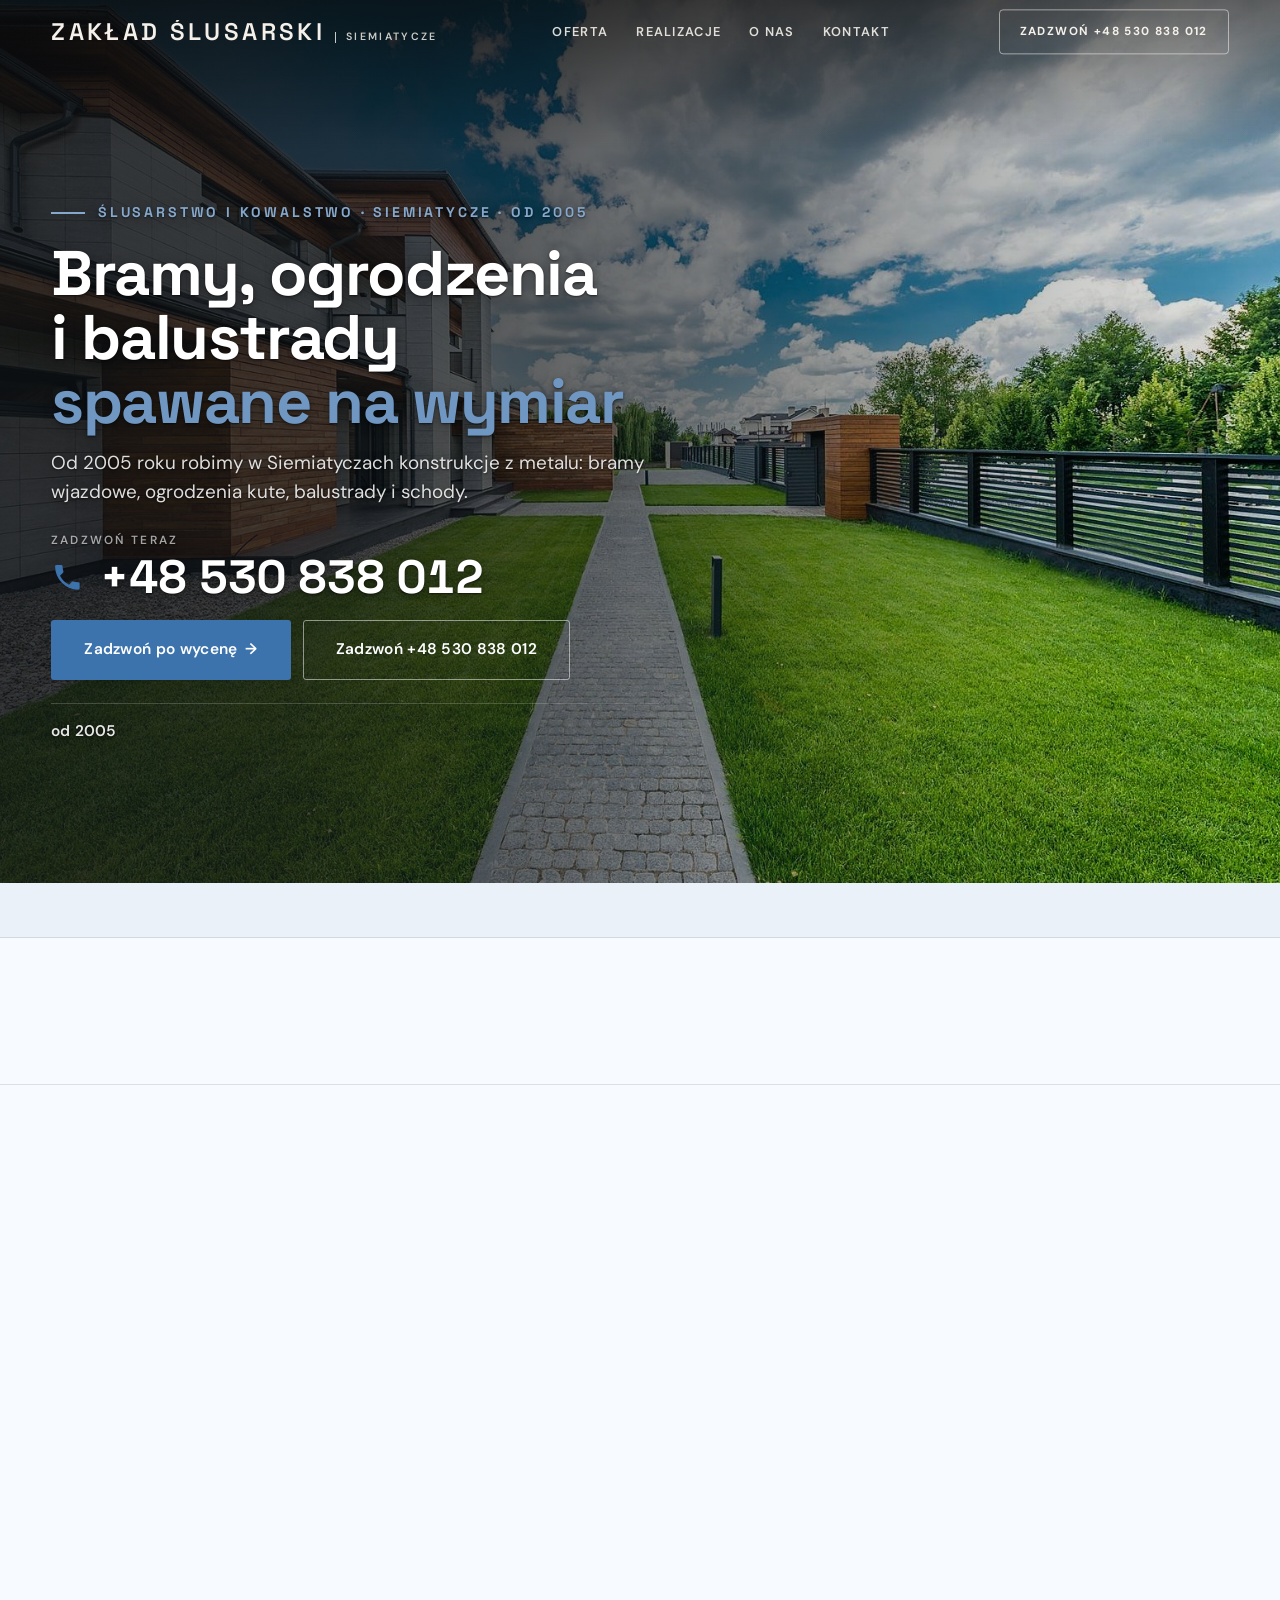
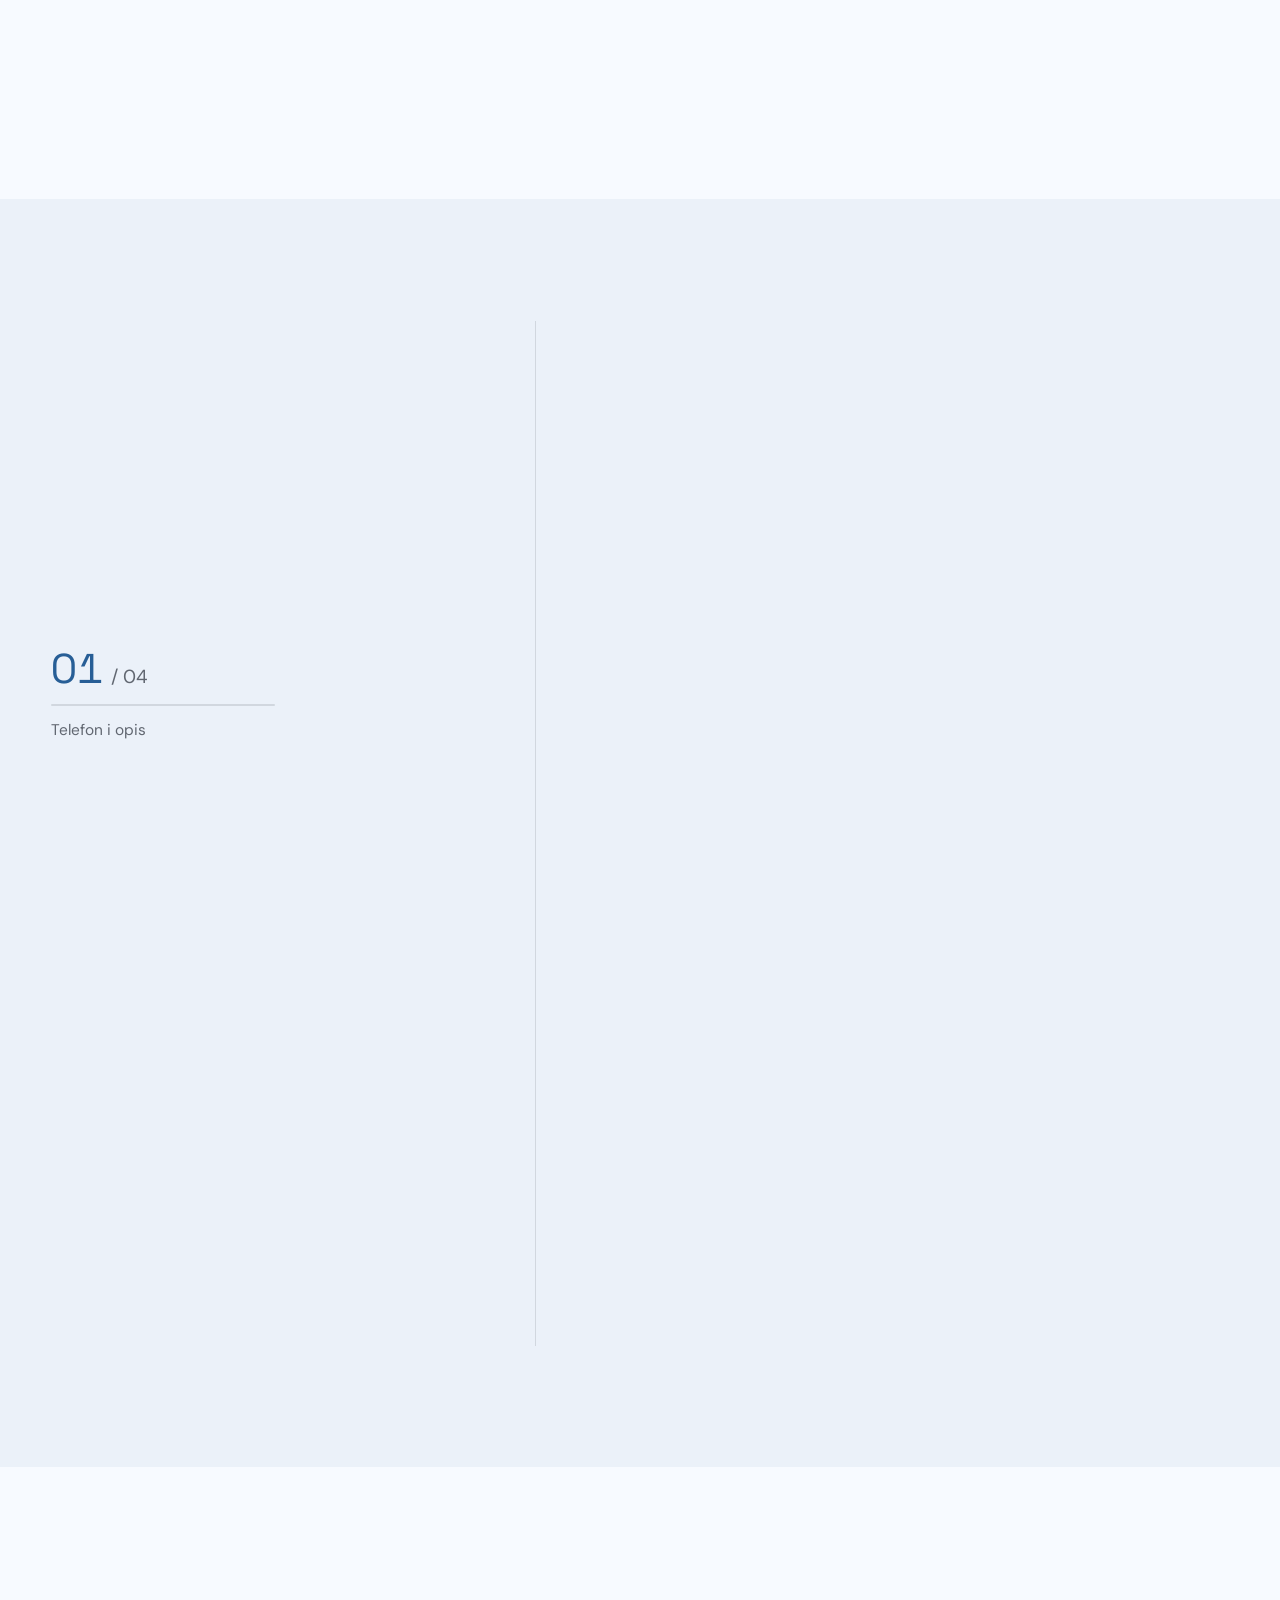
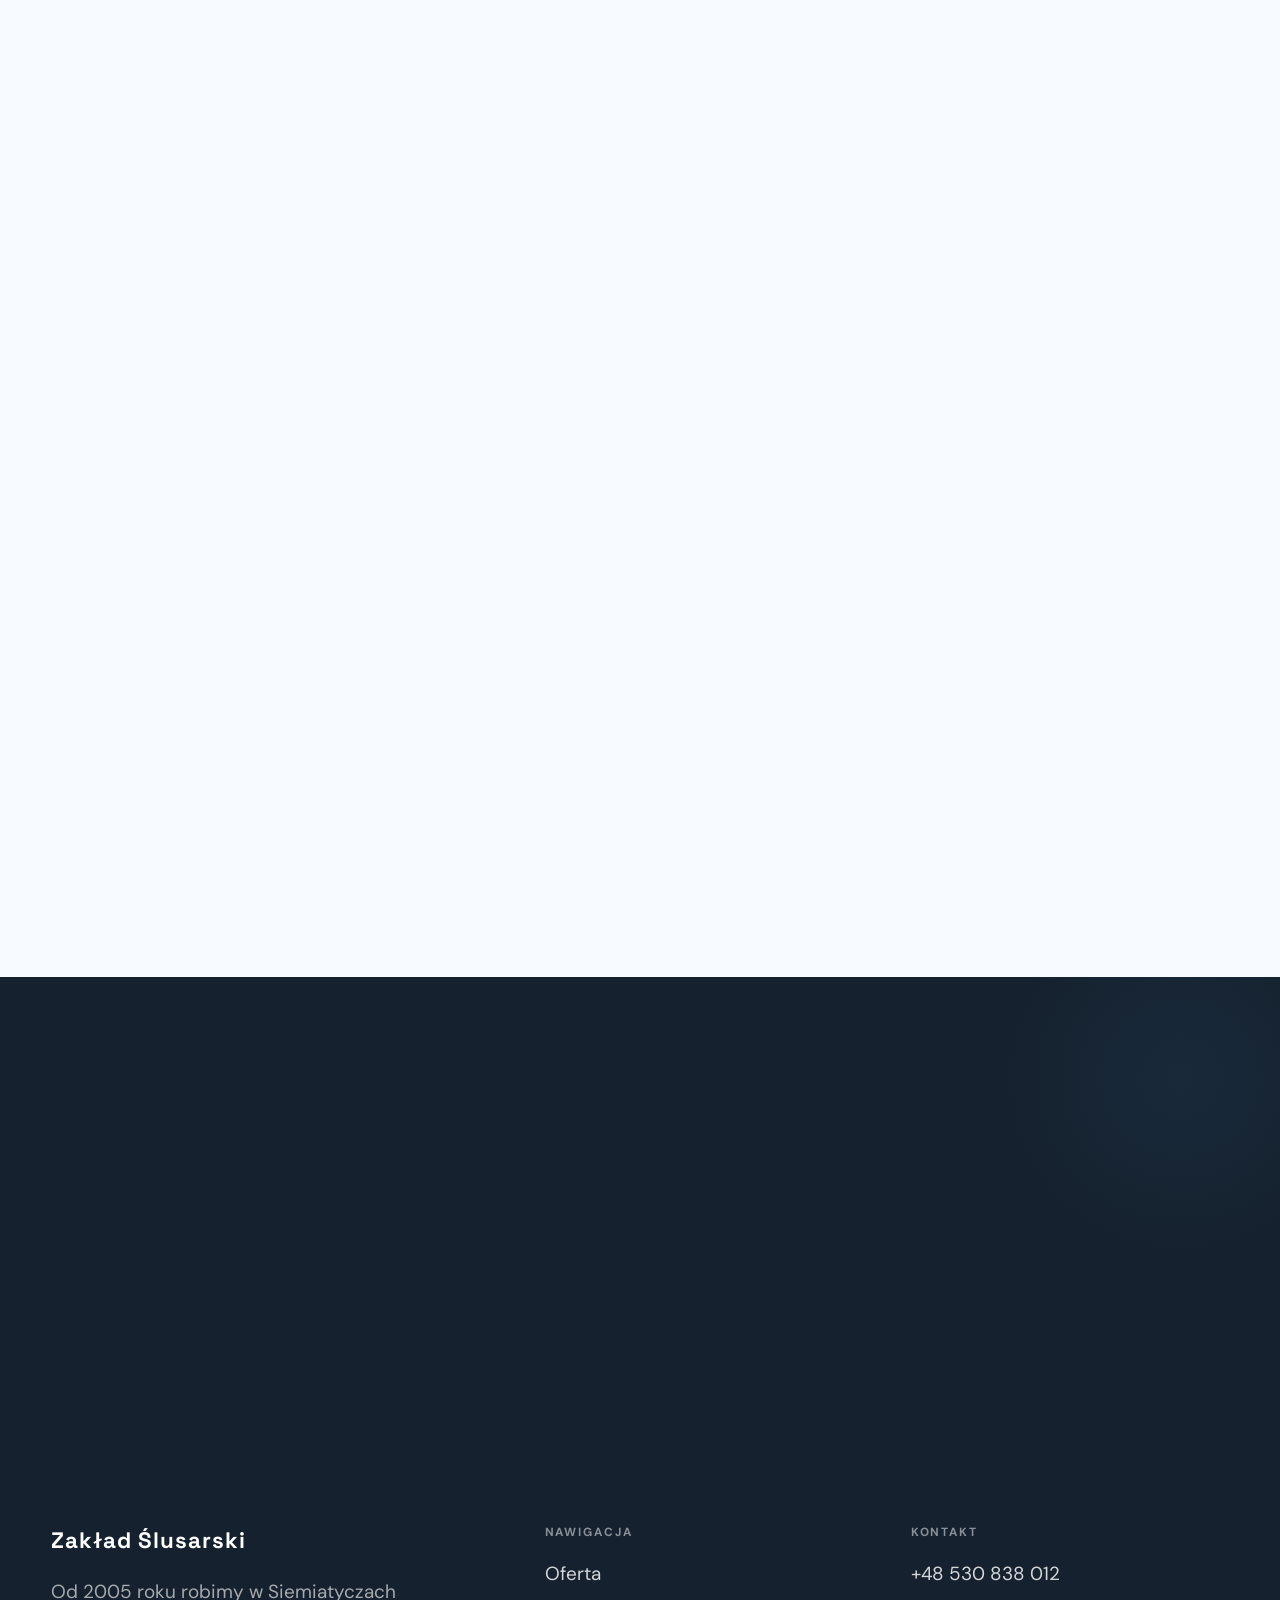
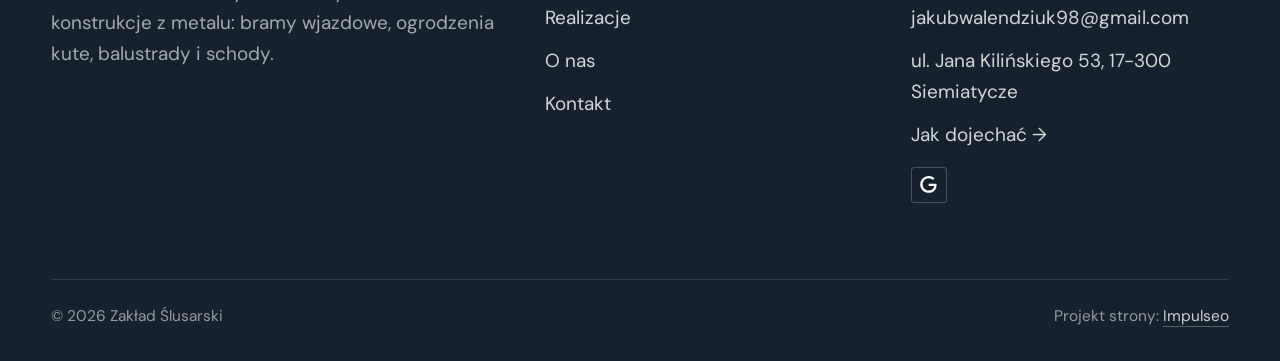
==== index.html @ 21d2cfdd "Strona demo: zaklad-slusarski" ====
<!DOCTYPE html>
<html lang="pl">
<head>
<meta charset="UTF-8">
<meta name="viewport" content="width=device-width, initial-scale=1.0">
<title>Zakład Ślusarski - Bramy · Ogrodzenia · Balustrady · Siemiatycze</title>
<meta name="description" content="Zakład Ślusarski z Siemiatycz - bramy wjazdowe, ogrodzenia kute, balustrady i schody metalowe na wymiar oraz usługi spawalnicze. Działamy od 2005 roku. Zadzwoń po wycenę.">
<link rel="canonical" href="https://kris20032.github.io/zaklad-slusarski/">
<meta name="robots" content="noindex, nofollow">
<meta property="og:type" content="website">
<meta property="og:locale" content="pl_PL">
<meta property="og:site_name" content="Zakład Ślusarski">
<meta property="og:title" content="Zakład Ślusarski - Bramy · Ogrodzenia · Balustrady · Siemiatycze">
<meta property="og:description" content="Zakład Ślusarski z Siemiatycz - bramy wjazdowe, ogrodzenia kute, balustrady i schody metalowe na wymiar oraz usługi spawalnicze. Działamy od 2005 roku. Zadzwoń po wycenę.">
<meta property="og:url" content="https://kris20032.github.io/zaklad-slusarski/">
<meta property="og:image" content="https://kris20032.github.io/zaklad-slusarski/img/og.jpg">
<meta property="og:image:width" content="1200">
<meta property="og:image:height" content="630">
<meta name="twitter:card" content="summary_large_image">
<script type="application/ld+json">{"@context": "https://schema.org", "@type": "LocalBusiness", "name": "Zakład Ślusarski", "url": "https://kris20032.github.io/zaklad-slusarski/", "telephone": "+48530838012", "image": "https://kris20032.github.io/zaklad-slusarski/img/og.jpg", "areaServed": "Siemiatycze", "sameAs": ["https://www.google.com/maps/place/Walendziuk+Monika.+Zak%C5%82ad+%C5%9Blusarski/@52.4281018,22.8546427,17z"]}</script>
<link rel="preconnect" href="https://fonts.googleapis.com">
<link rel="preconnect" href="https://fonts.gstatic.com" crossorigin>
<link href="https://fonts.googleapis.com/css2?family=Space+Grotesk:wght@500;600;700&family=DM+Sans:opsz,wght@9..40,400;9..40,500;9..40,600&display=swap" rel="stylesheet">
<link rel="stylesheet" href="assets/styles.css?v=fc239c52">
</head>
<body>

<header class="nav">
  <div class="wrap nav-inner">
    <a class="brand" href="index.html"><span class="name">Zakład Ślusarski</span><span class="sub">Siemiatycze</span></a>
    <nav class="nav-links">
      <a href="oferta.html">Oferta</a>
      <a href="realizacje.html">Realizacje</a>
      <a href="o-nas.html">O nas</a>
      <a href="kontakt.html">Kontakt</a>
      <a href="tel:+48530838012" class="btn btn-accent">Zadzwoń +48 530 838 012</a>
    </nav>
    <button class="nav-toggle" aria-label="Menu"><span></span><span></span><span></span></button>
  </div>
</header>

<main>
<section class="hero-fach">
  <img class="hf-photo" src="img/hero.jpg" fetchpriority="high" alt="Zakład Ślusarski" width="1600" height="1068">
  <div class="hf-panel">
    <div class="hf-inner">
      <span class="hf-kicker">Ślusarstwo i kowalstwo · Siemiatycze · od 2005</span>
      <h1 class="hf-title">Bramy, ogrodzenia i balustrady <em>spawane na wymiar</em></h1>
      <p class="hf-lead">Od 2005 roku robimy w Siemiatyczach konstrukcje z metalu: bramy wjazdowe, ogrodzenia kute, balustrady i schody.</p>
      <a class="hf-phone" href="tel:+48530838012"><span class="hf-phone-lab">Zadzwoń teraz</span><span class="hf-phone-num"><svg class="ico-tel" width="16" height="16" viewBox="0 0 24 24" fill="none" aria-hidden="true"><path d="M6.6 10.8a15.5 15.5 0 0 0 6.6 6.6l2.2-2.2a1 1 0 0 1 1-.24 11.4 11.4 0 0 0 3.6.58 1 1 0 0 1 1 1V20a1 1 0 0 1-1 1A17 17 0 0 1 3 4a1 1 0 0 1 1-1h3.5a1 1 0 0 1 1 1c0 1.25.2 2.46.58 3.6a1 1 0 0 1-.25 1l-2.23 2.2Z" fill="currentColor"/></svg> +48 530 838 012</span></a>
      <div class="hf-actions">
        <a href="kontakt.html" class="btn btn-accent">Zadzwoń po wycenę <span class="arr">→</span></a>
        <a href="tel:+48530838012" class="btn btn-ghost hf-ghost">Zadzwoń +48 530 838 012</a>
      </div>
      <div class="hf-trust">od 2005</div>
    </div>
  </div>
</section>
<section class="fach-promise">
  <div class="wrap">
    <ul class="fp-row reveal"><li>Działamy od 2005 roku</li><li>Podlaskie, Siedlce, Biała Podlaska</li><li>Pon-pt 7-17, sob 7-15</li></ul>
  </div>
</section>
<section class="opinie-mini" aria-label="Opinie klientów">
  <div class="wrap">
    <div class="om-row">
      <div class="om-item reveal"><blockquote>„Polecam serdecznie, staranne i solidne wykonanie, super kontakt i wszystko zgodnie z umówionym czasem.”</blockquote><span class="om-autor">R. S., Oferteo</span></div>
      <div class="om-item reveal"><blockquote>„Polecam.”</blockquote><span class="om-autor">A. K., Oferteo</span></div>
      <div class="om-item reveal"><blockquote>„Bardzo dobry i miły kontakt oraz szybka realizacja.”</blockquote><span class="om-autor">P. Z., Oferteo</span></div>
    </div>
  </div>
</section>
<section class="gateways-band">
  <div class="wrap">
    <div class="gateways">
      <a href="oferta.html" class="gateway reveal"><img src="img/g1.jpg" alt="Bramy wjazdowe" loading="lazy" width="1930" height="1394" decoding="async"><span class="g-ttl">Bramy wjazdowe</span></a>
      <a href="oferta.html" class="gateway reveal"><img src="img/about.jpg" alt="Ogrodzenia kute" loading="lazy" width="1984" height="1464" decoding="async"><span class="g-ttl">Ogrodzenia kute</span></a>
      <a href="oferta.html" class="gateway reveal"><img src="img/g3.jpg" alt="Balustrady" loading="lazy" width="1468" height="1984" decoding="async"><span class="g-ttl">Balustrady</span></a>
    </div>
  </div>
</section>
<section class="proces proces-os fachowcy">
  <div class="wrap proc-grid">
    <div class="proc-side">
      <div class="head reveal">
        <span class="eyebrow">Jak pracujemy</span>
        <h2>Wiesz, na czym stoisz - na każdym etapie</h2>
        <p>Od pierwszego telefonu do odbioru roboty - krok po kroku.</p>
      </div>
      <div class="proc-count" aria-hidden="true"><span class="pc-cur">01</span><span class="pc-all">/ 04</span></div>
      <div class="proc-bar" aria-hidden="true"><i></i></div>
      <p class="proc-now" aria-hidden="true">Telefon i opis</p>
    </div>
    <ol class="proces-line">
      <li class="reveal"><span class="pno">01</span><h3>Telefon i opis</h3><p>Mówisz, co ma powstać: brama, ogrodzenie, balustrada czy schody. Ustalamy wymiary i styl.</p></li>
      <li class="reveal"><span class="pno">02</span><h3>Wycena</h3><p>Przygotowujemy wycenę pod konkretny wymiar i wzór, zanim zaczniemy pracę.</p></li>
      <li class="reveal"><span class="pno">03</span><h3>Wykonanie w warsztacie</h3><p>Spawamy i wykańczamy element we własnym warsztacie w Siemiatyczach.</p></li>
      <li class="reveal"><span class="pno">04</span><h3>Odbiór w umówionym terminie</h3><p>Gotową pracę odbierasz w terminie, który ustaliliśmy na początku.</p></li>
    </ol>
  </div>
</section>
<section>
  <div class="wrap">
    <div class="head reveal">
      <span class="eyebrow">Realizacje</span>
      <h2>Nasze realizacje</h2>
      <p>Bramy, ogrodzenia, balustrady i schody z naszego warsztatu.</p>
    </div>
    <div class="gallery">
      <div class="tile t-third reveal"><img src="img/g2.jpg" alt="Krata wejściowa z kutymi zdobieniami" loading="lazy" width="1492" height="2004" decoding="async"></div>
      <div class="tile t-third reveal"><img src="img/g4.jpg" alt="Balustrada zewnętrzna w warsztacie" loading="lazy" width="2048" height="1533" decoding="async"></div>
      <div class="tile t-third reveal"><img src="img/g5.jpg" alt="Schody z zabudową z siatki" loading="lazy" width="1536" height="2048" decoding="async"></div>
    </div>
    <div style="margin-top:var(--space-7)" class="reveal"><a href="realizacje.html" class="btn btn-accent">Pełna galeria <span class="arr">→</span></a></div>
  </div>
</section>
<section class="fach-uslugi">
  <div class="wrap">
    <div class="head reveal">
      <span class="eyebrow">Co robimy</span>
      <h2>Zakres prac</h2>
      <p>Czym zajmujemy się na co dzień - w naszym warsztacie.</p>
    </div>
    <ul class="fu-list">
      <li class="fu-row reveal"><div class="fu-name">Bramy wjazdowe</div><div class="fu-desc">Bramy skrzydłowe i przesuwne pod wymiar wjazdu, proste albo z kutymi zdobieniami, razem z furtką w tym samym stylu.</div><a class="fu-cta" href="kontakt.html">Wycena <span class="arr">→</span></a></li>
      <li class="fu-row reveal"><div class="fu-name">Ogrodzenia kute</div><div class="fu-desc">Przęsła kute na wymiar działki, z grotami, ornamentami i detalami, które pasują do bramy.</div><a class="fu-cta" href="kontakt.html">Wycena <span class="arr">→</span></a></li>
      <li class="fu-row reveal"><div class="fu-name">Balustrady</div><div class="fu-desc">Balustrady zewnętrzne i wewnętrzne: na schody, balkon, taras i klatkę schodową.</div><a class="fu-cta" href="kontakt.html">Wycena <span class="arr">→</span></a></li>
      <li class="fu-row reveal"><div class="fu-name">Schody metalowe</div><div class="fu-desc">Konstrukcje schodów pod wymiar, pod okładzinę z drewna albo jako schody stalowe.</div><a class="fu-cta" href="kontakt.html">Wycena <span class="arr">→</span></a></li>
      <li class="fu-row reveal"><div class="fu-name">Bramy przemysłowe</div><div class="fu-desc">Bramy na wymiar do hal, garaży i obiektów firmowych.</div><a class="fu-cta" href="kontakt.html">Wycena <span class="arr">→</span></a></li>
      <li class="fu-row reveal"><div class="fu-name">Spawanie i kowalstwo</div><div class="fu-desc">Usługi spawalnicze i kowalstwo artystyczne na zamówienie, także pojedyncze elementy.</div><a class="fu-cta" href="kontakt.html">Wycena <span class="arr">→</span></a></li>
    </ul>
    <div style="margin-top:var(--space-7)" class="reveal"><a href="oferta.html" class="btn btn-ghost">Pełna oferta <span class="arr">→</span></a></div>
  </div>
</section>
<section class="stopklatka" aria-hidden="true">
  <div class="stk-bg" style="background-image:url(img/g7.jpg)"></div>
</section>
<section class="opinie">
  <div class="wrap">
    <div class="head center reveal">
      <span class="eyebrow">Opinie</span>
      <h2>Co mówią klienci</h2>
    </div>
    <p class="op-meta reveal"><a class="op-google" href="https://www.google.com/maps/place/Walendziuk+Monika.+Zak%C5%82ad+%C5%9Blusarski/@52.4281018,22.8546427,17z" target="_blank" rel="noopener"><svg class="op-g-ico" viewBox="0 0 24 24" width="17" height="17" aria-hidden="true"><path fill="#4285F4" d="M22.56 12.25c0-.78-.07-1.53-.2-2.25H12v4.26h5.92c-.26 1.37-1.04 2.53-2.21 3.31v2.77h3.57c2.08-1.92 3.28-4.74 3.28-8.09z"/><path fill="#34A853" d="M12 23c2.97 0 5.46-.98 7.28-2.66l-3.57-2.77c-.98.66-2.23 1.06-3.71 1.06-2.86 0-5.29-1.93-6.16-4.53H2.18v2.84C3.99 20.53 7.7 23 12 23z"/><path fill="#FBBC05" d="M5.84 14.09c-.22-.66-.35-1.36-.35-2.09s.13-1.43.35-2.09V7.07H2.18C1.43 8.55 1 10.22 1 12s.43 3.45 1.18 4.93l2.85-2.22.81-.62z"/><path fill="#EA4335" d="M12 5.38c1.62 0 3.06.56 4.21 1.64l3.15-3.15C17.45 2.09 14.97 1 12 1 7.7 1 3.99 3.47 2.18 7.07l3.66 2.84c.87-2.6 3.3-4.53 6.16-4.53z"/></svg><span>Zobacz opinie w Google</span><span class="arr">→</span></a></p>
    <div class="opinie-grid">
      <figure class="op-card reveal"><span class="op-star"><svg class="ico-star" width="14" height="14" viewBox="0 0 24 24" style="vertical-align:-2px" aria-hidden="true"><path d="M12 2.8l2.85 5.8 6.4.93-4.63 4.5 1.1 6.37L12 17.4l-5.72 3 1.1-6.37-4.63-4.5 6.4-.93L12 2.8Z" fill="currentColor"/></svg><svg class="ico-star" width="14" height="14" viewBox="0 0 24 24" style="vertical-align:-2px" aria-hidden="true"><path d="M12 2.8l2.85 5.8 6.4.93-4.63 4.5 1.1 6.37L12 17.4l-5.72 3 1.1-6.37-4.63-4.5 6.4-.93L12 2.8Z" fill="currentColor"/></svg><svg class="ico-star" width="14" height="14" viewBox="0 0 24 24" style="vertical-align:-2px" aria-hidden="true"><path d="M12 2.8l2.85 5.8 6.4.93-4.63 4.5 1.1 6.37L12 17.4l-5.72 3 1.1-6.37-4.63-4.5 6.4-.93L12 2.8Z" fill="currentColor"/></svg><svg class="ico-star" width="14" height="14" viewBox="0 0 24 24" style="vertical-align:-2px" aria-hidden="true"><path d="M12 2.8l2.85 5.8 6.4.93-4.63 4.5 1.1 6.37L12 17.4l-5.72 3 1.1-6.37-4.63-4.5 6.4-.93L12 2.8Z" fill="currentColor"/></svg><svg class="ico-star" width="14" height="14" viewBox="0 0 24 24" style="vertical-align:-2px" aria-hidden="true"><path d="M12 2.8l2.85 5.8 6.4.93-4.63 4.5 1.1 6.37L12 17.4l-5.72 3 1.1-6.37-4.63-4.5 6.4-.93L12 2.8Z" fill="currentColor"/></svg></span><blockquote>Polecam serdecznie, staranne i solidne wykonanie, super kontakt i wszystko zgodnie z umówionym czasem.</blockquote><span class="op-autor">R. S., Oferteo</span></figure>
      <figure class="op-card reveal"><span class="op-star"><svg class="ico-star" width="14" height="14" viewBox="0 0 24 24" style="vertical-align:-2px" aria-hidden="true"><path d="M12 2.8l2.85 5.8 6.4.93-4.63 4.5 1.1 6.37L12 17.4l-5.72 3 1.1-6.37-4.63-4.5 6.4-.93L12 2.8Z" fill="currentColor"/></svg><svg class="ico-star" width="14" height="14" viewBox="0 0 24 24" style="vertical-align:-2px" aria-hidden="true"><path d="M12 2.8l2.85 5.8 6.4.93-4.63 4.5 1.1 6.37L12 17.4l-5.72 3 1.1-6.37-4.63-4.5 6.4-.93L12 2.8Z" fill="currentColor"/></svg><svg class="ico-star" width="14" height="14" viewBox="0 0 24 24" style="vertical-align:-2px" aria-hidden="true"><path d="M12 2.8l2.85 5.8 6.4.93-4.63 4.5 1.1 6.37L12 17.4l-5.72 3 1.1-6.37-4.63-4.5 6.4-.93L12 2.8Z" fill="currentColor"/></svg><svg class="ico-star" width="14" height="14" viewBox="0 0 24 24" style="vertical-align:-2px" aria-hidden="true"><path d="M12 2.8l2.85 5.8 6.4.93-4.63 4.5 1.1 6.37L12 17.4l-5.72 3 1.1-6.37-4.63-4.5 6.4-.93L12 2.8Z" fill="currentColor"/></svg><svg class="ico-star" width="14" height="14" viewBox="0 0 24 24" style="vertical-align:-2px" aria-hidden="true"><path d="M12 2.8l2.85 5.8 6.4.93-4.63 4.5 1.1 6.37L12 17.4l-5.72 3 1.1-6.37-4.63-4.5 6.4-.93L12 2.8Z" fill="currentColor"/></svg></span><blockquote>Polecam. Realizacja wykonana z należytą starannością.</blockquote><span class="op-autor">A. K., Oferteo</span></figure>
      <figure class="op-card reveal"><span class="op-star"><svg class="ico-star" width="14" height="14" viewBox="0 0 24 24" style="vertical-align:-2px" aria-hidden="true"><path d="M12 2.8l2.85 5.8 6.4.93-4.63 4.5 1.1 6.37L12 17.4l-5.72 3 1.1-6.37-4.63-4.5 6.4-.93L12 2.8Z" fill="currentColor"/></svg><svg class="ico-star" width="14" height="14" viewBox="0 0 24 24" style="vertical-align:-2px" aria-hidden="true"><path d="M12 2.8l2.85 5.8 6.4.93-4.63 4.5 1.1 6.37L12 17.4l-5.72 3 1.1-6.37-4.63-4.5 6.4-.93L12 2.8Z" fill="currentColor"/></svg><svg class="ico-star" width="14" height="14" viewBox="0 0 24 24" style="vertical-align:-2px" aria-hidden="true"><path d="M12 2.8l2.85 5.8 6.4.93-4.63 4.5 1.1 6.37L12 17.4l-5.72 3 1.1-6.37-4.63-4.5 6.4-.93L12 2.8Z" fill="currentColor"/></svg><svg class="ico-star" width="14" height="14" viewBox="0 0 24 24" style="vertical-align:-2px" aria-hidden="true"><path d="M12 2.8l2.85 5.8 6.4.93-4.63 4.5 1.1 6.37L12 17.4l-5.72 3 1.1-6.37-4.63-4.5 6.4-.93L12 2.8Z" fill="currentColor"/></svg><svg class="ico-star" width="14" height="14" viewBox="0 0 24 24" style="vertical-align:-2px" aria-hidden="true"><path d="M12 2.8l2.85 5.8 6.4.93-4.63 4.5 1.1 6.37L12 17.4l-5.72 3 1.1-6.37-4.63-4.5 6.4-.93L12 2.8Z" fill="currentColor"/></svg></span><blockquote>Bardzo dobry i miły kontakt oraz szybka realizacja.</blockquote><span class="op-autor">P. Z., Oferteo</span></figure>
    </div>
  </div>
</section>
<section class="obszar">
  <div class="wrap">
    <div class="head center reveal">
      <span class="eyebrow">Obszar działania</span>
      <h2>Gdzie pracujemy</h2>
    </div>
    <ul class="obszar-list reveal"><li class="is-home">Siemiatycze</li><li>województwo podlaskie</li><li>Biała Podlaska</li><li>Siedlce</li><li>okolice Warszawy</li><li>+ okolice</li></ul>
    <div class="obszar-mapa reveal" style="margin-top:var(--space-7)">
      <iframe title="Obszar działania - Siemiatycze i okolice" src="https://maps.google.com/maps?q=52.4281018%2C22.8546427&amp;z=11&amp;output=embed" loading="lazy" referrerpolicy="no-referrer-when-downgrade" style="width:100%;height:clamp(280px,38vh,420px);border:0;display:block;border-radius:var(--r-md)"></iframe>
    </div>
  </div>
</section>
<section class="cta">
  <div class="wrap">
    <div class="reveal">
      <span class="eyebrow">Współpraca</span>
      <h2>Potrzebujesz bramy, ogrodzenia albo balustrady?</h2>
      <p>Zadzwoń lub napisz, opisz wymiary i styl, a przygotujemy wycenę.</p>
    </div>
    <div class="cta-actions reveal">
      <a href="kontakt.html" class="btn btn-light">Zadzwoń po wycenę <span class="arr">→</span></a>
      <a href="tel:+48530838012" class="btn btn-ghost btn-ghost-cta">+48 530 838 012</a>
    </div>
  </div>
</section>
</main>

<footer>
  <div class="wrap">
    <div class="foot-grid">
      <div class="foot-brand">
        <div class="name">Zakład Ślusarski</div>
        <p>Od 2005 roku robimy w Siemiatyczach konstrukcje z metalu: bramy wjazdowe, ogrodzenia kute, balustrady i schody.</p>
      </div>
      <div class="foot-col">
        <h4>Nawigacja</h4>
        <a href="oferta.html">Oferta</a>
        <a href="realizacje.html">Realizacje</a>
        <a href="o-nas.html">O nas</a>
        <a href="kontakt.html">Kontakt</a>
      </div>
      <div class="foot-col">
        <h4>Kontakt</h4>
        <a href="tel:+48530838012">+48 530 838 012</a>
        <a href="mailto:jakubwalendziuk98@gmail.com">jakubwalendziuk98@gmail.com</a>
        <p>ul. Jana Kilińskiego 53, 17-300 Siemiatycze</p>
        <a href="https://www.google.com/maps/place/Walendziuk+Monika.+Zak%C5%82ad+%C5%9Blusarski/@52.4281018,22.8546427,17z" target="_blank" rel="noopener">Jak dojechać →</a>
      <div class="foot-soc">
        <a class="soc" href="https://www.google.com/maps/place/Walendziuk+Monika.+Zak%C5%82ad+%C5%9Blusarski/@52.4281018,22.8546427,17z" target="_blank" rel="noopener" aria-label="Google - Zakład Ślusarski"><svg viewBox="0 0 24 24" aria-hidden="true" focusable="false"><path d="M12.48 10.92v3.28h7.84c-.24 1.84-.853 3.187-1.787 4.133-1.147 1.147-2.933 2.4-6.053 2.4-4.827 0-8.6-3.893-8.6-8.72s3.773-8.72 8.6-8.72c2.6 0 4.507 1.027 5.907 2.347l2.307-2.307C18.747 1.44 16.133 0 12.48 0 5.867 0 .307 5.387.307 12s5.56 12 12.173 12c3.573 0 6.267-1.173 8.373-3.36 2.16-2.16 2.84-5.213 2.84-7.667 0-.76-.053-1.467-.173-2.053H12.48z" fill="currentColor"/></svg></a>
      </div>
      </div>
    </div>
    <div class="foot-bot">
      <span>© 2026 Zakład Ślusarski</span>
      <span>Projekt strony: <a class="foot-credit" href="https://impulseo.pl" target="_blank" rel="noopener">Impulseo</a></span>
    </div>
  </div>
</footer>
<div class="sticky-call"><a class="sc-call" href="tel:+48530838012"><svg class="ico-tel" width="16" height="16" viewBox="0 0 24 24" fill="none" aria-hidden="true"><path d="M6.6 10.8a15.5 15.5 0 0 0 6.6 6.6l2.2-2.2a1 1 0 0 1 1-.24 11.4 11.4 0 0 0 3.6.58 1 1 0 0 1 1 1V20a1 1 0 0 1-1 1A17 17 0 0 1 3 4a1 1 0 0 1 1-1h3.5a1 1 0 0 1 1 1c0 1.25.2 2.46.58 3.6a1 1 0 0 1-.25 1l-2.23 2.2Z" fill="currentColor"/></svg> Zadzwoń</a><a class="sc-quote" href="kontakt.html">Zadzwoń po wycenę</a></div>
<div class="demo-wazne" data-do="2026-11-24" data-cykl="3" hidden><svg class="dw-ico" width="13" height="13" viewBox="0 0 24 24" fill="none" aria-hidden="true"><circle cx="12" cy="12" r="8.6" stroke="currentColor" stroke-width="1.8"/><path d="M12 7.2V12l3.3 2" stroke="currentColor" stroke-width="1.8" stroke-linecap="round"/></svg><span class="dw-txt"></span></div>

<script src="assets/main.js"></script>
</body>
</html>
---- assets/styles.css ----
/* ============================================================
   STOLBASZ — premium, architektoniczny B2B fit-out
   Jasna paleta, zero brązu. System wg premium-web-craft.
   Projekt strony: Impulseo (impulseo.pl)
   ============================================================ */

:root{
  /* PALETA — jasna, architektoniczna, chłodna */
  --paper:#F4F6F8;          /* główne tło */
  --paper-2:#E7EBEF;        /* sekcje alternatywne (chłodny jasny szary) */
  --paper-3:#E7EBEF;        /* delikatne wypełnienia */
  --ink:#15212E;            /* tekst główny — chłodny grafit */
  --ink-soft:#243443;       /* nagłówki drugorzędne */
  --muted:#6B7785;          /* tekst poboczny */
  --line:rgba(21,33,46,.12);/* hairline */
  --accent:#E8A317;         /* stonowany petrol-slate — jedyny akcent */
  --accent-d:#C9870C;
  --accent-soft:rgba(232,163,23,.10);
  --dark:#15212E;           /* sekcje ciemne (stopka/CTA) */

  /* HOVER ZDJĘĆ — JEDEN standard dla całego silnika (decyzja K. 04.08.2026, artefakt z wariantami).
     AKTUALNE (K.+Szymon 09.08.2026, wybór z artefaktu 6 wariantów): zoom 1.05 przy 1.4s -
     przy tak długim czasie mocniejszy kadr NIE skacze, tylko „oddycha". Poprzedni standard
     (1.02 / .55s z 04.08) odbierany jako dynamiczny i szybki.
     Spoczynek lekko przygaszony, ale TYLKO tam, gdzie jest mysz (@media hover:hover) —
     na telefonie zdjęcia zostają w pełnej jasności. */
  --img-zoom:1.05;                   /* K.+Szymon 09.08: wariant F z artefaktu porównawczego */
  --img-rest:brightness(.95) saturate(.99);
  --img-hot:brightness(1.06) saturate(1.05);
  --img-dur:1.4s;                    /* K.+Szymon 09.08 (wariant F): powoli = elegancko */
  --img-ease:cubic-bezier(.16,.84,.44,1);  /* miękki ogon, efekt „oddychania" */

  /* ODSTĘPY — skala 4/8 */
  --space-1:4px; --space-2:8px; --space-3:12px; --space-4:16px; --space-5:24px;
  --space-6:32px; --space-7:48px; --space-8:64px; --space-9:96px; --space-10:128px;

  /* TYPOGRAFIA — fluid clamp() (skala podbita 16.07.2026: większe, czytelniejsze litery — uwaga Adama) */
  --text-sm:clamp(.9rem,.87rem + .12vw,1rem);
  --text-base:clamp(1.08rem,1.04rem + .18vw,1.2rem);
  --text-lg:clamp(1.24rem,1.15rem + .34vw,1.44rem);
  --text-h3:clamp(1.34rem,1.22rem + .55vw,1.66rem);
  --text-h2:clamp(2.1rem,1.66rem + 2.1vw,3.1rem);
  --text-h1:clamp(2.9rem,2.1rem + 4vw,5.1rem);

  /* PROMIENIE — architektoniczne, raczej ostre */
  --r-sm:3px; --r-md:6px; --r-lg:10px;

  /* RUCH */
  --ease:cubic-bezier(.25,.46,.45,.94); --dur:.24s;

  /* CIENIE — miękkie, warstwowe */
  --sh-sm:0 1px 2px rgba(16,24,32,.04), 0 2px 8px rgba(16,24,32,.05);
  --sh-md:0 2px 6px rgba(16,24,32,.05), 0 12px 28px -8px rgba(16,24,32,.12);
  --sh-lg:0 6px 14px rgba(16,24,32,.07), 0 26px 56px -18px rgba(16,24,32,.22);

  --hairline:1px solid var(--line);

  --font-display:'Space Grotesk','Inter',sans-serif;
  --font-body:'DM Sans','Inter',sans-serif;
}

*{box-sizing:border-box;margin:0;padding:0}
html{scroll-behavior:smooth}
body{
  font-family:var(--font-body);
  font-size:var(--text-base);
  line-height:1.65;
  color:var(--ink);
  background:var(--paper);
  -webkit-font-smoothing:antialiased;
  text-rendering:optimizeLegibility;
}
img{max-width:100%;height:auto;display:block}  /* height:auto = width/height z atrybutów trzyma proporcje (TOP#12) */
a{color:inherit;text-decoration:none}

.wrap{width:min(92%,1180px);margin-inline:auto}
section{padding-block:clamp(52px,6.5vw,96px)}

h1,h2,h3{font-family:var(--font-display);font-weight:700;line-height:1.08;letter-spacing:-.02em;color:var(--ink)}
h1{font-size:var(--text-h1);letter-spacing:-.035em}
h2{font-size:var(--text-h2);letter-spacing:-.025em}
h3{font-size:var(--text-h3)}
/* MIARA — długość wiersza. WCAG 2.2 SC 1.4.8: max 80 znaków; Butterick: 45–90.
   68ch daje realnie 72–78 znaków polskiego tekstu, czyli z zapasem pod granicą.
   Wcześniej limit miał TYLKO <p> — <li>, <blockquote> i <dd> nie miały żadnego,
   i to jedyny powód, dla którego 23 bloki na dwóch oddanych stronach jadą po
   83–106 znaków w wierszu (pomiar 07.08.2026, bramka `miara`).
   ⚠️ Listy i definicje ograniczamy TYLKO bez klasy: `ul`/`ol` z klasą to u nas
   układ (siatki kafli, menu), a nie tekst ciągły — tam miarę wyznacza układ. */
/* 60ch, nie 68ch (K. 10.08): po zmianie fontów na węższe kroje (DM Sans i spółka)
   w 68ch mieściło się ~90 znaków - bramka pikselowa słusznie zgłaszała przekroczenie
   granicy 80. Pomiar na żywej przeglądarce: 60ch = 90 znaków, 53ch = ~78 znaków, czyli normę WCAG 1.4.8. */
:root{ --miara:53ch }
p{max-width:min(100%,var(--miara))}
blockquote,
ul:not([class])>li, ol:not([class])>li,
dl:not([class])>dd{max-width:min(100%,var(--miara))}

/* ⚠️ Świadomie BEZ wyjątku `.tile p,.card p,.svc p{max-width:none}`, choć nasuwa się sam:
   te akapity BYŁY już ograniczone (stare `p{max-width:65ch}`), więc „wyjątek" nie odblokowałby
   niczego nowego — tylko ROZLUŹNIŁ stan sprzed zmiany na wszystkich demach naraz.
   `figcaption` żadna z reguł wyżej nie dotyczy, więc też nie potrzebuje zwolnienia. */

/* ŁAMANIE. `balance` wyrównuje długości wierszy w nagłówku, `pretty` pilnuje ostatniego
   wiersza akapitu, żeby nie został w nim jeden wyraz. Obsługiwane od Chrome 117 /
   Safari 17.5; starsze przeglądarki po prostu ignorują tę własność.
   `text-wrap:pretty` nie występowało dotąd ANI RAZ w silniku ani w repo klientów. */
h1,h2,h3,.lead,.lede{text-wrap:balance}
p,li,blockquote,dd{text-wrap:pretty}

.eyebrow{
  font-family:var(--font-body);
  font-size:var(--text-sm);
  font-weight:600;
  letter-spacing:.18em;
  text-transform:uppercase;
  color:var(--accent);
  display:inline-flex;align-items:center;gap:var(--space-3);
}
/* flex:none + margin-top = kreska trzyma się PIERWSZEJ linii. Wcześniej align-items:center
   centrowało ją względem całego bloku i przy zawinięciu (długi kicker typu
   „…WNĘTRZ · LESZNO · OD 2019") druga linia lądowała z brzydkim wcięciem. */
.eyebrow{align-items:flex-start}
.eyebrow>*,.eyebrow{text-wrap:balance}   /* dlugi kicker lamal sie na sierote typu samo „2019" w drugiej linii */
.eyebrow::before{content:"";width:28px;height:1px;background:var(--accent);display:inline-block;flex:none;margin-top:.62em}

.muted{color:var(--muted)}
.lead{font-size:var(--text-lg);line-height:1.55;color:var(--ink-soft);max-width:50ch}

/* ---------- BUTTONS ---------- */
.btn{
  display:inline-flex;align-items:center;gap:var(--space-2);
  font-weight:600;font-size:var(--text-sm);letter-spacing:.02em;
  padding:var(--space-4) var(--space-6);
  border-radius:var(--r-sm);
  transition:transform var(--dur) var(--ease),box-shadow var(--dur) var(--ease),background var(--dur) var(--ease);
  cursor:pointer;border:1px solid transparent;
}
.btn-accent{background:var(--accent);color:#fff;box-shadow:var(--sh-sm)}
.btn-accent:hover{background:var(--accent-d);transform:translateY(-2px);box-shadow:var(--sh-md)}
.btn-accent:active{transform:translateY(0);box-shadow:var(--sh-sm)}
.btn-ghost{background:transparent;color:var(--ink);border-color:var(--line)}
.btn-ghost:hover{border-color:var(--accent);color:var(--accent);transform:translateY(-2px)}
.btn-light{background:#fff;color:var(--ink);box-shadow:var(--sh-sm)}
.btn-light:hover{transform:translateY(-2px);box-shadow:var(--sh-md)}
.btn .arr{transition:transform var(--dur) var(--ease)}
.btn:hover .arr{transform:translateX(4px)}

/* ---------- NAV ---------- */
.nav{
  position:sticky;top:0;z-index:50;
  background:color-mix(in srgb,var(--paper) 88%,transparent);
  backdrop-filter:saturate(140%) blur(10px);
  border-bottom:var(--hairline);
}
.nav-inner{display:flex;align-items:center;justify-content:space-between;gap:var(--space-5);height:72px}
/* ANTY-NACHODZENIE (K. 05.08.2026): długa nazwa firmy + przycisk z pełnym numerem nie mieściły się w pasku
   i flex ściskał linki PONIŻEJ ich treści - "Kontakt" wchodził na ramkę "Zadzwoń +48 ...". Teraz ustępuje
   nazwa marki (skrót wielokropkiem), a menu i przycisk nigdy się nie kurczą ani nie zachodzą na siebie. */
.brand{display:flex;flex-direction:column;line-height:1;min-width:0;flex:0 1 auto}
.brand .name{font-family:var(--font-display);font-weight:800;font-size:1.35rem;letter-spacing:.04em;white-space:nowrap;overflow:hidden;text-overflow:ellipsis}
.brand .sub{font-size:.62rem;letter-spacing:.34em;text-transform:uppercase;color:var(--muted);margin-top:5px;white-space:nowrap;overflow:hidden;text-overflow:ellipsis}
.nav-links{display:flex;align-items:center;gap:var(--space-6);flex:0 0 auto}
.nav-links a{font-size:var(--text-sm);font-weight:500;color:var(--ink-soft);position:relative;padding-block:4px;white-space:nowrap;transition:color var(--dur) var(--ease)}
.nav-links a::after{content:"";position:absolute;left:0;bottom:0;width:0;height:1.5px;background:var(--accent);transition:width var(--dur) var(--ease)}
.nav-links a:hover,.nav-links a.active{color:var(--ink)}
.nav-links a:hover::after,.nav-links a.active::after{width:100%}
.nav-links .btn{padding:var(--space-2) var(--space-5)}
/* przyciski w nav: właściwy kolor (przebij .nav-links a) + bez podkreślenia */
.nav-links a.btn-accent{color:#fff}
.nav-links a.btn-ghost,.nav-links a.btn-light{color:var(--ink)}
/* CTA w pasku: NIE podkreślenie spod linków menu, ale ten sam przelatujący błysk,
   co na wszystkich innych przyciskach (zgłoszenie K. 13.08.2026 - „na hero jest efekt
   światła przechodzącego przez przycisk, na navbarze go nie ma, a mają być identyczne").
   Reguła `.nav-links a::after` jest silniejsza od `.btn::after`, więc trzeba jej
   geometrię wyzerować i wpisać połysk z nazwy - samo `display:none` gasiło efekt. */
.nav-links a.btn::after{
  display:block;content:"";position:absolute;inset:0;z-index:-1;pointer-events:none;
  width:auto;height:auto;border-radius:inherit;   /* kasuje geometrię podkreślenia (width:0;height:1.5px) */
  background:linear-gradient(100deg,transparent 32%,rgba(255,255,255,.20) 50%,transparent 68%);
  translate:-120% 0}
@media (prefers-reduced-motion:no-preference){
  .nav-links a.btn:hover::after{translate:120% 0;transition:translate .75s var(--mt-ease,cubic-bezier(.16,.84,.44,1))}
}
.nav-toggle{display:none;background:none;border:none;cursor:pointer;flex-direction:column;gap:5px;padding:8px}
.nav-toggle span{width:24px;height:2px;background:var(--ink);transition:var(--dur)}
/* Ciasny zakres MIĘDZY menu mobilnym a pełnym pulpitem: zbijamy odstępy i nazwę marki,
   żeby wszystko zmieściło się naturalnie, zanim w ogóle dojdzie do skracania wielokropkiem. */
@media(max-width:1280px) and (min-width:921px){
  .nav-links{gap:var(--space-4)}
  .nav-links .btn{padding:var(--space-2) var(--space-4)}
  .brand .name{font-size:1.15rem}
}

/* ---------- HERO (split) ---------- */
.hero{position:relative;overflow:hidden;border-bottom:var(--hairline)}
.hero-grid{display:grid;grid-template-columns:1.05fr .95fr;gap:clamp(24px,4vw,60px);align-items:center;
  padding-block:clamp(36px,4.5vw,64px)}
.hero-copy .eyebrow{margin-bottom:var(--space-5)}
.hero-copy h1{margin-bottom:var(--space-5)}
.hero-copy .lead{margin-bottom:var(--space-7)}
.hero-actions{display:flex;flex-wrap:wrap;gap:var(--space-4)}
.hero-art{position:relative;aspect-ratio:4/3;border-radius:var(--r-lg);overflow:hidden;box-shadow:var(--sh-lg)}
.hero-art img{width:100%;height:100%;object-fit:cover}
.hero-art::after{content:"";position:absolute;inset:0;background:linear-gradient(180deg,transparent 55%,rgba(18,24,28,.28))}
.hero-badge{position:absolute;left:var(--space-5);bottom:var(--space-5);z-index:2;
  background:rgba(252,252,251,.94);backdrop-filter:blur(4px);
  border-radius:var(--r-md);padding:var(--space-4) var(--space-5);box-shadow:var(--sh-md);max-width:78%}
.hero-badge strong{display:block;font-family:var(--font-display);font-size:1rem;letter-spacing:-.01em}
.hero-badge span{font-size:var(--text-sm);color:var(--muted)}

/* ---------- HERO duży / kinowy (strona główna) ---------- */
.hero-cine{position:relative;min-height:clamp(560px,82vh,840px);min-height:clamp(560px,82svh,840px);display:flex;align-items:center;overflow:hidden;border-bottom:var(--hairline)}
.hero-cine>img{position:absolute;inset:0;width:100%;height:100%;object-fit:cover;z-index:0}
.hero-cine::after{content:"";position:absolute;inset:0;z-index:1;
  background:linear-gradient(95deg,rgba(13,18,23,.86) 0%,rgba(13,18,23,.64) 32%,rgba(13,18,23,.24) 62%,rgba(13,18,23,.04) 100%)}
.hero-cine .wrap{position:relative;z-index:2;padding-block:var(--space-8)}
.hero-cine .hero-copy{max-width:660px}
.hero-cine .eyebrow{color:#fff;margin-bottom:var(--space-5)}
.hero-cine .eyebrow::before{background:#fff}
.hero-cine h1{color:#fff;margin-bottom:var(--space-5);font-size:clamp(2.9rem,2rem + 4.4vw,5.2rem);text-wrap:balance}
.hero-cine .lead{color:rgba(255,255,255,.92);max-width:48ch;margin-bottom:var(--space-7)}
.hero-cine .hero-actions{display:flex;flex-wrap:wrap;gap:var(--space-4)}
/* NISKIE OKNO (laptop z dokiem i paskami przeglądarki ma ~700-780 px wysokości widoku):
   H1 do 5.2rem + długi lead nie mieściły się i przyciski wypadały POD krawędź ekranu -
   klient widział stronę bez ani jednego CTA. Skalujemy w dół, zamiast przycinać treść. */
@media(min-width:821px) and (max-height:820px){
  .hero-cine{min-height:clamp(520px,94svh,780px)}
  .hero-cine .wrap{padding-block:var(--space-6)}
  .hero-cine h1{font-size:clamp(2.2rem,1.5rem + 2.6vw,3.6rem);margin-bottom:var(--space-4)}
  .hero-cine .eyebrow{margin-bottom:var(--space-4)}
  .hero-cine .lead{margin-bottom:var(--space-5);max-width:44ch}
}
@media(max-width:680px){
  .hero-cine{min-height:clamp(520px,76vh,640px);min-height:clamp(520px,76svh,640px);align-items:flex-end}
  .hero-cine::after{background:linear-gradient(0deg,rgba(13,18,23,.9) 6%,rgba(13,18,23,.45) 55%,rgba(13,18,23,.25) 100%)}
  .hero-cine .wrap{padding-bottom:var(--space-9)}
  /* TELEFON (~90% oglądających): lead potrafił zająć 8 linii i zepchnąć CTA poza pierwszy ekran.
     Zwężamy interlinię i skalę - treści nie ucinamy, bo to ona sprzedaje. */
  .hero-cine .lead{font-size:.98rem;line-height:1.5;margin-bottom:var(--space-5)}
  .hero-cine .eyebrow{font-size:.72rem;letter-spacing:.13em;margin-bottom:var(--space-4)}
  .hero-cine .eyebrow::before{width:20px}
  .hero-cine h1{margin-bottom:var(--space-4)}
}

/* full-bleed hero variant (podstrony) */
.pagehead{position:relative;min-height:46vh;min-height:46svh;display:flex;align-items:flex-end;overflow:hidden;border-bottom:var(--hairline)}
.pagehead img{position:absolute;inset:0;width:100%;height:100%;object-fit:cover}
/* 10.08.2026 (decyzja K.): mocniejsze przyciemnienie + cień pod tekstem. Bramka mierzyła na
   nagłówkach podstron 3,38-3,43:1 przy wymaganych 4,5 — jasne zdjęcie (hala, śnieg, niebo)
   podchodziło pod biały tekst. Zdjęcia klientów są różne, więc kontrast musi dawać WARSTWA,
   a nie szczęśliwy dobór kadru. */
.pagehead::after{content:"";position:absolute;inset:0;background:linear-gradient(180deg,rgba(18,24,28,.40),rgba(18,24,28,.76))}
.pagehead .wrap{position:relative;z-index:2;padding-block:var(--space-9);color:#fff}
.pagehead h1{color:#fff;max-width:18ch;text-shadow:0 2px 16px rgba(0,0,0,.55)}
.pagehead .eyebrow{color:#fff}
.pagehead .eyebrow::before{background:#fff}
.pagehead p{color:rgba(255,255,255,.92);margin-top:var(--space-4);max-width:54ch;text-shadow:0 1px 12px rgba(0,0,0,.5)}

/* ---------- STRIP (pasek skrótów / liczby) ---------- */
.strip{background:var(--dark);color:#fff}
/* PASEK HASEŁ — standard 04.08.2026 (decyzja K.): 5 haseł w JEDNYM rzędzie, tekst WYŚRODKOWANY,
   węższe marginesy boczne niż reszta strony (pasek ma iść szerzej), równe wysokości kolumn. */
.strip .wrap{width:min(96%,1440px);display:grid;grid-template-columns:repeat(5,1fr);
  gap:var(--space-5);padding-block:var(--space-7);align-items:stretch}
.strip .item .k{font-family:var(--font-display);font-size:clamp(1.05rem,.82rem + .85vw,1.55rem);
  font-weight:800;letter-spacing:-.02em;color:#fff;line-height:1.18;text-wrap:balance}
.strip .item .v{font-size:var(--text-sm);color:rgba(255,255,255,.66);margin-top:var(--space-2);line-height:1.4}
.strip .item{border-left:2px solid var(--accent);padding-inline:var(--space-4);
  text-align:center;display:flex;flex-direction:column;justify-content:center}
/* liczba kolumn = liczba haseł, żeby ostatnie nie zostawało samo w drugim rzędzie.
   Klasę n-N nadaje multipage.py; domyślnie (bez klasy) pasek jest 5-kolumnowy. */
.strip.n-2 .wrap{grid-template-columns:repeat(2,1fr)}
.strip.n-3 .wrap{grid-template-columns:repeat(3,1fr)}
.strip.n-4 .wrap{grid-template-columns:repeat(4,1fr);gap:var(--space-6)}
.strip.n-4 .item .k{font-size:clamp(1.3rem,1rem + 1.1vw,2rem)}
.strip.n-6 .wrap{grid-template-columns:repeat(6,1fr);gap:var(--space-4)}
.strip.n-6 .item .k{font-size:clamp(.98rem,.8rem + .7vw,1.35rem)}
/* równe łamanie: zamiast "długa linia + jedno słowo" obie linie zbliżonej długości */
.strip .item .k{text-wrap:balance}

/* ---------- SECTION HEAD ---------- */
.head{max-width:48rem;margin-bottom:var(--space-8)}
.head.center{margin-inline:auto;text-align:center}
.head .eyebrow{margin-bottom:var(--space-4)}
.head h2{margin-bottom:var(--space-4)}
.head p{color:var(--muted);font-size:var(--text-lg);line-height:1.55}
.head.center p{margin-inline:auto}

/* ---------- INTRO SPLIT ---------- */
.split{display:grid;grid-template-columns:.92fr 1.08fr;gap:clamp(28px,5vw,80px);align-items:center}
.split.rev{grid-template-columns:1.08fr .92fr}
.split.rev .split-art{order:-1}
.split-art{position:relative;aspect-ratio:5/4;border-radius:var(--r-lg);overflow:hidden;box-shadow:var(--sh-lg)}
.split-art img{width:100%;height:100%;object-fit:cover}
.split-copy h2{margin-bottom:var(--space-5)}
.split-copy p+p{margin-top:var(--space-4)}
.split-copy .btn{margin-top:var(--space-6)}

/* ---------- SERVICES (zakres) ---------- */
.svc-grid{display:grid;grid-template-columns:repeat(auto-fit,minmax(280px,1fr));gap:var(--space-5)}
.svc{background:#fff;border:var(--hairline);border-radius:var(--r-md);padding:var(--space-7) var(--space-6);
  transition:transform var(--dur) var(--ease),box-shadow var(--dur) var(--ease),border-color var(--dur) var(--ease);
  position:relative;overflow:hidden}
.svc::before{content:"";position:absolute;left:0;top:0;width:3px;height:0;background:var(--accent);transition:height var(--dur) var(--ease)}
.svc:hover{transform:translateY(-4px);box-shadow:var(--sh-md);border-color:transparent}
.svc:hover::before{height:100%}
.svc .ic{font-family:var(--font-display);font-size:.8rem;font-weight:700;letter-spacing:.12em;color:var(--accent);margin-bottom:var(--space-4)}
.svc h3{margin-bottom:var(--space-3);font-size:1.22rem}
.svc p{color:var(--muted);font-size:var(--text-base);line-height:1.6}

/* big detailed service rows */
.svc-row{display:grid;grid-template-columns:.8fr 1.2fr;gap:clamp(20px,4vw,60px);align-items:center;padding-block:var(--space-8)}
.svc-row+.svc-row{border-top:var(--hairline)}
.svc-row.rev{grid-template-columns:1.2fr .8fr}
/* Naprzemienny układ wierszy oferty: co drugi wiersz ma zdjęcie po PRAWEJ.
   Było `order:-1` — martwy kod, bo zdjęcie i tak jest pierwszym dzieckiem w HTML,
   więc wszystkie wiersze wyglądały identycznie (zdjęcie zawsze z lewej), a `rev`
   zmieniało tylko szerokość kolumn. Znalezione 29.07.2026 przy różnicowaniu kierunków
   animacji (pomiar pozycji: art.mid 390/502 przy row.mid 756 — zawsze lewa strona). */
.svc-row.rev .svc-row-art{order:2}
.svc-row-art{aspect-ratio:4/3;border-radius:var(--r-md);overflow:hidden;box-shadow:var(--sh-md)}
.svc-row-art img{width:100%;height:100%;object-fit:cover}
.svc-row h3{font-size:1.5rem;margin-bottom:var(--space-4)}
.svc-row .num{font-family:var(--font-display);font-size:.85rem;font-weight:700;letter-spacing:.14em;color:var(--accent);display:block;margin-bottom:var(--space-3)}
.svc-row ul{list-style:none;margin-top:var(--space-4);display:flex;flex-direction:column;gap:var(--space-2)}
.svc-row li{position:relative;padding-left:var(--space-5);color:var(--muted);font-size:var(--text-base)}
.svc-row li::before{content:"";position:absolute;left:0;top:.62em;width:8px;height:1px;background:var(--accent)}

/* ---------- GALLERY (realizacje) ---------- */
.gallery{display:grid;grid-template-columns:repeat(12,1fr);gap:var(--space-4);grid-auto-rows:200px}
/* GALERIA MASONRY — pionowe zdjęcia (portrety beauty/wellness) bez przycinania: kolumny, height auto */
.gallery-masonry{column-count:3;column-gap:var(--space-4)}
@media(max-width:900px){.gallery-masonry{column-count:2}}
@media(max-width:560px){.gallery-masonry{column-count:1}}
.gallery-masonry .m-tile{break-inside:avoid;margin:0 0 var(--space-4);padding:0;position:relative;overflow:hidden;border-radius:var(--r-md);border:1px solid var(--line)}
.gallery-masonry .m-tile img{width:100%;height:auto;display:block}
.gallery-masonry .m-tile .cap{position:absolute;left:0;right:0;bottom:0;padding:var(--space-4);color:#fff;background:linear-gradient(0deg,rgba(0,0,0,.55),transparent);font-size:var(--text-sm)}
.gallery-masonry .m-tile .cap small{display:block;font-weight:400;opacity:.78;letter-spacing:.04em;text-transform:uppercase;font-size:.66rem;margin-top:3px}
.tile{position:relative;overflow:hidden;border-radius:var(--r-md);box-shadow:var(--sh-sm);
  transition:transform var(--dur) var(--ease),box-shadow var(--dur) var(--ease)}
.tile img{width:100%;height:100%;object-fit:cover;
  transition:transform var(--img-dur) var(--img-ease),filter var(--img-dur) var(--img-ease)}
.tile:hover{box-shadow:var(--sh-md)}
.tile .cap{position:absolute;left:0;right:0;bottom:0;padding:var(--space-5) var(--space-4) var(--space-4);
  /* mocniejszy spad + cien pod tekstem: na JASNYCH zdjeciach klienta (biale fronty, sciany)
     slaby gradient dawal kontrast ~1.5:1 zamiast wymaganych 3.6:1 (bramka wygladu, 10.08.2026) */
  background:linear-gradient(transparent 10%,rgba(18,24,28,.55) 40%,rgba(18,24,28,.88) 68%,rgba(18,24,28,.99));color:#fff;
  text-shadow:0 1px 2px rgba(0,0,0,.85),0 2px 10px rgba(0,0,0,.55);
  font-size:var(--text-sm);font-weight:600;letter-spacing:.01em;
  opacity:0;transform:translateY(8px);transition:var(--dur) var(--ease)}
.tile:hover .cap{opacity:1;transform:translateY(0)}
.tile .cap small{display:block;font-weight:400;opacity:.78;letter-spacing:.04em;text-transform:uppercase;font-size:.66rem;margin-top:3px}
/* bento spans */
.t-wide{grid-column:span 6}
.t-tall{grid-column:span 6;grid-row:span 2}
.t-std{grid-column:span 6}
.t-third{grid-column:span 4}
.t-two3{grid-column:span 8}

/* ---------- TRUST / WIARYGODNOŚĆ ---------- */
.trust{background:var(--paper-2)}
.trust-grid{display:grid;grid-template-columns:repeat(auto-fit,minmax(240px,1fr));gap:var(--space-5);margin-top:var(--space-7)}
.trust-card{background:#fff;border-radius:var(--r-md);padding:var(--space-7) var(--space-6);box-shadow:var(--sh-sm);border-top:3px solid var(--accent)}
.trust-card .big{font-family:var(--font-display);font-size:clamp(1.8rem,1.3rem + 1.6vw,2.6rem);font-weight:800;letter-spacing:-.02em;color:var(--ink);line-height:1}
.trust-card h3{font-size:1.12rem;margin:var(--space-3) 0 var(--space-2)}
.trust-card p{color:var(--muted);font-size:var(--text-base);line-height:1.55}

/* ---------- CTA band ---------- */
.cta{background:var(--dark);color:#fff;position:relative;overflow:hidden}
/* telefon w CTA: na ciemnym tle biały (domyślnie), rodziny z JASNYM tłem CTA
   nadpisują to u siebie - wcześniej kolor siedział w stylu inline i wygrywał z rodziną. */
.cta .btn-ghost-cta{color:#fff;border-color:rgba(255,255,255,.3)}
.cta .wrap{display:grid;grid-template-columns:1.4fr .6fr;gap:var(--space-7);align-items:center;position:relative;z-index:2}
.cta h2{color:#fff;max-width:20ch}
.cta p{color:rgba(255,255,255,.74);margin-top:var(--space-4)}
.cta-actions{display:flex;flex-direction:column;gap:var(--space-3);align-items:flex-start}
.cta::before{content:"";position:absolute;right:-80px;top:-80px;width:360px;height:360px;border-radius:50%;
  background:radial-gradient(circle,var(--accent-soft),transparent 70%)}

/* ---------- CONTACT ---------- */
.contact-grid{display:grid;grid-template-columns:.85fr 1.15fr;gap:clamp(28px,4vw,56px);align-items:start}
.info-list{display:flex;flex-direction:column;gap:var(--space-2)}
.info-row{display:flex;gap:var(--space-4);align-items:flex-start;padding-block:var(--space-4);border-bottom:var(--hairline)}
.info-row .ic{flex:none;width:42px;height:42px;display:grid;place-items:center;border-radius:50%;
  background:var(--accent-soft);color:var(--accent);font-size:1.05rem}
.info-row .lbl{font-size:.72rem;letter-spacing:.14em;text-transform:uppercase;color:var(--muted)}
.info-row .val{font-weight:600;font-size:var(--text-base);margin-top:2px}
.info-row a.val:hover{color:var(--accent)}
.map{border:none;border-radius:var(--r-lg);box-shadow:var(--sh-md);width:100%;height:100%;min-height:380px;filter:grayscale(.2) contrast(1.02)}
.form{background:#fff;border:var(--hairline);border-radius:var(--r-lg);padding:clamp(24px,3vw,40px);box-shadow:var(--sh-sm)}
.form .fld{margin-bottom:var(--space-5)}
.form label{display:block;font-size:var(--text-sm);font-weight:600;margin-bottom:var(--space-2)}
.form input,.form textarea{width:100%;font-family:inherit;font-size:var(--text-base);color:var(--ink);
  padding:var(--space-4);border:var(--hairline);border-radius:var(--r-sm);background:var(--paper);transition:border-color var(--dur)}
.form input:focus,.form textarea:focus{outline:none;border-color:var(--accent);background:#fff}
.form textarea{resize:vertical;min-height:120px}
.form .note{font-size:var(--text-sm);color:var(--muted);margin-top:var(--space-3)}

/* ---------- FOOTER ---------- */
footer{background:var(--dark);color:#fff;padding-block:var(--space-9) var(--space-6)}
.foot-grid{display:grid;grid-template-columns:1.4fr 1fr 1fr;gap:var(--space-7);margin-bottom:var(--space-8)}
.foot-brand .name{font-family:var(--font-display);font-weight:800;font-size:1.4rem;letter-spacing:.04em}
.foot-brand p{color:rgba(255,255,255,.62);margin-top:var(--space-4);font-size:var(--text-base);max-width:38ch}
.foot-col h4{font-size:.74rem;letter-spacing:.16em;text-transform:uppercase;color:rgba(255,255,255,.5);margin-bottom:var(--space-4)}
.foot-col a,.foot-col p{display:block;color:rgba(255,255,255,.82);font-size:var(--text-base);margin-bottom:var(--space-3)}
.foot-col a:hover{color:#fff}
.foot-bot{border-top:1px solid rgba(255,255,255,.12);padding-top:var(--space-5);display:flex;justify-content:space-between;flex-wrap:wrap;gap:var(--space-3);
  font-size:var(--text-sm);color:rgba(255,255,255,.55)}
.foot-bot a:hover{color:#fff}
/* Podpis w stopce = klikalny link do impulseo.pl (31.07.2026). Ma być WIDOCZNIE klikalny,
   ale nie krzyczeć - stąd sam kolor jaśniejszy + delikatne podkreślenie na najeździe. */
.foot-bot a.foot-credit{color:rgba(255,255,255,.78);text-decoration:none;border-bottom:1px solid rgba(255,255,255,.28)}
.foot-bot a.foot-credit:hover{color:#fff;border-bottom-color:#fff}

/* ---------- REVEAL ---------- */
.reveal{opacity:0;transform:translateY(22px);transition:opacity .6s var(--ease),transform .6s var(--ease)}
.reveal.in{opacity:1;transform:none}

/* ---------- RESPONSIVE ---------- */
@media(max-width:920px){
  .hero-grid,.split,.split.rev,.svc-row,.svc-row.rev,.cta .wrap,.contact-grid,.foot-grid{grid-template-columns:1fr}
  .split.rev .split-art,.svc-row.rev .svc-row-art{order:0}
  .hero-art{aspect-ratio:16/10;max-height:420px}
  .strip .wrap,.strip.n-2 .wrap,.strip.n-3 .wrap,.strip.n-4 .wrap,.strip.n-6 .wrap{grid-template-columns:repeat(2,1fr);gap:var(--space-6)}
  .strip .item .k,.strip.n-6 .item .k{font-size:clamp(1.3rem,1.1rem + 1vw,2rem)}
  .gallery{grid-auto-rows:180px}
  .t-wide,.t-tall,.t-std,.t-third,.t-two3{grid-column:span 6}
  .t-tall{grid-row:span 1}
  .cta-actions{flex-direction:row;flex-wrap:wrap}
  .foot-grid{gap:var(--space-6)}
}
@media(max-width:680px){
  .nav-links{position:fixed;inset:72px 0 auto 0;background:var(--paper);flex-direction:column;align-items:stretch;
    gap:0;padding:var(--space-4) 6%;border-bottom:var(--hairline);box-shadow:var(--sh-md);
    transform:translateY(-120%);transition:transform var(--dur) var(--ease)}
  .nav-links.open{transform:translateY(0)}
  .nav-links a{padding-block:var(--space-4);border-bottom:var(--hairline)}
  .nav-links .btn{margin-top:var(--space-3);justify-content:center}
  .nav-toggle{display:flex}
  .strip .wrap,.strip.n-2 .wrap,.strip.n-3 .wrap,.strip.n-4 .wrap,.strip.n-6 .wrap{grid-template-columns:1fr}
  .gallery{grid-template-columns:repeat(6,1fr)}
  .foot-grid{grid-template-columns:1fr}
}
@media(prefers-reduced-motion:reduce){
  /* audyt 09.08 TOP#14: samo skrócenie duration przy animacji INFINITE = stroboskop
     (pętla .01ms miga ekranem); iteration-count:1 gasi pętlę naprawdę. Pseudoelementy
     też - tła hero (gastro/studio) animują ::before/img, blanket na * ich nie łapał. */
  *,*::before,*::after{animation-duration:.01ms!important;animation-iteration-count:1!important;animation-delay:0s!important;transition:none!important}
  .reveal{opacity:1!important;transform:none!important}
  html{scroll-behavior:auto}
}

/* ============================================================
   PREMIUM LAYER — destylat deep-researchu branż (anty-AI, spokój).
   Zmienne STOLBASZ (--accent/--ink/--paper/--line/--dark). Ruch ledwo
   zauważalny, krzywa cubic-bezier(.16,.84,.44,1); prefers-reduced-motion
   pokryte blanketem wyżej. Karty hairline zamiast cieni = #1 sygnał „nie-AI".
   ============================================================ */

/* więcej oddechu między sekcjami (liderzy: 110-130px) */
section{padding-block:clamp(64px,8vw,128px)}

/* 1) Aksamitny reveal — dłuższa, miękka krzywa zamiast „skoku" */
.reveal{transition:opacity .9s cubic-bezier(.16,.84,.44,1),transform .9s cubic-bezier(.16,.84,.44,1);will-change:opacity,transform}
/* stagger TYLKO w galerii (tam pozycja = porządek dzieci) */
.gallery .reveal:nth-child(2){transition-delay:.07s}
.gallery .reveal:nth-child(3){transition-delay:.14s}
.gallery .reveal:nth-child(4){transition-delay:.21s}
.gallery .reveal:nth-child(5){transition-delay:.28s}
.gallery .reveal:nth-child(6){transition-delay:.35s}

/* 2) Hero STATYCZNY na .hero-cine — Ken Burns CAŁKIEM WYŁĄCZONY 26.06 (3. zgłoszenie Szymona).
   GENEZA: animowanie scale na <img> hero z teksturami (cegły/framugi) re-samplinguje obraz
   klatka po klatce → na części ekranów drobne drganie/shimmer = „heroshot się trzęsie".
   translateY usunięto wcześniej, scale-only + will-change/GPU NIE wystarczyły do GWARANCJI gładkości.
   Krzysztof zażądał pewności („make sure, że błąd się nie pojawi") > efekt. Zero animacji = 0% drgania.
   Delikatny zoom zostaje TYLKO w pełnoekranowych hero gastro/studio (hg-bg/hs-bg — tło, inny
   mechanizm, chwalone, nigdy nie zgłaszane). NIE wracać do KB na .hero-cine bez realnego testu
   na sprzęcie klienta — to ryzyko regresji „trzęsienia”. */
/* BEZPIECZNY "wow" na hero = jednorazowy FADE-IN (opacity), nie zoom.
   opacity nie dotyka bitmapy → gładkie na KAŻDYM zdjęciu/ekranie/GPU, zero ryzyka migotania.
   Geometryczny ruch (scale/translate) na .hero-cine jest ZAKAZANY (bramka pilnuje). */
@keyframes heroFade{from{opacity:0}to{opacity:1}}
.hero-cine>img{transform:none;animation:heroFade 1.1s ease-out both}

/* 3) Akcentowy hairline pod nagłówkiem sekcji, który „rysuje się" przy wejściu */
.head h2{position:relative;padding-bottom:18px}
.head h2::after{content:"";position:absolute;left:0;bottom:0;height:1px;width:0;background:var(--accent);transition:width 1s cubic-bezier(.16,.84,.44,1) .15s}
.head.center h2::after{left:50%;transform:translateX(-50%)}
.head.reveal.in h2::after,.head.center.reveal.in h2::after{width:54px}

/* 4) Karty HAIRLINE zamiast cieni/zaokrągleń (najmocniejszy anty-AI detal) */
.svc{background:transparent;border:1px solid var(--line);border-radius:var(--r-sm);box-shadow:none}
.svc:hover{box-shadow:none;border-color:var(--accent);transform:translateY(-3px)}
.trust-card{background:transparent;box-shadow:none;border:1px solid var(--line);border-top:2px solid var(--accent);border-radius:var(--r-sm)}
.tile{box-shadow:none;border-radius:var(--r-sm)}
.tile:hover{box-shadow:none}

/* 5) Sticky-nav kondensuje się po przewinięciu (sygnał dopracowania) */
.nav{transition:box-shadow .4s ease,background .4s ease}
.nav.is-stuck{box-shadow:0 1px 0 var(--line),0 14px 30px -24px rgba(0,0,0,.45)}
.nav-inner{transition:height .35s var(--ease)}
.nav.is-stuck .nav-inner{height:60px}

/* 6) MANIFESTO — pełnoekranowy cytat-bohater (zastępuje generyczne „Dlaczego my") */
.manifesto{background:var(--paper-2);text-align:center}
.manifesto .wrap{max-width:60rem}
.manifesto p{font-family:var(--font-display);font-style:italic;font-size:clamp(1.6rem,1rem + 2.4vw,2.8rem);line-height:1.32;color:var(--ink-soft);margin-inline:auto;max-width:26ch;position:relative;padding-top:var(--space-8)}
.manifesto p::before{content:"";position:absolute;top:0;left:50%;transform:translateX(-50%);width:54px;height:1px;background:var(--accent)}
.manifesto p span{color:var(--accent);font-style:italic}

/* 7) GATEWAYS — 3 duże bramy-zdjęcia (zamiast paska menu usług) */
.gateways{display:grid;grid-template-columns:repeat(3,1fr);gap:var(--space-4)}
.gateway{position:relative;aspect-ratio:3/4;overflow:hidden;border-radius:var(--r-sm);display:block}
.gateway img{width:100%;height:100%;object-fit:cover;
  transition:transform var(--img-dur) var(--img-ease),filter var(--img-dur) var(--img-ease)}
.gateway::after{content:"";position:absolute;inset:0;background:linear-gradient(180deg,transparent 38%,rgba(18,24,28,.74))}
/* ===== HOVER ZDJĘĆ — jedno miejsce dla WSZYSTKICH kafli ze zdjęciem (K. 04.08.2026) ===== */
@media(hover:hover){
  .tile img,.gateway img,.m-tile img{filter:var(--img-rest)}
  .tile:hover img,
  .gateway:hover img,
  .m-tile:hover img{transform:scale(var(--img-zoom));filter:var(--img-hot)}
}
.m-tile img{transition:transform var(--img-dur) var(--img-ease),filter var(--img-dur) var(--img-ease)}
.gateway .g-ttl{position:absolute;left:0;right:0;bottom:0;z-index:2;padding:var(--space-6) var(--space-5);color:#fff;font-family:var(--font-display);font-size:1.45rem;letter-spacing:-.01em;line-height:1.15}
.gateway .g-ttl small{display:block;font-family:var(--font-body);font-size:var(--text-sm);font-weight:400;opacity:.82;letter-spacing:.03em;margin-top:5px}
@media(max-width:760px){.gateways{grid-template-columns:1fr}.gateway{aspect-ratio:16/10}}

/* 8) LOGO klienta w nagłówku (gdy podane --logo) */
/* 52px domyślnie (feedback Bartka 06.07.2026: 40px ginęło, uwaga padła 3x; ~56px sprawdzone na żywym demie anna-borowiec-makeup) */
.brand-logo{height:64px;width:auto;max-width:300px;object-fit:contain;display:block}
.nav.is-stuck .brand-logo{height:52px}
@media(max-width:680px){.brand-logo{height:46px;max-width:210px}}


/* === RWD: nagłówki na wąskich ekranach (dodane 17.07.2026 razem z fixem clamp) ===
   Po przywróceniu działania clamp() dolna granica --text-h1 (2.9rem) rozpychała
   dokument przy długich polskich słowach na telefonach. Tu ją zjeżdżamy. */
@media (max-width:560px){
  :root{
    --text-h1:clamp(1.9rem, 1.15rem + 4.4vw, 2.7rem);
    --text-h2:clamp(1.5rem, 1rem + 3vw, 2.1rem);
  }
  .hero-cine h1{font-size:clamp(1.9rem, 1.15rem + 4.4vw, 2.7rem)}
  h1,h2{overflow-wrap:break-word}
}

/* GODZINY (godziny_grid z briefu) — dzień po lewej, godziny po prawej. Wcześniej BRAK stylu
   powodował sklejenie "Poniedziałek-Piątek8:00-20:00" (dodane 2026-07-21). Neutralne dla dem bez grafiku. */
.godz{display:flex;flex-direction:column;gap:2px;max-width:440px;margin-top:8px}
.godz-row{display:flex;justify-content:space-between;align-items:baseline;gap:24px;padding:10px 0;border-bottom:1px solid var(--line)}
.godz-row:last-child{border-bottom:0}
.godz-row b{font-weight:600;color:var(--ink)}
.godz-row span{color:var(--muted);white-space:nowrap}

/* === FAQ (lekcja 08.08.2026) ===
   Sekcja faq_klinika() trafia NIE tylko do rodziny „klinika" (multipage.py: także układ FACHOWCY),
   a style leżały wyłącznie w families/klinika.css — u hydraulika/dekarza FAQ renderowało się jako
   goła lista <details> z domyślnym trójkącikiem przeglądarki (wpadka: demo Instalatorstwo Gała).
   Dlatego baza. Rodzina może to nadpisać na wierzchu. */
.faq-list{max-width:48rem;margin:var(--space-8) auto 0;display:flex;flex-direction:column;gap:var(--space-3)}
.faq-item{border:1px solid var(--line);border-radius:var(--r-md);background:var(--paper);padding:var(--space-4) var(--space-5)}
.faq-item summary{font-family:var(--font-display);font-weight:600;color:var(--ink);cursor:pointer;list-style:none;display:flex;justify-content:space-between;gap:1rem}
.faq-item summary::-webkit-details-marker{display:none}
.faq-item summary::after{content:"+";color:var(--accent-d);font-weight:700;font-size:1.2rem;line-height:1}
.faq-item[open] summary::after{content:"-"}
.faq-item p{color:var(--ink-soft);font-size:var(--text-base);line-height:1.6;margin:var(--space-3) 0 0}

/* === LICZBA OPINII PRZY SEKCJI OPINII (08.08.2026, wzorzec irismeble.pl, decyzja K.) ===
   Trzy cytaty bez kontekstu czyta się jak „firma ma trzy opinie". Ta linijka mówi wprost,
   ile ich jest naprawdę - dane i tak przychodzą z reconu i szły dotąd wyłącznie do hero.
   Baza, nie rodzina: sekcja opinii renderuje się we WSZYSTKICH układach, a style opinii
   leżą per rodzina - bez tego u części rodzin linijka byłaby gołym tekstem (ta sama pułapka
   co z FAQ wyżej). Rodzina może nadpisać na wierzchu. */
.op-meta{
  text-align:center;margin:calc(var(--space-3) * -1) 0 var(--space-6);
  color:var(--muted);font-size:var(--text-base);letter-spacing:.01em;
}
.op-meta .ico-star{color:var(--accent-d);margin-right:2px}

/* --- licznik ważności DEMA (pomysł K. 09.08) - tylko wersje pokazowe --- */
.demo-wazne{position:fixed;top:calc(var(--nav-h, 64px) + 14px);right:14px;z-index:95;
  display:inline-flex;align-items:center;gap:.45em;
  background:rgba(21,25,28,.82);color:#fff;font-size:.72rem;font-weight:600;letter-spacing:.01em;
  padding:.42em .8em .42em .62em;border-radius:999px;backdrop-filter:saturate(140%) blur(8px);
  border:1px solid rgba(255,255,255,.14);box-shadow:0 10px 24px -14px rgba(0,0,0,.6);
  pointer-events:none;
  /* NIE pokazuje się przy wejściu (K. 09.08) - wjeżdża dopiero po zejściu z hero */
  opacity:0;transform:translateY(-10px);
  transition:opacity .7s var(--ease),transform .7s var(--ease)}
.demo-wazne.is-on{opacity:1;transform:none}
.demo-wazne .dw-ico{flex:none;opacity:.85}
.demo-wazne b{font-weight:700;font-variant-numeric:tabular-nums;color:#FFD9A3}
.demo-wazne .dw-zeg{font-variant-numeric:tabular-nums;font-feature-settings:"tnum";
  opacity:.72;margin-left:.15em;letter-spacing:.01em}
.demo-wazne.is-pilne{background:rgba(150,32,28,.9);border-color:rgba(255,255,255,.2)}
.demo-wazne .dw-pilne{color:#FFE0DE}
@media(max-width:820px){.demo-wazne{top:auto;bottom:70px;right:10px}}

/* --- pasek mini-opinii pod hero (audyt 09.08 TOP#27) - tylko przy realnych recenzjach --- */
.opinie-mini{padding-block:0;border-bottom:var(--hairline)}
.opinie-mini .om-row{display:grid;grid-template-columns:repeat(3,1fr);gap:var(--space-6);padding-block:var(--space-5)}
.opinie-mini .om-item blockquote{font-size:var(--text-sm);color:var(--ink-soft);line-height:1.5;margin:0}
.opinie-mini .om-autor{display:block;margin-top:var(--space-2);font-size:.78rem;font-weight:600;color:var(--muted);letter-spacing:.04em}
@media(max-width:820px){.opinie-mini .om-row{grid-template-columns:1fr;gap:var(--space-4)}
  .opinie-mini .om-item:nth-child(n+3){display:none}}

/* --- AKCENT-TEKST (audyt 09.08 TOP#11/12, decyzja K.) ---------------------------
   Kolor firmowy jest jasny, dopóki nie musi być literą. --accent zostaje żywy
   (kreski, przyciski, pasek haseł); litera akcentowa na JASNYM tle bierze
   --accent-text (dokleja palette_auto; domyślnie accent-d). Tylko color -
   border/background/pseudo zostają żywe. Ciemna sekcja CTA = wyjątek. */
:root{--accent-text:var(--accent-d)}
.eyebrow, .svc .ic, .svc-row .num, .info-row .ic, .info-row a.val:hover,
.manifesto p span, .faq-item summary::after, .op-meta .ico-star, .op-star,
.fu-cta, .obszar-list li:hover, .btn-ghost:hover, .nav.nav-solid .brand .sub,
.proces-os .pc-cur, .os-on .proces-os .proces-line > li.os-done .pno { color:var(--accent-text) }
.cta .eyebrow { color:var(--accent) }

/* --- dostępność (audyt 09.08 TOP#23, podzbiór bezpieczny) --- */
html{scroll-padding-top:84px}                       /* kotwice nie chowają się pod sticky-nav */
:focus-visible{outline:2px solid var(--accent-text);outline-offset:2px}  /* widoczny fokus tylko z klawiatury */
main{display:block}

/* --- kafelek „Zobacz opinie w Google" (K. 09.08) - znak marki zamiast gołego linku --- */
.op-meta{text-align:center;max-width:none;margin-inline:auto}
.op-google{display:inline-flex;align-items:center;gap:.6em;
  padding:.62em 1.15em;border:1px solid var(--line);border-radius:999px;
  background:var(--paper);color:var(--ink);font-size:var(--text-sm);font-weight:600;
  transition:border-color var(--dur) var(--ease),box-shadow var(--dur) var(--ease),transform var(--dur) var(--ease)}
.op-google .op-g-ico{flex:none}                        /* oficjalny 4-kolorowy znak Google */
.op-google .arr{transition:transform var(--dur) var(--ease)}
.op-google:hover{border-color:var(--accent);box-shadow:var(--sh-sm);transform:translateY(-1px)}
.op-google:hover .arr{transform:translateX(3px)}

/* ============================================================
   HOVER KART I KAFLI - JEDEN STANDARD DLA WSZYSTKICH RODZIN (K. 10.08:
   „każde demo ma wyglądać tak premium"). Wcześniej premium-hover miała tylko
   rodzina fachowców (.fu-row), reszta rodzin renderowała karty bez reakcji.
   Zasada ta sama: reakcja NATYCHMIAST (0s), gaśnięcie łagodne; ledwie widoczne
   tło, kreska akcentu z lewej, strzałka rusza. Zero cieni-poduszek.
   ⛔ Świadomie POMIJAMY kafle ze zdjęciem (.tile/.gateway/.m-tile) - tam działa
   już zoom 1.05/1.4s i dokładanie ramek by go zabiło.
   ============================================================ */
.card, .svc, .gateway-txt, .menu-cat, .prod-card, .pak-card, .faq-item, .obj-tile{
  position:relative;transition:background .22s ease-out,border-color .22s ease-out}
.card::before, .menu-cat::before, .prod-card::before, .pak-card::before{
  content:"";position:absolute;left:0;top:0;bottom:0;width:3px;background:var(--accent);
  transform:scaleY(0);transform-origin:top;transition:transform .09s ease-out;border-radius:2px}
@media(hover:hover){
  .card:hover, .svc:hover, .menu-cat:hover, .prod-card:hover, .pak-card:hover{
    background:color-mix(in srgb,var(--accent) 9%,transparent);
    border-color:color-mix(in srgb,var(--accent) 45%,var(--line));
    transition-duration:0s}
  .card:hover::before, .menu-cat:hover::before,
  .prod-card:hover::before, .pak-card:hover::before{transform:scaleY(1)}
  .card:hover .arr, .svc:hover .arr, .menu-cat:hover .arr{transform:translateX(.3rem)}
}
.card .arr, .svc .arr, .menu-cat .arr{display:inline-block;transition:transform .1s ease-out}

/* ============================================================
   PLAKIETKA OPINII GOOGLE (K. 13.08.2026, wzór od Marcelego)
   Jedna forma we WSZYSTKICH układach hero (hg/hk/hs/ha/hd/tb/kt) zamiast
   gołego tekstu „★ Ocena 4,4 w Google · 7 opinii". Cudza ocena to najmocniejszy
   dowód zaufania na stronie - ma wyglądać jak odznaka, nie jak podpis.
   Tło i obwódka liczone z KOLORU TEKSTU, więc ta sama plakietka działa na
   ciemnym zdjęciu (biały napis → jasna mgiełka) i na jasnej sekcji (ciemny
   napis → delikatny szary). Zero osobnych wariantów do utrzymania.
   ============================================================ */
.g-badge{
  display:inline-flex;align-items:center;gap:.62em;
  padding:.52em 1em;border-radius:999px;
  background:color-mix(in srgb,currentColor 8%,transparent);
  border:1px solid color-mix(in srgb,currentColor 20%,transparent);
  -webkit-backdrop-filter:blur(6px);backdrop-filter:blur(6px);
  font-size:.98rem;line-height:1;font-weight:500;letter-spacing:.01em;
  white-space:nowrap;vertical-align:middle;max-width:100%}
.g-badge .gb-ico,.g-badge .gb-stars{flex:none}
.g-badge .gb-ocena{font-weight:700;font-size:1.08em;letter-spacing:.01em}
.g-badge .gb-txt{opacity:.92}
@media(max-width:560px){
  .g-badge{gap:.45em;padding:.45em .8em;font-size:.86rem}
  .g-badge .gb-stars{width:62px;height:12.4px}
  .g-badge .gb-ico{width:16px;height:16px}
}

/* === rodzina: fachowcy === */
/* ============================================================
   RODZINA: FACHOWCY (hydraulik/elektryk/remont/brukarstwo/ogrodzenia)
   Doklejane NA WIERZCH base.css. Dziedziczy paletę/fonty skórki (trade/elektryk).
   Filozofia: telefon-bohater + zaufanie + „bezpłatna wycena". Spokój, nie krzyk.
   (count-up i podwójny iframe mapy świadomie pominięte - krytyka blueprintu.)
   ============================================================ */

/* --- PROCES - oś „jak pracujemy" (podpis rodziny, czego nie ma w meblach) --- */
.proces{background:var(--paper-2)}
.proces-line{list-style:none;display:grid;grid-template-columns:repeat(4,1fr);gap:var(--space-5);position:relative;margin:0;padding:0}
.proces-line li{position:relative;padding-top:var(--space-7)}
.proces-line li::before{content:"";position:absolute;top:14px;left:0;right:0;height:1px;background:var(--line)}
.proces-line li:last-child::before{right:50%}
.proces-line li:first-child::before{left:50%}
.proces-line li::after{content:"";position:absolute;top:9px;left:calc(50% - 6px);width:11px;height:11px;border-radius:50%;background:var(--accent);box-shadow:0 0 0 4px var(--paper-2)}
.proces-line .pno{font-family:var(--font-display);font-weight:800;font-size:1.5rem;color:var(--accent);letter-spacing:-.02em;display:block;margin-bottom:var(--space-3);text-align:center}
.proces-line h3{font-size:1.1rem;margin-bottom:var(--space-2);text-align:center}
.proces-line p{color:var(--muted);font-size:var(--text-sm);line-height:1.5;text-align:center;max-width:26ch;margin-inline:auto}
@media(max-width:820px){
  .proces-line{grid-template-columns:1fr;gap:0}
  .proces-line li{padding:var(--space-5) 0 var(--space-5) var(--space-7)}
  .proces-line li::before{left:5px;right:auto;top:0;bottom:0;width:1px;height:auto}
  .proces-line li:first-child::before,.proces-line li:last-child::before{left:5px;right:auto}
  .proces-line li::after{top:var(--space-6);left:0}
  .proces-line .pno,.proces-line h3,.proces-line p{text-align:left;margin-inline:0}
}

/* --- OBSZAR DZIAŁANIA - lokalność (chipy z REALNEGO miasta, bez drugiego iframe) --- */
.obszar .head{text-align:center;margin-inline:auto}
.obszar .head .eyebrow{justify-content:center}
.obszar-list{list-style:none;display:flex;flex-wrap:wrap;justify-content:center;gap:var(--space-3);margin:0;padding:0;max-width:60rem;margin-inline:auto}
.obszar-list li{border:1px solid var(--line);border-radius:999px;padding:var(--space-2) var(--space-5);
  font-size:var(--text-sm);font-weight:600;color:var(--ink-soft);transition:border-color .24s var(--ease),color .24s var(--ease)}
.obszar-list li:hover{border-color:var(--accent);color:var(--accent)}
.obszar-list li.is-home{background:var(--accent);border-color:var(--accent);color:#fff}

/* --- STICKY-CALL - dolny pasek mobile (najważniejszy konwerter tej rodziny) --- */
.sticky-call{display:none}
@media(max-width:820px){
  .sticky-call{display:grid;grid-template-columns:1fr 1fr;gap:1px;position:fixed;left:0;right:0;bottom:0;z-index:90;
    background:var(--line);box-shadow:0 -6px 20px -10px rgba(0,0,0,.4);padding-bottom:env(safe-area-inset-bottom,0px);transition:transform .25s ease,opacity .25s ease}
  .sticky-call.schowany{transform:translateY(110%);opacity:0;pointer-events:none}
  .sticky-call a{padding:15px 8px;text-align:center;font-weight:700;font-size:.95rem;letter-spacing:.01em}
  .sc-call{background:var(--accent);color:#fff}
  .sc-quote{background:var(--paper);color:var(--ink)}
  body{padding-bottom:calc(64px + env(safe-area-inset-bottom,0px))}
}

/* --- Blok „Awaria? Dzwoń” (opcjonalny, hydraulik/elektryk) --- */
.awaria{background:var(--dark);color:#fff}
.awaria .wrap{display:flex;flex-wrap:wrap;align-items:center;justify-content:space-between;gap:var(--space-5);padding-block:var(--space-7)}
.awaria h3{color:#fff;font-size:clamp(1.3rem,1rem + 1.2vw,1.8rem)}
.awaria p{color:rgba(255,255,255,.72);margin-top:var(--space-2)}
.awaria .btn-accent{white-space:nowrap}

/* === CERTYFIKATY / CZYM PRACUJEMY (gated: renderuje sie tylko gdy brief poda certy/marki/gwarancja) - mocny lever dla dekarzy === */
.auto-marki .marki-list{display:flex;flex-wrap:wrap;justify-content:center;gap:clamp(.8rem,2.5vw,1.6rem);list-style:none;margin:var(--space-7) 0 0;padding:0}
.auto-marki .marki-list li{font-family:var(--font-display);text-transform:uppercase;letter-spacing:.12em;font-weight:600;
  font-size:clamp(.82rem,1.5vw,1rem);color:var(--ink-soft);padding:.5rem 1rem;border:1px solid var(--line);border-radius:var(--r-sm)}
.marki-gwar{text-align:center;color:var(--muted);font-size:var(--text-sm);margin-top:var(--space-6)}

/* ============================================================
   FAZA 3 - OSOBNY UKŁAD FACHOWCY (research wf_e4ed63db + krytyka z policzonym WCAG). Doklejane na wierzch.
   Tożsamość: ZAUFANIE + DUŻY TELEFON + DOWÓD. Dwublok hero (zdjęcie | lity panel), bezpośrednio, solidnie.
   ============================================================ */

/* --- P0 KONTRAST: bursztyn jako TEKST na jasnym = 2.0 FAIL (policzone). Naprawy (bursztyn->ciemny tekst / ink). --- */
.btn-accent{color:#14171c}                                  /* bursztyn + ciemny tekst = 8.28 PASS */
.sticky-call .sc-call{color:#14171c}                        /* sticky bursztyn + ciemny tekst */
.obszar-list li.is-home{background:var(--ink);border-color:var(--ink);color:#fff}  /* było bursztyn+biel 2.17 -> ink+biel 16.29 */
.proces-line .pno{color:var(--ink-soft)}                    /* numery procesu: było bursztyn 2.0 -> ink-soft (czytelne); kropka osi zostaje bursztyn (grafika) */

/* --- Ikona telefonu (uzywana w hero hf-phone-num; nav styluje silnik NAV NOBU) --- */
.ico-tel{vertical-align:-2px;margin-right:.3em}

/* === HERO FACHOWCY — WARIANT A „PEŁNY EKRAN" (wybór K. 27.07.2026; zastąpił dwublok 46%/54%).
   Powód zmiany: stary dwublok nie dobijał do końca ekranu (zostawał pusty pas nad promise-bar),
   zdjęcie było ucięte w wąski pasek, a dowód (ocena/gwarancja) siedział dopiero niżej w trust-bar.
   Teraz: zdjęcie na pełny ekran + gradient od lewej (tekst czytelny NIE przez wycięty panel,
   tylko przez policzony overlay), gigant-telefon, dowód w pierwszym ekranie.
   Zdjęcie zostaje PIERWSZYM dzieckiem sekcji (blur-guard + mobilny fallback). STATYCZNE, bez Ken Burns.
   Poprzednia wersja: fachowcy.css.bak-20260727-201952-przed-heroA === */
.hero-fach{position:relative;isolation:isolate;display:flex;align-items:center;
  min-height:clamp(560px,92vh,900px);min-height:clamp(560px,92svh,900px)}
.hf-photo{position:absolute;inset:0;width:100%;height:100%;object-fit:cover;display:block;
  background:var(--dark);z-index:-2}                          /* EAGER, bez animacji (zero janku) */
/* Gradient trzyma ciemno DO ~62% szerokości, bo dotąd sięga najdłuższa linia tekstu (.hf-inner 46rem).
   Wcześniejsza wersja jaśniała już od 34% i końcówki linii lądowały na jasnym tle. */
/* 08.08.2026 (lekcja 2026-08-08-010, K.: „czemu hero jest takie ciemne?"): zasłona rozjaśniona.
   Poprzednio 0.95→0.26 przykrywało CAŁY kadr i zdjęcie było ledwo widoczne — a lekcja 2026-08-06-004
   mówi wprost: „nigdy pełne przyciemnienie zdjęcia, zabija kadr". Teraz ciemno tylko POD TEKSTEM
   (lewa część, gdzie stoi .hf-inner), prawa strona prawie odsłonięta. Czytelność napisów dokłada
   text-shadow niżej — cień zamiast koca na całym zdjęciu. */
.hero-fach::after{content:"";position:absolute;inset:0;z-index:-1;
  background:linear-gradient(102deg,rgba(14,17,21,.86) 0%,rgba(14,17,21,.78) 30%,rgba(14,17,21,.52) 55%,rgba(14,17,21,.2) 78%,rgba(14,17,21,.06) 100%)}
/* Cień pod napisami hero — pozwala trzymać zasłonę lekką, a tekst nadal czytelny na jaśniejszym kadrze. */
.hf-kicker,.hf-title,.hf-lead,.hf-phone,.hf-trust{text-shadow:0 1px 2px rgba(0,0,0,.55),0 2px 12px rgba(0,0,0,.35)}
.hf-panel{width:min(92%,1180px);margin-inline:auto;color:#fff;   /* ta sama miara co .wrap w base.css */
  padding:clamp(6.5rem,13vh,9rem) 0 clamp(2.6rem,6vh,3.6rem)}
.hf-inner{max-width:46rem}
/* Akcent SKÓRKI rozjaśniony do czytelności na ciemnym tle. NIE hardkodować bursztynu:
   każda skórka ma swój akcent (elektryk=niebieski, dach=czerwony...), a stały kolor rozjeżdżał
   się z przyciskami. Pierwsza deklaracja = fallback dla przeglądarek bez color-mix.
   Dwa poziomy, bo WCAG stawia różne progi: --accent-lit dla MAŁEGO tekstu (kicker, próg 4.5:1;
   62% daje 7.5 na tle hero), --accent-strong dla DUŻEGO (akcent w H1, próg 3:1; 74% daje 6.1
   i jest wyraźnie widoczny - przy 62% ginął i wyglądał po prostu na biały). Policzone, nie na oko. */
.hero-fach{--accent-lit:rgba(255,255,255,.92);--accent-strong:rgba(255,255,255,.96)}
@supports (color:color-mix(in srgb,red,#fff)){
  .hero-fach{--accent-lit:color-mix(in srgb,var(--accent) 62%,#fff);
             --accent-strong:color-mix(in srgb,var(--accent) 74%,#fff)}
}
.hf-kicker{font-family:var(--font-display);font-weight:700;text-transform:uppercase;letter-spacing:.2em;
  font-size:clamp(.74rem,1.4vw,.88rem);color:var(--accent-lit);display:flex;align-items:center;gap:.8rem}
.hf-kicker::before{content:"";width:34px;height:2px;background:var(--accent-lit);flex:none}
.hf-title{color:#fff;font-family:var(--font-display);font-weight:800;line-height:1.02;letter-spacing:-.022em;
  font-size:clamp(2.3rem,1.6rem + 3.2vw,4.3rem);margin:var(--space-4) 0 var(--space-4);text-wrap:balance}
.hf-title em{font-style:normal;color:var(--accent-strong)}        /* druga część H1 = akcent skórki, rozjaśniony */
.hf-lead{color:rgba(255,255,255,.86);font-size:clamp(1rem,.96rem + .3vw,1.18rem);line-height:1.6;max-width:38rem}
.hf-phone{display:inline-flex;flex-direction:column;gap:.2rem;margin:var(--space-6) 0 var(--space-5);width:fit-content}
.hf-phone-lab{font-size:.74rem;text-transform:uppercase;letter-spacing:.18em;color:rgba(255,255,255,.62);font-weight:600}
.hf-phone-num{font-family:var(--font-display);font-weight:800;color:#fff;font-variant-numeric:tabular-nums;white-space:nowrap;
  font-size:clamp(2rem,1.5rem + 2.4vw,3.05rem);line-height:1;display:inline-flex;align-items:center}
.hf-phone-num .ico-tel{width:.7em;height:.7em;color:var(--accent);margin-right:.35em}   /* ikona bursztyn, cyfry białe */
.hf-phone:hover .hf-phone-num{color:var(--accent-lit)}
.hf-actions{display:flex;flex-wrap:wrap;gap:var(--space-3)}
.hf-ghost{color:#fff;border-color:rgba(255,255,255,.5)}
.hf-trust{margin-top:var(--space-6);padding-top:var(--space-4);border-top:1px solid rgba(255,255,255,.18);
  color:rgba(255,255,255,.9);font-weight:600;font-size:var(--text-sm);letter-spacing:.01em;max-width:38rem}
@media(max-width:820px){
  .hero-fach{min-height:clamp(520px,88svh,760px)}
  /* 08.08.2026: na telefonie było .72→.95, czyli zdjęcia praktycznie nie było widać. Teraz góra kadru
     zostaje odsłonięta, ciemnieje dopiero pod tekstem (tekst na telefonie stoi na dole). */
  .hero-fach::after{background:linear-gradient(178deg,rgba(14,17,21,.28) 0%,rgba(14,17,21,.6) 55%,rgba(14,17,21,.86) 100%)}
  .hf-panel{padding-top:clamp(5.5rem,16vh,7rem)}
  .hf-lead{font-size:1rem}
}
@media(prefers-reduced-motion:reduce){.hero-fach *{animation:none!important}}

/* === PROMISE BAR: zawsze-obecna sygnatura usługowa (anty recon-collapse) === */
.fach-promise{background:var(--paper-2);border-bottom:var(--hairline);padding-block:0}
.fach-promise .wrap{padding-block:var(--space-4)}
.fp-row{list-style:none;margin:0;padding:0;display:flex;flex-wrap:wrap;justify-content:center;align-items:center;gap:clamp(.6rem,2.4vw,2rem)}
.fp-row li{font-family:var(--font-display);font-weight:700;text-transform:uppercase;letter-spacing:.08em;
  font-size:clamp(.72rem,1.3vw,.85rem);color:var(--ink-soft);display:flex;align-items:center}
.fp-row li:not(:last-child)::after{content:"";width:6px;height:6px;border-radius:50%;background:var(--accent);margin-left:clamp(.6rem,2.4vw,2rem)}

/* === TRUST BAR (gated): jasne pasmo, cyfry INK (NIE bursztyn=2.0 FAIL), bursztyn jako kreska pod liczbą === */
.trust-bar{background:var(--paper);border-bottom:var(--hairline)}
.trust-bar .wrap{display:flex;flex-wrap:wrap;align-items:center;justify-content:center;gap:clamp(1rem,3vw,2.6rem);padding-block:var(--space-7)}
.tb-stats{display:flex;flex-wrap:wrap;gap:clamp(1rem,3vw,2.6rem)}
.tb-stat{display:flex;flex-direction:column;align-items:center;text-align:center;padding-bottom:var(--space-2);border-bottom:3px solid var(--accent)}
.tb-num{font-family:var(--font-display);font-weight:800;font-size:clamp(2rem,3vw,2.8rem);line-height:1;color:var(--ink);font-variant-numeric:tabular-nums}
.tb-lab{font-size:.74rem;text-transform:uppercase;letter-spacing:.08em;color:var(--muted);margin-top:.3rem}
.tb-google{font-weight:700;color:var(--ink);font-size:var(--text-base);background:var(--paper-2);border:var(--hairline);border-radius:999px;padding:.5rem 1.1rem;font-variant-numeric:tabular-nums}
.tb-seal{font-family:var(--font-display);font-weight:700;text-transform:uppercase;letter-spacing:.06em;font-size:.85rem;
  color:var(--ink);border:1px solid var(--accent);border-radius:var(--r-sm);padding:.5rem 1rem}

/* === LISTA USŁUG (zamiast bram-nastrojowych): konkret "co + zakres + wycena" === */
.fach-uslugi .fu-list{list-style:none;margin:var(--space-8) 0 0;padding:0;display:flex;flex-direction:column}
.fu-row{display:grid;grid-template-columns:minmax(11rem,1fr) 2fr auto;gap:clamp(1rem,3vw,2.5rem);align-items:center;
  padding-block:var(--space-5);border-top:1px solid var(--line)}
.fu-row:last-child{border-bottom:1px solid var(--line)}
.fu-name{font-family:var(--font-display);font-weight:700;font-size:1.15rem;color:var(--ink)}
.fu-desc{color:var(--muted);font-size:var(--text-sm);line-height:1.55}
.fu-cta{font-weight:700;font-size:var(--text-sm);color:var(--accent-text);white-space:nowrap}
.fu-cta .arr{display:inline-block;transition:transform .1s ease-out}

/* HOVER WIERSZA USŁUGI (K. 09.08: „żeby więcej się działo, ale nie do przesady").
   Cały wiersz jest linkiem, więc reaguje CAŁY: ledwo widoczne rozjaśnienie tła, nazwa
   przesuwa się o włos w stronę czytania, kreska akcentu wjeżdża z lewej, strzałka rusza.
   Zero cieni i ramek - premium to spokojny ruch, nie podświetlony kafel. */
/* reakcja NATYCHMIASTOWA (K. 09.08: „mniejsze opóźnienie") - kursor jest na wierszu,
   więc podświetlenie ma nadążać za palcem; powolne tempo zostaje dla ZDJĘĆ, nie dla UI */
/* Podświetlenie zapala się NATYCHMIAST (0s) i gaśnie łagodnie (.22s) - klasyczny chwyt
   z dobrych interfejsów: reakcja ma wyprzedzać oko, a znikanie nie może mrugać.
   Szybciej już się nie da - to jest zero. */
.fu-row{position:relative;transition:background .22s ease-out}
.fu-row::before{content:"";position:absolute;left:0;top:-1px;bottom:0;width:3px;
  background:var(--accent);transform:scaleY(0);transform-origin:top;
  transition:transform .09s ease-out}
.fu-row .fu-name{transition:transform .1s ease-out,color .1s ease-out}
@media(hover:hover){
  .fu-row:hover{background:color-mix(in srgb,var(--accent) 11%,transparent);transition-duration:0s}
  .fu-row:hover::before{transform:scaleY(1)}
  .fu-row:hover .fu-name{transform:translateX(.42rem)}
  .fu-row:hover .fu-cta{color:var(--accent-text)}
  .fu-row:hover .fu-cta .arr{transform:translateX(.3rem)}
}
.fu-row:focus-within{background:color-mix(in srgb,var(--accent) 11%,transparent)}
.fu-row:focus-within::before{transform:scaleY(1)}
@media(max-width:760px){.fu-row{grid-template-columns:1fr;gap:var(--space-2)}.fu-cta{justify-self:start}}

/* === OPINIE (gated): realne cytaty z reconu === */
.opinie-grid{display:grid;grid-template-columns:repeat(auto-fit,minmax(16rem,1fr));gap:var(--space-6);margin-top:var(--space-8)}
.op-card{margin:0;background:var(--paper);border:1px solid var(--line);border-radius:var(--r-md);padding:var(--space-6);display:flex;flex-direction:column;gap:var(--space-3)}
.op-star{color:var(--accent-d);letter-spacing:.1em;font-size:.95rem}
.op-card blockquote{margin:0;color:var(--ink-soft);font-size:var(--text-base);line-height:1.6}
.op-autor{font-family:var(--font-display);font-weight:700;color:var(--ink);font-size:.95rem}

/* === SUWAK PRZED/PO (kopia z auto.css - CSS nie dziedziczy się między rodzinami; krytyka 5b) === */
.auto-ba .ba-slider{position:relative;--ba-pos:50%;max-width:62rem;margin:var(--space-8) auto 0;aspect-ratio:16/9;
  overflow:hidden;border-radius:var(--r-sm);border:1px solid var(--line);touch-action:none;user-select:none;cursor:ew-resize}
.ba-slider img{position:absolute;inset:0;width:100%;height:100%;object-fit:cover;display:block}
.ba-before-wrap{position:absolute;inset:0;clip-path:inset(0 calc(100% - var(--ba-pos)) 0 0)}
.ba-lab{position:absolute;top:var(--space-4);z-index:3;font-family:var(--font-display);text-transform:uppercase;
  letter-spacing:.1em;font-size:.7rem;color:#fff;background:rgba(10,12,15,.6);padding:.3rem .6rem;border-radius:2px}
.ba-lab-l{left:var(--space-4)}
.ba-lab-r{right:var(--space-4)}
.ba-handle{position:absolute;top:0;bottom:0;left:var(--ba-pos);width:2px;background:var(--accent);transform:translateX(-1px);z-index:4;pointer-events:none}
.ba-handle span{position:absolute;top:50%;left:50%;transform:translate(-50%,-50%);width:38px;height:38px;border-radius:50%;
  background:var(--accent);box-shadow:0 2px 12px rgba(0,0,0,.4);display:flex;align-items:center;justify-content:center}
.ba-handle span::before,.ba-handle span::after{content:"";position:absolute;width:0;height:0;border-block:5px solid transparent}
.ba-handle span::before{left:9px;border-right:6px solid #14171c}
.ba-handle span::after{right:9px;border-left:6px solid #14171c}
.ba-podpis{text-align:center;color:var(--muted);font-size:var(--text-sm);margin-top:var(--space-5)}

/* ============================================================
   SEKCJA OBJAWÓW "Co się dzieje?" (audyt 09.08 TOP#31, klepnięta przez K.).
   Kafle-objawy pod paskiem obietnic; GATED na pack["objawy"].
   ZERO wypełnień kolorem - akcent tylko jako kreska i strzałka.
   Dół 0: odstęp do pasa zdjęć robi padding kolejnej sekcji.
   ============================================================ */
.objawy{padding-block:clamp(48px,6vw,80px) 0}
.objawy .obj-grid{display:grid;grid-template-columns:repeat(3,1fr);gap:var(--space-4)}
.obj-tile{display:flex;flex-direction:column;gap:var(--space-4);
  min-height:6.6rem;padding:var(--space-5);
  background:#fff;border:1px solid var(--line);border-radius:var(--r-md);
  color:var(--ink);text-decoration:none;
  transition:border-color var(--dur) var(--ease),box-shadow var(--dur) var(--ease),transform var(--dur) var(--ease)}
.obj-tile::before{content:"";width:22px;height:1px;background:var(--accent);flex:none;
  transition:width var(--dur) var(--ease)}
.ot-row{margin-top:auto;display:flex;align-items:flex-end;justify-content:space-between;gap:var(--space-4)}
.ot-name{font-family:var(--font-display);font-weight:700;font-size:1.08rem;line-height:1.25;
  letter-spacing:-.01em;text-wrap:balance}
.ot-arr{flex:none;color:var(--accent-text);font-size:1.05rem;line-height:1.25;
  transition:transform var(--dur) var(--ease)}
.obj-tile:hover{border-color:var(--accent);box-shadow:var(--sh-sm);transform:translateY(-2px)}
.obj-tile:hover::before{width:100%}   /* K. 09.08: kreska ma przejechać cały kafel, nie drgnąć */
.obj-tile:hover .ot-arr{transform:translateX(4px)}
.obj-tile:focus-visible{outline:2px solid var(--accent);outline-offset:3px}
@media(max-width:900px){
  .objawy .obj-grid{grid-template-columns:repeat(2,1fr)}
  .obj-tile{min-height:6.4rem}
}

/* === NAV NOBU (silnik): fachowcy === */
.nav{position:fixed;left:0;right:0;backdrop-filter:none;border-bottom:1px solid transparent;z-index:100;transition:transform .35s var(--ease),background .35s ease,box-shadow .35s ease}
.nav.nav-hidden{transform:translateY(-100%)}
.nav.is-stuck{background:transparent;box-shadow:none;border-bottom-color:transparent}
.nav.is-stuck .nav-inner{height:64px}
.nav .brand{flex-direction:row;align-items:baseline;gap:.6rem;line-height:1}
.nav .brand .name{font-family:var(--font-display);font-weight:600;font-size:1.5rem;text-transform:uppercase;letter-spacing:.14em}
.nav .brand .sub{margin-top:0;padding-left:.65rem;border-left:1px solid currentColor;font-size:.66rem;font-weight:600;letter-spacing:.22em;text-transform:uppercase}
.nav .nav-links a{font-size:.8rem;font-weight:600;text-transform:uppercase;letter-spacing:.1em;padding-block:6px}
.nav .nav-links a::after{height:1px}
.nav .nav-links a.btn-accent{font-size:.73rem;font-weight:700;text-transform:uppercase;letter-spacing:.12em;padding:.5rem 1.1rem;border-radius:4px;box-shadow:none}
.nav .nav-links a.btn-accent{background:var(--accent);border:1px solid var(--accent);color:#14171c}
.nav .nav-links a.btn-accent:hover{background:var(--accent);border-color:var(--accent);color:#14171c;filter:brightness(1.07)}
.nav{background:transparent}
.nav::after{content:"";position:absolute;left:0;right:0;top:0;height:150px;z-index:-1;pointer-events:none;transition:opacity .35s ease;background:linear-gradient(180deg,rgba(8,6,4,.55) 0%,rgba(8,6,4,0) 100%)}
.nav.nav-solid::after{opacity:0}
.nav .brand .name{color:#f5f1ea}
.nav .brand .sub{color:rgba(245,241,234,.82)}
.nav .nav-links a:not(.btn-accent){color:rgba(245,241,234,.9)}
.nav .nav-links a:not(.btn-accent):hover,.nav .nav-links a.active:not(.btn-accent){color:#fff}
.nav .nav-links a:not(.btn-accent)::after{background:#fff}
.nav .nav-toggle span{background:#f5f1ea}
.nav.nav-solid{background:color-mix(in srgb,var(--paper) 94%,transparent);backdrop-filter:saturate(140%) blur(10px);border-bottom:var(--hairline)}
.nav.nav-solid .brand .name{color:var(--ink)}
.nav.nav-solid .brand .sub{color:var(--accent-d)}
.nav.nav-solid .nav-links a:not(.btn-accent){color:var(--ink-soft)}
.nav.nav-solid .nav-links a:not(.btn-accent):hover,.nav.nav-solid .nav-links a.active:not(.btn-accent){color:var(--ink)}
.nav.nav-solid .nav-links a:not(.btn-accent)::after{background:var(--accent-d)}
.nav.nav-solid .nav-toggle span{background:var(--ink)}
.nav.nav-solid.nav-hidden{background:transparent;box-shadow:none;border-bottom-color:transparent}
@media(min-width:681px){
.nav .nav-inner{position:relative;height:64px}
.nav .nav-links{flex:1;justify-content:center;gap:clamp(1rem,2.2vw,1.9rem);padding-right:15.5rem}
.nav .nav-links a.btn-accent{position:absolute;right:0;top:50%;transform:translateY(-50%);--klocek-stoi:translateY(-50%);margin:0}
.nav:not(.nav-solid) .nav-links a.btn-accent{background:transparent;border-color:rgba(245,241,234,.55);color:#f5f1ea}
.nav:not(.nav-solid) .nav-links a.btn-accent:hover{background:var(--accent);border-color:var(--accent);color:#14171c;transform:translateY(-50%)}
}
@media(max-width:680px){
.nav .nav-links:not(.open){transform:translateY(-160%);visibility:hidden}
.nav .nav-links.open{visibility:visible}
.nav .brand .name{font-size:1.12rem;letter-spacing:.1em;line-height:1.15}
.nav .brand .sub{display:none}
.nav .brand{min-width:0;overflow:hidden;padding-right:.6rem}
.nav .nav-links{background:var(--paper)}
.nav .nav-links a:not(.btn-accent){color:var(--ink-soft)}
.nav .nav-links a:not(.btn-accent):hover,.nav .nav-links a.active:not(.btn-accent){color:var(--ink)}
}
@media(max-width:430px){
.nav .brand .name{font-size:.95rem;letter-spacing:.06em}
}

/* === WARSTWA PREMIUM (silnik, 08.08.2026) === */
/* ============================================================
   OŚ PROCESU „PREMIUM" + OKNO NA NIERUCHOME TŁO + ODZNAKI + POWRÓT NA GÓRĘ
   (08.08.2026 — wdrożenie decyzji K. z warsztatu ruchu II)

   ⚠️ TEN PLIK JEST DOKLEJANY **PO** PLIKU RODZINY.
   Powód: strukturę `.proces-line` stylują cztery rodziny (fachowcy, dom, klinika,
   studio) jako poziomy rząd kart. Nowy układ musi je nadpisać, a base.css ładuje
   się PRZED rodziną, więc tam by przegrał. Kolejność w multipage.py:
       base.css → rodzina → TEN PLIK → motion.css → hero-fit.css

   ZASADA BEZPIECZEŃSTWA (jak w całej warstwie ruchu):
   stany „ukryte" nadaje WYŁĄCZNIE JavaScript przez klasę na <html>. Bez skryptu
   albo przy jego błędzie strona wygląda jak przed tą zmianą — nigdy pusty ekran.
   ============================================================ */

/* ---------------- 1) OŚ PROCESU ---------------- */
.proces-os .proc-grid{
  display:grid;grid-template-columns:34% 1fr;gap:var(--space-8);align-items:start;
}
.proces-os .proc-side{position:sticky;top:calc(72px + var(--space-6))}
.proces-os .proc-side .head{text-align:left;margin:0}
.proces-os .proc-side .head h2{margin-bottom:var(--space-3)}
.proces-os .proc-side .head p{margin:0}

.proces-os .proc-count{display:flex;align-items:baseline;gap:var(--space-2);margin-top:var(--space-6)}
.proces-os .pc-cur{
  font-family:var(--font-display);font-size:2.6rem;line-height:1;color:var(--accent-d);
  font-variant-numeric:tabular-nums;
}
.proces-os .pc-all{font-size:var(--text-base);color:var(--muted);font-variant-numeric:tabular-nums}
.proces-os .proc-bar{
  height:2px;background:var(--line);border-radius:2px;overflow:hidden;
  max-width:14rem;margin-top:var(--space-3);
}
.proces-os .proc-bar > i{display:block;height:100%;width:0;background:var(--accent-d)}
.proces-os .proc-now{
  color:var(--muted);font-size:var(--text-sm);margin:var(--space-3) 0 0;min-height:2.4em;
}

/* ⚠️ TWARDY RESET OZDOBNIKÓW RODZINY (naprawa po teście 08.08.2026, demo hydraulika)
   Rodziny nie tylko układają kroki w rząd — DORYSOWUJĄ do nich własną grafikę:
   fachowcy.css ma poziomą kreskę (li::before), kropkę na osi (li::after), środkowanie
   tekstu i `.pno` jako wielki numer nad tytułem. Po nałożeniu pionowej osi zostawało
   z tego pobojowisko: numery w kółkach po lewej, a tytuły wyśrodkowane po prawej
   z wiszącymi kropkami i liniami.
   Nadpisujemy z `!important`, bo to jedyny sposób, żeby ta warstwa wygrała z CZTEREMA
   rodzinami naraz (fachowcy, dom, klinika, studio), a każda dorysowuje coś innego.
   Zasięg jest wąski — wyłącznie wnętrze `.proces-os`. */
.proces-os .proces-line > li::before,
.proces-os .proces-line > li::after{content:none !important;display:none !important}
.proces-os .proces-line > li{padding:0 !important;position:relative}
.proces-os .proces-line > li .pno,
.proces-os .proces-line > li h3,
.proces-os .proces-line > li p{text-align:left !important;margin-inline:0 !important;max-width:min(100%,var(--miara)) !important}
.proces-os .proces-line > li .pno{
  font-family:var(--font-body,inherit) !important;font-weight:500 !important;
  font-size:var(--text-sm) !important;letter-spacing:0 !important;margin-bottom:0 !important;
}

/* lista: z poziomego rzędu rodziny na pionową oś */
/* DROGA PRZEWIJANIA NA KROK (K. 09.08: „przy scrollu mega szybko przeskakuje").
   NIE spowalniamy animacji - podświetlenie musi trzymać się palca, inaczej strona
   sprawia wrażenie zacinającej się. Zamiast tego każdy krok dostaje własny kawałek
   ekranu do przewinięcia: 4 kroki x ~34vh = ~1,4 ekranu zamiast jednego machnięcia.
   Tylko duży ekran - na telefonie sticky-kolumna i tak jest wyłączona, a rozciąganie
   sekcji zamieniłoby ją w tunel. */
.proces-os .proces-line{
  display:flex;flex-direction:column;gap:var(--space-5);
  position:relative;margin:0;padding:0;list-style:none;counter-reset:none;
  grid-template-columns:none;
}
.proces-os .proces-line:before{
  content:"";position:absolute;left:1.19rem;top:1.2rem;bottom:1.2rem;width:1px;background:var(--line);
}
/* nakładka: ta sama linia, ale w kolorze akcentu, dociągnięta do aktywnego kroku.
   Wysokość ustawia skrypt (--os-fill) - oś POKAZUJE postęp zamiast tylko podświetlać kropkę. */
.proces-os .proces-line:after{
  content:"";position:absolute;left:1.19rem;top:1.2rem;width:1px;background:var(--accent);
  height:var(--os-fill, 0%);transition:height .7s cubic-bezier(.16,.84,.44,1);
  opacity:.85;pointer-events:none;
}
.proces-os .proces-line > li{
  display:grid;grid-template-columns:2.4rem 1fr;gap:var(--space-4);align-items:start;
  background:none;border:0;padding:0;margin:0;box-shadow:none;
}
.proces-os .proces-line > li .pno{
  grid-row:1 / span 3;width:2.4rem;height:2.4rem;border-radius:50%;
  display:flex;align-items:center;justify-content:center;
  background:var(--paper);border:1px solid var(--line);color:var(--muted);
  font-size:var(--text-sm);font-variant-numeric:tabular-nums;position:relative;z-index:1;
  top:auto;left:auto;right:auto;bottom:auto;transform:none;
}
.proces-os .proces-line > li h3,
.proces-os .proces-line > li p{grid-column:2;margin:0}
.proces-os .proces-line > li h3{margin-bottom:var(--space-2)}
.proces-os .proces-line > li p{color:var(--ink-soft);max-width:min(100%,var(--miara))}

/* karta kroku — tło i ramka na kolumnie treści, nie na całym <li> */
.proces-os .proces-line > li h3,
.proces-os .proces-line > li p{padding-left:0}
.proces-os .proces-line > li > h3{
  padding-top:.15rem;
}

/* ---- stany sterowane skryptem (klasa .os-on na <html>) ---- */
.os-on .proces-os .proces-line > li{
  opacity:.3;
  transition:opacity .8s cubic-bezier(.16,.84,.44,1);
}
/* krok przeczytany zostaje czytelny, ale ustępuje aktywnemu - hierarchia zamiast migotania */
.os-on .proces-os .proces-line > li.os-seen{opacity:.62}
.os-on .proces-os .proces-line > li.os-live{opacity:1}
.os-on .proces-os .proces-line > li h3,
.os-on .proces-os .proces-line > li p{
  transform:translateX(var(--os-dx, 1.4rem));
  transition:transform .65s cubic-bezier(.16,.84,.44,1);
}
.os-on .proces-os .proces-line > li.os-seen{opacity:1}
.os-on .proces-os .proces-line > li.os-seen h3,
.os-on .proces-os .proces-line > li.os-seen p{transform:translateX(0)}
.os-on .proces-os .proces-line > li.os-live .pno{
  background:var(--accent-d);border-color:var(--accent-d);color:var(--paper);
  transition:background .45s ease,color .45s ease,border-color .45s ease;
}
.os-on .proces-os .proces-line > li.os-done .pno{border-color:var(--accent-d);color:var(--accent-d)}
.os-on .proces-os .proc-bar > i{transition:width .45s cubic-bezier(.16,.84,.44,1)}

@media (min-width:901px){
  /* Droga przewijania na krok - ale treść ZAWSZE razem z numerem (błąd 09.08: kropka
     przyklejona do środka ekranu odrywała się od swojego nagłówka = chaos).
     Zapas robimy padding-bottom pod treścią, nie rozpychaniem wiersza. */
  .proces-os .proces-line{gap:0}
  .proces-os .proces-line > li{padding-bottom:clamp(150px, 26vh, 280px) !important}
  .proces-os .proces-line > li:last-child{padding-bottom:0 !important}
}
@media (max-width:900px){
  .proces-os .proc-grid{grid-template-columns:1fr;gap:var(--space-6)}
  .proces-os .proc-side{position:static}          /* przyklejony tytuł zjadałby górę ekranu */
  .proces-os .proc-count{margin-top:var(--space-4)}
  .proces-os .proc-now{display:none}
  .os-on .proces-os .proces-line > li h3,
  .os-on .proces-os .proces-line > li p{transform:none}   /* wjazd z boków tylko na dużym ekranie */
}
@media (prefers-reduced-motion:reduce){
  .os-on .proces-os .proces-line > li{opacity:1}
  .os-on .proces-os .proces-line > li h3,
  .os-on .proces-os .proces-line > li p{transform:none}
}

/* ---------------- 2) OKNO NA NIERUCHOME TŁO ----------------
   `clip-path` na sekcji tworzy kontekst przycinający, więc dziecko `position:fixed`
   przykleja się do OKNA PRZEGLĄDARKI, ale rysuje się wyłącznie w obrębie sekcji.
   ⛔ NIE `background-attachment:fixed` (tak robi irismeble.pl) — to nie działa na iOS,
   a dema oglądane są głównie na telefonie. */
.stopklatka{
  position:relative;height:min(78vh,620px);overflow:hidden;
  clip-path:inset(0);            /* to jest cały mechanizm — nie usuwać */
  background:var(--ink);
  margin:var(--space-10) 0;
}
.stopklatka .stk-bg{
  position:fixed;inset:0;background-size:cover;background-position:center;
  will-change:transform;
}
.stopklatka .stk-cap{
  position:absolute;left:0;right:0;bottom:0;margin:0;
  padding:var(--space-6) var(--space-6) var(--space-5);
  color:#fff;font-family:var(--font-display);font-size:var(--text-lg);
  background:linear-gradient(0deg,rgba(0,0,0,.55),transparent);
}
/* Telefon: pełna wysokość okna wyglądałaby jak przypadkowa pusta przerwa między sekcjami. */
@media (max-width:700px){ .stopklatka{height:52vh;margin:var(--space-8) 0} }
/* Bezpiecznik: gdy ktoś kiedyś doda transform na przodku sekcji, przyszpilenie się gubi
   i zdjęcie „ucieka". Wtedy lepiej mieć zwykłe, nieruchome tło niż rozjechany kadr. */
@supports not (clip-path: inset(0)){
  .stopklatka .stk-bg{position:absolute}
}

/* ---------------- 3) ODZNAKI / WYRÓŻNIENIA ---------------- */
.odznaki{padding:var(--space-9) 0}
.odznaki .odz-row{
  list-style:none;margin:0;padding:0;
  display:flex;flex-wrap:wrap;justify-content:center;align-items:center;
  gap:var(--space-8) var(--space-10);
}
.odznaki .odz img{
  display:block;height:5.2rem;width:auto;max-width:11rem;object-fit:contain;
}
/* ⛔ Bez wyblakłego szarego filtra, jaki ma irismeble.pl — odznaka to najmocniejszy
   dowód, jaki firma ma; przygaszona marnuje się (decyzja K. 08.08.2026). */
@media (max-width:700px){
  .odznaki{padding:var(--space-7) 0}
  .odznaki .odz-row{gap:var(--space-6)}
  .odznaki .odz img{height:4rem}
}

/* ---------------- 4) IKONY SPOŁECZNOŚCIOWE W STOPCE ---------------- */
.foot-soc{display:flex;gap:var(--space-3);margin-top:var(--space-4)}
.foot-soc .soc{
  width:2.25rem;height:2.25rem;border-radius:var(--r-sm);
  display:inline-flex;align-items:center;justify-content:center;
  border:1px solid rgba(255,255,255,.22);color:inherit;
  transition:border-color .2s ease,transform .2s ease,background .2s ease;
}
.foot-soc .soc svg{width:1.05rem;height:1.05rem;display:block}
.foot-soc .soc:hover{border-color:var(--accent);background:rgba(255,255,255,.06);transform:translateY(-1px)}
.foot-soc .soc:focus-visible{outline:2px solid var(--accent);outline-offset:2px}

/* ---------------- 5) POWRÓT NA GÓRĘ ---------------- */
.to-top{
  position:fixed;right:var(--space-5);bottom:var(--space-5);z-index:40;
  width:2.75rem;height:2.75rem;border-radius:var(--r-sm);
  display:flex;align-items:center;justify-content:center;
  background:var(--paper);color:var(--ink);border:1px solid var(--line);
  box-shadow:0 4px 16px rgba(0,0,0,.14);cursor:pointer;
  opacity:0;visibility:hidden;transform:translateY(6px);
  transition:opacity .25s ease,transform .25s ease,visibility .25s;
}
.to-top.show{opacity:1;visibility:visible;transform:translateY(0)}
.to-top svg{width:1.1rem;height:1.1rem}
.to-top:hover{border-color:var(--accent)}
.to-top:focus-visible{outline:2px solid var(--accent);outline-offset:2px}
/* Nie wolno zasłonić przyklejonego paska „Zadzwoń" na telefonie — tam siada wyżej. */
@media (max-width:680px){
  body:has(.sticky-call) .to-top,
  body:has(.sticky-reserve) .to-top{bottom:calc(var(--space-5) + 4.5rem)}
}

/* ---------------- 6) NAZWA FIRMY NA PIERWSZYM EKRANIE ----------------
   Wariant „nazwa ustępuje miejsca" (wybór K. z warsztatu ruchu II):
   nazwa wchodzi duża, po chwili siada do swojego rozmiaru i robi miejsce
   nagłówkowi sprzedażowemu. Marka i sprzedaż mieszczą się w jednym ekranie.

   Rozmiar zależy od DŁUGOŚCI nazwy (klasę wylicza multipage.py: bm-l / bm-m / bm-s),
   a nazwy dłuższe niż 30 znaków nie dostają tej sekcji wcale — patrz brandmark().
   Skalowanie dotyczy TEKSTU, nie zdjęcia: zakaz ruchu geometrycznego na .hero-cine>img
   (shimmer na teksturach) pozostaje nienaruszony. */
.hero-cine .brandmark{
  display:block;line-height:.95;margin:0 0 var(--space-4);
  font-family:var(--font-display);font-weight:600;color:#fff;
  text-shadow:0 2px 30px rgba(0,0,0,.38);
  letter-spacing:.14em;
}
.hero-cine .brandmark .bm-line{display:block;overflow:hidden}
.hero-cine .brandmark .bm-line > span{display:block}
.hero-cine .brandmark.bm-l{font-size:clamp(2.4rem,7.4vw,5.2rem)}
.hero-cine .brandmark.bm-m{font-size:clamp(1.9rem,5.2vw,3.6rem);letter-spacing:.1em}
.hero-cine .brandmark.bm-s{font-size:clamp(1.5rem,3.6vw,2.4rem);letter-spacing:.07em}
/* Bardzo wąskie ekrany: nazwa musi się złamać, a nie wyjechać poza kadr. */
.hero-cine .brandmark{overflow-wrap:anywhere}

/* stany startowe nadaje TYLKO skrypt (klasa .bm-on na <html>) */
.bm-on .hero-cine .brandmark{opacity:0;transform:scale(1.42);transform-origin:left center}
.bm-on .hero-cine .hero-copy .eyebrow,
.bm-on .hero-cine .hero-copy h1,
.bm-on .hero-cine .hero-copy .lead,
.bm-on .hero-cine .hero-copy .hero-actions{opacity:0}
.bm-on .hero-cine .brandmark.bm-in{
  opacity:1;transform:scale(1);
  transition:opacity .6s ease, transform 1s cubic-bezier(.16,.84,.44,1) .38s;
}
.bm-on .hero-cine .brandmark.bm-in ~ .eyebrow{opacity:1;transition:opacity .6s ease .9s}
.bm-on .hero-cine .brandmark.bm-in ~ h1{opacity:1;transition:opacity .6s ease 1s}
.bm-on .hero-cine .brandmark.bm-in ~ .lead{opacity:1;transition:opacity .6s ease 1.1s}
.bm-on .hero-cine .brandmark.bm-in ~ .hero-actions{opacity:1;transition:opacity .6s ease 1.2s}
@media (prefers-reduced-motion:reduce){
  .bm-on .hero-cine .brandmark{opacity:1;transform:none}
  .bm-on .hero-cine .hero-copy > *{opacity:1 !important;transition:none !important}
}

/* ============================================================
   1b) MECHANIKA PREMIUM DLA RODZIN Z WŁASNYM KSZTAŁTEM PROCESU
   (10.08.2026 — zgłoszenie K. po demie Patris: „czemu nie ma tego procesu,
   który ustaliliśmy w weekend?")

   Rodziny AUTO (poziomy rząd kart) i DOM (wiersze katalogowe) mają kształty
   dobrane celowo, żeby dema nie wyglądały jak rodzeństwo — więc nie przerabiamy
   ich na pionową oś. Dostają za to to samo, co robi oś premium: licznik kroków,
   pasek postępu, nazwę aktywnego etapu i zapalanie kroków przy przewijaniu.
   Sterowanie: `.os-mech` + `[data-os-steps]` w proces-os.js (tryb poziomy).

   Bezpiecznik bez zmian: stan „przygaszony" wchodzi WYŁĄCZNIE z klasą `.os-on`,
   którą nadaje JS. Bez skryptu sekcja wygląda dokładnie jak przed tą zmianą.
   ============================================================ */
.os-mech .proc-count{display:flex;align-items:baseline;gap:var(--space-2);margin-top:var(--space-5)}
.os-mech .pc-cur{
  font-family:var(--font-display);font-size:2.1rem;line-height:1;color:var(--accent-d);
  font-variant-numeric:tabular-nums;
}
.os-mech .pc-all{font-size:var(--text-base);color:var(--muted);font-variant-numeric:tabular-nums}
.os-mech .proc-bar{
  height:2px;background:var(--line);border-radius:2px;overflow:hidden;
  max-width:14rem;margin-top:var(--space-3);
}
.os-mech .proc-bar > i{display:block;height:100%;width:0;background:var(--accent-d);
  transition:width .5s cubic-bezier(.16,.84,.44,1)}
.os-mech .proc-now{color:var(--muted);font-size:var(--text-sm);margin:var(--space-3) 0 0;min-height:1.6em}

/* kroki: wjazd i przygaszenie tych jeszcze nieobejrzanych — bez ruszania siatki */
.os-on .os-mech [data-os-steps] > li{
  opacity:.45;transform:translateY(1rem);
  transition:opacity .55s cubic-bezier(.16,.84,.44,1),transform .55s cubic-bezier(.16,.84,.44,1);
  transition-delay:calc(var(--os-i,0) * 90ms);   /* kaskada: karty zapalają się po kolei */
}
.os-on .os-mech [data-os-steps] > li.os-seen{opacity:1;transform:none}
.os-on .os-mech [data-os-steps] > li.os-live .ap-no,
.os-on .os-mech [data-os-steps] > li.os-live .dp-no{color:var(--accent-d)}

/* SYGNATURA: kreska nad krokiem dopełnia się akcentem, gdy krok wchodzi na ekran.
   Obie rodziny mają ją już w swoim arkuszu (auto 42%, dom 38%) — tu tylko ożywa. */
.os-on .os-mech [data-os-steps] > li::before{
  transition:width .6s cubic-bezier(.16,.84,.44,1);
}
.os-on .os-mech [data-os-steps] > li.os-seen::before{width:100%}

@media (prefers-reduced-motion: reduce){
  .os-on .os-mech [data-os-steps] > li{opacity:1;transform:none;transition:none}
  .os-on .os-mech [data-os-steps] > li::before{transition:none}
  .os-mech .proc-bar > i{transition:none}
}


/* === MOTION LAYER v2 (silnik) === */
/* ============================================================
   MOTION LAYER v2 — warstwa RUCHU wspólna dla wszystkich rodzin (2026-07-26)
   ------------------------------------------------------------
   PO CO: dema były technicznie poprawne, ale statyczne („za mało efektowne",
   K. 26.07). Ta warstwa dokłada to, co dziś odróżnia stronę premium od
   porządnej: maskowane wejście nagłówków, zdjęcia odsłaniane kurtyną + zoom-out,
   parallax sterowany scrollem (CSS scroll-driven, zero JS w pętli scrolla),
   płynne przejścia MIĘDZY podstronami (View Transitions), stagger siatek.

   ZASADY BEZPIECZEŃSTWA (wynikają z realnych wpadek — NIE łamać):
   1. ⛔ ZERO ruchu geometrycznego na `.hero-cine>img` — skalowanie teksturowanej
      bitmapy = shimmer („heroshot się trzęsie", 3x Szymon). Hero rusza się TYLKO
      tekstem i tylko raz. Bramka predeploy tego pilnuje.
   2. Stan początkowy (ukrycie) ustawia ZAWSZE JavaScript przez klasę `.mt-on`
      na <html>. Bez JS / przy błędzie JS strona wygląda dokładnie jak przed tą
      warstwą — nigdy pusty ekran (wpadka Zmalovane 29.06).
   3. Używamy osobnych właściwości `scale:` / `translate:` zamiast `transform:` —
      dzięki temu wejście NIE kasuje istniejących hoverów (które jadą na transform).
   4. Każdy efekt „drogi" (parallax) tylko desktop + tylko gdy przeglądarka umie
      scroll-driven animations. Mobile dostaje sam fade/mask (bateria, jank).
   5. prefers-reduced-motion wyłącza wszystko (blanket w base.css + własne guardy).
   ============================================================ */

:root{
  --mt-ease:cubic-bezier(.16,.84,.44,1);
  --mt-step:70ms;          /* odstęp między kolejnymi elementami siatki */
}

/* ---------- 1) STAGGER — kolejne elementy siatki wchodzą po sobie ----------
   JS ustawia --i (numer w grupie). Podbita specyficzność (:nth-child(n)) bije
   sztywne delaye galerii z base.css, nie ruszając tamtego pliku. */
.reveal{transition-delay:calc(var(--i,0) * var(--mt-step))}
.gallery .reveal:nth-child(n),
.gateways .reveal:nth-child(n),
.svc-grid .reveal:nth-child(n){transition-delay:calc(var(--i,0) * var(--mt-step))}

/* dłuższy, bardziej „aksamitny" dojazd + delikatny zoom-out całej karty */
.mt-on .reveal{transition-duration:1s,1s}

/* ---------- 2) NAGŁÓWKI — wjazd linia po linii zza maski ----------
   JS dzieli tekst na realne linie (po pomiarze) i owija w .mt-line>i.
   Efekt „szuflady": litery wjeżdżają z dołu, obcięte krawędzią linii. */
/* 27.07.2026: zapas .08em był za mały - JS mierzy linie ZANIM doładuje się webfont, więc po
   podmianie fontu tekst rośnie i maska ucina dolną część linii (na telefonie widać było ucięte
   „pomiaru po montaż." nachodzące na akapit). Większy zapas + maska znika po wjeździe,
   bo wtedy nie jest już do niczego potrzebna. */
.mt-lines .mt-line{display:block;overflow:hidden;padding-bottom:.2em;margin-bottom:-.2em}
.mt-lines.mt-in .mt-line{animation:mt-unmask 0s linear 1.4s forwards}
@keyframes mt-unmask{to{overflow:visible}}
.mt-lines .mt-line > i{
  display:block;font-style:inherit;
  translate:0 108%;
  transition:translate 1.05s var(--mt-ease) var(--mt-d,0s);
}
.mt-lines.mt-in .mt-line > i{translate:0 0}

/* wariant awaryjny (nagłówek ma zagnieżdżony markup → nie dzielimy na linie) */
.mt-fade{opacity:0;translate:0 18px;transition:opacity .9s var(--mt-ease) var(--mt-d,0s),translate .9s var(--mt-ease) var(--mt-d,0s)}
.mt-fade.mt-in{opacity:1;translate:0 0}

/* ---------- 3) ZDJĘCIA — odsłanianie „kurtyną" + zoom-out do naturalnej skali ----
   clip-path jedzie od dołu do góry, jednocześnie obraz schodzi z 1.10 do 1.
   Uwaga: `scale:` (nie transform) → hover .tile:hover img{transform:scale(var(--img-zoom))}
   nadal działa i nie kłóci się z wejściem (standard hoveru: base.css, K. 04.08.2026). */
.mt-on .mt-ph > img,
.mt-on .mt-ph > picture > img{
  clip-path:inset(0 0 100% 0);
  scale:1.10;
  transition:clip-path 1.15s var(--mt-ease) var(--mt-d,0s),
             scale 1.6s var(--mt-ease) var(--mt-d,0s),
             /* BEZ tych dwóch linii deklaracja kasowała przejście hovera z base.css
                i powiększenie skakało NATYCHMIAST (znalezione 09.08 przez K. na żywym
                demie: w artefakcie płynnie, na stronie nie - różnicą była ta warstwa). */
             transform var(--img-dur) var(--img-ease),
             filter var(--img-dur) var(--img-ease);
}
.mt-on .mt-ph.in > img,
.mt-on .in .mt-ph > img,
.mt-on .mt-ph.mt-in > img,
.mt-on .mt-ph.in > picture > img,
.mt-on .in .mt-ph > picture > img{clip-path:inset(0 0 0 0);scale:1}

/* ---------- 3b) KIERUNEK KURTYNY — RÓŻNICOWANY (29.07.2026, pomysł K.) ----------
   Było: KAŻDE zdjęcie na stronie odsłaniało się identycznie, z góry w dół. Przy 15 zdjęciach
   ten sam ruch 15 razy czyta się jak szablon.

   Research (Emil Kowalski „The Magic of Clip Path" + praktyka scroll-reveal):
   reveal ma być ODSŁONIĘCIEM treści, nie ozdobą — więc kierunek nie może być losowy.
   Losowanie przy każdym wejściu sprawia, że ta sama sekcja zachowuje się inaczej po powrocie
   i strona robi się nerwowa. Dlatego kierunek wynika Z UKŁADU (deterministycznie):

   • zdjęcie OBOK TEKSTU (split/oferta)  → kurtyna pozioma, jedzie OD STRONY TEKSTU ku zdjęciu:
     oko już tam wędruje, więc ruch kontynuuje czytanie zamiast z nim walczyć;
   • KAFLE W SIATCE  → lustrzanie: lewa kolumna odsłania się od lewej, prawa od prawej,
     środek pionowo. Siatka „otwiera się" na zewnątrz, zamiast 6 razy powtórzyć ten sam gest;
   • pojedyncze zdjęcie w treści → pionowo (zgodnie z kierunkiem przewijania).

   Jedna scena = jeden spójny system, nigdy 4 różne kierunki obok siebie.
   Technicznie: tylko clip-path + scale (kompozytor, bez layoutu), ten sam czas i easing
   co dotąd — zmienia się WYŁĄCZNIE oś. */
.mt-on .mt-ph[data-dir="right"] > img,
.mt-on .mt-ph[data-dir="right"] > picture > img{clip-path:inset(0 100% 0 0)}   /* widać najpierw lewą krawędź */
.mt-on .mt-ph[data-dir="left"] > img,
.mt-on .mt-ph[data-dir="left"] > picture > img{clip-path:inset(0 0 0 100%)}    /* widać najpierw prawą krawędź */
.mt-on .mt-ph[data-dir="up"] > img,
.mt-on .mt-ph[data-dir="up"] > picture > img{clip-path:inset(100% 0 0 0)}      /* wychodzi z dołu do góry */
.mt-on .mt-ph[data-dir] .in > img,
.mt-on .mt-ph[data-dir].in > img,
.mt-on .in .mt-ph[data-dir] > img,
.mt-on .mt-ph[data-dir].mt-in > img,
.mt-on .mt-ph[data-dir].in > picture > img,
.mt-on .in .mt-ph[data-dir] > picture > img{clip-path:inset(0 0 0 0)}
/* dryf skali w OSI kurtyny — obraz „dojeżdża" w tę samą stronę, w którą się odsłania.
   Bez tego pozioma kurtyna przy pionowym zoomie wygląda jak dwa niezgrane ruchy. */
.mt-on .mt-ph[data-dir="right"] > img{transform-origin:left center}
.mt-on .mt-ph[data-dir="left"] > img{transform-origin:right center}
.mt-on .mt-ph[data-dir="up"] > img{transform-origin:center bottom}

/* podpis kafla — delikatnie widoczny od razu, pełny na hover (mniej „martwych" kafli) */
.mt-on .tile .cap{opacity:.001}
.mt-on .tile.in .cap{opacity:.9;translate:0 0;transform:none}
.mt-on .tile.in:hover .cap{opacity:1}

/* ---------- 4) PARALLAX — sterowany scrollem, natywnym CSS (bez JS) ----------
   animation-timeline:view() = przeglądarka sama liczy postęp elementu w oknie.
   Zero listenerów scrolla → zero janku. Desktop only, tylko gdy wspierane. */
@supports (animation-timeline: view()){
  @media (prefers-reduced-motion:no-preference) and (min-width:900px){
    /* 🔴 NAZWANA OŚ JEST KONIECZNA (zmierzone 22.08.2026 na demie meble-wieczorek).
       `animation-timeline: view()` bierze NAJBLIŻSZY kontener przewijania przodka SUBIEKTU.
       Subiektem jest tutaj <img>, a jego najbliższym przodkiem jest `.mt-para` z
       `overflow:hidden` — czyli sam jest kontenerem przewijania i NIGDY się nie przewija.
       Skutek: postęp animacji stał zamrożony na 49,99% niezależnie od pozycji strony,
       więc parallax kafli NIE DZIAŁAŁ w żadnym demie od 26.07.2026 (widać było tylko
       stałe przesunięcie o -7%, które braliśmy za „delikatny ruch").
       Nazwana oś zakłada się na `.mt-para`, a JEJ kontenerem przewijania jest już dokument.
       ⚠️ Ta sama pułapka dotyczy KAŻDEGO `view()` wewnątrz `overflow:hidden` — zanim
       dodasz nową animację na osi przewijania, zmierz `getAnimations()[0].currentTime`. */
    .mt-para{overflow:hidden;view-timeline-name:--mt-para-okno}
    .mt-para > img{
      height:114%;
      position:relative;top:-7%;
      animation:mtPara linear both;
      animation-timeline:--mt-para-okno;
      animation-range:cover 0% cover 100%;
      will-change:translate;
    }
    @keyframes mtPara{from{translate:0 -4.5%}to{translate:0 4.5%}}

    /* sekcje wchodzą z lekkim „oddechem" — zanika przy wyjeździe z ekranu */
    .mt-breathe{
      animation:mtBreathe linear both;
      animation-timeline:view();
      animation-range:entry 0% entry 70%;
    }
    @keyframes mtBreathe{from{opacity:.35}to{opacity:1}}
  }
}

/* ---------- 4b) ŻYWY NAGŁÓWEK — przenikanie kadrów ----------
   Warstwy leżą DOKŁADNIE na zdjęciu hero i różnią się tylko przezroczystością.
   ⛔ Żadnego scale/translate — to skalowanie bitmapy dawało migotanie na teksturach.
   Warstwy wstawia JS; bez niego nic się nie dzieje i nagłówek jest statyczny jak dotąd. */
.mt-hero-layer{
  position:absolute;inset:0;width:100%;height:100%;
  object-fit:cover;object-position:inherit;
  opacity:0;transition:opacity 1.6s ease-in-out;
  pointer-events:none;z-index:1;
}
/* ⚠️ KONIECZNE: warstwa jest zwykłym <img> wewnątrz hero, więc łapie ją reguła
   `.hero-cine > img{animation:heroFade both}` z base.css. Animacja CSS ma pierwszeństwo przed
   zwykłymi deklaracjami — trzymała przezroczystość na klatce startowej i przenikanie nie działało.
   Zdejmujemy JEDYNIE to jednorazowe pojawienie się (heroFade), celowo BEZ !important, żeby
   rodziny z delikatnym zoomem tła (gastro/auto/dom/studio) mogły go warstwie przekazać. */
.hero-cine > img.mt-hero-layer{animation:none}
.mt-hero-layer.mt-show{opacity:1}
/* gdy pokazujemy kadr z rotacji, oryginalne zdjęcie zostaje pod spodem (nigdy nie znika
   całkowicie — gdyby warstwa nie doszła, pod spodem zawsze jest pełne zdjęcie) */
img[data-rotate].mt-under{opacity:1}
/* treść nagłówka musi zostać NAD warstwami */
.hero-cine > .wrap,.hero-cine .hero-copy,
.hg-copy,.ha-copy,.hd-copy,.hs-copy,.hf-copy,.hk-copy,.hero-spa .wrap{position:relative;z-index:3}
/* 🔴 FIX 31.07.2026 (zgłoszenie K. na demie M4M): przy zmianie kadru ZNIKAŁ napis w nagłówku.
   Powód: warstwa rotacji miała z-index:1, czyli leżała NAD przyciemnieniem (z-index:-1) i - w
   rodzinie „fachowcy" - nad panelem z tekstem (.hf-panel nie miał własnego z-index, więc szedł
   normalnym flow). Efekt: kadr się pojawiał i zasłaniał tytuł, kadr znikał i tytuł wracał.
   Naprawa jest dwustronna, żeby nie zależeć od jednej reguły:
   1) warstwa ląduje DOKŁADNIE tam, gdzie zdjęcie tła danej rodziny (z-index:-2),
   2) wszystkie kontenery treści nagłówka dostają twardy z-index:3.
   Skutek: zmieniają się WYŁĄCZNIE zdjęcia w tle, napis stoi nieruchomo cały czas.
   (hero-cine nie ruszamy - tam img ma z-index:0, a ::after/wrap leżą wyżej i działało dobrze.) */
.hero-fach > img.mt-hero-layer,.hero-gastro > img.mt-hero-layer,.hero-auto > img.mt-hero-layer,
.hero-dom > img.mt-hero-layer,.hero-studio > img.mt-hero-layer{z-index:-2}
.hf-panel,.hf-inner,.hd-panel,.hk-panel,.ha-inner,.hs-inner,.hg-inner{position:relative;z-index:3}
@media(prefers-reduced-motion:reduce){
  .mt-hero-layer{display:none}
}

/* ---------- 5) PRZEJŚCIA MIĘDZY PODSTRONAMI (View Transitions) ----------
   Klik w menu przestaje być białym mignięciem — strony przenikają, a pasek
   nawigacji zostaje w miejscu (nazwany element). Przeglądarki bez wsparcia
   nawigują normalnie — zero ryzyka. */
@view-transition{navigation:auto}
@media (prefers-reduced-motion:no-preference){
  ::view-transition-old(root){animation:mtVtOut .26s ease both}
  ::view-transition-new(root){animation:mtVtIn .42s var(--mt-ease) both}
  @keyframes mtVtOut{from{opacity:1}to{opacity:0}}
  @keyframes mtVtIn{from{opacity:0}to{opacity:1}}
}
.nav{view-transition-name:mt-nav}
footer{view-transition-name:mt-foot}

/* ---------- 6) PASEK POSTĘPU CZYTANIA — 2px w kolorze marki ----------
   Też scroll-driven (bez JS). Wstawiany przez JS tylko gdy przeglądarka umie. */
.mt-progress{
  position:fixed;top:0;left:0;z-index:60;
  height:2px;width:100%;
  background:var(--accent);
  transform-origin:0 50%;
  scale:0 1;
  pointer-events:none;
}
@supports (animation-timeline: scroll()){
  .mt-progress{animation:mtProg linear both;animation-timeline:scroll(root block)}
  @keyframes mtProg{from{scale:0 1}to{scale:1 1}}
}

/* ---------- 7) PRZYCISKI — przelot światła + magnes (JS) ----------
   Nakładka jest przezroczysta i przelotowa → NIE zmienia kontrastu tekstu
   (kontrasty WCAG policzone dla wszystkich rodzin zostają w mocy). */
.btn{position:relative;overflow:hidden;isolation:isolate}
.btn::after{
  content:"";position:absolute;inset:0;z-index:-1;pointer-events:none;
  background:linear-gradient(100deg,transparent 32%,rgba(255,255,255,.20) 50%,transparent 68%);
  translate:-120% 0;
}
@media (prefers-reduced-motion:no-preference){
  .btn:hover::after{translate:120% 0;transition:translate .75s var(--mt-ease)}
}
.btn{transition:transform var(--dur) var(--ease),box-shadow var(--dur) var(--ease),
               background var(--dur) var(--ease),translate .25s ease-out}

/* ---------- 8) LINKI NAWIGACJI / LISTY — mikro-detale ---------- */
.mt-on .svc,.mt-on .trust-card{transition:transform .5s var(--mt-ease),border-color .35s ease,box-shadow .35s ease}
.mt-on .svc:hover{transform:translateY(-4px)}

/* kotwice nie chowają się pod przyklejonym paskiem */
:target,[id]{scroll-margin-top:96px}

/* ---------- 9) LICZBY (count-up) ---------- */
.mt-num{font-variant-numeric:tabular-nums}

/* ---------- 9b) ZWALNIANIE WARSTW GPU (27.07 — zgłoszenie „zamula na komputerze") ----------
   `.reveal{will-change:opacity,transform}` z base.css każe przeglądarce trzymać dla KAŻDEGO
   pojawiającego się elementu osobną warstwę w pamięci karty graficznej. Deklaracja jest stała —
   warstwa nigdy nie jest zwalniana, więc na typowej podstronie wisi ich ~26 przy ~157 elementach.
   Na komputerze ze zintegrowaną grafiką to realny koszt (pamięć + praca kompozytora).
   Element, który już wjechał, nie będzie się więcej animował → warstwa jest zbędna.
   ⚠️ KLUCZOWE: NIE wolno tego wiązać z klasą `.in` — ona pojawia się w chwili STARTU przejścia,
   więc zdjęlibyśmy warstwę dokładnie wtedy, gdy jest potrzebna. Klasę `mt-settled` dokłada JS
   dopiero po `transitionend`, czyli gdy ruch faktycznie się skończył. Brak JS = zostaje jak było. */
.reveal.mt-settled{will-change:auto}
.mt-settled > img,.mt-settled > picture > img{will-change:auto}

/* ---------- 10) WYŁĄCZNIK GLOBALNY ----------
   Gdy user woli mniej ruchu — zdejmujemy wszystko, łącznie ze scroll-driven
   (blanket z base.css nie obejmuje animation-timeline). */
@media (prefers-reduced-motion:reduce){
  .mt-lines .mt-line > i{translate:0 0}
  .mt-fade{opacity:1;translate:0 0}
  .mt-on .mt-ph > img,.mt-on .mt-ph > picture > img{clip-path:none;scale:1}
  .mt-para > img{animation:none;height:100%;top:0}
  .mt-breathe{animation:none}
  .mt-progress{display:none}
  .mt-on .tile .cap{opacity:0}
}


/* === JEDNA ANIMACJA NA KLOCKACH (silnik, 13.08.2026) === */
/* ============================================================
   JEDNA ANIMACJA NA WSZYSTKICH KLOCKACH — silnik dem
   Wdrożone 13.08.2026 (decyzja K.), wzorzec przeniesiony z dema
   Stolarstwo Drewniok, gdzie powstał pod trzema zgłoszeniami z rzędu.

   PO CO TEN PLIK ISTNIEJE
   Agata zgłosiła trzy razy to samo: „tylko przycisk w prawym górnym rogu ma
   tę animację, wszystkie klocki mają mieć taką samą". Dwie pierwsze poprawki
   nie trafiły, bo porównywałem WYGLĄD PO najechaniu (kolor, obwódka, cień) —
   a te się zgadzały. Różniła się ANIMACJA, czyli droga do tego wyglądu.
   Pomiar na przeglądarce pokazał, że na jednej stronie żyły naraz:
     • przyciski w hero      0,72 s + przelot światła
     • karty                 0,35 s + podskok o 4 px, bez światła
     • CTA w pasku górnym    0,24 s, bez światła (bo `.nav-links a::after`
                             to podkreślenie linków menu i bije `.btn::after`)
     • numer telefonu        0 s (skok koloru)
   Świeże demo prosto z silnika miało 7 różnych reakcji na 14 klockach.
   Oko tego nie zsumuje — dlatego pilnuje tego bramka `hover_diag.mjs`.

   ZASADA
   Klocek STOI W MIEJSCU i się podświetla — jednym tempem, z tym samym
   przelotem światła. Nic nie podskakuje, nic nie wyjeżdża.

   ⛔ ŚWIADOMIE POZA WZORCEM: kafle ze zdjęciem (.tile/.gateway/.m-tile).
      Tam działa powolny zoom 1,05 / 1,4 s (standard z 09.08) — to kadr,
      nie klocek, i dokładanie mu ramek zabiłoby efekt.

   ⚠️ KOLEJNOŚĆ: plik MUSI być doklejany PO motion.css, bo to warstwa ruchu
      dokłada kartom podskok i własne tempo (`.mt-on .svc` i pokrewne).
      Wpięty w multipage.py zaraz za blokiem MOTION LAYER.
   ============================================================ */

:root{
  --cta-dur:.72s;                              /* było ~0,25 s — stąd wrażenie „szarpania" */
  --cta-ease:cubic-bezier(.16,.84,.44,1);
  --reveal-dur:1s;                             /* czas ODSŁANIANIA przy przewijaniu (warstwa ruchu) */
}

/* ---------- 1) JEDNO TEMPO ----------
   Każdy klocek dostaje ten sam czas i tę samą krzywą. Selektory z `.mt-on`
   i `.nav .nav-links` są tu nie przez przypadek: te dwa miejsca miały własne,
   mocniejsze reguły tempa i to one wyłamywały się z reszty.

   ⚠️ `opacity` i `transform` MUSZĄ zostać na liście, choć hover ich nie rusza.
   Pisząc `transition` nadpisujemy CAŁĄ listę własności — a te dwie odpowiadają
   za ODSŁANIANIE karty przy przewijaniu (`.reveal`). Pierwsza wersja tego pliku
   ich nie miała i karty zaczęły wskakiwać skokowo, zamiast się wyłaniać
   (wykryte pomiarem tego samego dnia: transition-property bez opacity). */
.btn,
.card,.svc,.menu-cat,.prod-card,.pak-card,.faq-item,.obj-tile,
.gateway-txt,.trust-card,.op-google,
.sticky-reserve a,
.nav .nav-links a.btn,
.mt-on .svc,.mt-on .trust-card,.mt-on .card,
.mt-on .menu-cat,.mt-on .prod-card,.mt-on .pak-card{
  transition:box-shadow var(--cta-dur) var(--cta-ease),
             border-color var(--cta-dur) var(--cta-ease),
             filter var(--cta-dur) var(--cta-ease),
             background var(--cta-dur) var(--cta-ease),
             color var(--cta-dur) var(--cta-ease),
             opacity var(--reveal-dur) var(--cta-ease),
             transform var(--reveal-dur) var(--cta-ease)}

/* Warstwa ruchu ustawia `.mt-on .reveal{transition-duration:1s,1s}` — specyficzność 0,2,0,
   czyli WIĘCEJ niż selektor klasy klocka. Skutkiem był hover trwający 1 s zamiast 0,72 s
   na każdym klocku, który jest odsłaniany przy przewijaniu (czyli na większości kart).
   Powtarzamy tu czasy w tej samej kolejności co lista własności wyżej. */
.mt-on .card,.mt-on .svc,.mt-on .menu-cat,.mt-on .prod-card,.mt-on .pak-card,
.mt-on .faq-item,.mt-on .obj-tile,.mt-on .gateway-txt,.mt-on .trust-card,
.mt-on .op-google,.mt-on .btn{
  transition-duration:var(--cta-dur),var(--cta-dur),var(--cta-dur),var(--cta-dur),
                      var(--cta-dur),var(--reveal-dur),var(--reveal-dur)}
/* numer telefonu w wierszu kontaktowym zmieniał kolor natychmiast (0 s) —
   jedyne miejsce, gdzie coś jeszcze „strzelało" */
.info-row a.val{transition:color var(--cta-dur) var(--cta-ease)}

/* ---------- 2) NIC SIĘ NIE RUSZA ----------
   Podskok kart dokładała warstwa ruchu (`.mt-on .svc:hover`), unoszenie
   przycisków — base.css (`translateY(-2px)`). Oba gasimy w jednym miejscu. */
.btn:hover,.btn:focus-visible,
.card:hover,.svc:hover,.menu-cat:hover,.prod-card:hover,.pak-card:hover,
.faq-item:hover,.obj-tile:hover,.gateway-txt:hover,.trust-card:hover,
.op-google:hover,.op-google:focus-visible,
.sticky-reserve a:hover,
.mt-on .svc:hover{transform:var(--klocek-stoi,none);translate:0 0}
/* strzałki i kreska z lewej krawędzi karty też stoją — każde z nich było
   osobną, drugą animacją na tym samym klocku */
.btn:hover .arr,.btn:focus-visible .arr,
.card:hover .arr,.svc:hover .arr,.menu-cat:hover .arr,
.op-google:hover .arr,.gateway-txt:hover .arr,
.sticky-reserve a:hover .ico-tel{transform:none}
.card:hover::before,.menu-cat:hover::before,
.prod-card:hover::before,.pak-card:hover::before{transform:scaleY(0)}
.svc:hover::before{height:0}

/* ---------- 3) JEDEN STAN PODŚWIETLENIA ----------
   Wypełnienie ciemnym wariantem akcentu + biały napis + pierścień + cień.
   `--accent-d` jest z definicji CIEMNY, więc to nie jest „jaskrawa
   płaszczyzna" z zakazu K. z 05.08 — biały tekst na nim ma pełny kontrast. */
@media(hover:hover){
  .btn:hover,.btn:focus-visible,
  .btn-on-dark:hover,.btn-on-dark:focus-visible,
  .cta .btn:hover,.cta .btn:focus-visible,
  .nav .nav-links a.btn:hover,.nav .nav-links a.btn:focus-visible,
  .nav .nav-links a.btn-accent:hover,.nav .nav-links a.btn-accent:focus-visible,
  .sticky-reserve a:hover,.sticky-reserve a:focus-visible,
  .card:hover,.svc:hover,.menu-cat:hover,.prod-card:hover,.pak-card:hover,
  .faq-item:hover,.obj-tile:hover,.gateway-txt:hover,.trust-card:hover,
  .op-google:hover,.op-google:focus-visible{
    background:var(--accent-d);
    border-color:var(--accent-d);
    color:#fff;
    filter:brightness(1.1);
    box-shadow:0 0 0 3px var(--accent-soft),0 8px 20px -14px rgba(0,0,0,.5)}
  /* cała treść klocka idzie za kolorem napisu — inaczej ciemny tekst zostaje
     na ciemnym tle i karta robi się nieczytelna */
  .btn:hover .arr,.btn:focus-visible .arr,
  .sticky-reserve a:hover .ico-tel,
  .card:hover *,.svc:hover *,.menu-cat:hover *,.prod-card:hover *,
  .pak-card:hover *,.faq-item:hover *,.obj-tile:hover *,
  .gateway-txt:hover *,.trust-card:hover *,.op-google:hover *{
    color:#fff;border-color:rgba(255,255,255,.35)}
  /* znak Google jest 4-kolorowy z definicji — jego NIE przemalowujemy */
  .op-google:hover .op-g-ico *,
  .g-badge .gb-ico *{color:inherit}
}
/* spoczynek klocka obrysowanego na ciemnym zdjęciu */
.btn-on-dark{color:#fff;border-color:rgba(255,255,255,.45)}

/* ---------- 3b) TEN SAM PUNKT WYJŚCIA, NIE TYLKO TEN SAM CEL ----------
   Warstwa nawigacji (NAV NOBU) dawała CTA w pasku ciemniejszy wariant akcentu
   JUŻ W SPOCZYNKU. Skutek: przy najechaniu wszystkie inne przyciski zmieniały
   kolor z `--accent` na `--accent-d`, a ten jedynie jaśniał — czyli znowu
   „inna animacja", tyle że tym razem schowana w stanie wyjściowym, nie w hoverze.
   Wyrównujemy start: pasek zaczyna tam, gdzie reszta. */
.nav .nav-links a.btn-accent{background:var(--accent);border-color:var(--accent)}
/* Wariant „outline": na ciemnym hero CTA w pasku jest przezroczysty z białą obwódką
   (to świadome — inaczej zniknąłby na zdjęciu). Jego hover wypełniał się jednak
   JAŚNIEJSZYM `--accent`, gdy cała reszta klocków jedzie na `--accent-d`. Spoczynek
   zostaje bez zmian, wyrównujemy tylko kolor docelowy. Selektor musi mieć 0,4,1,
   bo tyle ma reguła nawigacji, którą przebijamy. */
.nav:not(.nav-solid) .nav-links a.btn-accent:hover,
.nav:not(.nav-solid) .nav-links a.btn-accent:focus-visible{
  background:var(--accent-d);border-color:var(--accent-d)}

/* ---------- 4) TEN SAM PRZELOT ŚWIATŁA ----------
   Motion layer dawał go tylko `.btn`. Karty go nie miały, a CTA w pasku miał
   go WYGASZONY, bo `.nav-links a::after` (podkreślenie linków menu) jest
   silniejsze od `.btn::after` — trzeba wyzerować jego geometrię i wpisać
   połysk z nazwy. Samo `display:none` gasiło efekt (tak było do 13.08). */
.nav .nav-links a.btn::after{
  display:block;content:"";position:absolute;inset:0;z-index:-1;pointer-events:none;
  width:auto;height:auto;border-radius:inherit;   /* kasuje width:0;height:1.5px podkreślenia */
  background:linear-gradient(100deg,transparent 32%,rgba(255,255,255,.20) 50%,transparent 68%);
  translate:-120% 0}
.card,.svc,.menu-cat,.prod-card,.pak-card,.trust-card,.gateway-txt,
.faq-item,.obj-tile,.op-google{
  position:relative;overflow:hidden;isolation:isolate}
.card::after,.svc::after,.menu-cat::after,.prod-card::after,.pak-card::after,
.trust-card::after,.gateway-txt::after,.obj-tile::after,.op-google::after{
  content:"";position:absolute;inset:0;z-index:-1;pointer-events:none;
  background:linear-gradient(100deg,transparent 32%,rgba(255,255,255,.20) 50%,transparent 68%);
  translate:-120% 0}
@media (prefers-reduced-motion:no-preference){
  .nav .nav-links a.btn:hover::after,
  .card:hover::after,.svc:hover::after,.menu-cat:hover::after,
  .prod-card:hover::after,.pak-card:hover::after,.trust-card:hover::after,
  .gateway-txt:hover::after,.obj-tile:hover::after,.op-google:hover::after{
    translate:120% 0;transition:translate .75s var(--mt-ease,cubic-bezier(.16,.84,.44,1))}
}

/* ---------- 4b) KARTY ZE ZDJĘCIEM W RODZINACH ----------
   `.doc` (wellness, klinika), `.dom-card` (dom), `.artist` (studio) to karty
   z fotografią w środku. Należą do standardu KAFLA ZE ZDJĘCIEM (powolny zoom
   1,05 / 1,4 s z 09.08), więc świadomie NIE dostają wypełnienia akcentem —
   zalanie kolorem zabiłoby zdjęcie, po które ta karta w ogóle istnieje.
   Ale PODSKOK już nie: unoszenie o 3-5 px to ta sama trzecia animacja, którą
   usunęliśmy wszędzie indziej, i nie jest częścią standardu kafla. */
.doc:hover,.dom-card:hover,.artist:hover{transform:var(--klocek-stoi,none);translate:0 0}

/* ---------- 5) DROBIAZG, KTÓRY WRACAŁ ----------
   CTA w pasku brał 4 px odstępu z reguły dla linków menu (bije `.btn`
   specyficznością) i napis kleił się do krawędzi — lekcja 2026-08-06-012. */
.nav .nav-links a.btn{padding:12px 20px}


/* === HERO-FIT (29.07.2026) — hero DOPASOWUJE SIĘ do wysokości okna =========================
   Zgłoszenie K. 29.07: na jego laptopie przyciski CTA w hero były ucięte dolną krawędzią
   (Modern House). Pomiar headless (1512x879 → realny widok 792 px): dolna krawędź CTA
   wypadała 123 px POD ekranem. Nawet przy maksymalnym oknie (982) było -20 px.

   DLACZEGO POPRZEDNI FIX NIE DZIAŁAŁ: 27.07 dołożyliśmy @media(max-height:820px) — próg.
   Widok K. ma ~792-895 px, czyli TUŻ NAD progiem → reguła w ogóle się nie włączała.
   Progi są kruche: każdy inny laptop/dok/pasek zakładek przesuwa granicę.

   ROZWIĄZANIE: zero progów. Każdy rozmiar, który decyduje o wysokości hero (typografia,
   odstępy, padding), dostaje `min(dotychczasowa-wartość, X svh)` — czyli na wysokim ekranie
   nic się nie zmienia, a im niższe okno, tym płynniej mniejsze. Treści NIE ucinamy.

   Doklejane na SAM KONIEC styles.css (po motion) → wygrywa kaskadę, nie rusza reguł w miejscu.
   Weryfikacja: tools-retrofit/measure_fold.py (mierzy zapas pod CTA dla 720/800/879/982). */

/* ---------- HERO KINOWY (strona główna, rodziny „editorial") ---------- */
.hero-cine .wrap{padding-block:min(var(--space-8),4svh)}
.hero-cine .eyebrow{margin-bottom:min(var(--space-5),2svh)}
.hero-cine h1{font-size:min(clamp(2.9rem,2rem + 4.4vw,5.2rem),7.6svh);
  margin-bottom:min(var(--space-5),2.4svh)}
.hero-cine .lead{font-size:min(1.125rem,2.3svh);line-height:1.55;
  margin-bottom:min(var(--space-7),3.2svh)}

/* ---------- HERO FACHOWCY — wariant A (pełny ekran) ---------- */
.hf-panel{padding-top:min(clamp(6.5rem,13vh,9rem),11svh);
  padding-bottom:min(clamp(2.6rem,6vh,3.6rem),4svh)}
.hf-title{font-size:min(clamp(2.3rem,1.6rem + 3.2vw,4.3rem),7svh);
  margin-top:min(var(--space-4),1.8svh);margin-bottom:min(var(--space-4),1.8svh)}
.hf-lead{font-size:min(1.18rem,2.3svh);line-height:1.5}
.hf-phone{margin-top:min(var(--space-6),2.8svh);margin-bottom:min(var(--space-5),2.2svh)}
.hf-phone-num{font-size:min(clamp(2rem,1.5rem + 2.4vw,3.05rem),5.2svh)}
.hf-trust{margin-top:min(var(--space-6),2.6svh);padding-top:min(var(--space-4),1.6svh)}

/* Telefon: tam liczy się czytelność, nie upychanie — skalowanie wysokością wyłączone,
   bo przy 844 px wysokości ekranu svh-limity zaczęłyby zmniejszać tekst bez potrzeby. */
@media(max-width:680px){
  .hero-cine h1{font-size:clamp(1.9rem,1.15rem + 4.4vw,2.7rem)}
  .hero-cine .lead{font-size:.98rem}
  .hf-title{font-size:clamp(2.1rem,1.6rem + 3.2vw,3rem)}
  .hf-lead{font-size:1rem}
  .hf-phone-num{font-size:clamp(1.9rem,1.5rem + 2.4vw,2.5rem)}
}
/* === /HERO-FIT === */

/* ---------- ZNAK FIRMOWY W HERO (08.08.2026) ----------
   Musi być TUTAJ, a nie tylko w proces-os.css: ten plik doklejamy na samym końcu i tylko on
   wiąże rozmiary z wysokością okna. Pomiar na demie ADIVER: hero z nazwą urosło do 1087 px
   przy oknie 893 px i przycisk wypadł pod krawędź — czyli wróciła wpadka, dla której hero-fit
   w ogóle powstał. `min(..., Xsvh)` sprawia, że na niskim ekranie nazwa maleje razem z resztą.
   Nazwa NIE ŁAMIE SIĘ na dwie linie (to zjadało kolejne 80 px) — przy dłuższych po prostu maleje. */
.hero-cine .brandmark{
  margin-bottom:min(var(--space-5),2.6svh);
  white-space:nowrap;
}
/* Rozmiar CELOWO mniejszy od nagłówka. Pierwsza wersja dała 62 px przy nagłówku 60 px —
   dwa napisy tej samej wagi jeden nad drugim, więc oko nie wiedziało, co czytać najpierw.
   Znak firmowy ma się przedstawiać, a sprzedawać ma nagłówek pod nim. */
.hero-cine .brandmark.bm-l{font-size:min(clamp(1.7rem,1.1rem + 2.2vw,2.7rem),5svh)}
.hero-cine .brandmark.bm-m{font-size:min(clamp(1.45rem,1rem + 1.7vw,2.2rem),4.2svh)}
.hero-cine .brandmark.bm-s{font-size:min(clamp(1.2rem,.9rem + 1.2vw,1.7rem),3.4svh)}
/* Wąski telefon: nazwa ma prawo się złamać, ale wtedy jest już mała. */
@media (max-width:560px){
  .hero-cine .brandmark{white-space:normal;overflow-wrap:anywhere}
}


/* === auto-paleta z marki klienta (źródło: zdjęcia) === */
:root{--accent:#3D72BD;--accent-d:#285DA6;--accent-soft:rgba(61,114,189,0.10);--paper:#F7FAFF;--paper-2:#EBF1F9;--paper-3:#DFE7F2;--ink:#19212C;--ink-soft:#3F4856;--muted:#757C88;--line:rgba(25,33,44,.12);}
.btn-accent{color:#fff}
.nav .nav-links a.btn-accent{color:#fff}
.btn-accent[data-accent-d],.cta-d .btn-accent{color:#fff}

/* === szary tekst dociągnięty do czytelności (WCAG 4.5 na wszystkich tłach) === */
:root{--muted:#616771;}

/* === rozróżnienie palety: błękit chłodny (odtworzona z rejestru) ===
   Blokada powtórzeń (13.08.2026): ten sam odcień nie idzie do kolejnych
   klientów pod rząd. Wybór zapisany w palety-uzyte.json, więc przebudowa
   tego dema odtworzy DOKŁADNIE ten kolor. */
:root{--accent:#3C73AD;--accent-d:#275E96;--accent-soft:rgba(60,115,173,.10);--gold:#3C73AD;}
.btn-accent{color:#fff}
.nav .nav-links a.btn-accent{color:#fff}
.btn-accent[data-accent-d],.cta-d .btn-accent{color:#fff}
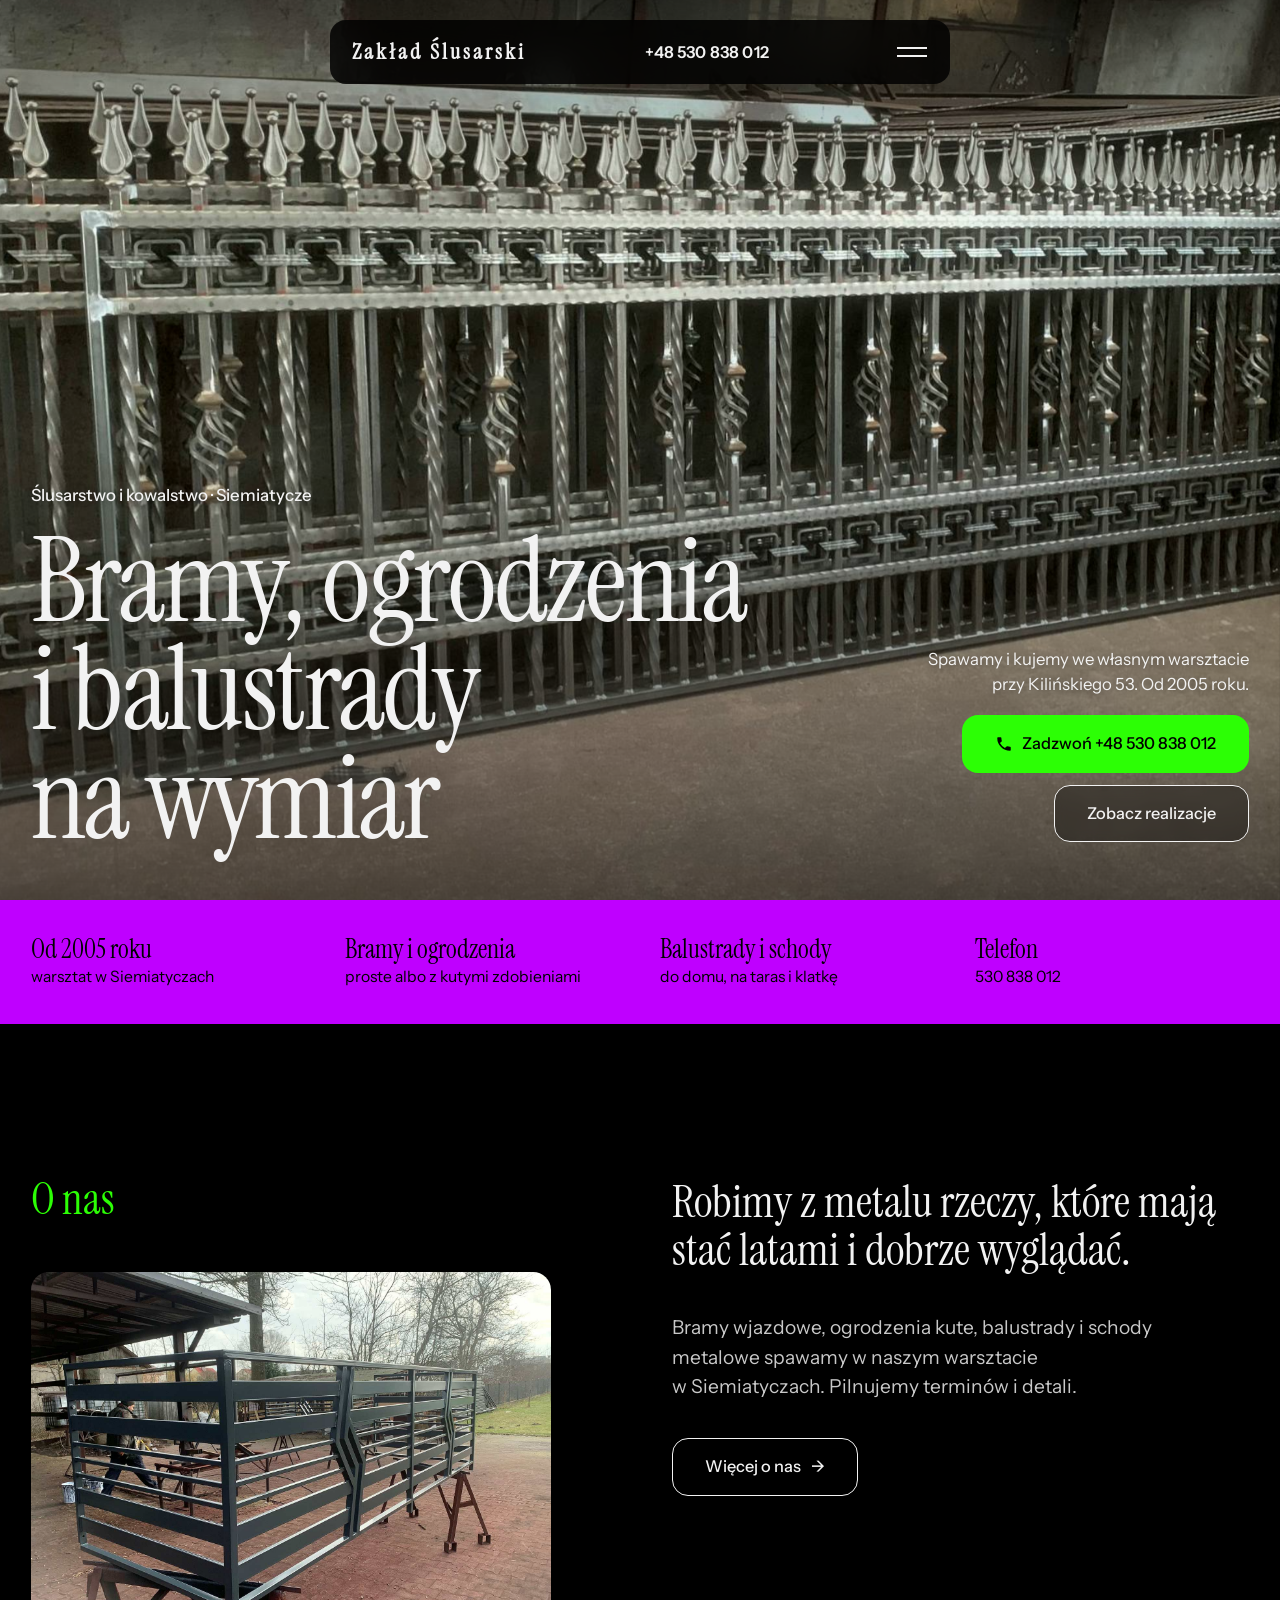
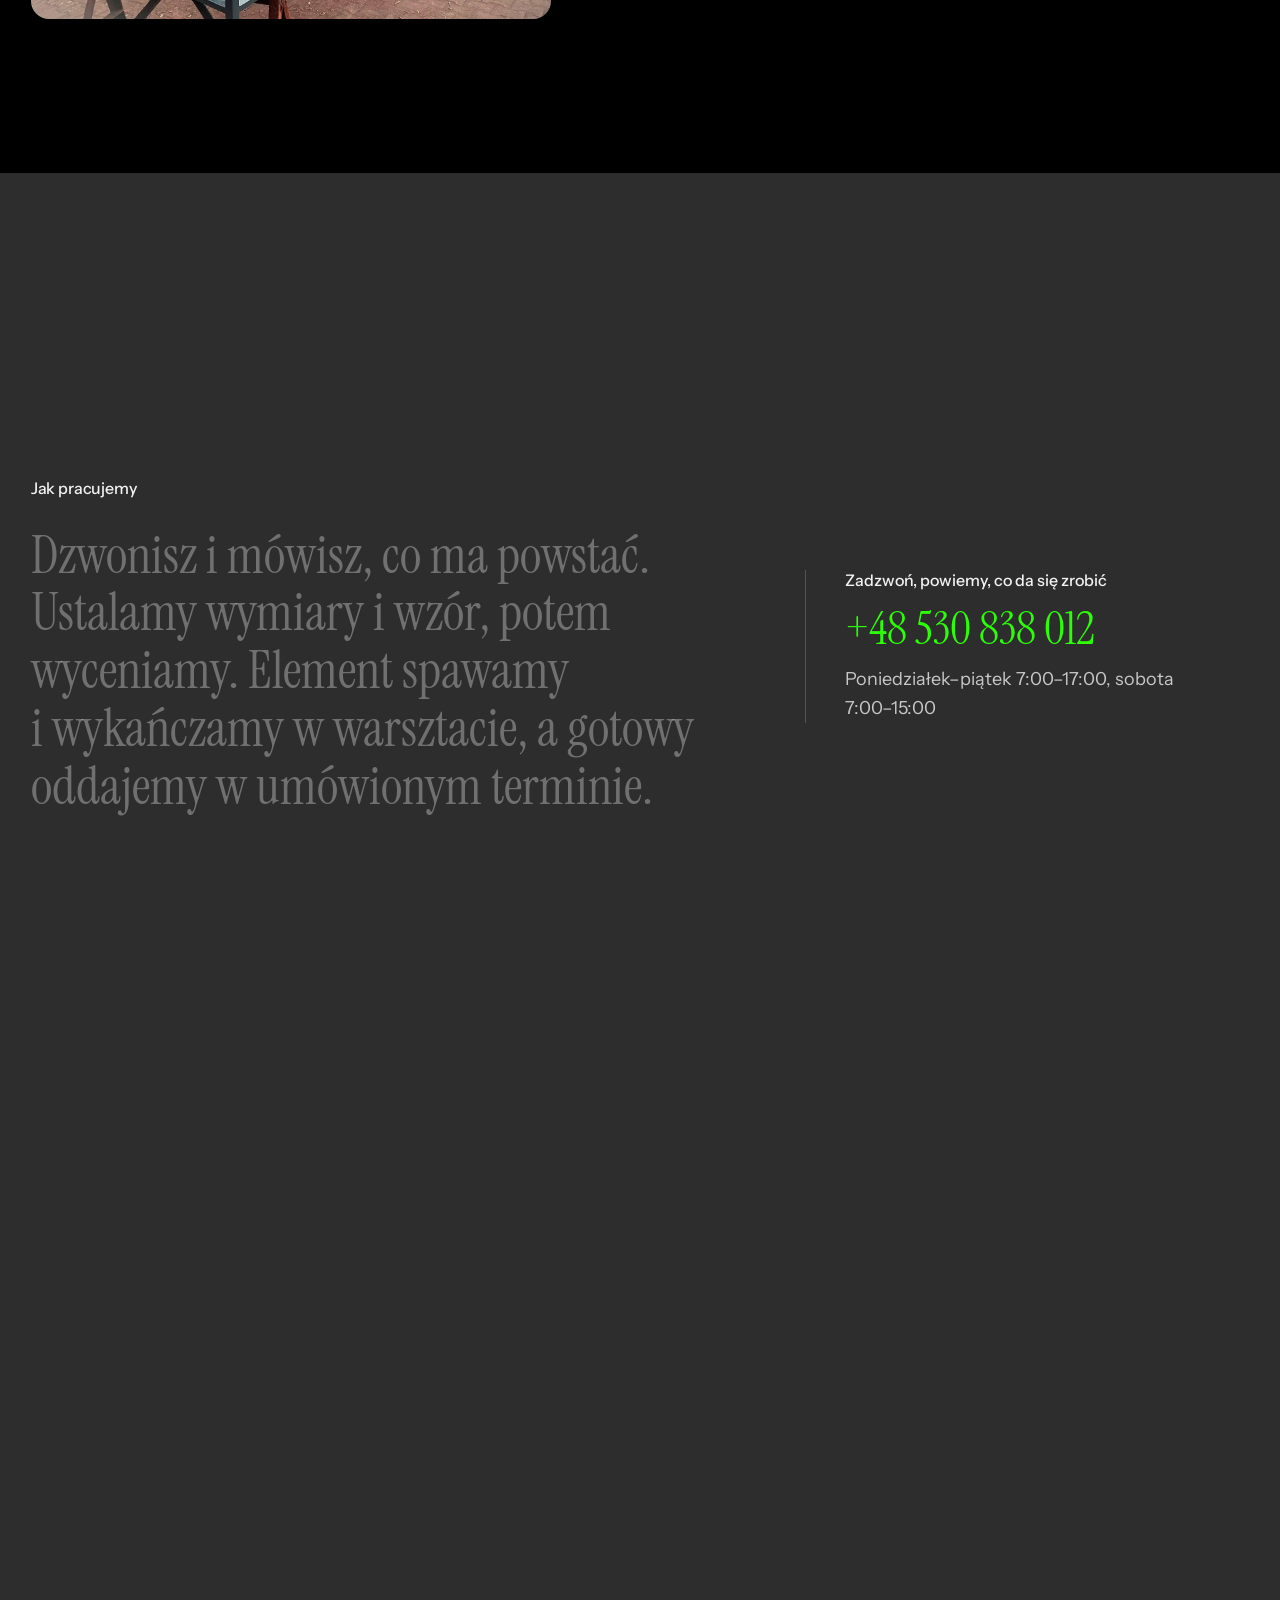
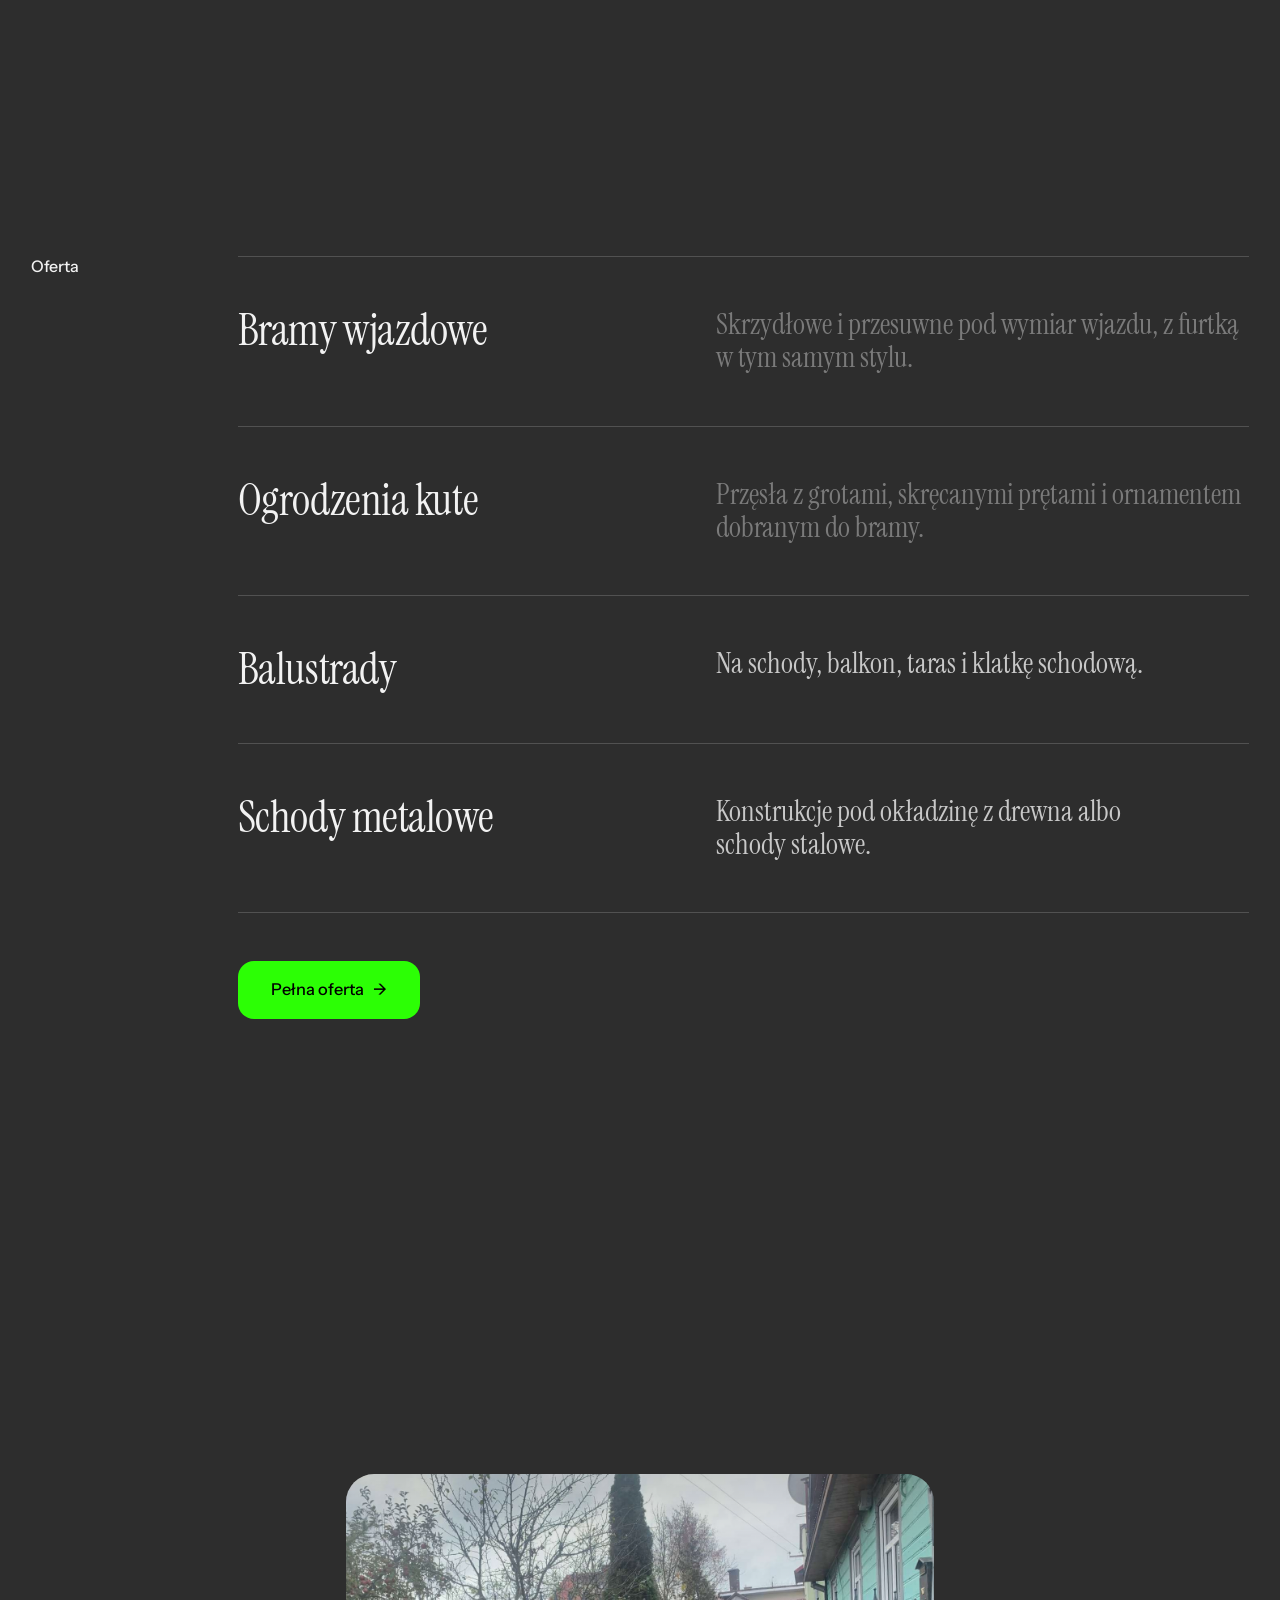
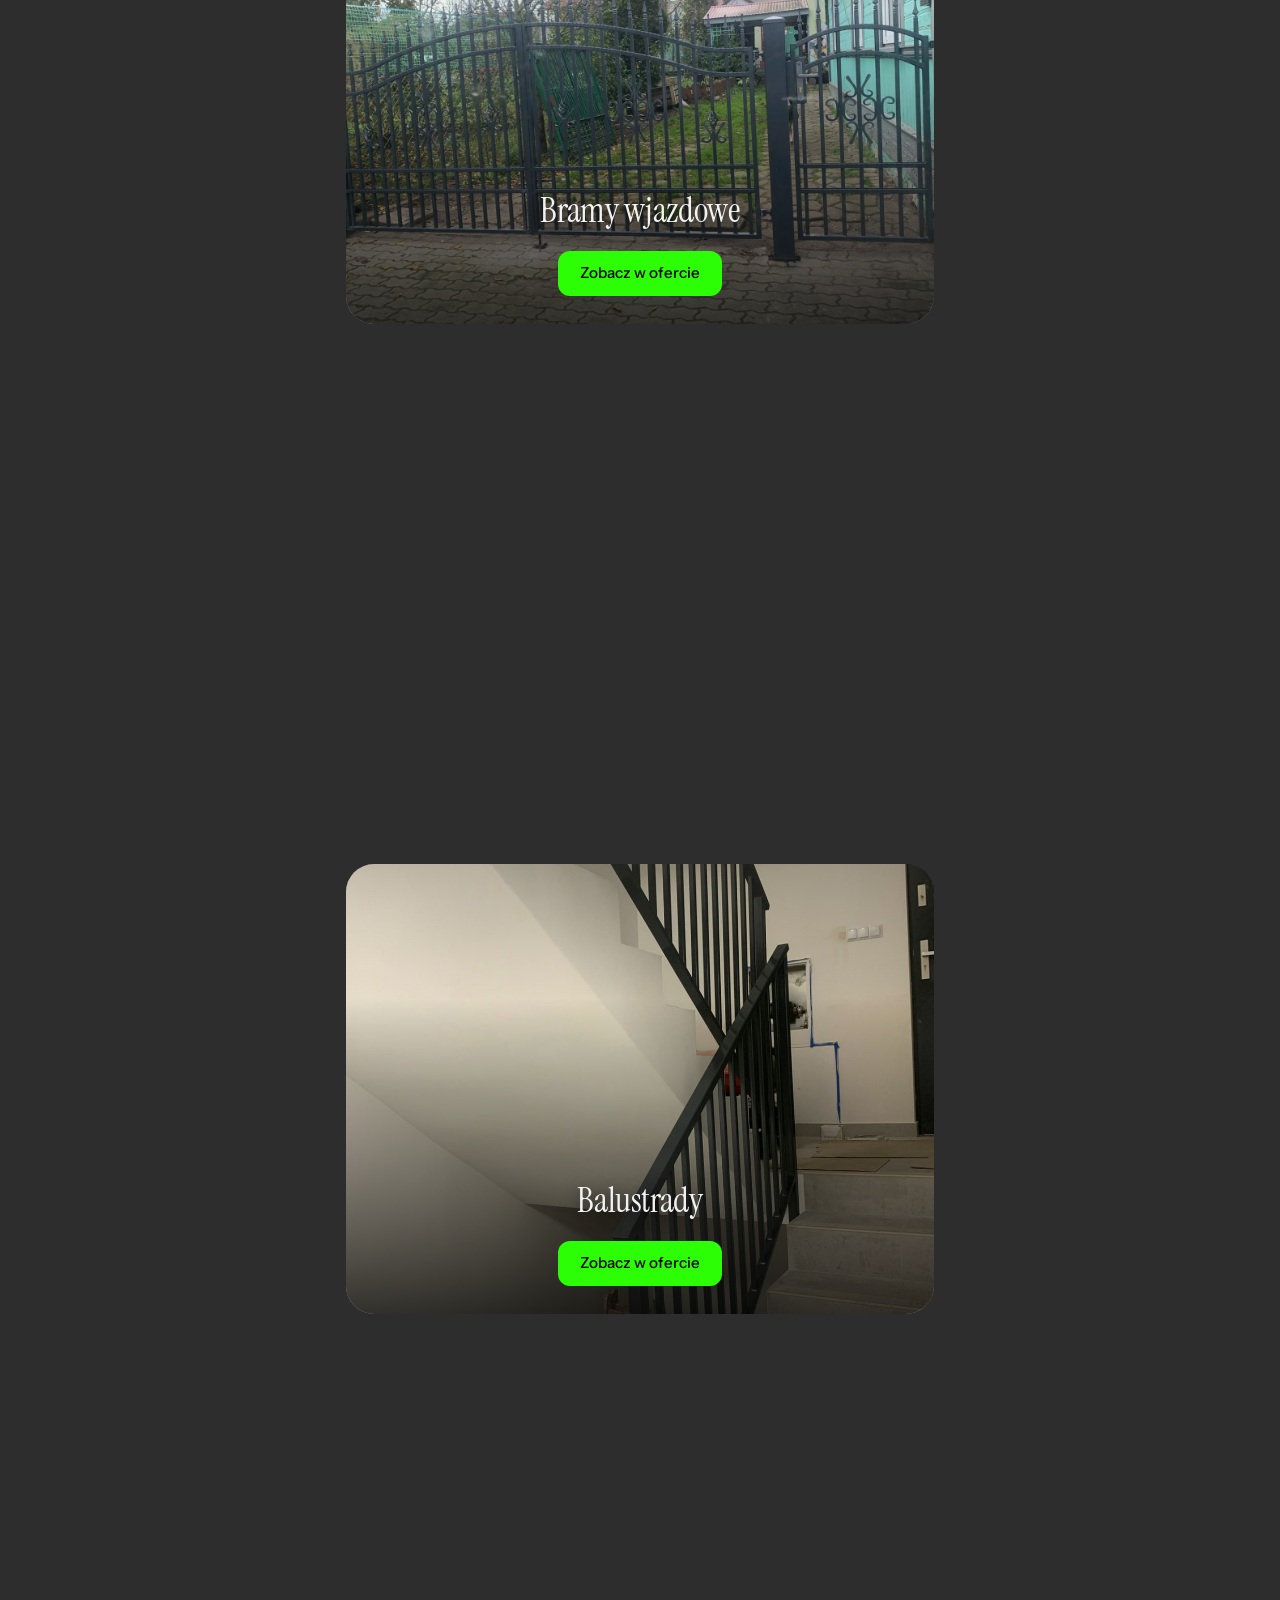
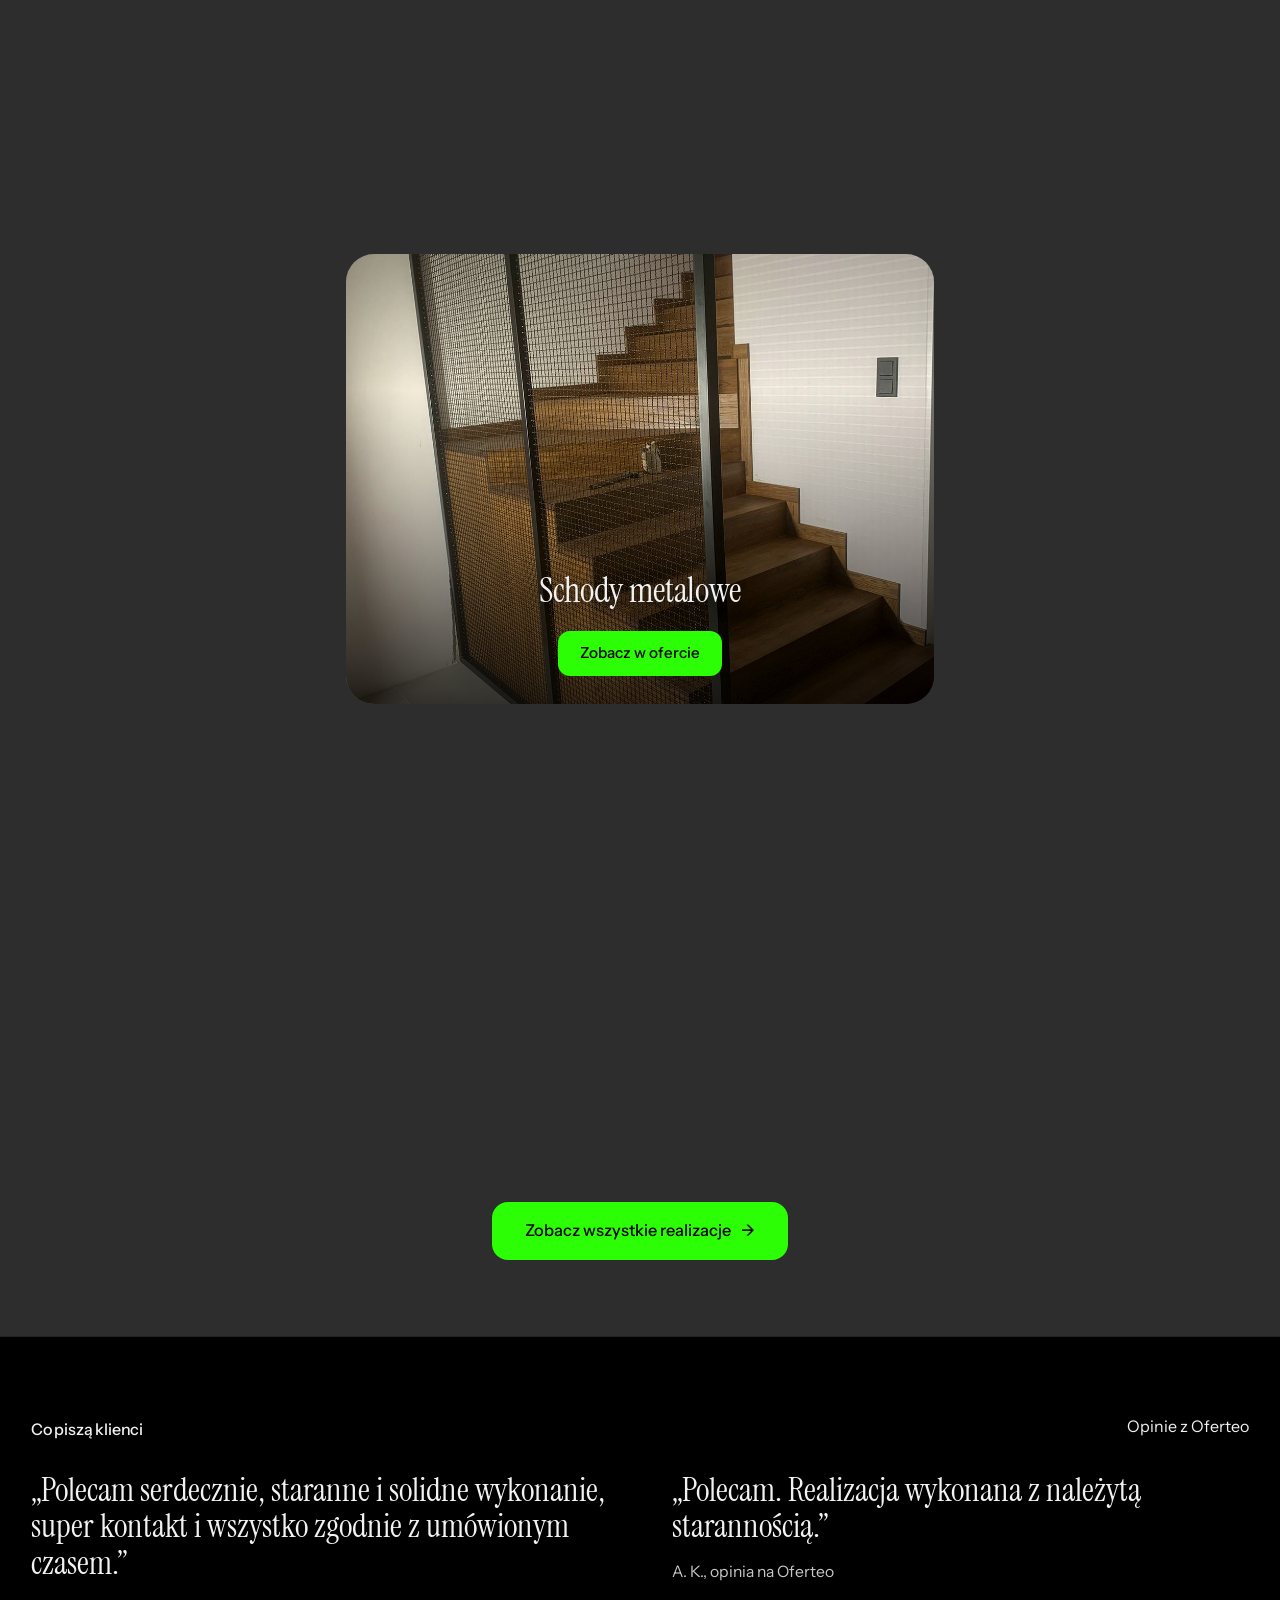
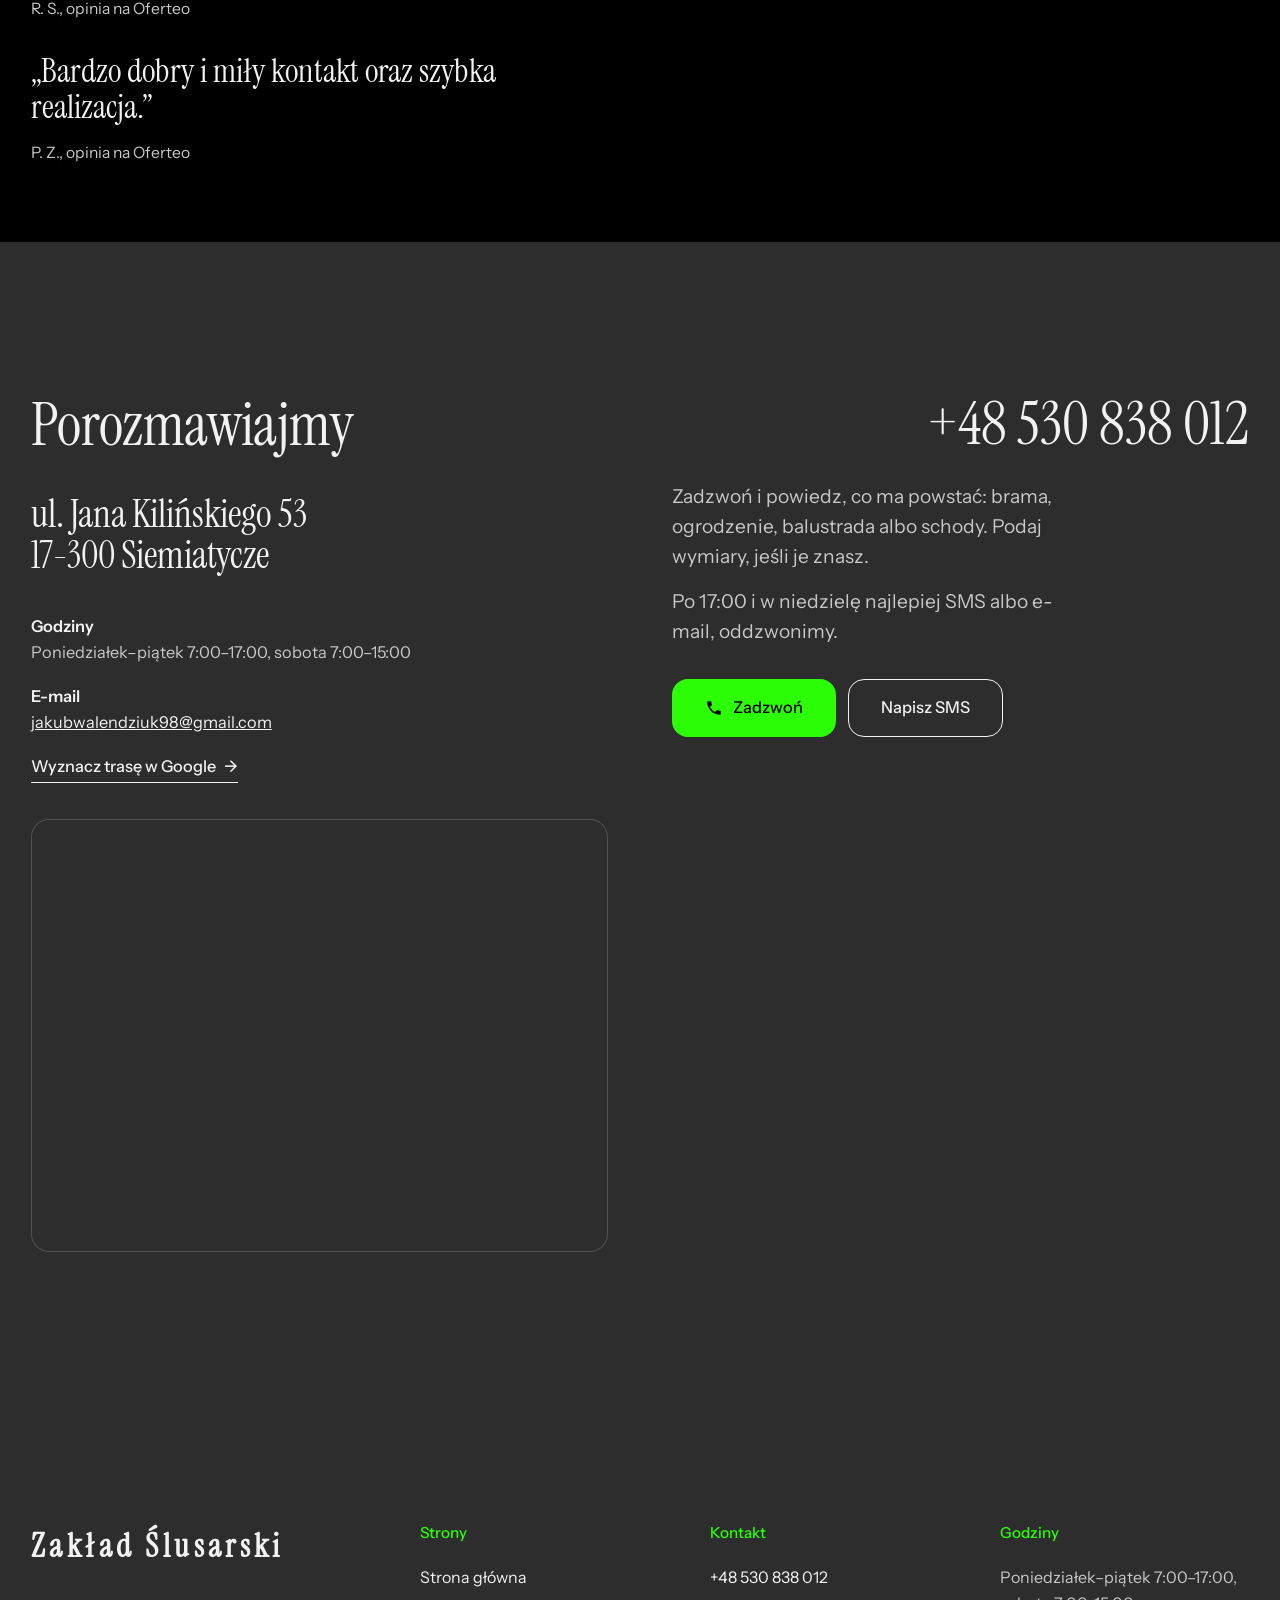
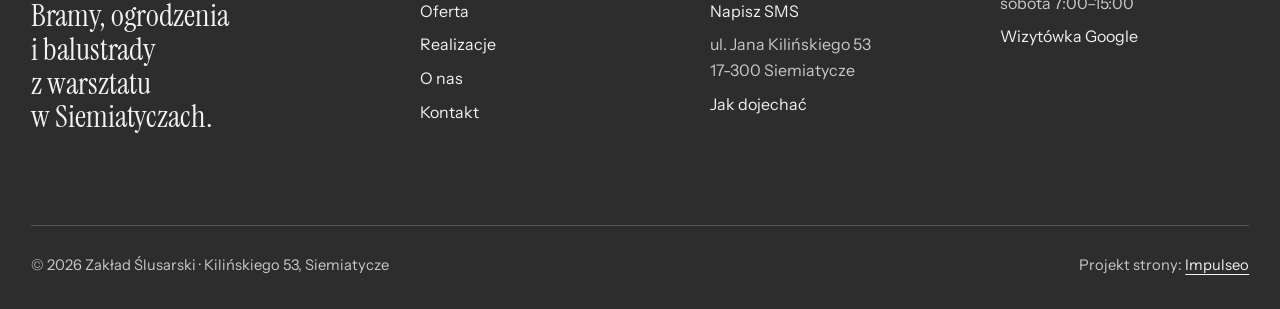
==== commit 47399d67: "Demo na silniku dem: paleta Neon noir, układ thefitouter, tylko zdjęcia firmy Co-Authored-By: Claude" ====
--- a/index.html
+++ b/index.html
@@ -3,213 +3,202 @@
 <head>
 <meta charset="UTF-8">
 <meta name="viewport" content="width=device-width, initial-scale=1.0">
-<title>Zakład Ślusarski - Bramy · Ogrodzenia · Balustrady · Siemiatycze</title>
-<meta name="description" content="Zakład Ślusarski z Siemiatycz - bramy wjazdowe, ogrodzenia kute, balustrady i schody metalowe na wymiar oraz usługi spawalnicze. Działamy od 2005 roku. Zadzwoń po wycenę.">
-<link rel="canonical" href="https://kris20032.github.io/zaklad-slusarski/">
+<title>Bramy, ogrodzenia kute, balustrady · Siemiatycze | Zakład Ślusarski</title>
+<meta name="description" content="Zakład Ślusarski w Siemiatyczach: bramy wjazdowe, ogrodzenia kute, balustrady i schody metalowe na wymiar. Własny warsztat, Kilińskiego 53. Tel. 530 838 012.">
+<link rel="canonical" href="https://impulseo-pl.github.io/zaklad-slusarski/">
 <meta name="robots" content="noindex, nofollow">
+<meta name="theme-color" content="#000000">
 <meta property="og:type" content="website">
 <meta property="og:locale" content="pl_PL">
 <meta property="og:site_name" content="Zakład Ślusarski">
-<meta property="og:title" content="Zakład Ślusarski - Bramy · Ogrodzenia · Balustrady · Siemiatycze">
-<meta property="og:description" content="Zakład Ślusarski z Siemiatycz - bramy wjazdowe, ogrodzenia kute, balustrady i schody metalowe na wymiar oraz usługi spawalnicze. Działamy od 2005 roku. Zadzwoń po wycenę.">
-<meta property="og:url" content="https://kris20032.github.io/zaklad-slusarski/">
-<meta property="og:image" content="https://kris20032.github.io/zaklad-slusarski/img/og.jpg">
+<meta property="og:title" content="Bramy, ogrodzenia kute, balustrady · Siemiatycze | Zakład Ślusarski">
+<meta property="og:description" content="Zakład Ślusarski w Siemiatyczach: bramy wjazdowe, ogrodzenia kute, balustrady i schody metalowe na wymiar. Własny warsztat, Kilińskiego 53. Tel. 530 838 012.">
+<meta property="og:url" content="https://impulseo-pl.github.io/zaklad-slusarski/">
+<meta property="og:image" content="https://impulseo-pl.github.io/zaklad-slusarski/img/og.jpg">
 <meta property="og:image:width" content="1200">
 <meta property="og:image:height" content="630">
 <meta name="twitter:card" content="summary_large_image">
-<script type="application/ld+json">{"@context": "https://schema.org", "@type": "LocalBusiness", "name": "Zakład Ślusarski", "url": "https://kris20032.github.io/zaklad-slusarski/", "telephone": "+48530838012", "image": "https://kris20032.github.io/zaklad-slusarski/img/og.jpg", "areaServed": "Siemiatycze", "sameAs": ["https://www.google.com/maps/place/Walendziuk+Monika.+Zak%C5%82ad+%C5%9Blusarski/@52.4281018,22.8546427,17z"]}</script>
+
+<script type="application/ld+json">{"@context": "https://schema.org", "@type": "HomeAndConstructionBusiness", "name": "Zakład Ślusarski", "url": "https://impulseo-pl.github.io/zaklad-slusarski/", "telephone": "+48530838012", "email": "jakubwalendziuk98@gmail.com", "image": "https://impulseo-pl.github.io/zaklad-slusarski/img/og.jpg", "address": {"@type": "PostalAddress", "streetAddress": "Jana Kilińskiego 53", "postalCode": "17-300", "addressLocality": "Siemiatycze", "addressRegion": "podlaskie", "addressCountry": "PL"}, "openingHoursSpecification": [{"@type": "OpeningHoursSpecification", "dayOfWeek": ["Monday", "Tuesday", "Wednesday", "Thursday", "Friday"], "opens": "07:00", "closes": "17:00"}, {"@type": "OpeningHoursSpecification", "dayOfWeek": ["Saturday"], "opens": "07:00", "closes": "15:00"}], "sameAs": ["https://www.google.com/maps/place/Walendziuk+Monika.+Zak%C5%82ad+%C5%9Alusarski/@52.4281018,22.8546427,17z"]}</script>
+<script>document.documentElement.classList.add('js')</script>
+<link rel="preload" as="image" href="img/about.jpg" fetchpriority="high">
 <link rel="preconnect" href="https://fonts.googleapis.com">
 <link rel="preconnect" href="https://fonts.gstatic.com" crossorigin>
-<link href="https://fonts.googleapis.com/css2?family=Space+Grotesk:wght@500;600;700&family=DM+Sans:opsz,wght@9..40,400;9..40,500;9..40,600&display=swap" rel="stylesheet">
-<link rel="stylesheet" href="assets/styles.css?v=fc239c52">
+<link href="https://fonts.googleapis.com/css2?family=Instrument+Sans:wght@400..600&family=Instrument+Serif&display=swap" rel="stylesheet">
+<link rel="stylesheet" href="assets/styles.css?v=20261118a">
+<style>:root{--bone:#F2F2F2;--bone-hi:#2D2D2D;--cacao:#000000;--bordeaux:#2D2D2D;--carmine:#2CFF05;--brass:#2CFF05;--ink:#F2F2F2;--ink-2:#C8C8C8;--on-dark:#F2F2F2;--on-dark-2:#C8C8C8;--line:rgba(242,242,242,.18);--line-dark:rgba(242,242,242,.2)}body,.bone{background:#000;color:#F2F2F2}.btn-main{color:#000}.btn-main:hover{background:#BF00FF;color:#000}.card:hover .btn{background:#BF00FF;color:#000}.btn-brass{color:#000}.btn-brass:hover{background:#BF00FF;color:#000}.btn-line:hover{background:#2CFF05;border-color:#2CFF05;color:#000}.dark .btn-line:hover{color:#000}.label-serif{color:#2CFF05}.svc-row p{color:#C8C8C8}.svc-row:hover h3{color:#2CFF05}.bone .rows-list dd,.bone .rows-list p{color:#C8C8C8}.contact h2{color:#F2F2F2}.link{color:#2CFF05}#oferta,.phead.bone,.sec.bone#kontakt{background:#2D2D2D}.cards{background:#2D2D2D}.cards .cards-foot .btn{background:#2CFF05;color:#000}.card{background:#2D2D2D}.card h3{color:#F2F2F2;text-shadow:0 2px 18px rgba(0,0,0,.7)}.facts{background:#BF00FF}.facts li,.facts b,.facts p,.facts a{color:#000!important}.facts li{border-color:rgba(0,0,0,.25)!important}.foot{background:#2D2D2D}.opinie-mini{background:#000;border-top:1px solid rgba(242,242,242,.14)}.form input,.form textarea{background:#000;color:#F2F2F2}.form input:focus,.form textarea:focus{background:#000}.hero-img{object-position:50% 45%}.pill-logo{width:auto}.pill-logo .word,.foot-logo .word{font-family:var(--f-serif);white-space:nowrap}.pill-logo .word{font-size:1.35rem}.foot-logo{width:auto}.foot-logo .word{font-size:2rem}.pill{background:rgba(0,0,0,.82)}.pill.solid{background:rgba(0,0,0,.95)}.lb{background:rgba(0,0,0,.95)}.card::after{background:linear-gradient(180deg,rgba(0,0,0,.2) 0%,rgba(0,0,0,0) 30%,rgba(0,0,0,.75) 100%)}.btn-on-photo{background:rgba(0,0,0,.35)}.js .reveal-text .w{color:rgba(242,242,242,.34)}.form input::placeholder,.form textarea::placeholder{color:rgba(242,242,242,.6)}.hero-cap,.card-cap,.phead-img .poglad{background:rgba(0,0,0,.6)}@media (max-width:700px){.pill-logo .word{font-size:1.1rem}.callbar{background:#000}}</style>
+<script src="assets/lenis.min.js?v=1.1.20" defer></script>
+<script src="assets/main.js?v=20261118a" defer></script>
 </head>
 <body>
-
-<header class="nav">
-  <div class="wrap nav-inner">
-    <a class="brand" href="index.html"><span class="name">Zakład Ślusarski</span><span class="sub">Siemiatycze</span></a>
-    <nav class="nav-links">
+<a class="skip" href="#tresc">Przejdź do treści</a>
+<header class="pill">
+  <a class="pill-logo" href="index.html" aria-label="Zakład Ślusarski - strona główna"><span class="word">Zakład Ślusarski</span></a>
+  <a class="pill-phone" href="tel:+48530838012">+48 530 838 012</a>
+  <button class="burger" type="button" aria-expanded="false" aria-controls="menu" aria-label="Otwórz menu"><i></i><i></i></button>
+</header>
+<div class="menu" id="menu" aria-hidden="true">
+  <div class="menu-grid">
+    <nav class="menu-links" aria-label="Menu główne">
+      <a href="index.html" aria-current="page">Strona główna</a>
       <a href="oferta.html">Oferta</a>
       <a href="realizacje.html">Realizacje</a>
-      <a href="o-nas.html">O nas</a>
+      <a href="o-nas.html">O nas</a>
       <a href="kontakt.html">Kontakt</a>
-      <a href="tel:+48530838012" class="btn btn-accent">Zadzwoń +48 530 838 012</a>
     </nav>
-    <button class="nav-toggle" aria-label="Menu"><span></span><span></span><span></span></button>
-  </div>
-</header>
-
-<main>
-<section class="hero-fach">
-  <img class="hf-photo" src="img/hero.jpg" fetchpriority="high" alt="Zakład Ślusarski" width="1600" height="1068">
-  <div class="hf-panel">
-    <div class="hf-inner">
-      <span class="hf-kicker">Ślusarstwo i kowalstwo · Siemiatycze · od 2005</span>
-      <h1 class="hf-title">Bramy, ogrodzenia i balustrady <em>spawane na wymiar</em></h1>
-      <p class="hf-lead">Od 2005 roku robimy w Siemiatyczach konstrukcje z metalu: bramy wjazdowe, ogrodzenia kute, balustrady i schody.</p>
-      <a class="hf-phone" href="tel:+48530838012"><span class="hf-phone-lab">Zadzwoń teraz</span><span class="hf-phone-num"><svg class="ico-tel" width="16" height="16" viewBox="0 0 24 24" fill="none" aria-hidden="true"><path d="M6.6 10.8a15.5 15.5 0 0 0 6.6 6.6l2.2-2.2a1 1 0 0 1 1-.24 11.4 11.4 0 0 0 3.6.58 1 1 0 0 1 1 1V20a1 1 0 0 1-1 1A17 17 0 0 1 3 4a1 1 0 0 1 1-1h3.5a1 1 0 0 1 1 1c0 1.25.2 2.46.58 3.6a1 1 0 0 1-.25 1l-2.23 2.2Z" fill="currentColor"/></svg> +48 530 838 012</span></a>
-      <div class="hf-actions">
-        <a href="kontakt.html" class="btn btn-accent">Zadzwoń po wycenę <span class="arr">→</span></a>
-        <a href="tel:+48530838012" class="btn btn-ghost hf-ghost">Zadzwoń +48 530 838 012</a>
-      </div>
-      <div class="hf-trust">od 2005</div>
-    </div>
-  </div>
-</section>
-<section class="fach-promise">
+    <div class="menu-side">
+      <div><b>Telefon</b><a href="tel:+48530838012">+48 530 838 012</a></div>
+      <div><b>Warsztat</b>Kilińskiego 53, Siemiatycze</div>
+      <div><b>Godziny</b>Poniedziałek–piątek 7:00–17:00, sobota 7:00–15:00</div>
+    </div>
+  </div>
+</div>
+<main id="tresc">
+<section class="hero">
+  <img class="hero-img" src="img/about.jpg" width="1600" height="1181" alt="Przęsła ogrodzenia kutego z&nbsp;grotami i&nbsp;skręcanymi prętami w&nbsp;hali warsztatu" fetchpriority="high">
+  <div class="hero-in">
+    <div>
+      <p class="hero-kicker">Ślusarstwo i&nbsp;kowalstwo · Siemiatycze</p>
+      <h1>Bramy, ogrodzenia i&nbsp;balustrady na wymiar</h1>
+    </div>
+    <div class="hero-side">
+      <p>Spawamy i&nbsp;kujemy we własnym warsztacie przy Kilińskiego 53. Od&nbsp;2005 roku.</p>
+      <div class="btn-row">
+        <a class="btn btn-main hero-call" href="tel:+48530838012"><svg class="ico" viewBox="0 0 24 24" fill="none" aria-hidden="true"><path d="M6.6 10.8a15.5 15.5 0 0 0 6.6 6.6l2.2-2.2a1 1 0 0 1 1-.24 11.4 11.4 0 0 0 3.6.58 1 1 0 0 1 1 1V20a1 1 0 0 1-1 1A17 17 0 0 1 3 4a1 1 0 0 1 1-1h3.5a1 1 0 0 1 1 1c0 1.25.2 2.45.57 3.57a1 1 0 0 1-.25 1L6.6 10.8Z" fill="currentColor"/></svg>Zadzwoń +48 530 838 012</a>
+        <a class="btn btn-line btn-on-photo" href="realizacje.html">Zobacz realizacje</a>
+      </div>
+    </div>
+  </div>
+</section>
+
+<section class="facts cacao dark" aria-label="Najważniejsze informacje">
+  <ul class="wrap facts-list">
+    <li><b>Od 2005 roku</b>warsztat w Siemiatyczach</li>
+    <li><b>Bramy i ogrodzenia</b>proste albo z&nbsp;kutymi zdobieniami</li>
+    <li><b>Balustrady i&nbsp;schody</b>do domu, na taras i&nbsp;klatkę</li>
+    <li><b>Telefon</b>530 838 012</li>
+  </ul>
+</section>
+
+<section class="sec bone" id="o-nas">
+  <div class="wrap about">
+    <div class="about-left up">
+      <p class="label-serif">O&nbsp;nas</p><figure class="about-fig"><img src="img/g4.jpg" width="1600" height="1198" alt="Pomalowana balustrada tarasowa na kozłach przed warsztatem" loading="lazy"></figure>
+    </div>
+    <div class="about-right up">
+      <p class="statement">Robimy z&nbsp;metalu rzeczy, które mają stać latami i&nbsp;dobrze wyglądać.</p>
+      <p class="lead">Bramy wjazdowe, ogrodzenia kute, balustrady i&nbsp;schody metalowe spawamy w&nbsp;naszym warsztacie w&nbsp;Siemiatyczach. Pilnujemy terminów i&nbsp;detali.</p>
+      <div class="btn-row"><a class="btn btn-line" href="o-nas.html">Więcej o&nbsp;nas <span aria-hidden="true">→</span></a></div>
+    </div>
+  </div>
+</section>
+
+<section class="reveal-sec bordeaux dark" aria-labelledby="jak">
+  <div class="reveal-stick">
+    <div class="reveal-main">
+      <h2 class="label" id="jak">Jak pracujemy</h2>
+      <p class="reveal-text">Dzwonisz i&nbsp;mówisz, co ma powstać. Ustalamy wymiary i&nbsp;wzór, potem wyceniamy. Element spawamy i&nbsp;wykańczamy w&nbsp;warsztacie, a&nbsp;gotowy oddajemy w&nbsp;umówionym terminie.</p>
+    </div>
+    <aside class="reveal-aside">
+      <p class="label">Zadzwoń, powiemy, co da się zrobić</p>
+      <a class="reveal-phone" href="tel:+48530838012">+48 530 838 012</a>
+      <p>Poniedziałek–piątek 7:00–17:00, sobota 7:00–15:00</p>
+    </aside>
+  </div>
+</section>
+
+<section class="sec bone" id="oferta">
+  <div class="wrap svc">
+    <h2 class="label">Oferta</h2>
+    <div>
+      <div class="svc-list">
+      <a class="svc-row" href="oferta.html#bramy"><h3>Bramy wjazdowe</h3><p>Skrzydłowe i&nbsp;przesuwne pod wymiar wjazdu, z&nbsp;furtką w&nbsp;tym samym stylu.</p></a>
+      <a class="svc-row" href="oferta.html#ogrodzenia"><h3>Ogrodzenia kute</h3><p>Przęsła z&nbsp;grotami, skręcanymi prętami i&nbsp;ornamentem dobranym do bramy.</p></a>
+      <a class="svc-row" href="oferta.html#balustrady"><h3>Balustrady</h3><p>Na schody, balkon, taras i&nbsp;klatkę schodową.</p></a>
+      <a class="svc-row" href="oferta.html#schody"><h3>Schody metalowe</h3><p>Konstrukcje pod okładzinę z&nbsp;drewna albo schody stalowe.</p></a>
+      </div>
+      <div class="svc-foot"><a class="btn btn-main" href="oferta.html">Pełna oferta <span aria-hidden="true">→</span></a></div>
+    </div>
+  </div>
+</section>
+
+<section class="cards cacao dark" aria-label="Realizacje">
+  <div class="card-wrap"><div class="card-stick">
+    <a class="card" href="oferta.html#bramy"><img src="img/g1.jpg" width="1600" height="1156" alt="Grafitowa brama dwuskrzydłowa z&nbsp;furtką i&nbsp;kutym ornamentem" decoding="async"><span class="card-in"><h3>Bramy wjazdowe</h3><span class="btn btn-main btn-sm">Zobacz w&nbsp;ofercie</span></span></a>
+  </div></div>
+  <div class="card-wrap"><div class="card-stick">
+    <a class="card" href="oferta.html#balustrady"><img src="img/g3.jpg" width="1184" height="1600" alt="Grafitowa balustrada na klatce schodowej" loading="lazy" decoding="async"><span class="card-in"><h3>Balustrady</h3><span class="btn btn-main btn-sm">Zobacz w&nbsp;ofercie</span></span></a>
+  </div></div>
+  <div class="card-wrap"><div class="card-stick">
+    <a class="card" href="oferta.html#schody"><img src="img/g5.jpg" width="1200" height="1600" alt="Schody z&nbsp;drewnianymi stopniami za ścianką z&nbsp;siatki w&nbsp;czarnej ramie" loading="lazy" decoding="async"><span class="card-in"><h3>Schody metalowe</h3><span class="btn btn-main btn-sm">Zobacz w&nbsp;ofercie</span></span></a>
+  </div></div>
+  <div class="wrap cards-foot"><a class="btn btn-brass" href="realizacje.html">Zobacz wszystkie realizacje <span aria-hidden="true">→</span></a></div>
+</section>
+
+
+<section class="bordeaux dark opinie-mini" id="opinie">
   <div class="wrap">
-    <ul class="fp-row reveal"><li>Działamy od 2005 roku</li><li>Podlaskie, Siedlce, Biała Podlaska</li><li>Pon-pt 7-17, sob 7-15</li></ul>
-  </div>
-</section>
-<section class="opinie-mini" aria-label="Opinie klientów">
+    <div class="quotes-head" style="margin-bottom:32px">
+      <h2 class="label">Co piszą klienci</h2>
+      <span class="rating"><span>Opinie z&nbsp;Oferteo</span></span>
+    </div>
+    <div class="quotes-two">
+      <figure class="quote-mini"><blockquote>„Polecam serdecznie, staranne i&nbsp;solidne wykonanie, super kontakt i&nbsp;wszystko zgodnie z&nbsp;umówionym czasem.”</blockquote><figcaption>R. S., opinia na&nbsp;Oferteo</figcaption></figure>
+      <figure class="quote-mini"><blockquote>„Polecam. Realizacja wykonana z&nbsp;należytą starannością.”</blockquote><figcaption>A. K., opinia na&nbsp;Oferteo</figcaption></figure>
+      <figure class="quote-mini"><blockquote>„Bardzo dobry i&nbsp;miły kontakt oraz szybka realizacja.”</blockquote><figcaption>P. Z., opinia na&nbsp;Oferteo</figcaption></figure>
+    </div>
+    
+  </div>
+</section>
+
+<section class="sec bone" id="kontakt">
+  <div class="wrap contact">
+    <div class="up">
+      <h2>Porozmawiajmy</h2>
+      <p class="big-addr">ul. Jana Kilińskiego 53<br>17-300 Siemiatycze</p>
+      <div class="contact-meta">
+        <p><b>Godziny</b>Poniedziałek–piątek 7:00–17:00, sobota 7:00–15:00</p>
+        <p><b>E-mail</b><a href="mailto:jakubwalendziuk98@gmail.com">jakubwalendziuk98@gmail.com</a></p>
+        <p><a class="link" href="https://www.google.com/maps/place/Walendziuk+Monika.+Zak%C5%82ad+%C5%9Alusarski/@52.4281018,22.8546427,17z" target="_blank" rel="noopener">Wyznacz trasę w&nbsp;Google <span aria-hidden="true">→</span></a></p>
+      </div>
+      <div class="map"><iframe src="https://maps.google.com/maps?q=Zak%C5%82ad%20%C5%9Alusarski%2C%20Kili%C5%84skiego%2053%2C%2017-300%20Siemiatycze&z=15&output=embed" title="Mapa dojazdu, Kilińskiego 53, Siemiatycze" loading="lazy" referrerpolicy="no-referrer-when-downgrade"></iframe></div>
+    </div>
+    <div class="contact-right up" id="formularz">
+      <a class="big-phone" href="tel:+48530838012">+48 530 838 012</a>
+      <p class="lead">Zadzwoń i&nbsp;powiedz, co ma powstać: brama, ogrodzenie, balustrada albo schody. Podaj wymiary, jeśli je znasz.</p>
+      <p class="lead" style="margin-top:16px">Po 17:00 i&nbsp;w&nbsp;niedzielę najlepiej SMS albo e-mail, oddzwonimy.</p>
+      <div class="contact-cta">
+        <a class="btn btn-main" href="tel:+48530838012"><svg class="ico" viewBox="0 0 24 24" fill="none" aria-hidden="true"><path d="M6.6 10.8a15.5 15.5 0 0 0 6.6 6.6l2.2-2.2a1 1 0 0 1 1-.24 11.4 11.4 0 0 0 3.6.58 1 1 0 0 1 1 1V20a1 1 0 0 1-1 1A17 17 0 0 1 3 4a1 1 0 0 1 1-1h3.5a1 1 0 0 1 1 1c0 1.25.2 2.45.57 3.57a1 1 0 0 1-.25 1L6.6 10.8Z" fill="currentColor"/></svg>Zadzwoń</a>
+        <a class="btn btn-line" href="sms:+48530838012?body=Dzie%C5%84%20dobry%2C%20pytam%20o%3A%20%28brama%2Fogrodzenie%2Fbalustrada%2Fschody%29.%20Wymiary%3A%20...">Napisz SMS</a>
+      </div>
+    </div>
+  </div>
+</section>
+</main>
+<footer class="foot dark">
   <div class="wrap">
-    <div class="om-row">
-      <div class="om-item reveal"><blockquote>„Polecam serdecznie, staranne i solidne wykonanie, super kontakt i wszystko zgodnie z umówionym czasem.”</blockquote><span class="om-autor">R. S., Oferteo</span></div>
-      <div class="om-item reveal"><blockquote>„Polecam.”</blockquote><span class="om-autor">A. K., Oferteo</span></div>
-      <div class="om-item reveal"><blockquote>„Bardzo dobry i miły kontakt oraz szybka realizacja.”</blockquote><span class="om-autor">P. Z., Oferteo</span></div>
-    </div>
-  </div>
-</section>
-<section class="gateways-band">
-  <div class="wrap">
-    <div class="gateways">
-      <a href="oferta.html" class="gateway reveal"><img src="img/g1.jpg" alt="Bramy wjazdowe" loading="lazy" width="1930" height="1394" decoding="async"><span class="g-ttl">Bramy wjazdowe</span></a>
-      <a href="oferta.html" class="gateway reveal"><img src="img/about.jpg" alt="Ogrodzenia kute" loading="lazy" width="1984" height="1464" decoding="async"><span class="g-ttl">Ogrodzenia kute</span></a>
-      <a href="oferta.html" class="gateway reveal"><img src="img/g3.jpg" alt="Balustrady" loading="lazy" width="1468" height="1984" decoding="async"><span class="g-ttl">Balustrady</span></a>
-    </div>
-  </div>
-</section>
-<section class="proces proces-os fachowcy">
-  <div class="wrap proc-grid">
-    <div class="proc-side">
-      <div class="head reveal">
-        <span class="eyebrow">Jak pracujemy</span>
-        <h2>Wiesz, na czym stoisz - na każdym etapie</h2>
-        <p>Od pierwszego telefonu do odbioru roboty - krok po kroku.</p>
-      </div>
-      <div class="proc-count" aria-hidden="true"><span class="pc-cur">01</span><span class="pc-all">/ 04</span></div>
-      <div class="proc-bar" aria-hidden="true"><i></i></div>
-      <p class="proc-now" aria-hidden="true">Telefon i opis</p>
-    </div>
-    <ol class="proces-line">
-      <li class="reveal"><span class="pno">01</span><h3>Telefon i opis</h3><p>Mówisz, co ma powstać: brama, ogrodzenie, balustrada czy schody. Ustalamy wymiary i styl.</p></li>
-      <li class="reveal"><span class="pno">02</span><h3>Wycena</h3><p>Przygotowujemy wycenę pod konkretny wymiar i wzór, zanim zaczniemy pracę.</p></li>
-      <li class="reveal"><span class="pno">03</span><h3>Wykonanie w warsztacie</h3><p>Spawamy i wykańczamy element we własnym warsztacie w Siemiatyczach.</p></li>
-      <li class="reveal"><span class="pno">04</span><h3>Odbiór w umówionym terminie</h3><p>Gotową pracę odbierasz w terminie, który ustaliliśmy na początku.</p></li>
-    </ol>
-  </div>
-</section>
-<section>
-  <div class="wrap">
-    <div class="head reveal">
-      <span class="eyebrow">Realizacje</span>
-      <h2>Nasze realizacje</h2>
-      <p>Bramy, ogrodzenia, balustrady i schody z naszego warsztatu.</p>
-    </div>
-    <div class="gallery">
-      <div class="tile t-third reveal"><img src="img/g2.jpg" alt="Krata wejściowa z kutymi zdobieniami" loading="lazy" width="1492" height="2004" decoding="async"></div>
-      <div class="tile t-third reveal"><img src="img/g4.jpg" alt="Balustrada zewnętrzna w warsztacie" loading="lazy" width="2048" height="1533" decoding="async"></div>
-      <div class="tile t-third reveal"><img src="img/g5.jpg" alt="Schody z zabudową z siatki" loading="lazy" width="1536" height="2048" decoding="async"></div>
-    </div>
-    <div style="margin-top:var(--space-7)" class="reveal"><a href="realizacje.html" class="btn btn-accent">Pełna galeria <span class="arr">→</span></a></div>
-  </div>
-</section>
-<section class="fach-uslugi">
-  <div class="wrap">
-    <div class="head reveal">
-      <span class="eyebrow">Co robimy</span>
-      <h2>Zakres prac</h2>
-      <p>Czym zajmujemy się na co dzień - w naszym warsztacie.</p>
-    </div>
-    <ul class="fu-list">
-      <li class="fu-row reveal"><div class="fu-name">Bramy wjazdowe</div><div class="fu-desc">Bramy skrzydłowe i przesuwne pod wymiar wjazdu, proste albo z kutymi zdobieniami, razem z furtką w tym samym stylu.</div><a class="fu-cta" href="kontakt.html">Wycena <span class="arr">→</span></a></li>
-      <li class="fu-row reveal"><div class="fu-name">Ogrodzenia kute</div><div class="fu-desc">Przęsła kute na wymiar działki, z grotami, ornamentami i detalami, które pasują do bramy.</div><a class="fu-cta" href="kontakt.html">Wycena <span class="arr">→</span></a></li>
-      <li class="fu-row reveal"><div class="fu-name">Balustrady</div><div class="fu-desc">Balustrady zewnętrzne i wewnętrzne: na schody, balkon, taras i klatkę schodową.</div><a class="fu-cta" href="kontakt.html">Wycena <span class="arr">→</span></a></li>
-      <li class="fu-row reveal"><div class="fu-name">Schody metalowe</div><div class="fu-desc">Konstrukcje schodów pod wymiar, pod okładzinę z drewna albo jako schody stalowe.</div><a class="fu-cta" href="kontakt.html">Wycena <span class="arr">→</span></a></li>
-      <li class="fu-row reveal"><div class="fu-name">Bramy przemysłowe</div><div class="fu-desc">Bramy na wymiar do hal, garaży i obiektów firmowych.</div><a class="fu-cta" href="kontakt.html">Wycena <span class="arr">→</span></a></li>
-      <li class="fu-row reveal"><div class="fu-name">Spawanie i kowalstwo</div><div class="fu-desc">Usługi spawalnicze i kowalstwo artystyczne na zamówienie, także pojedyncze elementy.</div><a class="fu-cta" href="kontakt.html">Wycena <span class="arr">→</span></a></li>
-    </ul>
-    <div style="margin-top:var(--space-7)" class="reveal"><a href="oferta.html" class="btn btn-ghost">Pełna oferta <span class="arr">→</span></a></div>
-  </div>
-</section>
-<section class="stopklatka" aria-hidden="true">
-  <div class="stk-bg" style="background-image:url(img/g7.jpg)"></div>
-</section>
-<section class="opinie">
-  <div class="wrap">
-    <div class="head center reveal">
-      <span class="eyebrow">Opinie</span>
-      <h2>Co mówią klienci</h2>
-    </div>
-    <p class="op-meta reveal"><a class="op-google" href="https://www.google.com/maps/place/Walendziuk+Monika.+Zak%C5%82ad+%C5%9Blusarski/@52.4281018,22.8546427,17z" target="_blank" rel="noopener"><svg class="op-g-ico" viewBox="0 0 24 24" width="17" height="17" aria-hidden="true"><path fill="#4285F4" d="M22.56 12.25c0-.78-.07-1.53-.2-2.25H12v4.26h5.92c-.26 1.37-1.04 2.53-2.21 3.31v2.77h3.57c2.08-1.92 3.28-4.74 3.28-8.09z"/><path fill="#34A853" d="M12 23c2.97 0 5.46-.98 7.28-2.66l-3.57-2.77c-.98.66-2.23 1.06-3.71 1.06-2.86 0-5.29-1.93-6.16-4.53H2.18v2.84C3.99 20.53 7.7 23 12 23z"/><path fill="#FBBC05" d="M5.84 14.09c-.22-.66-.35-1.36-.35-2.09s.13-1.43.35-2.09V7.07H2.18C1.43 8.55 1 10.22 1 12s.43 3.45 1.18 4.93l2.85-2.22.81-.62z"/><path fill="#EA4335" d="M12 5.38c1.62 0 3.06.56 4.21 1.64l3.15-3.15C17.45 2.09 14.97 1 12 1 7.7 1 3.99 3.47 2.18 7.07l3.66 2.84c.87-2.6 3.3-4.53 6.16-4.53z"/></svg><span>Zobacz opinie w Google</span><span class="arr">→</span></a></p>
-    <div class="opinie-grid">
-      <figure class="op-card reveal"><span class="op-star"><svg class="ico-star" width="14" height="14" viewBox="0 0 24 24" style="vertical-align:-2px" aria-hidden="true"><path d="M12 2.8l2.85 5.8 6.4.93-4.63 4.5 1.1 6.37L12 17.4l-5.72 3 1.1-6.37-4.63-4.5 6.4-.93L12 2.8Z" fill="currentColor"/></svg><svg class="ico-star" width="14" height="14" viewBox="0 0 24 24" style="vertical-align:-2px" aria-hidden="true"><path d="M12 2.8l2.85 5.8 6.4.93-4.63 4.5 1.1 6.37L12 17.4l-5.72 3 1.1-6.37-4.63-4.5 6.4-.93L12 2.8Z" fill="currentColor"/></svg><svg class="ico-star" width="14" height="14" viewBox="0 0 24 24" style="vertical-align:-2px" aria-hidden="true"><path d="M12 2.8l2.85 5.8 6.4.93-4.63 4.5 1.1 6.37L12 17.4l-5.72 3 1.1-6.37-4.63-4.5 6.4-.93L12 2.8Z" fill="currentColor"/></svg><svg class="ico-star" width="14" height="14" viewBox="0 0 24 24" style="vertical-align:-2px" aria-hidden="true"><path d="M12 2.8l2.85 5.8 6.4.93-4.63 4.5 1.1 6.37L12 17.4l-5.72 3 1.1-6.37-4.63-4.5 6.4-.93L12 2.8Z" fill="currentColor"/></svg><svg class="ico-star" width="14" height="14" viewBox="0 0 24 24" style="vertical-align:-2px" aria-hidden="true"><path d="M12 2.8l2.85 5.8 6.4.93-4.63 4.5 1.1 6.37L12 17.4l-5.72 3 1.1-6.37-4.63-4.5 6.4-.93L12 2.8Z" fill="currentColor"/></svg></span><blockquote>Polecam serdecznie, staranne i solidne wykonanie, super kontakt i wszystko zgodnie z umówionym czasem.</blockquote><span class="op-autor">R. S., Oferteo</span></figure>
-      <figure class="op-card reveal"><span class="op-star"><svg class="ico-star" width="14" height="14" viewBox="0 0 24 24" style="vertical-align:-2px" aria-hidden="true"><path d="M12 2.8l2.85 5.8 6.4.93-4.63 4.5 1.1 6.37L12 17.4l-5.72 3 1.1-6.37-4.63-4.5 6.4-.93L12 2.8Z" fill="currentColor"/></svg><svg class="ico-star" width="14" height="14" viewBox="0 0 24 24" style="vertical-align:-2px" aria-hidden="true"><path d="M12 2.8l2.85 5.8 6.4.93-4.63 4.5 1.1 6.37L12 17.4l-5.72 3 1.1-6.37-4.63-4.5 6.4-.93L12 2.8Z" fill="currentColor"/></svg><svg class="ico-star" width="14" height="14" viewBox="0 0 24 24" style="vertical-align:-2px" aria-hidden="true"><path d="M12 2.8l2.85 5.8 6.4.93-4.63 4.5 1.1 6.37L12 17.4l-5.72 3 1.1-6.37-4.63-4.5 6.4-.93L12 2.8Z" fill="currentColor"/></svg><svg class="ico-star" width="14" height="14" viewBox="0 0 24 24" style="vertical-align:-2px" aria-hidden="true"><path d="M12 2.8l2.85 5.8 6.4.93-4.63 4.5 1.1 6.37L12 17.4l-5.72 3 1.1-6.37-4.63-4.5 6.4-.93L12 2.8Z" fill="currentColor"/></svg><svg class="ico-star" width="14" height="14" viewBox="0 0 24 24" style="vertical-align:-2px" aria-hidden="true"><path d="M12 2.8l2.85 5.8 6.4.93-4.63 4.5 1.1 6.37L12 17.4l-5.72 3 1.1-6.37-4.63-4.5 6.4-.93L12 2.8Z" fill="currentColor"/></svg></span><blockquote>Polecam. Realizacja wykonana z należytą starannością.</blockquote><span class="op-autor">A. K., Oferteo</span></figure>
-      <figure class="op-card reveal"><span class="op-star"><svg class="ico-star" width="14" height="14" viewBox="0 0 24 24" style="vertical-align:-2px" aria-hidden="true"><path d="M12 2.8l2.85 5.8 6.4.93-4.63 4.5 1.1 6.37L12 17.4l-5.72 3 1.1-6.37-4.63-4.5 6.4-.93L12 2.8Z" fill="currentColor"/></svg><svg class="ico-star" width="14" height="14" viewBox="0 0 24 24" style="vertical-align:-2px" aria-hidden="true"><path d="M12 2.8l2.85 5.8 6.4.93-4.63 4.5 1.1 6.37L12 17.4l-5.72 3 1.1-6.37-4.63-4.5 6.4-.93L12 2.8Z" fill="currentColor"/></svg><svg class="ico-star" width="14" height="14" viewBox="0 0 24 24" style="vertical-align:-2px" aria-hidden="true"><path d="M12 2.8l2.85 5.8 6.4.93-4.63 4.5 1.1 6.37L12 17.4l-5.72 3 1.1-6.37-4.63-4.5 6.4-.93L12 2.8Z" fill="currentColor"/></svg><svg class="ico-star" width="14" height="14" viewBox="0 0 24 24" style="vertical-align:-2px" aria-hidden="true"><path d="M12 2.8l2.85 5.8 6.4.93-4.63 4.5 1.1 6.37L12 17.4l-5.72 3 1.1-6.37-4.63-4.5 6.4-.93L12 2.8Z" fill="currentColor"/></svg><svg class="ico-star" width="14" height="14" viewBox="0 0 24 24" style="vertical-align:-2px" aria-hidden="true"><path d="M12 2.8l2.85 5.8 6.4.93-4.63 4.5 1.1 6.37L12 17.4l-5.72 3 1.1-6.37-4.63-4.5 6.4-.93L12 2.8Z" fill="currentColor"/></svg></span><blockquote>Bardzo dobry i miły kontakt oraz szybka realizacja.</blockquote><span class="op-autor">P. Z., Oferteo</span></figure>
-    </div>
-  </div>
-</section>
-<section class="obszar">
-  <div class="wrap">
-    <div class="head center reveal">
-      <span class="eyebrow">Obszar działania</span>
-      <h2>Gdzie pracujemy</h2>
-    </div>
-    <ul class="obszar-list reveal"><li class="is-home">Siemiatycze</li><li>województwo podlaskie</li><li>Biała Podlaska</li><li>Siedlce</li><li>okolice Warszawy</li><li>+ okolice</li></ul>
-    <div class="obszar-mapa reveal" style="margin-top:var(--space-7)">
-      <iframe title="Obszar działania - Siemiatycze i okolice" src="https://maps.google.com/maps?q=52.4281018%2C22.8546427&amp;z=11&amp;output=embed" loading="lazy" referrerpolicy="no-referrer-when-downgrade" style="width:100%;height:clamp(280px,38vh,420px);border:0;display:block;border-radius:var(--r-md)"></iframe>
-    </div>
-  </div>
-</section>
-<section class="cta">
-  <div class="wrap">
-    <div class="reveal">
-      <span class="eyebrow">Współpraca</span>
-      <h2>Potrzebujesz bramy, ogrodzenia albo balustrady?</h2>
-      <p>Zadzwoń lub napisz, opisz wymiary i styl, a przygotujemy wycenę.</p>
-    </div>
-    <div class="cta-actions reveal">
-      <a href="kontakt.html" class="btn btn-light">Zadzwoń po wycenę <span class="arr">→</span></a>
-      <a href="tel:+48530838012" class="btn btn-ghost btn-ghost-cta">+48 530 838 012</a>
-    </div>
-  </div>
-</section>
-</main>
-
-<footer>
-  <div class="wrap">
-    <div class="foot-grid">
-      <div class="foot-brand">
-        <div class="name">Zakład Ślusarski</div>
-        <p>Od 2005 roku robimy w Siemiatyczach konstrukcje z metalu: bramy wjazdowe, ogrodzenia kute, balustrady i schody.</p>
-      </div>
-      <div class="foot-col">
-        <h4>Nawigacja</h4>
-        <a href="oferta.html">Oferta</a>
-        <a href="realizacje.html">Realizacje</a>
-        <a href="o-nas.html">O nas</a>
-        <a href="kontakt.html">Kontakt</a>
-      </div>
-      <div class="foot-col">
-        <h4>Kontakt</h4>
-        <a href="tel:+48530838012">+48 530 838 012</a>
-        <a href="mailto:jakubwalendziuk98@gmail.com">jakubwalendziuk98@gmail.com</a>
-        <p>ul. Jana Kilińskiego 53, 17-300 Siemiatycze</p>
-        <a href="https://www.google.com/maps/place/Walendziuk+Monika.+Zak%C5%82ad+%C5%9Blusarski/@52.4281018,22.8546427,17z" target="_blank" rel="noopener">Jak dojechać →</a>
-      <div class="foot-soc">
-        <a class="soc" href="https://www.google.com/maps/place/Walendziuk+Monika.+Zak%C5%82ad+%C5%9Blusarski/@52.4281018,22.8546427,17z" target="_blank" rel="noopener" aria-label="Google - Zakład Ślusarski"><svg viewBox="0 0 24 24" aria-hidden="true" focusable="false"><path d="M12.48 10.92v3.28h7.84c-.24 1.84-.853 3.187-1.787 4.133-1.147 1.147-2.933 2.4-6.053 2.4-4.827 0-8.6-3.893-8.6-8.72s3.773-8.72 8.6-8.72c2.6 0 4.507 1.027 5.907 2.347l2.307-2.307C18.747 1.44 16.133 0 12.48 0 5.867 0 .307 5.387.307 12s5.56 12 12.173 12c3.573 0 6.267-1.173 8.373-3.36 2.16-2.16 2.84-5.213 2.84-7.667 0-.76-.053-1.467-.173-2.053H12.48z" fill="currentColor"/></svg></a>
-      </div>
-      </div>
-    </div>
-    <div class="foot-bot">
-      <span>© 2026 Zakład Ślusarski</span>
-      <span>Projekt strony: <a class="foot-credit" href="https://impulseo.pl" target="_blank" rel="noopener">Impulseo</a></span>
+    <div class="foot-top">
+      <div>
+        <a class="foot-logo" href="index.html" aria-label="Zakład Ślusarski - strona główna"><span class="word">Zakład Ślusarski</span></a>
+        <p class="foot-claim">Bramy, ogrodzenia i&nbsp;balustrady z&nbsp;warsztatu w&nbsp;Siemiatyczach.</p>
+      </div>
+      <div><h4>Strony</h4><ul><li><a href="index.html">Strona główna</a></li><li><a href="oferta.html">Oferta</a></li><li><a href="realizacje.html">Realizacje</a></li><li><a href="o-nas.html">O nas</a></li><li><a href="kontakt.html">Kontakt</a></li></ul></div>
+      <div><h4>Kontakt</h4><ul>
+        <li><a href="tel:+48530838012">+48 530 838 012</a></li><li><a href="sms:+48530838012?body=Dzie%C5%84%20dobry%2C%20pytam%20o%3A%20%28brama%2Fogrodzenie%2Fbalustrada%2Fschody%29.%20Wymiary%3A%20...">Napisz SMS</a></li><li>ul. Jana Kilińskiego 53<br>17-300 Siemiatycze</li><li><a href="https://www.google.com/maps/place/Walendziuk+Monika.+Zak%C5%82ad+%C5%9Alusarski/@52.4281018,22.8546427,17z" target="_blank" rel="noopener">Jak dojechać</a></li>
+      </ul></div>
+      <div><h4>Godziny</h4><ul>
+        <li>Poniedziałek–piątek 7:00–17:00, sobota 7:00–15:00</li><li><a href="https://www.google.com/maps/place/Walendziuk+Monika.+Zak%C5%82ad+%C5%9Alusarski/@52.4281018,22.8546427,17z" target="_blank" rel="noopener">Wizytówka Google</a></li>
+      </ul></div>
+    </div>
+    <div class="foot-bottom">
+      <span>© 2026 Zakład Ślusarski · Kilińskiego 53, Siemiatycze</span>
+      <span>Projekt strony: <a href="https://impulseo.pl" target="_blank" rel="noopener">Impulseo</a></span>
     </div>
   </div>
 </footer>
-<div class="sticky-call"><a class="sc-call" href="tel:+48530838012"><svg class="ico-tel" width="16" height="16" viewBox="0 0 24 24" fill="none" aria-hidden="true"><path d="M6.6 10.8a15.5 15.5 0 0 0 6.6 6.6l2.2-2.2a1 1 0 0 1 1-.24 11.4 11.4 0 0 0 3.6.58 1 1 0 0 1 1 1V20a1 1 0 0 1-1 1A17 17 0 0 1 3 4a1 1 0 0 1 1-1h3.5a1 1 0 0 1 1 1c0 1.25.2 2.46.58 3.6a1 1 0 0 1-.25 1l-2.23 2.2Z" fill="currentColor"/></svg> Zadzwoń</a><a class="sc-quote" href="kontakt.html">Zadzwoń po wycenę</a></div>
-<div class="demo-wazne" data-do="2026-11-24" data-cykl="3" hidden><svg class="dw-ico" width="13" height="13" viewBox="0 0 24 24" fill="none" aria-hidden="true"><circle cx="12" cy="12" r="8.6" stroke="currentColor" stroke-width="1.8"/><path d="M12 7.2V12l3.3 2" stroke="currentColor" stroke-width="1.8" stroke-linecap="round"/></svg><span class="dw-txt"></span></div>
-
-<script src="assets/main.js"></script>
+<div class="callbar">
+  <a class="btn btn-main" href="tel:+48530838012"><svg class="ico" viewBox="0 0 24 24" fill="none" aria-hidden="true"><path d="M6.6 10.8a15.5 15.5 0 0 0 6.6 6.6l2.2-2.2a1 1 0 0 1 1-.24 11.4 11.4 0 0 0 3.6.58 1 1 0 0 1 1 1V20a1 1 0 0 1-1 1A17 17 0 0 1 3 4a1 1 0 0 1 1-1h3.5a1 1 0 0 1 1 1c0 1.25.2 2.45.57 3.57a1 1 0 0 1-.25 1L6.6 10.8Z" fill="currentColor"/></svg>Zadzwoń</a>
+  <a class="btn btn-line" href="sms:+48530838012?body=Dzie%C5%84%20dobry%2C%20pytam%20o%3A%20%28brama%2Fogrodzenie%2Fbalustrada%2Fschody%29.%20Wymiary%3A%20...">Napisz SMS</a>
+</div>
 </body>
 </html>
--- a/assets/styles.css
+++ b/assets/styles.css
@@ -1,1858 +1,386 @@
-/* ============================================================
-   STOLBASZ — premium, architektoniczny B2B fit-out
-   Jasna paleta, zero brązu. System wg premium-web-craft.
-   Projekt strony: Impulseo (impulseo.pl)
-   ============================================================ */
-
+/* Silnik dem Impulseo (11.2026). Układ wg thefitouter.com: menu-pigułka, wielki szeryf, tekst odsłaniany słowo po słowie,
+   lista usług, karty rozwijane przy przewijaniu. Paleta 60-30-10: Bone (tło) / Bordeaux + Cacao (sekcje, stopka) / Carmine + Brass (przyciski).
+   Kroje: Instrument Serif + Instrument Sans. Dane klienta NIE trafiają do tego pliku (tylko do tresc.py i <style> w HTML). */
 :root{
-  /* PALETA — jasna, architektoniczna, chłodna */
-  --paper:#F4F6F8;          /* główne tło */
-  --paper-2:#E7EBEF;        /* sekcje alternatywne (chłodny jasny szary) */
-  --paper-3:#E7EBEF;        /* delikatne wypełnienia */
-  --ink:#15212E;            /* tekst główny — chłodny grafit */
-  --ink-soft:#243443;       /* nagłówki drugorzędne */
-  --muted:#6B7785;          /* tekst poboczny */
-  --line:rgba(21,33,46,.12);/* hairline */
-  --accent:#E8A317;         /* stonowany petrol-slate — jedyny akcent */
-  --accent-d:#C9870C;
-  --accent-soft:rgba(232,163,23,.10);
-  --dark:#15212E;           /* sekcje ciemne (stopka/CTA) */
-
-  /* HOVER ZDJĘĆ — JEDEN standard dla całego silnika (decyzja K. 04.08.2026, artefakt z wariantami).
-     AKTUALNE (K.+Szymon 09.08.2026, wybór z artefaktu 6 wariantów): zoom 1.05 przy 1.4s -
-     przy tak długim czasie mocniejszy kadr NIE skacze, tylko „oddycha". Poprzedni standard
-     (1.02 / .55s z 04.08) odbierany jako dynamiczny i szybki.
-     Spoczynek lekko przygaszony, ale TYLKO tam, gdzie jest mysz (@media hover:hover) —
-     na telefonie zdjęcia zostają w pełnej jasności. */
-  --img-zoom:1.05;                   /* K.+Szymon 09.08: wariant F z artefaktu porównawczego */
-  --img-rest:brightness(.95) saturate(.99);
-  --img-hot:brightness(1.06) saturate(1.05);
-  --img-dur:1.4s;                    /* K.+Szymon 09.08 (wariant F): powoli = elegancko */
-  --img-ease:cubic-bezier(.16,.84,.44,1);  /* miękki ogon, efekt „oddychania" */
-
-  /* ODSTĘPY — skala 4/8 */
-  --space-1:4px; --space-2:8px; --space-3:12px; --space-4:16px; --space-5:24px;
-  --space-6:32px; --space-7:48px; --space-8:64px; --space-9:96px; --space-10:128px;
-
-  /* TYPOGRAFIA — fluid clamp() (skala podbita 16.07.2026: większe, czytelniejsze litery — uwaga Adama) */
-  --text-sm:clamp(.9rem,.87rem + .12vw,1rem);
-  --text-base:clamp(1.08rem,1.04rem + .18vw,1.2rem);
-  --text-lg:clamp(1.24rem,1.15rem + .34vw,1.44rem);
-  --text-h3:clamp(1.34rem,1.22rem + .55vw,1.66rem);
-  --text-h2:clamp(2.1rem,1.66rem + 2.1vw,3.1rem);
-  --text-h1:clamp(2.9rem,2.1rem + 4vw,5.1rem);
-
-  /* PROMIENIE — architektoniczne, raczej ostre */
-  --r-sm:3px; --r-md:6px; --r-lg:10px;
-
-  /* RUCH */
-  --ease:cubic-bezier(.25,.46,.45,.94); --dur:.24s;
-
-  /* CIENIE — miękkie, warstwowe */
-  --sh-sm:0 1px 2px rgba(16,24,32,.04), 0 2px 8px rgba(16,24,32,.05);
-  --sh-md:0 2px 6px rgba(16,24,32,.05), 0 12px 28px -8px rgba(16,24,32,.12);
-  --sh-lg:0 6px 14px rgba(16,24,32,.07), 0 26px 56px -18px rgba(16,24,32,.22);
-
-  --hairline:1px solid var(--line);
-
-  --font-display:'Space Grotesk','Inter',sans-serif;
-  --font-body:'DM Sans','Inter',sans-serif;
-}
-
-*{box-sizing:border-box;margin:0;padding:0}
-html{scroll-behavior:smooth}
-body{
-  font-family:var(--font-body);
-  font-size:var(--text-base);
-  line-height:1.65;
-  color:var(--ink);
-  background:var(--paper);
-  -webkit-font-smoothing:antialiased;
-  text-rendering:optimizeLegibility;
-}
-img{max-width:100%;height:auto;display:block}  /* height:auto = width/height z atrybutów trzyma proporcje (TOP#12) */
-a{color:inherit;text-decoration:none}
-
-.wrap{width:min(92%,1180px);margin-inline:auto}
-section{padding-block:clamp(52px,6.5vw,96px)}
-
-h1,h2,h3{font-family:var(--font-display);font-weight:700;line-height:1.08;letter-spacing:-.02em;color:var(--ink)}
-h1{font-size:var(--text-h1);letter-spacing:-.035em}
-h2{font-size:var(--text-h2);letter-spacing:-.025em}
-h3{font-size:var(--text-h3)}
-/* MIARA — długość wiersza. WCAG 2.2 SC 1.4.8: max 80 znaków; Butterick: 45–90.
-   68ch daje realnie 72–78 znaków polskiego tekstu, czyli z zapasem pod granicą.
-   Wcześniej limit miał TYLKO <p> — <li>, <blockquote> i <dd> nie miały żadnego,
-   i to jedyny powód, dla którego 23 bloki na dwóch oddanych stronach jadą po
-   83–106 znaków w wierszu (pomiar 07.08.2026, bramka `miara`).
-   ⚠️ Listy i definicje ograniczamy TYLKO bez klasy: `ul`/`ol` z klasą to u nas
-   układ (siatki kafli, menu), a nie tekst ciągły — tam miarę wyznacza układ. */
-/* 60ch, nie 68ch (K. 10.08): po zmianie fontów na węższe kroje (DM Sans i spółka)
-   w 68ch mieściło się ~90 znaków - bramka pikselowa słusznie zgłaszała przekroczenie
-   granicy 80. Pomiar na żywej przeglądarce: 60ch = 90 znaków, 53ch = ~78 znaków, czyli normę WCAG 1.4.8. */
-:root{ --miara:53ch }
-p{max-width:min(100%,var(--miara))}
-blockquote,
-ul:not([class])>li, ol:not([class])>li,
-dl:not([class])>dd{max-width:min(100%,var(--miara))}
-
-/* ⚠️ Świadomie BEZ wyjątku `.tile p,.card p,.svc p{max-width:none}`, choć nasuwa się sam:
-   te akapity BYŁY już ograniczone (stare `p{max-width:65ch}`), więc „wyjątek" nie odblokowałby
-   niczego nowego — tylko ROZLUŹNIŁ stan sprzed zmiany na wszystkich demach naraz.
-   `figcaption` żadna z reguł wyżej nie dotyczy, więc też nie potrzebuje zwolnienia. */
-
-/* ŁAMANIE. `balance` wyrównuje długości wierszy w nagłówku, `pretty` pilnuje ostatniego
-   wiersza akapitu, żeby nie został w nim jeden wyraz. Obsługiwane od Chrome 117 /
-   Safari 17.5; starsze przeglądarki po prostu ignorują tę własność.
-   `text-wrap:pretty` nie występowało dotąd ANI RAZ w silniku ani w repo klientów. */
-h1,h2,h3,.lead,.lede{text-wrap:balance}
-p,li,blockquote,dd{text-wrap:pretty}
-
-.eyebrow{
-  font-family:var(--font-body);
-  font-size:var(--text-sm);
-  font-weight:600;
-  letter-spacing:.18em;
-  text-transform:uppercase;
-  color:var(--accent);
-  display:inline-flex;align-items:center;gap:var(--space-3);
-}
-/* flex:none + margin-top = kreska trzyma się PIERWSZEJ linii. Wcześniej align-items:center
-   centrowało ją względem całego bloku i przy zawinięciu (długi kicker typu
-   „…WNĘTRZ · LESZNO · OD 2019") druga linia lądowała z brzydkim wcięciem. */
-.eyebrow{align-items:flex-start}
-.eyebrow>*,.eyebrow{text-wrap:balance}   /* dlugi kicker lamal sie na sierote typu samo „2019" w drugiej linii */
-.eyebrow::before{content:"";width:28px;height:1px;background:var(--accent);display:inline-block;flex:none;margin-top:.62em}
-
-.muted{color:var(--muted)}
-.lead{font-size:var(--text-lg);line-height:1.55;color:var(--ink-soft);max-width:50ch}
-
-/* ---------- BUTTONS ---------- */
-.btn{
-  display:inline-flex;align-items:center;gap:var(--space-2);
-  font-weight:600;font-size:var(--text-sm);letter-spacing:.02em;
-  padding:var(--space-4) var(--space-6);
-  border-radius:var(--r-sm);
-  transition:transform var(--dur) var(--ease),box-shadow var(--dur) var(--ease),background var(--dur) var(--ease);
-  cursor:pointer;border:1px solid transparent;
-}
-.btn-accent{background:var(--accent);color:#fff;box-shadow:var(--sh-sm)}
-.btn-accent:hover{background:var(--accent-d);transform:translateY(-2px);box-shadow:var(--sh-md)}
-.btn-accent:active{transform:translateY(0);box-shadow:var(--sh-sm)}
-.btn-ghost{background:transparent;color:var(--ink);border-color:var(--line)}
-.btn-ghost:hover{border-color:var(--accent);color:var(--accent);transform:translateY(-2px)}
-.btn-light{background:#fff;color:var(--ink);box-shadow:var(--sh-sm)}
-.btn-light:hover{transform:translateY(-2px);box-shadow:var(--sh-md)}
-.btn .arr{transition:transform var(--dur) var(--ease)}
-.btn:hover .arr{transform:translateX(4px)}
-
-/* ---------- NAV ---------- */
-.nav{
-  position:sticky;top:0;z-index:50;
-  background:color-mix(in srgb,var(--paper) 88%,transparent);
-  backdrop-filter:saturate(140%) blur(10px);
-  border-bottom:var(--hairline);
-}
-.nav-inner{display:flex;align-items:center;justify-content:space-between;gap:var(--space-5);height:72px}
-/* ANTY-NACHODZENIE (K. 05.08.2026): długa nazwa firmy + przycisk z pełnym numerem nie mieściły się w pasku
-   i flex ściskał linki PONIŻEJ ich treści - "Kontakt" wchodził na ramkę "Zadzwoń +48 ...". Teraz ustępuje
-   nazwa marki (skrót wielokropkiem), a menu i przycisk nigdy się nie kurczą ani nie zachodzą na siebie. */
-.brand{display:flex;flex-direction:column;line-height:1;min-width:0;flex:0 1 auto}
-.brand .name{font-family:var(--font-display);font-weight:800;font-size:1.35rem;letter-spacing:.04em;white-space:nowrap;overflow:hidden;text-overflow:ellipsis}
-.brand .sub{font-size:.62rem;letter-spacing:.34em;text-transform:uppercase;color:var(--muted);margin-top:5px;white-space:nowrap;overflow:hidden;text-overflow:ellipsis}
-.nav-links{display:flex;align-items:center;gap:var(--space-6);flex:0 0 auto}
-.nav-links a{font-size:var(--text-sm);font-weight:500;color:var(--ink-soft);position:relative;padding-block:4px;white-space:nowrap;transition:color var(--dur) var(--ease)}
-.nav-links a::after{content:"";position:absolute;left:0;bottom:0;width:0;height:1.5px;background:var(--accent);transition:width var(--dur) var(--ease)}
-.nav-links a:hover,.nav-links a.active{color:var(--ink)}
-.nav-links a:hover::after,.nav-links a.active::after{width:100%}
-.nav-links .btn{padding:var(--space-2) var(--space-5)}
-/* przyciski w nav: właściwy kolor (przebij .nav-links a) + bez podkreślenia */
-.nav-links a.btn-accent{color:#fff}
-.nav-links a.btn-ghost,.nav-links a.btn-light{color:var(--ink)}
-/* CTA w pasku: NIE podkreślenie spod linków menu, ale ten sam przelatujący błysk,
-   co na wszystkich innych przyciskach (zgłoszenie K. 13.08.2026 - „na hero jest efekt
-   światła przechodzącego przez przycisk, na navbarze go nie ma, a mają być identyczne").
-   Reguła `.nav-links a::after` jest silniejsza od `.btn::after`, więc trzeba jej
-   geometrię wyzerować i wpisać połysk z nazwy - samo `display:none` gasiło efekt. */
-.nav-links a.btn::after{
-  display:block;content:"";position:absolute;inset:0;z-index:-1;pointer-events:none;
-  width:auto;height:auto;border-radius:inherit;   /* kasuje geometrię podkreślenia (width:0;height:1.5px) */
-  background:linear-gradient(100deg,transparent 32%,rgba(255,255,255,.20) 50%,transparent 68%);
-  translate:-120% 0}
-@media (prefers-reduced-motion:no-preference){
-  .nav-links a.btn:hover::after{translate:120% 0;transition:translate .75s var(--mt-ease,cubic-bezier(.16,.84,.44,1))}
-}
-.nav-toggle{display:none;background:none;border:none;cursor:pointer;flex-direction:column;gap:5px;padding:8px}
-.nav-toggle span{width:24px;height:2px;background:var(--ink);transition:var(--dur)}
-/* Ciasny zakres MIĘDZY menu mobilnym a pełnym pulpitem: zbijamy odstępy i nazwę marki,
-   żeby wszystko zmieściło się naturalnie, zanim w ogóle dojdzie do skracania wielokropkiem. */
-@media(max-width:1280px) and (min-width:921px){
-  .nav-links{gap:var(--space-4)}
-  .nav-links .btn{padding:var(--space-2) var(--space-4)}
-  .brand .name{font-size:1.15rem}
-}
-
-/* ---------- HERO (split) ---------- */
-.hero{position:relative;overflow:hidden;border-bottom:var(--hairline)}
-.hero-grid{display:grid;grid-template-columns:1.05fr .95fr;gap:clamp(24px,4vw,60px);align-items:center;
-  padding-block:clamp(36px,4.5vw,64px)}
-.hero-copy .eyebrow{margin-bottom:var(--space-5)}
-.hero-copy h1{margin-bottom:var(--space-5)}
-.hero-copy .lead{margin-bottom:var(--space-7)}
-.hero-actions{display:flex;flex-wrap:wrap;gap:var(--space-4)}
-.hero-art{position:relative;aspect-ratio:4/3;border-radius:var(--r-lg);overflow:hidden;box-shadow:var(--sh-lg)}
-.hero-art img{width:100%;height:100%;object-fit:cover}
-.hero-art::after{content:"";position:absolute;inset:0;background:linear-gradient(180deg,transparent 55%,rgba(18,24,28,.28))}
-.hero-badge{position:absolute;left:var(--space-5);bottom:var(--space-5);z-index:2;
-  background:rgba(252,252,251,.94);backdrop-filter:blur(4px);
-  border-radius:var(--r-md);padding:var(--space-4) var(--space-5);box-shadow:var(--sh-md);max-width:78%}
-.hero-badge strong{display:block;font-family:var(--font-display);font-size:1rem;letter-spacing:-.01em}
-.hero-badge span{font-size:var(--text-sm);color:var(--muted)}
-
-/* ---------- HERO duży / kinowy (strona główna) ---------- */
-.hero-cine{position:relative;min-height:clamp(560px,82vh,840px);min-height:clamp(560px,82svh,840px);display:flex;align-items:center;overflow:hidden;border-bottom:var(--hairline)}
-.hero-cine>img{position:absolute;inset:0;width:100%;height:100%;object-fit:cover;z-index:0}
-.hero-cine::after{content:"";position:absolute;inset:0;z-index:1;
-  background:linear-gradient(95deg,rgba(13,18,23,.86) 0%,rgba(13,18,23,.64) 32%,rgba(13,18,23,.24) 62%,rgba(13,18,23,.04) 100%)}
-.hero-cine .wrap{position:relative;z-index:2;padding-block:var(--space-8)}
-.hero-cine .hero-copy{max-width:660px}
-.hero-cine .eyebrow{color:#fff;margin-bottom:var(--space-5)}
-.hero-cine .eyebrow::before{background:#fff}
-.hero-cine h1{color:#fff;margin-bottom:var(--space-5);font-size:clamp(2.9rem,2rem + 4.4vw,5.2rem);text-wrap:balance}
-.hero-cine .lead{color:rgba(255,255,255,.92);max-width:48ch;margin-bottom:var(--space-7)}
-.hero-cine .hero-actions{display:flex;flex-wrap:wrap;gap:var(--space-4)}
-/* NISKIE OKNO (laptop z dokiem i paskami przeglądarki ma ~700-780 px wysokości widoku):
-   H1 do 5.2rem + długi lead nie mieściły się i przyciski wypadały POD krawędź ekranu -
-   klient widział stronę bez ani jednego CTA. Skalujemy w dół, zamiast przycinać treść. */
-@media(min-width:821px) and (max-height:820px){
-  .hero-cine{min-height:clamp(520px,94svh,780px)}
-  .hero-cine .wrap{padding-block:var(--space-6)}
-  .hero-cine h1{font-size:clamp(2.2rem,1.5rem + 2.6vw,3.6rem);margin-bottom:var(--space-4)}
-  .hero-cine .eyebrow{margin-bottom:var(--space-4)}
-  .hero-cine .lead{margin-bottom:var(--space-5);max-width:44ch}
-}
-@media(max-width:680px){
-  .hero-cine{min-height:clamp(520px,76vh,640px);min-height:clamp(520px,76svh,640px);align-items:flex-end}
-  .hero-cine::after{background:linear-gradient(0deg,rgba(13,18,23,.9) 6%,rgba(13,18,23,.45) 55%,rgba(13,18,23,.25) 100%)}
-  .hero-cine .wrap{padding-bottom:var(--space-9)}
-  /* TELEFON (~90% oglądających): lead potrafił zająć 8 linii i zepchnąć CTA poza pierwszy ekran.
-     Zwężamy interlinię i skalę - treści nie ucinamy, bo to ona sprzedaje. */
-  .hero-cine .lead{font-size:.98rem;line-height:1.5;margin-bottom:var(--space-5)}
-  .hero-cine .eyebrow{font-size:.72rem;letter-spacing:.13em;margin-bottom:var(--space-4)}
-  .hero-cine .eyebrow::before{width:20px}
-  .hero-cine h1{margin-bottom:var(--space-4)}
-}
-
-/* full-bleed hero variant (podstrony) */
-.pagehead{position:relative;min-height:46vh;min-height:46svh;display:flex;align-items:flex-end;overflow:hidden;border-bottom:var(--hairline)}
-.pagehead img{position:absolute;inset:0;width:100%;height:100%;object-fit:cover}
-/* 10.08.2026 (decyzja K.): mocniejsze przyciemnienie + cień pod tekstem. Bramka mierzyła na
-   nagłówkach podstron 3,38-3,43:1 przy wymaganych 4,5 — jasne zdjęcie (hala, śnieg, niebo)
-   podchodziło pod biały tekst. Zdjęcia klientów są różne, więc kontrast musi dawać WARSTWA,
-   a nie szczęśliwy dobór kadru. */
-.pagehead::after{content:"";position:absolute;inset:0;background:linear-gradient(180deg,rgba(18,24,28,.40),rgba(18,24,28,.76))}
-.pagehead .wrap{position:relative;z-index:2;padding-block:var(--space-9);color:#fff}
-.pagehead h1{color:#fff;max-width:18ch;text-shadow:0 2px 16px rgba(0,0,0,.55)}
-.pagehead .eyebrow{color:#fff}
-.pagehead .eyebrow::before{background:#fff}
-.pagehead p{color:rgba(255,255,255,.92);margin-top:var(--space-4);max-width:54ch;text-shadow:0 1px 12px rgba(0,0,0,.5)}
-
-/* ---------- STRIP (pasek skrótów / liczby) ---------- */
-.strip{background:var(--dark);color:#fff}
-/* PASEK HASEŁ — standard 04.08.2026 (decyzja K.): 5 haseł w JEDNYM rzędzie, tekst WYŚRODKOWANY,
-   węższe marginesy boczne niż reszta strony (pasek ma iść szerzej), równe wysokości kolumn. */
-.strip .wrap{width:min(96%,1440px);display:grid;grid-template-columns:repeat(5,1fr);
-  gap:var(--space-5);padding-block:var(--space-7);align-items:stretch}
-.strip .item .k{font-family:var(--font-display);font-size:clamp(1.05rem,.82rem + .85vw,1.55rem);
-  font-weight:800;letter-spacing:-.02em;color:#fff;line-height:1.18;text-wrap:balance}
-.strip .item .v{font-size:var(--text-sm);color:rgba(255,255,255,.66);margin-top:var(--space-2);line-height:1.4}
-.strip .item{border-left:2px solid var(--accent);padding-inline:var(--space-4);
-  text-align:center;display:flex;flex-direction:column;justify-content:center}
-/* liczba kolumn = liczba haseł, żeby ostatnie nie zostawało samo w drugim rzędzie.
-   Klasę n-N nadaje multipage.py; domyślnie (bez klasy) pasek jest 5-kolumnowy. */
-.strip.n-2 .wrap{grid-template-columns:repeat(2,1fr)}
-.strip.n-3 .wrap{grid-template-columns:repeat(3,1fr)}
-.strip.n-4 .wrap{grid-template-columns:repeat(4,1fr);gap:var(--space-6)}
-.strip.n-4 .item .k{font-size:clamp(1.3rem,1rem + 1.1vw,2rem)}
-.strip.n-6 .wrap{grid-template-columns:repeat(6,1fr);gap:var(--space-4)}
-.strip.n-6 .item .k{font-size:clamp(.98rem,.8rem + .7vw,1.35rem)}
-/* równe łamanie: zamiast "długa linia + jedno słowo" obie linie zbliżonej długości */
-.strip .item .k{text-wrap:balance}
-
-/* ---------- SECTION HEAD ---------- */
-.head{max-width:48rem;margin-bottom:var(--space-8)}
-.head.center{margin-inline:auto;text-align:center}
-.head .eyebrow{margin-bottom:var(--space-4)}
-.head h2{margin-bottom:var(--space-4)}
-.head p{color:var(--muted);font-size:var(--text-lg);line-height:1.55}
-.head.center p{margin-inline:auto}
-
-/* ---------- INTRO SPLIT ---------- */
-.split{display:grid;grid-template-columns:.92fr 1.08fr;gap:clamp(28px,5vw,80px);align-items:center}
-.split.rev{grid-template-columns:1.08fr .92fr}
-.split.rev .split-art{order:-1}
-.split-art{position:relative;aspect-ratio:5/4;border-radius:var(--r-lg);overflow:hidden;box-shadow:var(--sh-lg)}
-.split-art img{width:100%;height:100%;object-fit:cover}
-.split-copy h2{margin-bottom:var(--space-5)}
-.split-copy p+p{margin-top:var(--space-4)}
-.split-copy .btn{margin-top:var(--space-6)}
-
-/* ---------- SERVICES (zakres) ---------- */
-.svc-grid{display:grid;grid-template-columns:repeat(auto-fit,minmax(280px,1fr));gap:var(--space-5)}
-.svc{background:#fff;border:var(--hairline);border-radius:var(--r-md);padding:var(--space-7) var(--space-6);
-  transition:transform var(--dur) var(--ease),box-shadow var(--dur) var(--ease),border-color var(--dur) var(--ease);
-  position:relative;overflow:hidden}
-.svc::before{content:"";position:absolute;left:0;top:0;width:3px;height:0;background:var(--accent);transition:height var(--dur) var(--ease)}
-.svc:hover{transform:translateY(-4px);box-shadow:var(--sh-md);border-color:transparent}
-.svc:hover::before{height:100%}
-.svc .ic{font-family:var(--font-display);font-size:.8rem;font-weight:700;letter-spacing:.12em;color:var(--accent);margin-bottom:var(--space-4)}
-.svc h3{margin-bottom:var(--space-3);font-size:1.22rem}
-.svc p{color:var(--muted);font-size:var(--text-base);line-height:1.6}
-
-/* big detailed service rows */
-.svc-row{display:grid;grid-template-columns:.8fr 1.2fr;gap:clamp(20px,4vw,60px);align-items:center;padding-block:var(--space-8)}
-.svc-row+.svc-row{border-top:var(--hairline)}
-.svc-row.rev{grid-template-columns:1.2fr .8fr}
-/* Naprzemienny układ wierszy oferty: co drugi wiersz ma zdjęcie po PRAWEJ.
-   Było `order:-1` — martwy kod, bo zdjęcie i tak jest pierwszym dzieckiem w HTML,
-   więc wszystkie wiersze wyglądały identycznie (zdjęcie zawsze z lewej), a `rev`
-   zmieniało tylko szerokość kolumn. Znalezione 29.07.2026 przy różnicowaniu kierunków
-   animacji (pomiar pozycji: art.mid 390/502 przy row.mid 756 — zawsze lewa strona). */
-.svc-row.rev .svc-row-art{order:2}
-.svc-row-art{aspect-ratio:4/3;border-radius:var(--r-md);overflow:hidden;box-shadow:var(--sh-md)}
-.svc-row-art img{width:100%;height:100%;object-fit:cover}
-.svc-row h3{font-size:1.5rem;margin-bottom:var(--space-4)}
-.svc-row .num{font-family:var(--font-display);font-size:.85rem;font-weight:700;letter-spacing:.14em;color:var(--accent);display:block;margin-bottom:var(--space-3)}
-.svc-row ul{list-style:none;margin-top:var(--space-4);display:flex;flex-direction:column;gap:var(--space-2)}
-.svc-row li{position:relative;padding-left:var(--space-5);color:var(--muted);font-size:var(--text-base)}
-.svc-row li::before{content:"";position:absolute;left:0;top:.62em;width:8px;height:1px;background:var(--accent)}
-
-/* ---------- GALLERY (realizacje) ---------- */
-.gallery{display:grid;grid-template-columns:repeat(12,1fr);gap:var(--space-4);grid-auto-rows:200px}
-/* GALERIA MASONRY — pionowe zdjęcia (portrety beauty/wellness) bez przycinania: kolumny, height auto */
-.gallery-masonry{column-count:3;column-gap:var(--space-4)}
-@media(max-width:900px){.gallery-masonry{column-count:2}}
-@media(max-width:560px){.gallery-masonry{column-count:1}}
-.gallery-masonry .m-tile{break-inside:avoid;margin:0 0 var(--space-4);padding:0;position:relative;overflow:hidden;border-radius:var(--r-md);border:1px solid var(--line)}
-.gallery-masonry .m-tile img{width:100%;height:auto;display:block}
-.gallery-masonry .m-tile .cap{position:absolute;left:0;right:0;bottom:0;padding:var(--space-4);color:#fff;background:linear-gradient(0deg,rgba(0,0,0,.55),transparent);font-size:var(--text-sm)}
-.gallery-masonry .m-tile .cap small{display:block;font-weight:400;opacity:.78;letter-spacing:.04em;text-transform:uppercase;font-size:.66rem;margin-top:3px}
-.tile{position:relative;overflow:hidden;border-radius:var(--r-md);box-shadow:var(--sh-sm);
-  transition:transform var(--dur) var(--ease),box-shadow var(--dur) var(--ease)}
-.tile img{width:100%;height:100%;object-fit:cover;
-  transition:transform var(--img-dur) var(--img-ease),filter var(--img-dur) var(--img-ease)}
-.tile:hover{box-shadow:var(--sh-md)}
-.tile .cap{position:absolute;left:0;right:0;bottom:0;padding:var(--space-5) var(--space-4) var(--space-4);
-  /* mocniejszy spad + cien pod tekstem: na JASNYCH zdjeciach klienta (biale fronty, sciany)
-     slaby gradient dawal kontrast ~1.5:1 zamiast wymaganych 3.6:1 (bramka wygladu, 10.08.2026) */
-  background:linear-gradient(transparent 10%,rgba(18,24,28,.55) 40%,rgba(18,24,28,.88) 68%,rgba(18,24,28,.99));color:#fff;
-  text-shadow:0 1px 2px rgba(0,0,0,.85),0 2px 10px rgba(0,0,0,.55);
-  font-size:var(--text-sm);font-weight:600;letter-spacing:.01em;
-  opacity:0;transform:translateY(8px);transition:var(--dur) var(--ease)}
-.tile:hover .cap{opacity:1;transform:translateY(0)}
-.tile .cap small{display:block;font-weight:400;opacity:.78;letter-spacing:.04em;text-transform:uppercase;font-size:.66rem;margin-top:3px}
-/* bento spans */
-.t-wide{grid-column:span 6}
-.t-tall{grid-column:span 6;grid-row:span 2}
-.t-std{grid-column:span 6}
-.t-third{grid-column:span 4}
-.t-two3{grid-column:span 8}
-
-/* ---------- TRUST / WIARYGODNOŚĆ ---------- */
-.trust{background:var(--paper-2)}
-.trust-grid{display:grid;grid-template-columns:repeat(auto-fit,minmax(240px,1fr));gap:var(--space-5);margin-top:var(--space-7)}
-.trust-card{background:#fff;border-radius:var(--r-md);padding:var(--space-7) var(--space-6);box-shadow:var(--sh-sm);border-top:3px solid var(--accent)}
-.trust-card .big{font-family:var(--font-display);font-size:clamp(1.8rem,1.3rem + 1.6vw,2.6rem);font-weight:800;letter-spacing:-.02em;color:var(--ink);line-height:1}
-.trust-card h3{font-size:1.12rem;margin:var(--space-3) 0 var(--space-2)}
-.trust-card p{color:var(--muted);font-size:var(--text-base);line-height:1.55}
-
-/* ---------- CTA band ---------- */
-.cta{background:var(--dark);color:#fff;position:relative;overflow:hidden}
-/* telefon w CTA: na ciemnym tle biały (domyślnie), rodziny z JASNYM tłem CTA
-   nadpisują to u siebie - wcześniej kolor siedział w stylu inline i wygrywał z rodziną. */
-.cta .btn-ghost-cta{color:#fff;border-color:rgba(255,255,255,.3)}
-.cta .wrap{display:grid;grid-template-columns:1.4fr .6fr;gap:var(--space-7);align-items:center;position:relative;z-index:2}
-.cta h2{color:#fff;max-width:20ch}
-.cta p{color:rgba(255,255,255,.74);margin-top:var(--space-4)}
-.cta-actions{display:flex;flex-direction:column;gap:var(--space-3);align-items:flex-start}
-.cta::before{content:"";position:absolute;right:-80px;top:-80px;width:360px;height:360px;border-radius:50%;
-  background:radial-gradient(circle,var(--accent-soft),transparent 70%)}
-
-/* ---------- CONTACT ---------- */
-.contact-grid{display:grid;grid-template-columns:.85fr 1.15fr;gap:clamp(28px,4vw,56px);align-items:start}
-.info-list{display:flex;flex-direction:column;gap:var(--space-2)}
-.info-row{display:flex;gap:var(--space-4);align-items:flex-start;padding-block:var(--space-4);border-bottom:var(--hairline)}
-.info-row .ic{flex:none;width:42px;height:42px;display:grid;place-items:center;border-radius:50%;
-  background:var(--accent-soft);color:var(--accent);font-size:1.05rem}
-.info-row .lbl{font-size:.72rem;letter-spacing:.14em;text-transform:uppercase;color:var(--muted)}
-.info-row .val{font-weight:600;font-size:var(--text-base);margin-top:2px}
-.info-row a.val:hover{color:var(--accent)}
-.map{border:none;border-radius:var(--r-lg);box-shadow:var(--sh-md);width:100%;height:100%;min-height:380px;filter:grayscale(.2) contrast(1.02)}
-.form{background:#fff;border:var(--hairline);border-radius:var(--r-lg);padding:clamp(24px,3vw,40px);box-shadow:var(--sh-sm)}
-.form .fld{margin-bottom:var(--space-5)}
-.form label{display:block;font-size:var(--text-sm);font-weight:600;margin-bottom:var(--space-2)}
-.form input,.form textarea{width:100%;font-family:inherit;font-size:var(--text-base);color:var(--ink);
-  padding:var(--space-4);border:var(--hairline);border-radius:var(--r-sm);background:var(--paper);transition:border-color var(--dur)}
-.form input:focus,.form textarea:focus{outline:none;border-color:var(--accent);background:#fff}
-.form textarea{resize:vertical;min-height:120px}
-.form .note{font-size:var(--text-sm);color:var(--muted);margin-top:var(--space-3)}
-
-/* ---------- FOOTER ---------- */
-footer{background:var(--dark);color:#fff;padding-block:var(--space-9) var(--space-6)}
-.foot-grid{display:grid;grid-template-columns:1.4fr 1fr 1fr;gap:var(--space-7);margin-bottom:var(--space-8)}
-.foot-brand .name{font-family:var(--font-display);font-weight:800;font-size:1.4rem;letter-spacing:.04em}
-.foot-brand p{color:rgba(255,255,255,.62);margin-top:var(--space-4);font-size:var(--text-base);max-width:38ch}
-.foot-col h4{font-size:.74rem;letter-spacing:.16em;text-transform:uppercase;color:rgba(255,255,255,.5);margin-bottom:var(--space-4)}
-.foot-col a,.foot-col p{display:block;color:rgba(255,255,255,.82);font-size:var(--text-base);margin-bottom:var(--space-3)}
-.foot-col a:hover{color:#fff}
-.foot-bot{border-top:1px solid rgba(255,255,255,.12);padding-top:var(--space-5);display:flex;justify-content:space-between;flex-wrap:wrap;gap:var(--space-3);
-  font-size:var(--text-sm);color:rgba(255,255,255,.55)}
-.foot-bot a:hover{color:#fff}
-/* Podpis w stopce = klikalny link do impulseo.pl (31.07.2026). Ma być WIDOCZNIE klikalny,
-   ale nie krzyczeć - stąd sam kolor jaśniejszy + delikatne podkreślenie na najeździe. */
-.foot-bot a.foot-credit{color:rgba(255,255,255,.78);text-decoration:none;border-bottom:1px solid rgba(255,255,255,.28)}
-.foot-bot a.foot-credit:hover{color:#fff;border-bottom-color:#fff}
-
-/* ---------- REVEAL ---------- */
-.reveal{opacity:0;transform:translateY(22px);transition:opacity .6s var(--ease),transform .6s var(--ease)}
-.reveal.in{opacity:1;transform:none}
-
-/* ---------- RESPONSIVE ---------- */
-@media(max-width:920px){
-  .hero-grid,.split,.split.rev,.svc-row,.svc-row.rev,.cta .wrap,.contact-grid,.foot-grid{grid-template-columns:1fr}
-  .split.rev .split-art,.svc-row.rev .svc-row-art{order:0}
-  .hero-art{aspect-ratio:16/10;max-height:420px}
-  .strip .wrap,.strip.n-2 .wrap,.strip.n-3 .wrap,.strip.n-4 .wrap,.strip.n-6 .wrap{grid-template-columns:repeat(2,1fr);gap:var(--space-6)}
-  .strip .item .k,.strip.n-6 .item .k{font-size:clamp(1.3rem,1.1rem + 1vw,2rem)}
-  .gallery{grid-auto-rows:180px}
-  .t-wide,.t-tall,.t-std,.t-third,.t-two3{grid-column:span 6}
-  .t-tall{grid-row:span 1}
-  .cta-actions{flex-direction:row;flex-wrap:wrap}
-  .foot-grid{gap:var(--space-6)}
-}
-@media(max-width:680px){
-  .nav-links{position:fixed;inset:72px 0 auto 0;background:var(--paper);flex-direction:column;align-items:stretch;
-    gap:0;padding:var(--space-4) 6%;border-bottom:var(--hairline);box-shadow:var(--sh-md);
-    transform:translateY(-120%);transition:transform var(--dur) var(--ease)}
-  .nav-links.open{transform:translateY(0)}
-  .nav-links a{padding-block:var(--space-4);border-bottom:var(--hairline)}
-  .nav-links .btn{margin-top:var(--space-3);justify-content:center}
-  .nav-toggle{display:flex}
-  .strip .wrap,.strip.n-2 .wrap,.strip.n-3 .wrap,.strip.n-4 .wrap,.strip.n-6 .wrap{grid-template-columns:1fr}
-  .gallery{grid-template-columns:repeat(6,1fr)}
-  .foot-grid{grid-template-columns:1fr}
-}
-@media(prefers-reduced-motion:reduce){
-  /* audyt 09.08 TOP#14: samo skrócenie duration przy animacji INFINITE = stroboskop
-     (pętla .01ms miga ekranem); iteration-count:1 gasi pętlę naprawdę. Pseudoelementy
-     też - tła hero (gastro/studio) animują ::before/img, blanket na * ich nie łapał. */
-  *,*::before,*::after{animation-duration:.01ms!important;animation-iteration-count:1!important;animation-delay:0s!important;transition:none!important}
-  .reveal{opacity:1!important;transform:none!important}
-  html{scroll-behavior:auto}
-}
-
-/* ============================================================
-   PREMIUM LAYER — destylat deep-researchu branż (anty-AI, spokój).
-   Zmienne STOLBASZ (--accent/--ink/--paper/--line/--dark). Ruch ledwo
-   zauważalny, krzywa cubic-bezier(.16,.84,.44,1); prefers-reduced-motion
-   pokryte blanketem wyżej. Karty hairline zamiast cieni = #1 sygnał „nie-AI".
-   ============================================================ */
-
-/* więcej oddechu między sekcjami (liderzy: 110-130px) */
-section{padding-block:clamp(64px,8vw,128px)}
-
-/* 1) Aksamitny reveal — dłuższa, miękka krzywa zamiast „skoku" */
-.reveal{transition:opacity .9s cubic-bezier(.16,.84,.44,1),transform .9s cubic-bezier(.16,.84,.44,1);will-change:opacity,transform}
-/* stagger TYLKO w galerii (tam pozycja = porządek dzieci) */
-.gallery .reveal:nth-child(2){transition-delay:.07s}
-.gallery .reveal:nth-child(3){transition-delay:.14s}
-.gallery .reveal:nth-child(4){transition-delay:.21s}
-.gallery .reveal:nth-child(5){transition-delay:.28s}
-.gallery .reveal:nth-child(6){transition-delay:.35s}
-
-/* 2) Hero STATYCZNY na .hero-cine — Ken Burns CAŁKIEM WYŁĄCZONY 26.06 (3. zgłoszenie Szymona).
-   GENEZA: animowanie scale na <img> hero z teksturami (cegły/framugi) re-samplinguje obraz
-   klatka po klatce → na części ekranów drobne drganie/shimmer = „heroshot się trzęsie".
-   translateY usunięto wcześniej, scale-only + will-change/GPU NIE wystarczyły do GWARANCJI gładkości.
-   Krzysztof zażądał pewności („make sure, że błąd się nie pojawi") > efekt. Zero animacji = 0% drgania.
-   Delikatny zoom zostaje TYLKO w pełnoekranowych hero gastro/studio (hg-bg/hs-bg — tło, inny
-   mechanizm, chwalone, nigdy nie zgłaszane). NIE wracać do KB na .hero-cine bez realnego testu
-   na sprzęcie klienta — to ryzyko regresji „trzęsienia”. */
-/* BEZPIECZNY "wow" na hero = jednorazowy FADE-IN (opacity), nie zoom.
-   opacity nie dotyka bitmapy → gładkie na KAŻDYM zdjęciu/ekranie/GPU, zero ryzyka migotania.
-   Geometryczny ruch (scale/translate) na .hero-cine jest ZAKAZANY (bramka pilnuje). */
-@keyframes heroFade{from{opacity:0}to{opacity:1}}
-.hero-cine>img{transform:none;animation:heroFade 1.1s ease-out both}
-
-/* 3) Akcentowy hairline pod nagłówkiem sekcji, który „rysuje się" przy wejściu */
-.head h2{position:relative;padding-bottom:18px}
-.head h2::after{content:"";position:absolute;left:0;bottom:0;height:1px;width:0;background:var(--accent);transition:width 1s cubic-bezier(.16,.84,.44,1) .15s}
-.head.center h2::after{left:50%;transform:translateX(-50%)}
-.head.reveal.in h2::after,.head.center.reveal.in h2::after{width:54px}
-
-/* 4) Karty HAIRLINE zamiast cieni/zaokrągleń (najmocniejszy anty-AI detal) */
-.svc{background:transparent;border:1px solid var(--line);border-radius:var(--r-sm);box-shadow:none}
-.svc:hover{box-shadow:none;border-color:var(--accent);transform:translateY(-3px)}
-.trust-card{background:transparent;box-shadow:none;border:1px solid var(--line);border-top:2px solid var(--accent);border-radius:var(--r-sm)}
-.tile{box-shadow:none;border-radius:var(--r-sm)}
-.tile:hover{box-shadow:none}
-
-/* 5) Sticky-nav kondensuje się po przewinięciu (sygnał dopracowania) */
-.nav{transition:box-shadow .4s ease,background .4s ease}
-.nav.is-stuck{box-shadow:0 1px 0 var(--line),0 14px 30px -24px rgba(0,0,0,.45)}
-.nav-inner{transition:height .35s var(--ease)}
-.nav.is-stuck .nav-inner{height:60px}
-
-/* 6) MANIFESTO — pełnoekranowy cytat-bohater (zastępuje generyczne „Dlaczego my") */
-.manifesto{background:var(--paper-2);text-align:center}
-.manifesto .wrap{max-width:60rem}
-.manifesto p{font-family:var(--font-display);font-style:italic;font-size:clamp(1.6rem,1rem + 2.4vw,2.8rem);line-height:1.32;color:var(--ink-soft);margin-inline:auto;max-width:26ch;position:relative;padding-top:var(--space-8)}
-.manifesto p::before{content:"";position:absolute;top:0;left:50%;transform:translateX(-50%);width:54px;height:1px;background:var(--accent)}
-.manifesto p span{color:var(--accent);font-style:italic}
-
-/* 7) GATEWAYS — 3 duże bramy-zdjęcia (zamiast paska menu usług) */
-.gateways{display:grid;grid-template-columns:repeat(3,1fr);gap:var(--space-4)}
-.gateway{position:relative;aspect-ratio:3/4;overflow:hidden;border-radius:var(--r-sm);display:block}
-.gateway img{width:100%;height:100%;object-fit:cover;
-  transition:transform var(--img-dur) var(--img-ease),filter var(--img-dur) var(--img-ease)}
-.gateway::after{content:"";position:absolute;inset:0;background:linear-gradient(180deg,transparent 38%,rgba(18,24,28,.74))}
-/* ===== HOVER ZDJĘĆ — jedno miejsce dla WSZYSTKICH kafli ze zdjęciem (K. 04.08.2026) ===== */
-@media(hover:hover){
-  .tile img,.gateway img,.m-tile img{filter:var(--img-rest)}
-  .tile:hover img,
-  .gateway:hover img,
-  .m-tile:hover img{transform:scale(var(--img-zoom));filter:var(--img-hot)}
-}
-.m-tile img{transition:transform var(--img-dur) var(--img-ease),filter var(--img-dur) var(--img-ease)}
-.gateway .g-ttl{position:absolute;left:0;right:0;bottom:0;z-index:2;padding:var(--space-6) var(--space-5);color:#fff;font-family:var(--font-display);font-size:1.45rem;letter-spacing:-.01em;line-height:1.15}
-.gateway .g-ttl small{display:block;font-family:var(--font-body);font-size:var(--text-sm);font-weight:400;opacity:.82;letter-spacing:.03em;margin-top:5px}
-@media(max-width:760px){.gateways{grid-template-columns:1fr}.gateway{aspect-ratio:16/10}}
-
-/* 8) LOGO klienta w nagłówku (gdy podane --logo) */
-/* 52px domyślnie (feedback Bartka 06.07.2026: 40px ginęło, uwaga padła 3x; ~56px sprawdzone na żywym demie anna-borowiec-makeup) */
-.brand-logo{height:64px;width:auto;max-width:300px;object-fit:contain;display:block}
-.nav.is-stuck .brand-logo{height:52px}
-@media(max-width:680px){.brand-logo{height:46px;max-width:210px}}
-
-
-/* === RWD: nagłówki na wąskich ekranach (dodane 17.07.2026 razem z fixem clamp) ===
-   Po przywróceniu działania clamp() dolna granica --text-h1 (2.9rem) rozpychała
-   dokument przy długich polskich słowach na telefonach. Tu ją zjeżdżamy. */
-@media (max-width:560px){
-  :root{
-    --text-h1:clamp(1.9rem, 1.15rem + 4.4vw, 2.7rem);
-    --text-h2:clamp(1.5rem, 1rem + 3vw, 2.1rem);
-  }
-  .hero-cine h1{font-size:clamp(1.9rem, 1.15rem + 4.4vw, 2.7rem)}
-  h1,h2{overflow-wrap:break-word}
-}
-
-/* GODZINY (godziny_grid z briefu) — dzień po lewej, godziny po prawej. Wcześniej BRAK stylu
-   powodował sklejenie "Poniedziałek-Piątek8:00-20:00" (dodane 2026-07-21). Neutralne dla dem bez grafiku. */
-.godz{display:flex;flex-direction:column;gap:2px;max-width:440px;margin-top:8px}
-.godz-row{display:flex;justify-content:space-between;align-items:baseline;gap:24px;padding:10px 0;border-bottom:1px solid var(--line)}
-.godz-row:last-child{border-bottom:0}
-.godz-row b{font-weight:600;color:var(--ink)}
-.godz-row span{color:var(--muted);white-space:nowrap}
-
-/* === FAQ (lekcja 08.08.2026) ===
-   Sekcja faq_klinika() trafia NIE tylko do rodziny „klinika" (multipage.py: także układ FACHOWCY),
-   a style leżały wyłącznie w families/klinika.css — u hydraulika/dekarza FAQ renderowało się jako
-   goła lista <details> z domyślnym trójkącikiem przeglądarki (wpadka: demo Instalatorstwo Gała).
-   Dlatego baza. Rodzina może to nadpisać na wierzchu. */
-.faq-list{max-width:48rem;margin:var(--space-8) auto 0;display:flex;flex-direction:column;gap:var(--space-3)}
-.faq-item{border:1px solid var(--line);border-radius:var(--r-md);background:var(--paper);padding:var(--space-4) var(--space-5)}
-.faq-item summary{font-family:var(--font-display);font-weight:600;color:var(--ink);cursor:pointer;list-style:none;display:flex;justify-content:space-between;gap:1rem}
-.faq-item summary::-webkit-details-marker{display:none}
-.faq-item summary::after{content:"+";color:var(--accent-d);font-weight:700;font-size:1.2rem;line-height:1}
-.faq-item[open] summary::after{content:"-"}
-.faq-item p{color:var(--ink-soft);font-size:var(--text-base);line-height:1.6;margin:var(--space-3) 0 0}
-
-/* === LICZBA OPINII PRZY SEKCJI OPINII (08.08.2026, wzorzec irismeble.pl, decyzja K.) ===
-   Trzy cytaty bez kontekstu czyta się jak „firma ma trzy opinie". Ta linijka mówi wprost,
-   ile ich jest naprawdę - dane i tak przychodzą z reconu i szły dotąd wyłącznie do hero.
-   Baza, nie rodzina: sekcja opinii renderuje się we WSZYSTKICH układach, a style opinii
-   leżą per rodzina - bez tego u części rodzin linijka byłaby gołym tekstem (ta sama pułapka
-   co z FAQ wyżej). Rodzina może nadpisać na wierzchu. */
-.op-meta{
-  text-align:center;margin:calc(var(--space-3) * -1) 0 var(--space-6);
-  color:var(--muted);font-size:var(--text-base);letter-spacing:.01em;
-}
-.op-meta .ico-star{color:var(--accent-d);margin-right:2px}
-
-/* --- licznik ważności DEMA (pomysł K. 09.08) - tylko wersje pokazowe --- */
-.demo-wazne{position:fixed;top:calc(var(--nav-h, 64px) + 14px);right:14px;z-index:95;
-  display:inline-flex;align-items:center;gap:.45em;
-  background:rgba(21,25,28,.82);color:#fff;font-size:.72rem;font-weight:600;letter-spacing:.01em;
-  padding:.42em .8em .42em .62em;border-radius:999px;backdrop-filter:saturate(140%) blur(8px);
-  border:1px solid rgba(255,255,255,.14);box-shadow:0 10px 24px -14px rgba(0,0,0,.6);
-  pointer-events:none;
-  /* NIE pokazuje się przy wejściu (K. 09.08) - wjeżdża dopiero po zejściu z hero */
-  opacity:0;transform:translateY(-10px);
-  transition:opacity .7s var(--ease),transform .7s var(--ease)}
-.demo-wazne.is-on{opacity:1;transform:none}
-.demo-wazne .dw-ico{flex:none;opacity:.85}
-.demo-wazne b{font-weight:700;font-variant-numeric:tabular-nums;color:#FFD9A3}
-.demo-wazne .dw-zeg{font-variant-numeric:tabular-nums;font-feature-settings:"tnum";
-  opacity:.72;margin-left:.15em;letter-spacing:.01em}
-.demo-wazne.is-pilne{background:rgba(150,32,28,.9);border-color:rgba(255,255,255,.2)}
-.demo-wazne .dw-pilne{color:#FFE0DE}
-@media(max-width:820px){.demo-wazne{top:auto;bottom:70px;right:10px}}
-
-/* --- pasek mini-opinii pod hero (audyt 09.08 TOP#27) - tylko przy realnych recenzjach --- */
-.opinie-mini{padding-block:0;border-bottom:var(--hairline)}
-.opinie-mini .om-row{display:grid;grid-template-columns:repeat(3,1fr);gap:var(--space-6);padding-block:var(--space-5)}
-.opinie-mini .om-item blockquote{font-size:var(--text-sm);color:var(--ink-soft);line-height:1.5;margin:0}
-.opinie-mini .om-autor{display:block;margin-top:var(--space-2);font-size:.78rem;font-weight:600;color:var(--muted);letter-spacing:.04em}
-@media(max-width:820px){.opinie-mini .om-row{grid-template-columns:1fr;gap:var(--space-4)}
-  .opinie-mini .om-item:nth-child(n+3){display:none}}
-
-/* --- AKCENT-TEKST (audyt 09.08 TOP#11/12, decyzja K.) ---------------------------
-   Kolor firmowy jest jasny, dopóki nie musi być literą. --accent zostaje żywy
-   (kreski, przyciski, pasek haseł); litera akcentowa na JASNYM tle bierze
-   --accent-text (dokleja palette_auto; domyślnie accent-d). Tylko color -
-   border/background/pseudo zostają żywe. Ciemna sekcja CTA = wyjątek. */
-:root{--accent-text:var(--accent-d)}
-.eyebrow, .svc .ic, .svc-row .num, .info-row .ic, .info-row a.val:hover,
-.manifesto p span, .faq-item summary::after, .op-meta .ico-star, .op-star,
-.fu-cta, .obszar-list li:hover, .btn-ghost:hover, .nav.nav-solid .brand .sub,
-.proces-os .pc-cur, .os-on .proces-os .proces-line > li.os-done .pno { color:var(--accent-text) }
-.cta .eyebrow { color:var(--accent) }
-
-/* --- dostępność (audyt 09.08 TOP#23, podzbiór bezpieczny) --- */
-html{scroll-padding-top:84px}                       /* kotwice nie chowają się pod sticky-nav */
-:focus-visible{outline:2px solid var(--accent-text);outline-offset:2px}  /* widoczny fokus tylko z klawiatury */
-main{display:block}
-
-/* --- kafelek „Zobacz opinie w Google" (K. 09.08) - znak marki zamiast gołego linku --- */
-.op-meta{text-align:center;max-width:none;margin-inline:auto}
-.op-google{display:inline-flex;align-items:center;gap:.6em;
-  padding:.62em 1.15em;border:1px solid var(--line);border-radius:999px;
-  background:var(--paper);color:var(--ink);font-size:var(--text-sm);font-weight:600;
-  transition:border-color var(--dur) var(--ease),box-shadow var(--dur) var(--ease),transform var(--dur) var(--ease)}
-.op-google .op-g-ico{flex:none}                        /* oficjalny 4-kolorowy znak Google */
-.op-google .arr{transition:transform var(--dur) var(--ease)}
-.op-google:hover{border-color:var(--accent);box-shadow:var(--sh-sm);transform:translateY(-1px)}
-.op-google:hover .arr{transform:translateX(3px)}
-
-/* ============================================================
-   HOVER KART I KAFLI - JEDEN STANDARD DLA WSZYSTKICH RODZIN (K. 10.08:
-   „każde demo ma wyglądać tak premium"). Wcześniej premium-hover miała tylko
-   rodzina fachowców (.fu-row), reszta rodzin renderowała karty bez reakcji.
-   Zasada ta sama: reakcja NATYCHMIAST (0s), gaśnięcie łagodne; ledwie widoczne
-   tło, kreska akcentu z lewej, strzałka rusza. Zero cieni-poduszek.
-   ⛔ Świadomie POMIJAMY kafle ze zdjęciem (.tile/.gateway/.m-tile) - tam działa
-   już zoom 1.05/1.4s i dokładanie ramek by go zabiło.
-   ============================================================ */
-.card, .svc, .gateway-txt, .menu-cat, .prod-card, .pak-card, .faq-item, .obj-tile{
-  position:relative;transition:background .22s ease-out,border-color .22s ease-out}
-.card::before, .menu-cat::before, .prod-card::before, .pak-card::before{
-  content:"";position:absolute;left:0;top:0;bottom:0;width:3px;background:var(--accent);
-  transform:scaleY(0);transform-origin:top;transition:transform .09s ease-out;border-radius:2px}
-@media(hover:hover){
-  .card:hover, .svc:hover, .menu-cat:hover, .prod-card:hover, .pak-card:hover{
-    background:color-mix(in srgb,var(--accent) 9%,transparent);
-    border-color:color-mix(in srgb,var(--accent) 45%,var(--line));
-    transition-duration:0s}
-  .card:hover::before, .menu-cat:hover::before,
-  .prod-card:hover::before, .pak-card:hover::before{transform:scaleY(1)}
-  .card:hover .arr, .svc:hover .arr, .menu-cat:hover .arr{transform:translateX(.3rem)}
-}
-.card .arr, .svc .arr, .menu-cat .arr{display:inline-block;transition:transform .1s ease-out}
-
-/* ============================================================
-   PLAKIETKA OPINII GOOGLE (K. 13.08.2026, wzór od Marcelego)
-   Jedna forma we WSZYSTKICH układach hero (hg/hk/hs/ha/hd/tb/kt) zamiast
-   gołego tekstu „★ Ocena 4,4 w Google · 7 opinii". Cudza ocena to najmocniejszy
-   dowód zaufania na stronie - ma wyglądać jak odznaka, nie jak podpis.
-   Tło i obwódka liczone z KOLORU TEKSTU, więc ta sama plakietka działa na
-   ciemnym zdjęciu (biały napis → jasna mgiełka) i na jasnej sekcji (ciemny
-   napis → delikatny szary). Zero osobnych wariantów do utrzymania.
-   ============================================================ */
-.g-badge{
-  display:inline-flex;align-items:center;gap:.62em;
-  padding:.52em 1em;border-radius:999px;
-  background:color-mix(in srgb,currentColor 8%,transparent);
-  border:1px solid color-mix(in srgb,currentColor 20%,transparent);
-  -webkit-backdrop-filter:blur(6px);backdrop-filter:blur(6px);
-  font-size:.98rem;line-height:1;font-weight:500;letter-spacing:.01em;
-  white-space:nowrap;vertical-align:middle;max-width:100%}
-.g-badge .gb-ico,.g-badge .gb-stars{flex:none}
-.g-badge .gb-ocena{font-weight:700;font-size:1.08em;letter-spacing:.01em}
-.g-badge .gb-txt{opacity:.92}
-@media(max-width:560px){
-  .g-badge{gap:.45em;padding:.45em .8em;font-size:.86rem}
-  .g-badge .gb-stars{width:62px;height:12.4px}
-  .g-badge .gb-ico{width:16px;height:16px}
-}
-
-/* === rodzina: fachowcy === */
-/* ============================================================
-   RODZINA: FACHOWCY (hydraulik/elektryk/remont/brukarstwo/ogrodzenia)
-   Doklejane NA WIERZCH base.css. Dziedziczy paletę/fonty skórki (trade/elektryk).
-   Filozofia: telefon-bohater + zaufanie + „bezpłatna wycena". Spokój, nie krzyk.
-   (count-up i podwójny iframe mapy świadomie pominięte - krytyka blueprintu.)
-   ============================================================ */
-
-/* --- PROCES - oś „jak pracujemy" (podpis rodziny, czego nie ma w meblach) --- */
-.proces{background:var(--paper-2)}
-.proces-line{list-style:none;display:grid;grid-template-columns:repeat(4,1fr);gap:var(--space-5);position:relative;margin:0;padding:0}
-.proces-line li{position:relative;padding-top:var(--space-7)}
-.proces-line li::before{content:"";position:absolute;top:14px;left:0;right:0;height:1px;background:var(--line)}
-.proces-line li:last-child::before{right:50%}
-.proces-line li:first-child::before{left:50%}
-.proces-line li::after{content:"";position:absolute;top:9px;left:calc(50% - 6px);width:11px;height:11px;border-radius:50%;background:var(--accent);box-shadow:0 0 0 4px var(--paper-2)}
-.proces-line .pno{font-family:var(--font-display);font-weight:800;font-size:1.5rem;color:var(--accent);letter-spacing:-.02em;display:block;margin-bottom:var(--space-3);text-align:center}
-.proces-line h3{font-size:1.1rem;margin-bottom:var(--space-2);text-align:center}
-.proces-line p{color:var(--muted);font-size:var(--text-sm);line-height:1.5;text-align:center;max-width:26ch;margin-inline:auto}
-@media(max-width:820px){
-  .proces-line{grid-template-columns:1fr;gap:0}
-  .proces-line li{padding:var(--space-5) 0 var(--space-5) var(--space-7)}
-  .proces-line li::before{left:5px;right:auto;top:0;bottom:0;width:1px;height:auto}
-  .proces-line li:first-child::before,.proces-line li:last-child::before{left:5px;right:auto}
-  .proces-line li::after{top:var(--space-6);left:0}
-  .proces-line .pno,.proces-line h3,.proces-line p{text-align:left;margin-inline:0}
-}
-
-/* --- OBSZAR DZIAŁANIA - lokalność (chipy z REALNEGO miasta, bez drugiego iframe) --- */
-.obszar .head{text-align:center;margin-inline:auto}
-.obszar .head .eyebrow{justify-content:center}
-.obszar-list{list-style:none;display:flex;flex-wrap:wrap;justify-content:center;gap:var(--space-3);margin:0;padding:0;max-width:60rem;margin-inline:auto}
-.obszar-list li{border:1px solid var(--line);border-radius:999px;padding:var(--space-2) var(--space-5);
-  font-size:var(--text-sm);font-weight:600;color:var(--ink-soft);transition:border-color .24s var(--ease),color .24s var(--ease)}
-.obszar-list li:hover{border-color:var(--accent);color:var(--accent)}
-.obszar-list li.is-home{background:var(--accent);border-color:var(--accent);color:#fff}
-
-/* --- STICKY-CALL - dolny pasek mobile (najważniejszy konwerter tej rodziny) --- */
-.sticky-call{display:none}
-@media(max-width:820px){
-  .sticky-call{display:grid;grid-template-columns:1fr 1fr;gap:1px;position:fixed;left:0;right:0;bottom:0;z-index:90;
-    background:var(--line);box-shadow:0 -6px 20px -10px rgba(0,0,0,.4);padding-bottom:env(safe-area-inset-bottom,0px);transition:transform .25s ease,opacity .25s ease}
-  .sticky-call.schowany{transform:translateY(110%);opacity:0;pointer-events:none}
-  .sticky-call a{padding:15px 8px;text-align:center;font-weight:700;font-size:.95rem;letter-spacing:.01em}
-  .sc-call{background:var(--accent);color:#fff}
-  .sc-quote{background:var(--paper);color:var(--ink)}
-  body{padding-bottom:calc(64px + env(safe-area-inset-bottom,0px))}
-}
-
-/* --- Blok „Awaria? Dzwoń” (opcjonalny, hydraulik/elektryk) --- */
-.awaria{background:var(--dark);color:#fff}
-.awaria .wrap{display:flex;flex-wrap:wrap;align-items:center;justify-content:space-between;gap:var(--space-5);padding-block:var(--space-7)}
-.awaria h3{color:#fff;font-size:clamp(1.3rem,1rem + 1.2vw,1.8rem)}
-.awaria p{color:rgba(255,255,255,.72);margin-top:var(--space-2)}
-.awaria .btn-accent{white-space:nowrap}
-
-/* === CERTYFIKATY / CZYM PRACUJEMY (gated: renderuje sie tylko gdy brief poda certy/marki/gwarancja) - mocny lever dla dekarzy === */
-.auto-marki .marki-list{display:flex;flex-wrap:wrap;justify-content:center;gap:clamp(.8rem,2.5vw,1.6rem);list-style:none;margin:var(--space-7) 0 0;padding:0}
-.auto-marki .marki-list li{font-family:var(--font-display);text-transform:uppercase;letter-spacing:.12em;font-weight:600;
-  font-size:clamp(.82rem,1.5vw,1rem);color:var(--ink-soft);padding:.5rem 1rem;border:1px solid var(--line);border-radius:var(--r-sm)}
-.marki-gwar{text-align:center;color:var(--muted);font-size:var(--text-sm);margin-top:var(--space-6)}
-
-/* ============================================================
-   FAZA 3 - OSOBNY UKŁAD FACHOWCY (research wf_e4ed63db + krytyka z policzonym WCAG). Doklejane na wierzch.
-   Tożsamość: ZAUFANIE + DUŻY TELEFON + DOWÓD. Dwublok hero (zdjęcie | lity panel), bezpośrednio, solidnie.
-   ============================================================ */
-
-/* --- P0 KONTRAST: bursztyn jako TEKST na jasnym = 2.0 FAIL (policzone). Naprawy (bursztyn->ciemny tekst / ink). --- */
-.btn-accent{color:#14171c}                                  /* bursztyn + ciemny tekst = 8.28 PASS */
-.sticky-call .sc-call{color:#14171c}                        /* sticky bursztyn + ciemny tekst */
-.obszar-list li.is-home{background:var(--ink);border-color:var(--ink);color:#fff}  /* było bursztyn+biel 2.17 -> ink+biel 16.29 */
-.proces-line .pno{color:var(--ink-soft)}                    /* numery procesu: było bursztyn 2.0 -> ink-soft (czytelne); kropka osi zostaje bursztyn (grafika) */
-
-/* --- Ikona telefonu (uzywana w hero hf-phone-num; nav styluje silnik NAV NOBU) --- */
-.ico-tel{vertical-align:-2px;margin-right:.3em}
-
-/* === HERO FACHOWCY — WARIANT A „PEŁNY EKRAN" (wybór K. 27.07.2026; zastąpił dwublok 46%/54%).
-   Powód zmiany: stary dwublok nie dobijał do końca ekranu (zostawał pusty pas nad promise-bar),
-   zdjęcie było ucięte w wąski pasek, a dowód (ocena/gwarancja) siedział dopiero niżej w trust-bar.
-   Teraz: zdjęcie na pełny ekran + gradient od lewej (tekst czytelny NIE przez wycięty panel,
-   tylko przez policzony overlay), gigant-telefon, dowód w pierwszym ekranie.
-   Zdjęcie zostaje PIERWSZYM dzieckiem sekcji (blur-guard + mobilny fallback). STATYCZNE, bez Ken Burns.
-   Poprzednia wersja: fachowcy.css.bak-20260727-201952-przed-heroA === */
-.hero-fach{position:relative;isolation:isolate;display:flex;align-items:center;
-  min-height:clamp(560px,92vh,900px);min-height:clamp(560px,92svh,900px)}
-.hf-photo{position:absolute;inset:0;width:100%;height:100%;object-fit:cover;display:block;
-  background:var(--dark);z-index:-2}                          /* EAGER, bez animacji (zero janku) */
-/* Gradient trzyma ciemno DO ~62% szerokości, bo dotąd sięga najdłuższa linia tekstu (.hf-inner 46rem).
-   Wcześniejsza wersja jaśniała już od 34% i końcówki linii lądowały na jasnym tle. */
-/* 08.08.2026 (lekcja 2026-08-08-010, K.: „czemu hero jest takie ciemne?"): zasłona rozjaśniona.
-   Poprzednio 0.95→0.26 przykrywało CAŁY kadr i zdjęcie było ledwo widoczne — a lekcja 2026-08-06-004
-   mówi wprost: „nigdy pełne przyciemnienie zdjęcia, zabija kadr". Teraz ciemno tylko POD TEKSTEM
-   (lewa część, gdzie stoi .hf-inner), prawa strona prawie odsłonięta. Czytelność napisów dokłada
-   text-shadow niżej — cień zamiast koca na całym zdjęciu. */
-.hero-fach::after{content:"";position:absolute;inset:0;z-index:-1;
-  background:linear-gradient(102deg,rgba(14,17,21,.86) 0%,rgba(14,17,21,.78) 30%,rgba(14,17,21,.52) 55%,rgba(14,17,21,.2) 78%,rgba(14,17,21,.06) 100%)}
-/* Cień pod napisami hero — pozwala trzymać zasłonę lekką, a tekst nadal czytelny na jaśniejszym kadrze. */
-.hf-kicker,.hf-title,.hf-lead,.hf-phone,.hf-trust{text-shadow:0 1px 2px rgba(0,0,0,.55),0 2px 12px rgba(0,0,0,.35)}
-.hf-panel{width:min(92%,1180px);margin-inline:auto;color:#fff;   /* ta sama miara co .wrap w base.css */
-  padding:clamp(6.5rem,13vh,9rem) 0 clamp(2.6rem,6vh,3.6rem)}
-.hf-inner{max-width:46rem}
-/* Akcent SKÓRKI rozjaśniony do czytelności na ciemnym tle. NIE hardkodować bursztynu:
-   każda skórka ma swój akcent (elektryk=niebieski, dach=czerwony...), a stały kolor rozjeżdżał
-   się z przyciskami. Pierwsza deklaracja = fallback dla przeglądarek bez color-mix.
-   Dwa poziomy, bo WCAG stawia różne progi: --accent-lit dla MAŁEGO tekstu (kicker, próg 4.5:1;
-   62% daje 7.5 na tle hero), --accent-strong dla DUŻEGO (akcent w H1, próg 3:1; 74% daje 6.1
-   i jest wyraźnie widoczny - przy 62% ginął i wyglądał po prostu na biały). Policzone, nie na oko. */
-.hero-fach{--accent-lit:rgba(255,255,255,.92);--accent-strong:rgba(255,255,255,.96)}
-@supports (color:color-mix(in srgb,red,#fff)){
-  .hero-fach{--accent-lit:color-mix(in srgb,var(--accent) 62%,#fff);
-             --accent-strong:color-mix(in srgb,var(--accent) 74%,#fff)}
-}
-.hf-kicker{font-family:var(--font-display);font-weight:700;text-transform:uppercase;letter-spacing:.2em;
-  font-size:clamp(.74rem,1.4vw,.88rem);color:var(--accent-lit);display:flex;align-items:center;gap:.8rem}
-.hf-kicker::before{content:"";width:34px;height:2px;background:var(--accent-lit);flex:none}
-.hf-title{color:#fff;font-family:var(--font-display);font-weight:800;line-height:1.02;letter-spacing:-.022em;
-  font-size:clamp(2.3rem,1.6rem + 3.2vw,4.3rem);margin:var(--space-4) 0 var(--space-4);text-wrap:balance}
-.hf-title em{font-style:normal;color:var(--accent-strong)}        /* druga część H1 = akcent skórki, rozjaśniony */
-.hf-lead{color:rgba(255,255,255,.86);font-size:clamp(1rem,.96rem + .3vw,1.18rem);line-height:1.6;max-width:38rem}
-.hf-phone{display:inline-flex;flex-direction:column;gap:.2rem;margin:var(--space-6) 0 var(--space-5);width:fit-content}
-.hf-phone-lab{font-size:.74rem;text-transform:uppercase;letter-spacing:.18em;color:rgba(255,255,255,.62);font-weight:600}
-.hf-phone-num{font-family:var(--font-display);font-weight:800;color:#fff;font-variant-numeric:tabular-nums;white-space:nowrap;
-  font-size:clamp(2rem,1.5rem + 2.4vw,3.05rem);line-height:1;display:inline-flex;align-items:center}
-.hf-phone-num .ico-tel{width:.7em;height:.7em;color:var(--accent);margin-right:.35em}   /* ikona bursztyn, cyfry białe */
-.hf-phone:hover .hf-phone-num{color:var(--accent-lit)}
-.hf-actions{display:flex;flex-wrap:wrap;gap:var(--space-3)}
-.hf-ghost{color:#fff;border-color:rgba(255,255,255,.5)}
-.hf-trust{margin-top:var(--space-6);padding-top:var(--space-4);border-top:1px solid rgba(255,255,255,.18);
-  color:rgba(255,255,255,.9);font-weight:600;font-size:var(--text-sm);letter-spacing:.01em;max-width:38rem}
-@media(max-width:820px){
-  .hero-fach{min-height:clamp(520px,88svh,760px)}
-  /* 08.08.2026: na telefonie było .72→.95, czyli zdjęcia praktycznie nie było widać. Teraz góra kadru
-     zostaje odsłonięta, ciemnieje dopiero pod tekstem (tekst na telefonie stoi na dole). */
-  .hero-fach::after{background:linear-gradient(178deg,rgba(14,17,21,.28) 0%,rgba(14,17,21,.6) 55%,rgba(14,17,21,.86) 100%)}
-  .hf-panel{padding-top:clamp(5.5rem,16vh,7rem)}
-  .hf-lead{font-size:1rem}
-}
-@media(prefers-reduced-motion:reduce){.hero-fach *{animation:none!important}}
-
-/* === PROMISE BAR: zawsze-obecna sygnatura usługowa (anty recon-collapse) === */
-.fach-promise{background:var(--paper-2);border-bottom:var(--hairline);padding-block:0}
-.fach-promise .wrap{padding-block:var(--space-4)}
-.fp-row{list-style:none;margin:0;padding:0;display:flex;flex-wrap:wrap;justify-content:center;align-items:center;gap:clamp(.6rem,2.4vw,2rem)}
-.fp-row li{font-family:var(--font-display);font-weight:700;text-transform:uppercase;letter-spacing:.08em;
-  font-size:clamp(.72rem,1.3vw,.85rem);color:var(--ink-soft);display:flex;align-items:center}
-.fp-row li:not(:last-child)::after{content:"";width:6px;height:6px;border-radius:50%;background:var(--accent);margin-left:clamp(.6rem,2.4vw,2rem)}
-
-/* === TRUST BAR (gated): jasne pasmo, cyfry INK (NIE bursztyn=2.0 FAIL), bursztyn jako kreska pod liczbą === */
-.trust-bar{background:var(--paper);border-bottom:var(--hairline)}
-.trust-bar .wrap{display:flex;flex-wrap:wrap;align-items:center;justify-content:center;gap:clamp(1rem,3vw,2.6rem);padding-block:var(--space-7)}
-.tb-stats{display:flex;flex-wrap:wrap;gap:clamp(1rem,3vw,2.6rem)}
-.tb-stat{display:flex;flex-direction:column;align-items:center;text-align:center;padding-bottom:var(--space-2);border-bottom:3px solid var(--accent)}
-.tb-num{font-family:var(--font-display);font-weight:800;font-size:clamp(2rem,3vw,2.8rem);line-height:1;color:var(--ink);font-variant-numeric:tabular-nums}
-.tb-lab{font-size:.74rem;text-transform:uppercase;letter-spacing:.08em;color:var(--muted);margin-top:.3rem}
-.tb-google{font-weight:700;color:var(--ink);font-size:var(--text-base);background:var(--paper-2);border:var(--hairline);border-radius:999px;padding:.5rem 1.1rem;font-variant-numeric:tabular-nums}
-.tb-seal{font-family:var(--font-display);font-weight:700;text-transform:uppercase;letter-spacing:.06em;font-size:.85rem;
-  color:var(--ink);border:1px solid var(--accent);border-radius:var(--r-sm);padding:.5rem 1rem}
-
-/* === LISTA USŁUG (zamiast bram-nastrojowych): konkret "co + zakres + wycena" === */
-.fach-uslugi .fu-list{list-style:none;margin:var(--space-8) 0 0;padding:0;display:flex;flex-direction:column}
-.fu-row{display:grid;grid-template-columns:minmax(11rem,1fr) 2fr auto;gap:clamp(1rem,3vw,2.5rem);align-items:center;
-  padding-block:var(--space-5);border-top:1px solid var(--line)}
-.fu-row:last-child{border-bottom:1px solid var(--line)}
-.fu-name{font-family:var(--font-display);font-weight:700;font-size:1.15rem;color:var(--ink)}
-.fu-desc{color:var(--muted);font-size:var(--text-sm);line-height:1.55}
-.fu-cta{font-weight:700;font-size:var(--text-sm);color:var(--accent-text);white-space:nowrap}
-.fu-cta .arr{display:inline-block;transition:transform .1s ease-out}
-
-/* HOVER WIERSZA USŁUGI (K. 09.08: „żeby więcej się działo, ale nie do przesady").
-   Cały wiersz jest linkiem, więc reaguje CAŁY: ledwo widoczne rozjaśnienie tła, nazwa
-   przesuwa się o włos w stronę czytania, kreska akcentu wjeżdża z lewej, strzałka rusza.
-   Zero cieni i ramek - premium to spokojny ruch, nie podświetlony kafel. */
-/* reakcja NATYCHMIASTOWA (K. 09.08: „mniejsze opóźnienie") - kursor jest na wierszu,
-   więc podświetlenie ma nadążać za palcem; powolne tempo zostaje dla ZDJĘĆ, nie dla UI */
-/* Podświetlenie zapala się NATYCHMIAST (0s) i gaśnie łagodnie (.22s) - klasyczny chwyt
-   z dobrych interfejsów: reakcja ma wyprzedzać oko, a znikanie nie może mrugać.
-   Szybciej już się nie da - to jest zero. */
-.fu-row{position:relative;transition:background .22s ease-out}
-.fu-row::before{content:"";position:absolute;left:0;top:-1px;bottom:0;width:3px;
-  background:var(--accent);transform:scaleY(0);transform-origin:top;
-  transition:transform .09s ease-out}
-.fu-row .fu-name{transition:transform .1s ease-out,color .1s ease-out}
-@media(hover:hover){
-  .fu-row:hover{background:color-mix(in srgb,var(--accent) 11%,transparent);transition-duration:0s}
-  .fu-row:hover::before{transform:scaleY(1)}
-  .fu-row:hover .fu-name{transform:translateX(.42rem)}
-  .fu-row:hover .fu-cta{color:var(--accent-text)}
-  .fu-row:hover .fu-cta .arr{transform:translateX(.3rem)}
-}
-.fu-row:focus-within{background:color-mix(in srgb,var(--accent) 11%,transparent)}
-.fu-row:focus-within::before{transform:scaleY(1)}
-@media(max-width:760px){.fu-row{grid-template-columns:1fr;gap:var(--space-2)}.fu-cta{justify-self:start}}
-
-/* === OPINIE (gated): realne cytaty z reconu === */
-.opinie-grid{display:grid;grid-template-columns:repeat(auto-fit,minmax(16rem,1fr));gap:var(--space-6);margin-top:var(--space-8)}
-.op-card{margin:0;background:var(--paper);border:1px solid var(--line);border-radius:var(--r-md);padding:var(--space-6);display:flex;flex-direction:column;gap:var(--space-3)}
-.op-star{color:var(--accent-d);letter-spacing:.1em;font-size:.95rem}
-.op-card blockquote{margin:0;color:var(--ink-soft);font-size:var(--text-base);line-height:1.6}
-.op-autor{font-family:var(--font-display);font-weight:700;color:var(--ink);font-size:.95rem}
-
-/* === SUWAK PRZED/PO (kopia z auto.css - CSS nie dziedziczy się między rodzinami; krytyka 5b) === */
-.auto-ba .ba-slider{position:relative;--ba-pos:50%;max-width:62rem;margin:var(--space-8) auto 0;aspect-ratio:16/9;
-  overflow:hidden;border-radius:var(--r-sm);border:1px solid var(--line);touch-action:none;user-select:none;cursor:ew-resize}
-.ba-slider img{position:absolute;inset:0;width:100%;height:100%;object-fit:cover;display:block}
-.ba-before-wrap{position:absolute;inset:0;clip-path:inset(0 calc(100% - var(--ba-pos)) 0 0)}
-.ba-lab{position:absolute;top:var(--space-4);z-index:3;font-family:var(--font-display);text-transform:uppercase;
-  letter-spacing:.1em;font-size:.7rem;color:#fff;background:rgba(10,12,15,.6);padding:.3rem .6rem;border-radius:2px}
-.ba-lab-l{left:var(--space-4)}
-.ba-lab-r{right:var(--space-4)}
-.ba-handle{position:absolute;top:0;bottom:0;left:var(--ba-pos);width:2px;background:var(--accent);transform:translateX(-1px);z-index:4;pointer-events:none}
-.ba-handle span{position:absolute;top:50%;left:50%;transform:translate(-50%,-50%);width:38px;height:38px;border-radius:50%;
-  background:var(--accent);box-shadow:0 2px 12px rgba(0,0,0,.4);display:flex;align-items:center;justify-content:center}
-.ba-handle span::before,.ba-handle span::after{content:"";position:absolute;width:0;height:0;border-block:5px solid transparent}
-.ba-handle span::before{left:9px;border-right:6px solid #14171c}
-.ba-handle span::after{right:9px;border-left:6px solid #14171c}
-.ba-podpis{text-align:center;color:var(--muted);font-size:var(--text-sm);margin-top:var(--space-5)}
-
-/* ============================================================
-   SEKCJA OBJAWÓW "Co się dzieje?" (audyt 09.08 TOP#31, klepnięta przez K.).
-   Kafle-objawy pod paskiem obietnic; GATED na pack["objawy"].
-   ZERO wypełnień kolorem - akcent tylko jako kreska i strzałka.
-   Dół 0: odstęp do pasa zdjęć robi padding kolejnej sekcji.
-   ============================================================ */
-.objawy{padding-block:clamp(48px,6vw,80px) 0}
-.objawy .obj-grid{display:grid;grid-template-columns:repeat(3,1fr);gap:var(--space-4)}
-.obj-tile{display:flex;flex-direction:column;gap:var(--space-4);
-  min-height:6.6rem;padding:var(--space-5);
-  background:#fff;border:1px solid var(--line);border-radius:var(--r-md);
-  color:var(--ink);text-decoration:none;
-  transition:border-color var(--dur) var(--ease),box-shadow var(--dur) var(--ease),transform var(--dur) var(--ease)}
-.obj-tile::before{content:"";width:22px;height:1px;background:var(--accent);flex:none;
-  transition:width var(--dur) var(--ease)}
-.ot-row{margin-top:auto;display:flex;align-items:flex-end;justify-content:space-between;gap:var(--space-4)}
-.ot-name{font-family:var(--font-display);font-weight:700;font-size:1.08rem;line-height:1.25;
-  letter-spacing:-.01em;text-wrap:balance}
-.ot-arr{flex:none;color:var(--accent-text);font-size:1.05rem;line-height:1.25;
-  transition:transform var(--dur) var(--ease)}
-.obj-tile:hover{border-color:var(--accent);box-shadow:var(--sh-sm);transform:translateY(-2px)}
-.obj-tile:hover::before{width:100%}   /* K. 09.08: kreska ma przejechać cały kafel, nie drgnąć */
-.obj-tile:hover .ot-arr{transform:translateX(4px)}
-.obj-tile:focus-visible{outline:2px solid var(--accent);outline-offset:3px}
-@media(max-width:900px){
-  .objawy .obj-grid{grid-template-columns:repeat(2,1fr)}
-  .obj-tile{min-height:6.4rem}
-}
-
-/* === NAV NOBU (silnik): fachowcy === */
-.nav{position:fixed;left:0;right:0;backdrop-filter:none;border-bottom:1px solid transparent;z-index:100;transition:transform .35s var(--ease),background .35s ease,box-shadow .35s ease}
-.nav.nav-hidden{transform:translateY(-100%)}
-.nav.is-stuck{background:transparent;box-shadow:none;border-bottom-color:transparent}
-.nav.is-stuck .nav-inner{height:64px}
-.nav .brand{flex-direction:row;align-items:baseline;gap:.6rem;line-height:1}
-.nav .brand .name{font-family:var(--font-display);font-weight:600;font-size:1.5rem;text-transform:uppercase;letter-spacing:.14em}
-.nav .brand .sub{margin-top:0;padding-left:.65rem;border-left:1px solid currentColor;font-size:.66rem;font-weight:600;letter-spacing:.22em;text-transform:uppercase}
-.nav .nav-links a{font-size:.8rem;font-weight:600;text-transform:uppercase;letter-spacing:.1em;padding-block:6px}
-.nav .nav-links a::after{height:1px}
-.nav .nav-links a.btn-accent{font-size:.73rem;font-weight:700;text-transform:uppercase;letter-spacing:.12em;padding:.5rem 1.1rem;border-radius:4px;box-shadow:none}
-.nav .nav-links a.btn-accent{background:var(--accent);border:1px solid var(--accent);color:#14171c}
-.nav .nav-links a.btn-accent:hover{background:var(--accent);border-color:var(--accent);color:#14171c;filter:brightness(1.07)}
-.nav{background:transparent}
-.nav::after{content:"";position:absolute;left:0;right:0;top:0;height:150px;z-index:-1;pointer-events:none;transition:opacity .35s ease;background:linear-gradient(180deg,rgba(8,6,4,.55) 0%,rgba(8,6,4,0) 100%)}
-.nav.nav-solid::after{opacity:0}
-.nav .brand .name{color:#f5f1ea}
-.nav .brand .sub{color:rgba(245,241,234,.82)}
-.nav .nav-links a:not(.btn-accent){color:rgba(245,241,234,.9)}
-.nav .nav-links a:not(.btn-accent):hover,.nav .nav-links a.active:not(.btn-accent){color:#fff}
-.nav .nav-links a:not(.btn-accent)::after{background:#fff}
-.nav .nav-toggle span{background:#f5f1ea}
-.nav.nav-solid{background:color-mix(in srgb,var(--paper) 94%,transparent);backdrop-filter:saturate(140%) blur(10px);border-bottom:var(--hairline)}
-.nav.nav-solid .brand .name{color:var(--ink)}
-.nav.nav-solid .brand .sub{color:var(--accent-d)}
-.nav.nav-solid .nav-links a:not(.btn-accent){color:var(--ink-soft)}
-.nav.nav-solid .nav-links a:not(.btn-accent):hover,.nav.nav-solid .nav-links a.active:not(.btn-accent){color:var(--ink)}
-.nav.nav-solid .nav-links a:not(.btn-accent)::after{background:var(--accent-d)}
-.nav.nav-solid .nav-toggle span{background:var(--ink)}
-.nav.nav-solid.nav-hidden{background:transparent;box-shadow:none;border-bottom-color:transparent}
-@media(min-width:681px){
-.nav .nav-inner{position:relative;height:64px}
-.nav .nav-links{flex:1;justify-content:center;gap:clamp(1rem,2.2vw,1.9rem);padding-right:15.5rem}
-.nav .nav-links a.btn-accent{position:absolute;right:0;top:50%;transform:translateY(-50%);--klocek-stoi:translateY(-50%);margin:0}
-.nav:not(.nav-solid) .nav-links a.btn-accent{background:transparent;border-color:rgba(245,241,234,.55);color:#f5f1ea}
-.nav:not(.nav-solid) .nav-links a.btn-accent:hover{background:var(--accent);border-color:var(--accent);color:#14171c;transform:translateY(-50%)}
-}
-@media(max-width:680px){
-.nav .nav-links:not(.open){transform:translateY(-160%);visibility:hidden}
-.nav .nav-links.open{visibility:visible}
-.nav .brand .name{font-size:1.12rem;letter-spacing:.1em;line-height:1.15}
-.nav .brand .sub{display:none}
-.nav .brand{min-width:0;overflow:hidden;padding-right:.6rem}
-.nav .nav-links{background:var(--paper)}
-.nav .nav-links a:not(.btn-accent){color:var(--ink-soft)}
-.nav .nav-links a:not(.btn-accent):hover,.nav .nav-links a.active:not(.btn-accent){color:var(--ink)}
-}
-@media(max-width:430px){
-.nav .brand .name{font-size:.95rem;letter-spacing:.06em}
-}
-
-/* === WARSTWA PREMIUM (silnik, 08.08.2026) === */
-/* ============================================================
-   OŚ PROCESU „PREMIUM" + OKNO NA NIERUCHOME TŁO + ODZNAKI + POWRÓT NA GÓRĘ
-   (08.08.2026 — wdrożenie decyzji K. z warsztatu ruchu II)
-
-   ⚠️ TEN PLIK JEST DOKLEJANY **PO** PLIKU RODZINY.
-   Powód: strukturę `.proces-line` stylują cztery rodziny (fachowcy, dom, klinika,
-   studio) jako poziomy rząd kart. Nowy układ musi je nadpisać, a base.css ładuje
-   się PRZED rodziną, więc tam by przegrał. Kolejność w multipage.py:
-       base.css → rodzina → TEN PLIK → motion.css → hero-fit.css
-
-   ZASADA BEZPIECZEŃSTWA (jak w całej warstwie ruchu):
-   stany „ukryte" nadaje WYŁĄCZNIE JavaScript przez klasę na <html>. Bez skryptu
-   albo przy jego błędzie strona wygląda jak przed tą zmianą — nigdy pusty ekran.
-   ============================================================ */
-
-/* ---------------- 1) OŚ PROCESU ---------------- */
-.proces-os .proc-grid{
-  display:grid;grid-template-columns:34% 1fr;gap:var(--space-8);align-items:start;
-}
-.proces-os .proc-side{position:sticky;top:calc(72px + var(--space-6))}
-.proces-os .proc-side .head{text-align:left;margin:0}
-.proces-os .proc-side .head h2{margin-bottom:var(--space-3)}
-.proces-os .proc-side .head p{margin:0}
-
-.proces-os .proc-count{display:flex;align-items:baseline;gap:var(--space-2);margin-top:var(--space-6)}
-.proces-os .pc-cur{
-  font-family:var(--font-display);font-size:2.6rem;line-height:1;color:var(--accent-d);
-  font-variant-numeric:tabular-nums;
-}
-.proces-os .pc-all{font-size:var(--text-base);color:var(--muted);font-variant-numeric:tabular-nums}
-.proces-os .proc-bar{
-  height:2px;background:var(--line);border-radius:2px;overflow:hidden;
-  max-width:14rem;margin-top:var(--space-3);
-}
-.proces-os .proc-bar > i{display:block;height:100%;width:0;background:var(--accent-d)}
-.proces-os .proc-now{
-  color:var(--muted);font-size:var(--text-sm);margin:var(--space-3) 0 0;min-height:2.4em;
-}
-
-/* ⚠️ TWARDY RESET OZDOBNIKÓW RODZINY (naprawa po teście 08.08.2026, demo hydraulika)
-   Rodziny nie tylko układają kroki w rząd — DORYSOWUJĄ do nich własną grafikę:
-   fachowcy.css ma poziomą kreskę (li::before), kropkę na osi (li::after), środkowanie
-   tekstu i `.pno` jako wielki numer nad tytułem. Po nałożeniu pionowej osi zostawało
-   z tego pobojowisko: numery w kółkach po lewej, a tytuły wyśrodkowane po prawej
-   z wiszącymi kropkami i liniami.
-   Nadpisujemy z `!important`, bo to jedyny sposób, żeby ta warstwa wygrała z CZTEREMA
-   rodzinami naraz (fachowcy, dom, klinika, studio), a każda dorysowuje coś innego.
-   Zasięg jest wąski — wyłącznie wnętrze `.proces-os`. */
-.proces-os .proces-line > li::before,
-.proces-os .proces-line > li::after{content:none !important;display:none !important}
-.proces-os .proces-line > li{padding:0 !important;position:relative}
-.proces-os .proces-line > li .pno,
-.proces-os .proces-line > li h3,
-.proces-os .proces-line > li p{text-align:left !important;margin-inline:0 !important;max-width:min(100%,var(--miara)) !important}
-.proces-os .proces-line > li .pno{
-  font-family:var(--font-body,inherit) !important;font-weight:500 !important;
-  font-size:var(--text-sm) !important;letter-spacing:0 !important;margin-bottom:0 !important;
-}
-
-/* lista: z poziomego rzędu rodziny na pionową oś */
-/* DROGA PRZEWIJANIA NA KROK (K. 09.08: „przy scrollu mega szybko przeskakuje").
-   NIE spowalniamy animacji - podświetlenie musi trzymać się palca, inaczej strona
-   sprawia wrażenie zacinającej się. Zamiast tego każdy krok dostaje własny kawałek
-   ekranu do przewinięcia: 4 kroki x ~34vh = ~1,4 ekranu zamiast jednego machnięcia.
-   Tylko duży ekran - na telefonie sticky-kolumna i tak jest wyłączona, a rozciąganie
-   sekcji zamieniłoby ją w tunel. */
-.proces-os .proces-line{
-  display:flex;flex-direction:column;gap:var(--space-5);
-  position:relative;margin:0;padding:0;list-style:none;counter-reset:none;
-  grid-template-columns:none;
-}
-.proces-os .proces-line:before{
-  content:"";position:absolute;left:1.19rem;top:1.2rem;bottom:1.2rem;width:1px;background:var(--line);
-}
-/* nakładka: ta sama linia, ale w kolorze akcentu, dociągnięta do aktywnego kroku.
-   Wysokość ustawia skrypt (--os-fill) - oś POKAZUJE postęp zamiast tylko podświetlać kropkę. */
-.proces-os .proces-line:after{
-  content:"";position:absolute;left:1.19rem;top:1.2rem;width:1px;background:var(--accent);
-  height:var(--os-fill, 0%);transition:height .7s cubic-bezier(.16,.84,.44,1);
-  opacity:.85;pointer-events:none;
-}
-.proces-os .proces-line > li{
-  display:grid;grid-template-columns:2.4rem 1fr;gap:var(--space-4);align-items:start;
-  background:none;border:0;padding:0;margin:0;box-shadow:none;
-}
-.proces-os .proces-line > li .pno{
-  grid-row:1 / span 3;width:2.4rem;height:2.4rem;border-radius:50%;
-  display:flex;align-items:center;justify-content:center;
-  background:var(--paper);border:1px solid var(--line);color:var(--muted);
-  font-size:var(--text-sm);font-variant-numeric:tabular-nums;position:relative;z-index:1;
-  top:auto;left:auto;right:auto;bottom:auto;transform:none;
-}
-.proces-os .proces-line > li h3,
-.proces-os .proces-line > li p{grid-column:2;margin:0}
-.proces-os .proces-line > li h3{margin-bottom:var(--space-2)}
-.proces-os .proces-line > li p{color:var(--ink-soft);max-width:min(100%,var(--miara))}
-
-/* karta kroku — tło i ramka na kolumnie treści, nie na całym <li> */
-.proces-os .proces-line > li h3,
-.proces-os .proces-line > li p{padding-left:0}
-.proces-os .proces-line > li > h3{
-  padding-top:.15rem;
-}
-
-/* ---- stany sterowane skryptem (klasa .os-on na <html>) ---- */
-.os-on .proces-os .proces-line > li{
-  opacity:.3;
-  transition:opacity .8s cubic-bezier(.16,.84,.44,1);
-}
-/* krok przeczytany zostaje czytelny, ale ustępuje aktywnemu - hierarchia zamiast migotania */
-.os-on .proces-os .proces-line > li.os-seen{opacity:.62}
-.os-on .proces-os .proces-line > li.os-live{opacity:1}
-.os-on .proces-os .proces-line > li h3,
-.os-on .proces-os .proces-line > li p{
-  transform:translateX(var(--os-dx, 1.4rem));
-  transition:transform .65s cubic-bezier(.16,.84,.44,1);
-}
-.os-on .proces-os .proces-line > li.os-seen{opacity:1}
-.os-on .proces-os .proces-line > li.os-seen h3,
-.os-on .proces-os .proces-line > li.os-seen p{transform:translateX(0)}
-.os-on .proces-os .proces-line > li.os-live .pno{
-  background:var(--accent-d);border-color:var(--accent-d);color:var(--paper);
-  transition:background .45s ease,color .45s ease,border-color .45s ease;
-}
-.os-on .proces-os .proces-line > li.os-done .pno{border-color:var(--accent-d);color:var(--accent-d)}
-.os-on .proces-os .proc-bar > i{transition:width .45s cubic-bezier(.16,.84,.44,1)}
-
-@media (min-width:901px){
-  /* Droga przewijania na krok - ale treść ZAWSZE razem z numerem (błąd 09.08: kropka
-     przyklejona do środka ekranu odrywała się od swojego nagłówka = chaos).
-     Zapas robimy padding-bottom pod treścią, nie rozpychaniem wiersza. */
-  .proces-os .proces-line{gap:0}
-  .proces-os .proces-line > li{padding-bottom:clamp(150px, 26vh, 280px) !important}
-  .proces-os .proces-line > li:last-child{padding-bottom:0 !important}
-}
-@media (max-width:900px){
-  .proces-os .proc-grid{grid-template-columns:1fr;gap:var(--space-6)}
-  .proces-os .proc-side{position:static}          /* przyklejony tytuł zjadałby górę ekranu */
-  .proces-os .proc-count{margin-top:var(--space-4)}
-  .proces-os .proc-now{display:none}
-  .os-on .proces-os .proces-line > li h3,
-  .os-on .proces-os .proces-line > li p{transform:none}   /* wjazd z boków tylko na dużym ekranie */
+  --cacao:#240808;
+  --bordeaux:#6E151A;
+  --carmine:#B32E33;
+  --brass:#CD9F65;
+  --bone:#F0E6CB;
+  --bone-hi:#FAF4E2;           /* pola formularza na tle Bone */
+  --ink:var(--cacao);          /* tekst na Bone: 16:1 */
+  --ink-2:var(--bordeaux);     /* tekst drugi na Bone: 9:1 */
+  --on-dark:var(--bone);       /* tekst na Bordeaux 9:1, na Cacao 15:1 */
+  --on-dark-2:rgba(240,230,203,.74);
+  --line:rgba(36,8,8,.16);
+  --line-dark:rgba(240,230,203,.18);
+  --f-serif:"Instrument Serif",Georgia,"Times New Roman",serif;
+  --f-sans:"Instrument Sans",system-ui,-apple-system,"Segoe UI",Roboto,Arial,sans-serif;
+  --gut:clamp(16px,2.4vw,32px);
+  --wrap:1440px;
+  --r:18px;
+  --ease:cubic-bezier(.16,.84,.44,1);
+}
+*,*::before,*::after{box-sizing:border-box}
+html{-webkit-text-size-adjust:100%}
+body{margin:0;background:var(--bone);color:var(--ink);font-family:var(--f-sans);font-size:1.125rem;line-height:1.6;-webkit-font-smoothing:antialiased;overflow-x:clip}
+img{display:block;max-width:100%;height:auto}
+a{color:inherit}
+p{margin:0}
+h1,h2,h3{margin:0;font-family:var(--f-serif);font-weight:400;line-height:1.02;letter-spacing:-.01em;text-wrap:balance}
+p,li{text-wrap:pretty}
+ul{margin:0;padding:0;list-style:none}
+:focus-visible{outline:2px solid var(--carmine);outline-offset:3px}
+.dark :focus-visible{outline-color:var(--brass)}
+.skip{position:absolute;left:-9999px;top:8px;z-index:300;background:var(--cacao);color:var(--bone);padding:.6rem 1rem;border-radius:10px}
+.skip:focus{left:8px}
+.wrap{max-width:var(--wrap);margin:0 auto;padding-inline:var(--gut)}
+.sr{position:absolute;width:1px;height:1px;overflow:hidden;clip:rect(0 0 0 0);white-space:nowrap}
+
+/* ---------- sekcje i kolory ---------- */
+.sec{padding-block:clamp(96px,12vw,180px)}
+.bone{background:var(--bone);color:var(--ink)}
+.dark{color:var(--on-dark)}
+.bordeaux{background:var(--bordeaux)}
+.cacao{background:var(--cacao)}
+.dark h2,.dark h3{color:var(--bone)}
+.label{font-family:var(--f-sans);font-size:1rem;font-weight:500;line-height:1.3;color:var(--ink)}
+.dark .label{color:var(--bone)}
+.label-serif{font-family:var(--f-serif);font-size:clamp(2.2rem,3.4vw,3.2rem);line-height:1;color:var(--bordeaux)}
+.dark .label-serif{color:var(--brass)}
+.lead{font-size:clamp(1.08rem,1rem + .25vw,1.25rem);line-height:1.55;color:var(--ink-2);max-width:36rem}
+.dark .lead{color:var(--on-dark-2)}
+
+/* ---------- przyciski (10%: Carmine na jasnym, Brass na ciemnym) ---------- */
+.btn{display:inline-flex;align-items:center;justify-content:center;gap:.6rem;min-height:3.6rem;padding:1rem 2rem;border-radius:16px;border:1.5px solid transparent;font:500 1.02rem/1.2 var(--f-sans);text-decoration:none;cursor:pointer;
+  transition:background-color .5s var(--ease),color .5s var(--ease),border-color .5s var(--ease),transform .5s var(--ease)}
+.btn:active{transform:scale(.98)}
+.btn-main{background:var(--carmine);color:var(--bone)}
+.btn-main:hover{background:var(--bordeaux)}
+.btn-brass{background:var(--brass);color:var(--cacao)}
+.btn-brass:hover{background:var(--bone)}
+.btn-line{border-color:currentColor;color:var(--ink);background:transparent}
+.btn-line:hover{background:var(--cacao);border-color:var(--cacao);color:var(--bone)}
+.dark .btn-line{color:var(--bone)}
+.dark .btn-line:hover{background:var(--bone);border-color:var(--bone);color:var(--cacao)}
+.btn-sm{min-height:2.8rem;padding:.7rem 1.3rem;font-size:.95rem;border-radius:12px}
+.btn-row{display:flex;flex-wrap:wrap;gap:12px}
+.ico{width:18px;height:18px;flex:none}
+.link{display:inline-flex;align-items:center;gap:.5rem;font-weight:500;text-decoration:none;border-bottom:1.5px solid currentColor;padding-bottom:3px;color:var(--bordeaux);transition:gap .4s var(--ease)}
+.link:hover{gap:.85rem}
+.dark .link{color:var(--brass)}
+
+/* ---------- menu-pigułka ---------- */
+.pill{position:fixed;top:20px;left:50%;transform:translateX(-50%);z-index:100;width:min(620px,calc(100% - 32px));height:64px;display:flex;align-items:center;gap:16px;padding:0 14px 0 22px;border-radius:16px;
+  background:rgba(36,8,8,.84);color:var(--bone);-webkit-backdrop-filter:blur(16px) saturate(1.2);backdrop-filter:blur(16px) saturate(1.2);transition:background-color .5s var(--ease)}
+.pill.solid{background:rgba(36,8,8,.94)}
+.pill-logo{display:block;width:86px;flex:none;color:var(--bone)}
+.pill-logo svg{display:block;width:100%;height:auto}
+.pill-logo svg path{fill:currentColor}
+.pill-phone{flex:1;text-align:center;font-weight:600;font-size:1.02rem;letter-spacing:.01em;text-decoration:none;white-space:nowrap}
+.pill-phone:hover{color:var(--brass)}
+.pill-cta{flex:none}
+.burger{flex:none;width:48px;height:48px;display:flex;flex-direction:column;gap:6px;align-items:center;justify-content:center;background:transparent;border:0;color:var(--bone);cursor:pointer;border-radius:12px}
+.burger:hover{background:rgba(240,230,203,.1)}
+.burger i{display:block;width:30px;height:2px;background:currentColor;transition:transform .4s var(--ease)}
+.menu-open .burger i:first-child{transform:translateY(4px) rotate(45deg)}
+.menu-open .burger i:last-child{transform:translateY(-4px) rotate(-45deg)}
+
+.menu{position:fixed;inset:0;z-index:90;background:var(--cacao);color:var(--bone);display:flex;flex-direction:column;justify-content:flex-end;padding:120px var(--gut) clamp(32px,5vw,56px);
+  clip-path:inset(0 0 100% 0);visibility:hidden;transition:clip-path .8s var(--ease),visibility 0s linear .8s}
+.menu-open .menu{clip-path:inset(0 0 0 0);visibility:visible;transition:clip-path .8s var(--ease)}
+.menu-grid{display:grid;grid-template-columns:1.4fr 1fr;gap:40px;align-items:end;max-width:var(--wrap);width:100%;margin:0 auto}
+.menu-links a{display:block;font-family:var(--f-serif);font-size:clamp(3rem,8vw,7rem);line-height:1.02;text-decoration:none;color:var(--bone);transition:color .4s var(--ease),padding .5s var(--ease)}
+.menu-links a:hover,.menu-links a[aria-current="page"]{color:var(--brass)}
+.menu-links a:hover{padding-left:.15em}
+.menu-side{display:grid;gap:22px;font-size:1.05rem;color:var(--on-dark-2)}
+.menu-side b{display:block;color:var(--bone);font-weight:500;font-size:.95rem;margin-bottom:4px}
+.menu-side a{color:var(--bone)}
+.menu-open body{overflow:hidden}
+
+/* ---------- hero ---------- */
+.hero{position:relative;height:100svh;min-height:600px;overflow:hidden;background:var(--cacao);color:var(--bone);isolation:isolate}
+.hero-img{position:absolute;inset:-4% 0 0;width:100%;height:108%;object-fit:cover;object-position:50% 60%;z-index:-2;will-change:transform}
+.hero::after{content:"";position:absolute;inset:0;z-index:-1;background:linear-gradient(180deg,rgba(0,0,0,.42) 0%,rgba(0,0,0,0) 26%,rgba(0,0,0,.06) 50%,rgba(0,0,0,.66) 100%)}
+.hero-in{position:absolute;left:0;right:0;bottom:0;padding:0 var(--gut) clamp(28px,4vw,48px);display:grid;grid-template-columns:1fr auto;align-items:end;gap:28px}
+.hero h1{font-size:clamp(3.4rem,9.2vw,8.8rem);line-height:.92;color:var(--bone);letter-spacing:-.02em;max-width:17ch;text-shadow:0 2px 30px rgba(0,0,0,.25)}
+.hero-side{display:grid;gap:18px;justify-items:end;text-align:right;max-width:22rem;padding-bottom:.6rem}
+.hero-side p{font-size:1.05rem;line-height:1.5;color:var(--bone);text-shadow:0 1px 10px rgba(0,0,0,.45)}
+
+/* ---------- O nas (dwie kolumny) ---------- */
+.about{display:grid;grid-template-columns:1fr 1fr;gap:clamp(32px,5vw,80px)}
+.about-left{display:grid;align-content:start;gap:clamp(28px,4vw,56px)}
+.about-fig{margin:0;border-radius:var(--r);overflow:hidden;max-width:520px}
+.about-fig img{width:100%;aspect-ratio:3/2;object-fit:cover}
+.statement{text-wrap:balance;font-family:var(--f-serif);font-size:clamp(2rem,3.5vw,3.4rem);line-height:1.08;color:var(--ink)}
+.about-right .lead{margin-top:clamp(28px,3vw,40px);max-width:30rem}
+.about-right .btn-row{margin-top:36px}
+
+/* ---------- tekst odsłaniany słowo po słowie ---------- */
+.reveal-sec{position:relative;height:170vh}
+.reveal-stick{position:sticky;top:0;height:100svh;display:grid;grid-template-columns:1.6fr 1fr;align-items:center;gap:clamp(32px,5vw,80px);padding:96px var(--gut) 48px;max-width:var(--wrap);margin:0 auto}
+.reveal-main{display:grid;gap:28px}
+.reveal-aside{display:grid;gap:14px;align-content:center;padding-left:clamp(24px,3vw,48px);border-left:1px solid var(--line-dark);color:var(--on-dark-2)}
+.reveal-phone{font-family:var(--f-serif);font-size:clamp(2.2rem,3.6vw,3.4rem);line-height:1;color:var(--brass);text-decoration:none}
+.reveal-phone:hover{color:var(--bone)}
+.reveal-text{font-family:var(--f-serif);font-size:clamp(1.9rem,4.1vw,3.9rem);line-height:1.1;color:var(--bone);max-width:30ch}
+.js .reveal-text .w{color:rgba(240,230,203,.45);transition:color .25s linear}
+.js .reveal-text .w.on{color:var(--bone)}
+
+/* ---------- lista usług ---------- */
+.svc{display:grid;grid-template-columns:minmax(120px,.5fr) 3fr;gap:clamp(20px,3vw,48px)}
+.svc-list{display:grid}
+.svc-row{display:grid;grid-template-columns:1fr 1.25fr;gap:clamp(20px,4vw,72px);padding:clamp(28px,4vw,56px) 0;border-top:1px solid var(--line);text-decoration:none;color:inherit}
+.svc-row:last-child{border-bottom:1px solid var(--line)}
+.svc-row h3{font-size:clamp(2rem,3.4vw,3.2rem);line-height:1.02;color:var(--ink);transition:color .5s var(--ease)}
+.svc-row p{font-family:var(--f-serif);font-size:clamp(1.45rem,2.3vw,2.2rem);line-height:1.12;color:var(--bordeaux)}
+.js .svc-row p{opacity:.5;transition:opacity .9s var(--ease)}
+.js .svc-row.on p{opacity:1}
+.svc-row:hover h3{color:var(--carmine)}
+.svc-foot{margin-top:48px}
+
+/* ---------- karty rozwijane przy przewijaniu ---------- */
+.cards{padding-block:clamp(48px,6vw,96px)}
+.card-wrap{position:relative;height:125vh}
+.card-wrap+.card-wrap{margin-top:-15vh}
+.card-stick{position:sticky;top:0;height:100svh;display:grid;place-items:center;overflow:hidden}
+.card{--p:0;position:relative;width:calc(46vw + 54vw * var(--p));height:calc(50svh + 50svh * var(--p));border-radius:calc(28px + 32px * var(--p));overflow:hidden;color:var(--bone);text-decoration:none;isolation:isolate;display:block;background:#3a1512}
+.card img{position:absolute;inset:0;width:100%;height:100%;object-fit:cover;z-index:-2;transform:scale(calc(1.04 - .04 * var(--p)))}
+.card::after{content:"";position:absolute;inset:0;z-index:-1;background:linear-gradient(180deg,rgba(36,8,8,.25) 0%,rgba(36,8,8,0) 30%,rgba(36,8,8,.84) 100%)}
+.card-in{position:absolute;left:0;right:0;bottom:calc(28px + 52px * var(--p));display:grid;justify-items:center;gap:22px;text-align:center;padding:0 24px}
+.card h3{font-size:clamp(2.2rem,calc(2.2rem + 2.4vw * var(--p)),5rem);color:var(--brass);text-shadow:0 2px 18px rgba(36,8,8,.75)}
+.card .btn{pointer-events:none}
+.card:hover .btn{background:var(--bordeaux)}
+
+/* ---------- opinie ---------- */
+.quotes-head{display:flex;justify-content:space-between;align-items:end;gap:24px;flex-wrap:wrap}
+.quote-stage{position:relative;margin-top:clamp(28px,4vw,48px);min-height:var(--qh,auto)}
+.quote{margin:0}
+.js .quote{position:absolute;inset:0 0 auto 0;opacity:0;visibility:hidden;transform:translateY(16px);transition:opacity .7s var(--ease),transform .7s var(--ease),visibility 0s linear .7s}
+.js .quote.on{position:relative;opacity:1;visibility:visible;transform:none;transition:opacity .7s var(--ease),transform .7s var(--ease)}
+.quote blockquote{margin:0;font-family:var(--f-serif);font-size:clamp(1.8rem,3.3vw,3.1rem);line-height:1.1;color:var(--bone);max-width:34ch}
+.quote figcaption{margin-top:32px;font-size:1rem;line-height:1.4}
+.quote figcaption b{display:block;font-weight:600;color:var(--bone)}
+.quote figcaption span{color:var(--on-dark-2)}
+.quote+.quote{margin-top:48px}
+.js .quote+.quote{margin-top:0}
+.quote-nav{display:flex;align-items:center;justify-content:space-between;gap:24px;margin-top:40px;flex-wrap:wrap}
+.arrows{display:flex;gap:8px}
+.arrow{width:56px;height:56px;border-radius:14px;border:1.5px solid var(--line-dark);background:transparent;color:var(--brass);display:grid;place-items:center;cursor:pointer;transition:background-color .4s var(--ease),color .4s var(--ease),border-color .4s var(--ease)}
+.arrow:hover{background:var(--brass);border-color:var(--brass);color:var(--cacao)}
+.arrow svg{width:22px;height:22px}
+.no-js-hide{display:none}
+.js .no-js-hide{display:flex}
+.rating{display:inline-flex;align-items:center;gap:10px;color:var(--bone);text-decoration:none;font-size:1rem}
+.rating b{font-family:var(--f-serif);font-weight:400;font-size:2rem;line-height:1;color:var(--brass)}
+.rating:hover span{text-decoration:underline;text-underline-offset:4px}
+
+/* ---------- kontakt + formularz ---------- */
+.contact{display:grid;grid-template-columns:1fr 1fr;gap:clamp(40px,5vw,80px)}
+.contact h2{font-size:clamp(2.6rem,4.6vw,4.4rem);color:var(--bordeaux)}
+.big-addr{margin-top:clamp(24px,3vw,40px);font-family:var(--f-serif);font-size:clamp(1.9rem,3vw,2.9rem);line-height:1.08;color:var(--ink)}
+.contact-meta{margin-top:36px;display:grid;gap:18px;font-size:1.02rem;color:var(--ink-2)}
+.contact-meta b{display:block;color:var(--ink);font-weight:600}
+.contact-meta a{color:var(--ink)}
+.big-phone{display:block;font-family:var(--f-serif);font-size:clamp(2.4rem,4.6vw,4.4rem);line-height:1;color:var(--ink);text-decoration:none;text-align:right}
+.big-phone:hover{color:var(--carmine)}
+.contact-right .lead{margin-top:28px;max-width:28rem}
+.form{margin-top:40px;display:grid;gap:12px;max-width:500px}
+.form label{display:block}
+.form input,.form textarea{width:100%;font:inherit;font-size:1.05rem;color:var(--ink);background:var(--bone-hi);border:1px solid var(--line);border-radius:16px;padding:1.05rem 1.3rem;transition:border-color .3s var(--ease),background-color .3s var(--ease)}
+.form textarea{min-height:180px;resize:vertical}
+.form input::placeholder,.form textarea::placeholder{color:rgba(110,21,26,.78)}
+.form input:focus,.form textarea:focus{outline:none;border-color:var(--carmine);background:#fff}
+.form .btn{justify-self:start;margin-top:20px;min-width:11rem}
+.form-note{font-size:.92rem;color:var(--ink-2)}
+
+/* ---------- nagłówek podstrony ---------- */
+.phead{padding:clamp(140px,16vw,200px) 0 clamp(40px,5vw,72px)}
+.crumbs{display:flex;gap:.6rem;font-size:.95rem;color:var(--ink-2)}
+.crumbs a{color:var(--ink-2);text-decoration:none}
+.crumbs a:hover{text-decoration:underline;text-underline-offset:4px}
+.phead h1{margin-top:28px;font-size:clamp(3.2rem,8.4vw,8rem);line-height:.94;letter-spacing:-.02em;max-width:14ch}
+.phead .lead{margin-top:28px}
+.phead-img{margin:0 var(--gut);border-radius:clamp(20px,3vw,40px);overflow:hidden;height:min(72svh,760px);background:var(--cacao)}
+.phead-img img{width:100%;height:100%;object-fit:cover}
+
+/* ---------- oferta: bloki usług ---------- */
+.offer{display:grid;gap:clamp(96px,11vw,170px)}
+.off{display:grid;grid-template-columns:1fr 1fr;gap:clamp(32px,6vw,96px);align-items:center;scroll-margin-top:120px}
+.off:nth-child(even) .off-fig{order:2}
+.off-fig{margin:0;border-radius:var(--r);overflow:hidden;background:var(--bone-hi)}
+.off-fig img{width:100%;height:auto}
+.off h2{font-size:clamp(2.6rem,4.4vw,4.2rem)}
+.off p{margin-top:22px;color:var(--ink-2);max-width:34rem}
+.off ul{margin-top:28px;border-top:1px solid var(--line)}
+.off li{padding:16px 0;border-bottom:1px solid var(--line);font-family:var(--f-serif);font-size:1.5rem;line-height:1.2}
+.off .btn{margin-top:32px}
+
+/* lista na ciemnym (marki, liczby, powody) */
+.rows{display:grid;grid-template-columns:minmax(120px,.5fr) 3fr;gap:clamp(20px,3vw,48px)}
+.rows-list>div{display:grid;grid-template-columns:1fr 1.25fr;gap:clamp(20px,4vw,72px);padding:clamp(24px,3.4vw,44px) 0;border-top:1px solid var(--line-dark)}
+.rows-list>div:last-child{border-bottom:1px solid var(--line-dark)}
+.rows-list dt,.rows-list h3{font-family:var(--f-serif);font-size:clamp(2rem,3.4vw,3.2rem);line-height:1.02;color:var(--brass)}
+.rows-list dd,.rows-list p{margin:0;font-family:var(--f-serif);font-size:clamp(1.4rem,2.2vw,2.1rem);line-height:1.14;color:var(--bone)}
+.bone .rows-list>div{border-color:var(--line)}
+.bone .rows-list dt,.bone .rows-list h3{color:var(--ink)}
+.bone .rows-list dd,.bone .rows-list p{color:var(--bordeaux)}
+
+/* ---------- realizacje ---------- */
+.gal{columns:3 320px;column-gap:16px}
+.gal figure{margin:0 0 16px;break-inside:avoid}
+.gal button{display:block;width:100%;padding:0;border:0;background:var(--bone-hi);border-radius:16px;overflow:hidden;cursor:zoom-in}
+.gal img{width:100%;height:auto;transition:transform 1.4s var(--ease)}
+.gal button:hover img{transform:scale(1.04)}
+.gal figcaption{padding:12px 4px 0;font-size:1rem;line-height:1.4;color:var(--ink-2)}
+.gal figcaption b{display:block;font-family:var(--f-serif);font-weight:400;font-size:1.5rem;line-height:1.1;color:var(--ink)}
+.lb{position:fixed;inset:0;z-index:200;background:rgba(36,8,8,.94);display:grid;place-items:center;padding:24px;opacity:0;visibility:hidden;transition:opacity .4s var(--ease),visibility 0s linear .4s}
+.lb.on{opacity:1;visibility:visible;transition:opacity .4s var(--ease)}
+.lb img{max-width:min(1400px,100%);max-height:82svh;width:auto;border-radius:14px}
+.lb p{margin-top:16px;color:var(--bone);text-align:center}
+.lb button{position:absolute;top:20px;right:20px;width:52px;height:52px;border-radius:14px;border:1.5px solid var(--line-dark);background:transparent;color:var(--bone);font-size:1.8rem;line-height:1;cursor:pointer}
+
+/* ---------- godziny, FAQ ---------- */
+.hours{width:100%;border-collapse:collapse;font-size:1.05rem}
+.hours td{padding:14px 0;border-bottom:1px solid var(--line)}
+.hours td+td{text-align:right}
+.faq{display:grid;grid-template-columns:minmax(120px,.5fr) 3fr;gap:clamp(20px,3vw,48px)}
+.faq details{border-top:1px solid var(--line)}
+.faq details:last-child{border-bottom:1px solid var(--line)}
+.faq summary{display:flex;justify-content:space-between;align-items:center;gap:24px;padding:28px 0;cursor:pointer;list-style:none;font-family:var(--f-serif);font-size:clamp(1.6rem,2.6vw,2.4rem);line-height:1.1}
+.faq summary::-webkit-details-marker{display:none}
+.faq summary::after{content:"+";flex:none;width:44px;height:44px;display:grid;place-items:center;border-radius:12px;border:1.5px solid var(--line);font-family:var(--f-sans);font-size:1.4rem;color:var(--carmine);transition:transform .4s var(--ease)}
+.faq details[open] summary::after{transform:rotate(45deg)}
+.faq details p{padding:0 0 28px;max-width:44rem;color:var(--ink-2)}
+
+/* ---------- pas wezwania (ciemny) ---------- */
+.band{text-align:center}
+.band h2{font-size:clamp(2.8rem,6vw,6rem);line-height:.98;max-width:16ch;margin:0 auto}
+.band .lead{margin:28px auto 0}
+.band .btn-row{justify-content:center;margin-top:40px}
+
+/* ---------- stopka (Cacao) ---------- */
+.foot{background:var(--cacao);color:var(--on-dark-2);padding:clamp(80px,9vw,128px) 0 0;font-size:1rem}
+.foot-top{display:grid;grid-template-columns:1.4fr 1fr 1fr 1fr;gap:40px}
+.foot-logo{display:block;width:150px;color:var(--bone)}
+.foot-logo svg{width:100%;height:auto;display:block}
+.foot-logo svg path{fill:currentColor}
+.foot-claim{margin-top:28px;font-family:var(--f-serif);font-size:clamp(1.6rem,2.4vw,2.2rem);line-height:1.1;color:var(--bone);max-width:16ch}
+.foot h4{margin:0 0 16px;font-size:.95rem;font-weight:500;color:var(--brass)}
+.foot li{padding:4px 0}
+.foot a{color:var(--bone);text-decoration:none}
+.foot a:hover{color:var(--brass)}
+.foot-bottom{display:flex;justify-content:space-between;flex-wrap:wrap;gap:16px;margin-top:clamp(64px,7vw,100px);padding:28px 0 32px;border-top:1px solid var(--line-dark);font-size:.92rem}
+.foot-bottom a{text-decoration:underline;text-underline-offset:4px}
+
+/* ---------- pasek „zadzwoń” na telefonie ---------- */
+.callbar{display:none}
+
+/* ---------- wejścia sekcji ---------- */
+.js .up{opacity:0;transform:translateY(28px);transition:opacity 1s var(--ease),transform 1s var(--ease)}
+.js .up.in{opacity:1;transform:none}
+
+/* ---------- responsywność ---------- */
+@media (max-width:1000px){
+  .about,.contact{grid-template-columns:1fr}
+  .big-phone{text-align:left}
+  .svc,.rows,.faq{grid-template-columns:1fr}
+  .off{grid-template-columns:1fr}
+  .off:nth-child(even) .off-fig{order:0}
+  .foot-top{grid-template-columns:1fr 1fr}
+  .menu-grid{grid-template-columns:1fr}
+}
+@media (max-width:700px){
+  body{font-size:1.0625rem;padding-bottom:76px}
+  .pill{top:12px;height:58px;padding:0 8px 0 16px;gap:8px}
+  .pill-logo{width:74px}
+  .pill-phone{font-size:.95rem}
+  .pill-cta{display:none}
+  .hero{height:calc(100svh - 76px);min-height:560px}
+  .hero-in{grid-template-columns:1fr;gap:22px}
+  .hero-side{justify-items:start;text-align:left}
+  .hero h1{font-size:clamp(3rem,14vw,4.6rem)}
+  .svc-row,.rows-list>div{grid-template-columns:1fr;gap:12px}
+  .card{width:calc(88vw + 12vw * var(--p));height:calc(62svh + 38svh * var(--p))}
+  .card-wrap{height:115vh}
+  .reveal-sec{height:auto}
+  .reveal-stick{position:static;height:auto;grid-template-columns:1fr;padding-block:96px}
+  .js .reveal-text .w{color:var(--bone)}
+  .reveal-aside{padding-left:0;border-left:0;border-top:1px solid var(--line-dark);padding-top:28px}
+  .hero-call{display:none}
+  .foot-top{grid-template-columns:1fr}
+  .callbar{position:fixed;left:0;right:0;bottom:0;z-index:80;display:grid;grid-template-columns:1.3fr 1fr;gap:8px;padding:10px 12px calc(10px + env(safe-area-inset-bottom));background:var(--cacao)}
+  .callbar .btn{min-height:3.2rem;padding:.7rem 1rem;font-size:.98rem}
+  .callbar .btn-line{color:var(--bone)}
 }
 @media (prefers-reduced-motion:reduce){
-  .os-on .proces-os .proces-line > li{opacity:1}
-  .os-on .proces-os .proces-line > li h3,
-  .os-on .proces-os .proces-line > li p{transform:none}
-}
-
-/* ---------------- 2) OKNO NA NIERUCHOME TŁO ----------------
-   `clip-path` na sekcji tworzy kontekst przycinający, więc dziecko `position:fixed`
-   przykleja się do OKNA PRZEGLĄDARKI, ale rysuje się wyłącznie w obrębie sekcji.
-   ⛔ NIE `background-attachment:fixed` (tak robi irismeble.pl) — to nie działa na iOS,
-   a dema oglądane są głównie na telefonie. */
-.stopklatka{
-  position:relative;height:min(78vh,620px);overflow:hidden;
-  clip-path:inset(0);            /* to jest cały mechanizm — nie usuwać */
-  background:var(--ink);
-  margin:var(--space-10) 0;
-}
-.stopklatka .stk-bg{
-  position:fixed;inset:0;background-size:cover;background-position:center;
-  will-change:transform;
-}
-.stopklatka .stk-cap{
-  position:absolute;left:0;right:0;bottom:0;margin:0;
-  padding:var(--space-6) var(--space-6) var(--space-5);
-  color:#fff;font-family:var(--font-display);font-size:var(--text-lg);
-  background:linear-gradient(0deg,rgba(0,0,0,.55),transparent);
-}
-/* Telefon: pełna wysokość okna wyglądałaby jak przypadkowa pusta przerwa między sekcjami. */
-@media (max-width:700px){ .stopklatka{height:52vh;margin:var(--space-8) 0} }
-/* Bezpiecznik: gdy ktoś kiedyś doda transform na przodku sekcji, przyszpilenie się gubi
-   i zdjęcie „ucieka". Wtedy lepiej mieć zwykłe, nieruchome tło niż rozjechany kadr. */
-@supports not (clip-path: inset(0)){
-  .stopklatka .stk-bg{position:absolute}
-}
-
-/* ---------------- 3) ODZNAKI / WYRÓŻNIENIA ---------------- */
-.odznaki{padding:var(--space-9) 0}
-.odznaki .odz-row{
-  list-style:none;margin:0;padding:0;
-  display:flex;flex-wrap:wrap;justify-content:center;align-items:center;
-  gap:var(--space-8) var(--space-10);
-}
-.odznaki .odz img{
-  display:block;height:5.2rem;width:auto;max-width:11rem;object-fit:contain;
-}
-/* ⛔ Bez wyblakłego szarego filtra, jaki ma irismeble.pl — odznaka to najmocniejszy
-   dowód, jaki firma ma; przygaszona marnuje się (decyzja K. 08.08.2026). */
+  *,*::before,*::after{transition:none!important;animation:none!important}
+  .reveal-sec,.card-wrap{height:auto}
+  .reveal-stick,.card-stick{position:static;height:auto;padding-block:96px}
+  .card-wrap+.card-wrap{margin-top:0}
+  .card{--p:.6!important}
+  .js .reveal-text .w{color:var(--bone)}
+  .js .svc-row p{opacity:1}
+}
+
+/* ---------- poprawki po radzie (18.11) ---------- */
+.hero-kicker{font-size:1.05rem;font-weight:500;color:var(--bone);margin-bottom:18px;text-shadow:0 1px 10px rgba(0,0,0,.5)}
+.btn-on-photo{color:var(--bone);border-color:var(--bone);background:rgba(36,8,8,.35);-webkit-backdrop-filter:blur(6px);backdrop-filter:blur(6px)}
+.btn-on-photo:hover{background:var(--bone);border-color:var(--bone);color:var(--cacao)}
+.hero-side .btn-row{justify-content:flex-end}
+.facts{padding-block:clamp(24px,3vw,36px)}
+.facts-list{display:grid;grid-template-columns:repeat(4,minmax(0,1fr));gap:20px 40px}
+.facts-list li{display:grid;gap:2px;font-size:.98rem;line-height:1.4;color:var(--on-dark-2)}
+.facts-list b{font-family:var(--f-serif);font-weight:400;font-size:1.6rem;line-height:1.1;color:var(--brass)}
+.poglad{font-size:.85rem;color:var(--ink-2);padding-top:8px}
+.phead-img{position:relative}
+.phead-img .poglad{position:absolute;right:16px;bottom:14px;padding:6px 10px;border-radius:8px;background:rgba(36,8,8,.6);color:var(--bone)}
+.map{margin-top:36px;border-radius:var(--r);overflow:hidden;aspect-ratio:4/3;background:var(--bone-hi);border:1px solid var(--line)}
+.map iframe{display:block;width:100%;height:100%;border:0;filter:grayscale(.55) contrast(1.02)}
+.form-note a{color:var(--ink)}
 @media (max-width:700px){
-  .odznaki{padding:var(--space-7) 0}
-  .odznaki .odz-row{gap:var(--space-6)}
-  .odznaki .odz img{height:4rem}
-}
-
-/* ---------------- 4) IKONY SPOŁECZNOŚCIOWE W STOPCE ---------------- */
-.foot-soc{display:flex;gap:var(--space-3);margin-top:var(--space-4)}
-.foot-soc .soc{
-  width:2.25rem;height:2.25rem;border-radius:var(--r-sm);
-  display:inline-flex;align-items:center;justify-content:center;
-  border:1px solid rgba(255,255,255,.22);color:inherit;
-  transition:border-color .2s ease,transform .2s ease,background .2s ease;
-}
-.foot-soc .soc svg{width:1.05rem;height:1.05rem;display:block}
-.foot-soc .soc:hover{border-color:var(--accent);background:rgba(255,255,255,.06);transform:translateY(-1px)}
-.foot-soc .soc:focus-visible{outline:2px solid var(--accent);outline-offset:2px}
-
-/* ---------------- 5) POWRÓT NA GÓRĘ ---------------- */
-.to-top{
-  position:fixed;right:var(--space-5);bottom:var(--space-5);z-index:40;
-  width:2.75rem;height:2.75rem;border-radius:var(--r-sm);
-  display:flex;align-items:center;justify-content:center;
-  background:var(--paper);color:var(--ink);border:1px solid var(--line);
-  box-shadow:0 4px 16px rgba(0,0,0,.14);cursor:pointer;
-  opacity:0;visibility:hidden;transform:translateY(6px);
-  transition:opacity .25s ease,transform .25s ease,visibility .25s;
-}
-.to-top.show{opacity:1;visibility:visible;transform:translateY(0)}
-.to-top svg{width:1.1rem;height:1.1rem}
-.to-top:hover{border-color:var(--accent)}
-.to-top:focus-visible{outline:2px solid var(--accent);outline-offset:2px}
-/* Nie wolno zasłonić przyklejonego paska „Zadzwoń" na telefonie — tam siada wyżej. */
-@media (max-width:680px){
-  body:has(.sticky-call) .to-top,
-  body:has(.sticky-reserve) .to-top{bottom:calc(var(--space-5) + 4.5rem)}
-}
-
-/* ---------------- 6) NAZWA FIRMY NA PIERWSZYM EKRANIE ----------------
-   Wariant „nazwa ustępuje miejsca" (wybór K. z warsztatu ruchu II):
-   nazwa wchodzi duża, po chwili siada do swojego rozmiaru i robi miejsce
-   nagłówkowi sprzedażowemu. Marka i sprzedaż mieszczą się w jednym ekranie.
-
-   Rozmiar zależy od DŁUGOŚCI nazwy (klasę wylicza multipage.py: bm-l / bm-m / bm-s),
-   a nazwy dłuższe niż 30 znaków nie dostają tej sekcji wcale — patrz brandmark().
-   Skalowanie dotyczy TEKSTU, nie zdjęcia: zakaz ruchu geometrycznego na .hero-cine>img
-   (shimmer na teksturach) pozostaje nienaruszony. */
-.hero-cine .brandmark{
-  display:block;line-height:.95;margin:0 0 var(--space-4);
-  font-family:var(--font-display);font-weight:600;color:#fff;
-  text-shadow:0 2px 30px rgba(0,0,0,.38);
-  letter-spacing:.14em;
-}
-.hero-cine .brandmark .bm-line{display:block;overflow:hidden}
-.hero-cine .brandmark .bm-line > span{display:block}
-.hero-cine .brandmark.bm-l{font-size:clamp(2.4rem,7.4vw,5.2rem)}
-.hero-cine .brandmark.bm-m{font-size:clamp(1.9rem,5.2vw,3.6rem);letter-spacing:.1em}
-.hero-cine .brandmark.bm-s{font-size:clamp(1.5rem,3.6vw,2.4rem);letter-spacing:.07em}
-/* Bardzo wąskie ekrany: nazwa musi się złamać, a nie wyjechać poza kadr. */
-.hero-cine .brandmark{overflow-wrap:anywhere}
-
-/* stany startowe nadaje TYLKO skrypt (klasa .bm-on na <html>) */
-.bm-on .hero-cine .brandmark{opacity:0;transform:scale(1.42);transform-origin:left center}
-.bm-on .hero-cine .hero-copy .eyebrow,
-.bm-on .hero-cine .hero-copy h1,
-.bm-on .hero-cine .hero-copy .lead,
-.bm-on .hero-cine .hero-copy .hero-actions{opacity:0}
-.bm-on .hero-cine .brandmark.bm-in{
-  opacity:1;transform:scale(1);
-  transition:opacity .6s ease, transform 1s cubic-bezier(.16,.84,.44,1) .38s;
-}
-.bm-on .hero-cine .brandmark.bm-in ~ .eyebrow{opacity:1;transition:opacity .6s ease .9s}
-.bm-on .hero-cine .brandmark.bm-in ~ h1{opacity:1;transition:opacity .6s ease 1s}
-.bm-on .hero-cine .brandmark.bm-in ~ .lead{opacity:1;transition:opacity .6s ease 1.1s}
-.bm-on .hero-cine .brandmark.bm-in ~ .hero-actions{opacity:1;transition:opacity .6s ease 1.2s}
-@media (prefers-reduced-motion:reduce){
-  .bm-on .hero-cine .brandmark{opacity:1;transform:none}
-  .bm-on .hero-cine .hero-copy > *{opacity:1 !important;transition:none !important}
-}
-
-/* ============================================================
-   1b) MECHANIKA PREMIUM DLA RODZIN Z WŁASNYM KSZTAŁTEM PROCESU
-   (10.08.2026 — zgłoszenie K. po demie Patris: „czemu nie ma tego procesu,
-   który ustaliliśmy w weekend?")
-
-   Rodziny AUTO (poziomy rząd kart) i DOM (wiersze katalogowe) mają kształty
-   dobrane celowo, żeby dema nie wyglądały jak rodzeństwo — więc nie przerabiamy
-   ich na pionową oś. Dostają za to to samo, co robi oś premium: licznik kroków,
-   pasek postępu, nazwę aktywnego etapu i zapalanie kroków przy przewijaniu.
-   Sterowanie: `.os-mech` + `[data-os-steps]` w proces-os.js (tryb poziomy).
-
-   Bezpiecznik bez zmian: stan „przygaszony" wchodzi WYŁĄCZNIE z klasą `.os-on`,
-   którą nadaje JS. Bez skryptu sekcja wygląda dokładnie jak przed tą zmianą.
-   ============================================================ */
-.os-mech .proc-count{display:flex;align-items:baseline;gap:var(--space-2);margin-top:var(--space-5)}
-.os-mech .pc-cur{
-  font-family:var(--font-display);font-size:2.1rem;line-height:1;color:var(--accent-d);
-  font-variant-numeric:tabular-nums;
-}
-.os-mech .pc-all{font-size:var(--text-base);color:var(--muted);font-variant-numeric:tabular-nums}
-.os-mech .proc-bar{
-  height:2px;background:var(--line);border-radius:2px;overflow:hidden;
-  max-width:14rem;margin-top:var(--space-3);
-}
-.os-mech .proc-bar > i{display:block;height:100%;width:0;background:var(--accent-d);
-  transition:width .5s cubic-bezier(.16,.84,.44,1)}
-.os-mech .proc-now{color:var(--muted);font-size:var(--text-sm);margin:var(--space-3) 0 0;min-height:1.6em}
-
-/* kroki: wjazd i przygaszenie tych jeszcze nieobejrzanych — bez ruszania siatki */
-.os-on .os-mech [data-os-steps] > li{
-  opacity:.45;transform:translateY(1rem);
-  transition:opacity .55s cubic-bezier(.16,.84,.44,1),transform .55s cubic-bezier(.16,.84,.44,1);
-  transition-delay:calc(var(--os-i,0) * 90ms);   /* kaskada: karty zapalają się po kolei */
-}
-.os-on .os-mech [data-os-steps] > li.os-seen{opacity:1;transform:none}
-.os-on .os-mech [data-os-steps] > li.os-live .ap-no,
-.os-on .os-mech [data-os-steps] > li.os-live .dp-no{color:var(--accent-d)}
-
-/* SYGNATURA: kreska nad krokiem dopełnia się akcentem, gdy krok wchodzi na ekran.
-   Obie rodziny mają ją już w swoim arkuszu (auto 42%, dom 38%) — tu tylko ożywa. */
-.os-on .os-mech [data-os-steps] > li::before{
-  transition:width .6s cubic-bezier(.16,.84,.44,1);
-}
-.os-on .os-mech [data-os-steps] > li.os-seen::before{width:100%}
-
-@media (prefers-reduced-motion: reduce){
-  .os-on .os-mech [data-os-steps] > li{opacity:1;transform:none;transition:none}
-  .os-on .os-mech [data-os-steps] > li::before{transition:none}
-  .os-mech .proc-bar > i{transition:none}
-}
-
-
-/* === MOTION LAYER v2 (silnik) === */
-/* ============================================================
-   MOTION LAYER v2 — warstwa RUCHU wspólna dla wszystkich rodzin (2026-07-26)
-   ------------------------------------------------------------
-   PO CO: dema były technicznie poprawne, ale statyczne („za mało efektowne",
-   K. 26.07). Ta warstwa dokłada to, co dziś odróżnia stronę premium od
-   porządnej: maskowane wejście nagłówków, zdjęcia odsłaniane kurtyną + zoom-out,
-   parallax sterowany scrollem (CSS scroll-driven, zero JS w pętli scrolla),
-   płynne przejścia MIĘDZY podstronami (View Transitions), stagger siatek.
-
-   ZASADY BEZPIECZEŃSTWA (wynikają z realnych wpadek — NIE łamać):
-   1. ⛔ ZERO ruchu geometrycznego na `.hero-cine>img` — skalowanie teksturowanej
-      bitmapy = shimmer („heroshot się trzęsie", 3x Szymon). Hero rusza się TYLKO
-      tekstem i tylko raz. Bramka predeploy tego pilnuje.
-   2. Stan początkowy (ukrycie) ustawia ZAWSZE JavaScript przez klasę `.mt-on`
-      na <html>. Bez JS / przy błędzie JS strona wygląda dokładnie jak przed tą
-      warstwą — nigdy pusty ekran (wpadka Zmalovane 29.06).
-   3. Używamy osobnych właściwości `scale:` / `translate:` zamiast `transform:` —
-      dzięki temu wejście NIE kasuje istniejących hoverów (które jadą na transform).
-   4. Każdy efekt „drogi" (parallax) tylko desktop + tylko gdy przeglądarka umie
-      scroll-driven animations. Mobile dostaje sam fade/mask (bateria, jank).
-   5. prefers-reduced-motion wyłącza wszystko (blanket w base.css + własne guardy).
-   ============================================================ */
-
-:root{
-  --mt-ease:cubic-bezier(.16,.84,.44,1);
-  --mt-step:70ms;          /* odstęp między kolejnymi elementami siatki */
-}
-
-/* ---------- 1) STAGGER — kolejne elementy siatki wchodzą po sobie ----------
-   JS ustawia --i (numer w grupie). Podbita specyficzność (:nth-child(n)) bije
-   sztywne delaye galerii z base.css, nie ruszając tamtego pliku. */
-.reveal{transition-delay:calc(var(--i,0) * var(--mt-step))}
-.gallery .reveal:nth-child(n),
-.gateways .reveal:nth-child(n),
-.svc-grid .reveal:nth-child(n){transition-delay:calc(var(--i,0) * var(--mt-step))}
-
-/* dłuższy, bardziej „aksamitny" dojazd + delikatny zoom-out całej karty */
-.mt-on .reveal{transition-duration:1s,1s}
-
-/* ---------- 2) NAGŁÓWKI — wjazd linia po linii zza maski ----------
-   JS dzieli tekst na realne linie (po pomiarze) i owija w .mt-line>i.
-   Efekt „szuflady": litery wjeżdżają z dołu, obcięte krawędzią linii. */
-/* 27.07.2026: zapas .08em był za mały - JS mierzy linie ZANIM doładuje się webfont, więc po
-   podmianie fontu tekst rośnie i maska ucina dolną część linii (na telefonie widać było ucięte
-   „pomiaru po montaż." nachodzące na akapit). Większy zapas + maska znika po wjeździe,
-   bo wtedy nie jest już do niczego potrzebna. */
-.mt-lines .mt-line{display:block;overflow:hidden;padding-bottom:.2em;margin-bottom:-.2em}
-.mt-lines.mt-in .mt-line{animation:mt-unmask 0s linear 1.4s forwards}
-@keyframes mt-unmask{to{overflow:visible}}
-.mt-lines .mt-line > i{
-  display:block;font-style:inherit;
-  translate:0 108%;
-  transition:translate 1.05s var(--mt-ease) var(--mt-d,0s);
-}
-.mt-lines.mt-in .mt-line > i{translate:0 0}
-
-/* wariant awaryjny (nagłówek ma zagnieżdżony markup → nie dzielimy na linie) */
-.mt-fade{opacity:0;translate:0 18px;transition:opacity .9s var(--mt-ease) var(--mt-d,0s),translate .9s var(--mt-ease) var(--mt-d,0s)}
-.mt-fade.mt-in{opacity:1;translate:0 0}
-
-/* ---------- 3) ZDJĘCIA — odsłanianie „kurtyną" + zoom-out do naturalnej skali ----
-   clip-path jedzie od dołu do góry, jednocześnie obraz schodzi z 1.10 do 1.
-   Uwaga: `scale:` (nie transform) → hover .tile:hover img{transform:scale(var(--img-zoom))}
-   nadal działa i nie kłóci się z wejściem (standard hoveru: base.css, K. 04.08.2026). */
-.mt-on .mt-ph > img,
-.mt-on .mt-ph > picture > img{
-  clip-path:inset(0 0 100% 0);
-  scale:1.10;
-  transition:clip-path 1.15s var(--mt-ease) var(--mt-d,0s),
-             scale 1.6s var(--mt-ease) var(--mt-d,0s),
-             /* BEZ tych dwóch linii deklaracja kasowała przejście hovera z base.css
-                i powiększenie skakało NATYCHMIAST (znalezione 09.08 przez K. na żywym
-                demie: w artefakcie płynnie, na stronie nie - różnicą była ta warstwa). */
-             transform var(--img-dur) var(--img-ease),
-             filter var(--img-dur) var(--img-ease);
-}
-.mt-on .mt-ph.in > img,
-.mt-on .in .mt-ph > img,
-.mt-on .mt-ph.mt-in > img,
-.mt-on .mt-ph.in > picture > img,
-.mt-on .in .mt-ph > picture > img{clip-path:inset(0 0 0 0);scale:1}
-
-/* ---------- 3b) KIERUNEK KURTYNY — RÓŻNICOWANY (29.07.2026, pomysł K.) ----------
-   Było: KAŻDE zdjęcie na stronie odsłaniało się identycznie, z góry w dół. Przy 15 zdjęciach
-   ten sam ruch 15 razy czyta się jak szablon.
-
-   Research (Emil Kowalski „The Magic of Clip Path" + praktyka scroll-reveal):
-   reveal ma być ODSŁONIĘCIEM treści, nie ozdobą — więc kierunek nie może być losowy.
-   Losowanie przy każdym wejściu sprawia, że ta sama sekcja zachowuje się inaczej po powrocie
-   i strona robi się nerwowa. Dlatego kierunek wynika Z UKŁADU (deterministycznie):
-
-   • zdjęcie OBOK TEKSTU (split/oferta)  → kurtyna pozioma, jedzie OD STRONY TEKSTU ku zdjęciu:
-     oko już tam wędruje, więc ruch kontynuuje czytanie zamiast z nim walczyć;
-   • KAFLE W SIATCE  → lustrzanie: lewa kolumna odsłania się od lewej, prawa od prawej,
-     środek pionowo. Siatka „otwiera się" na zewnątrz, zamiast 6 razy powtórzyć ten sam gest;
-   • pojedyncze zdjęcie w treści → pionowo (zgodnie z kierunkiem przewijania).
-
-   Jedna scena = jeden spójny system, nigdy 4 różne kierunki obok siebie.
-   Technicznie: tylko clip-path + scale (kompozytor, bez layoutu), ten sam czas i easing
-   co dotąd — zmienia się WYŁĄCZNIE oś. */
-.mt-on .mt-ph[data-dir="right"] > img,
-.mt-on .mt-ph[data-dir="right"] > picture > img{clip-path:inset(0 100% 0 0)}   /* widać najpierw lewą krawędź */
-.mt-on .mt-ph[data-dir="left"] > img,
-.mt-on .mt-ph[data-dir="left"] > picture > img{clip-path:inset(0 0 0 100%)}    /* widać najpierw prawą krawędź */
-.mt-on .mt-ph[data-dir="up"] > img,
-.mt-on .mt-ph[data-dir="up"] > picture > img{clip-path:inset(100% 0 0 0)}      /* wychodzi z dołu do góry */
-.mt-on .mt-ph[data-dir] .in > img,
-.mt-on .mt-ph[data-dir].in > img,
-.mt-on .in .mt-ph[data-dir] > img,
-.mt-on .mt-ph[data-dir].mt-in > img,
-.mt-on .mt-ph[data-dir].in > picture > img,
-.mt-on .in .mt-ph[data-dir] > picture > img{clip-path:inset(0 0 0 0)}
-/* dryf skali w OSI kurtyny — obraz „dojeżdża" w tę samą stronę, w którą się odsłania.
-   Bez tego pozioma kurtyna przy pionowym zoomie wygląda jak dwa niezgrane ruchy. */
-.mt-on .mt-ph[data-dir="right"] > img{transform-origin:left center}
-.mt-on .mt-ph[data-dir="left"] > img{transform-origin:right center}
-.mt-on .mt-ph[data-dir="up"] > img{transform-origin:center bottom}
-
-/* podpis kafla — delikatnie widoczny od razu, pełny na hover (mniej „martwych" kafli) */
-.mt-on .tile .cap{opacity:.001}
-.mt-on .tile.in .cap{opacity:.9;translate:0 0;transform:none}
-.mt-on .tile.in:hover .cap{opacity:1}
-
-/* ---------- 4) PARALLAX — sterowany scrollem, natywnym CSS (bez JS) ----------
-   animation-timeline:view() = przeglądarka sama liczy postęp elementu w oknie.
-   Zero listenerów scrolla → zero janku. Desktop only, tylko gdy wspierane. */
-@supports (animation-timeline: view()){
-  @media (prefers-reduced-motion:no-preference) and (min-width:900px){
-    /* 🔴 NAZWANA OŚ JEST KONIECZNA (zmierzone 22.08.2026 na demie meble-wieczorek).
-       `animation-timeline: view()` bierze NAJBLIŻSZY kontener przewijania przodka SUBIEKTU.
-       Subiektem jest tutaj <img>, a jego najbliższym przodkiem jest `.mt-para` z
-       `overflow:hidden` — czyli sam jest kontenerem przewijania i NIGDY się nie przewija.
-       Skutek: postęp animacji stał zamrożony na 49,99% niezależnie od pozycji strony,
-       więc parallax kafli NIE DZIAŁAŁ w żadnym demie od 26.07.2026 (widać było tylko
-       stałe przesunięcie o -7%, które braliśmy za „delikatny ruch").
-       Nazwana oś zakłada się na `.mt-para`, a JEJ kontenerem przewijania jest już dokument.
-       ⚠️ Ta sama pułapka dotyczy KAŻDEGO `view()` wewnątrz `overflow:hidden` — zanim
-       dodasz nową animację na osi przewijania, zmierz `getAnimations()[0].currentTime`. */
-    .mt-para{overflow:hidden;view-timeline-name:--mt-para-okno}
-    .mt-para > img{
-      height:114%;
-      position:relative;top:-7%;
-      animation:mtPara linear both;
-      animation-timeline:--mt-para-okno;
-      animation-range:cover 0% cover 100%;
-      will-change:translate;
-    }
-    @keyframes mtPara{from{translate:0 -4.5%}to{translate:0 4.5%}}
-
-    /* sekcje wchodzą z lekkim „oddechem" — zanika przy wyjeździe z ekranu */
-    .mt-breathe{
-      animation:mtBreathe linear both;
-      animation-timeline:view();
-      animation-range:entry 0% entry 70%;
-    }
-    @keyframes mtBreathe{from{opacity:.35}to{opacity:1}}
-  }
-}
-
-/* ---------- 4b) ŻYWY NAGŁÓWEK — przenikanie kadrów ----------
-   Warstwy leżą DOKŁADNIE na zdjęciu hero i różnią się tylko przezroczystością.
-   ⛔ Żadnego scale/translate — to skalowanie bitmapy dawało migotanie na teksturach.
-   Warstwy wstawia JS; bez niego nic się nie dzieje i nagłówek jest statyczny jak dotąd. */
-.mt-hero-layer{
-  position:absolute;inset:0;width:100%;height:100%;
-  object-fit:cover;object-position:inherit;
-  opacity:0;transition:opacity 1.6s ease-in-out;
-  pointer-events:none;z-index:1;
-}
-/* ⚠️ KONIECZNE: warstwa jest zwykłym <img> wewnątrz hero, więc łapie ją reguła
-   `.hero-cine > img{animation:heroFade both}` z base.css. Animacja CSS ma pierwszeństwo przed
-   zwykłymi deklaracjami — trzymała przezroczystość na klatce startowej i przenikanie nie działało.
-   Zdejmujemy JEDYNIE to jednorazowe pojawienie się (heroFade), celowo BEZ !important, żeby
-   rodziny z delikatnym zoomem tła (gastro/auto/dom/studio) mogły go warstwie przekazać. */
-.hero-cine > img.mt-hero-layer{animation:none}
-.mt-hero-layer.mt-show{opacity:1}
-/* gdy pokazujemy kadr z rotacji, oryginalne zdjęcie zostaje pod spodem (nigdy nie znika
-   całkowicie — gdyby warstwa nie doszła, pod spodem zawsze jest pełne zdjęcie) */
-img[data-rotate].mt-under{opacity:1}
-/* treść nagłówka musi zostać NAD warstwami */
-.hero-cine > .wrap,.hero-cine .hero-copy,
-.hg-copy,.ha-copy,.hd-copy,.hs-copy,.hf-copy,.hk-copy,.hero-spa .wrap{position:relative;z-index:3}
-/* 🔴 FIX 31.07.2026 (zgłoszenie K. na demie M4M): przy zmianie kadru ZNIKAŁ napis w nagłówku.
-   Powód: warstwa rotacji miała z-index:1, czyli leżała NAD przyciemnieniem (z-index:-1) i - w
-   rodzinie „fachowcy" - nad panelem z tekstem (.hf-panel nie miał własnego z-index, więc szedł
-   normalnym flow). Efekt: kadr się pojawiał i zasłaniał tytuł, kadr znikał i tytuł wracał.
-   Naprawa jest dwustronna, żeby nie zależeć od jednej reguły:
-   1) warstwa ląduje DOKŁADNIE tam, gdzie zdjęcie tła danej rodziny (z-index:-2),
-   2) wszystkie kontenery treści nagłówka dostają twardy z-index:3.
-   Skutek: zmieniają się WYŁĄCZNIE zdjęcia w tle, napis stoi nieruchomo cały czas.
-   (hero-cine nie ruszamy - tam img ma z-index:0, a ::after/wrap leżą wyżej i działało dobrze.) */
-.hero-fach > img.mt-hero-layer,.hero-gastro > img.mt-hero-layer,.hero-auto > img.mt-hero-layer,
-.hero-dom > img.mt-hero-layer,.hero-studio > img.mt-hero-layer{z-index:-2}
-.hf-panel,.hf-inner,.hd-panel,.hk-panel,.ha-inner,.hs-inner,.hg-inner{position:relative;z-index:3}
-@media(prefers-reduced-motion:reduce){
-  .mt-hero-layer{display:none}
-}
-
-/* ---------- 5) PRZEJŚCIA MIĘDZY PODSTRONAMI (View Transitions) ----------
-   Klik w menu przestaje być białym mignięciem — strony przenikają, a pasek
-   nawigacji zostaje w miejscu (nazwany element). Przeglądarki bez wsparcia
-   nawigują normalnie — zero ryzyka. */
-@view-transition{navigation:auto}
-@media (prefers-reduced-motion:no-preference){
-  ::view-transition-old(root){animation:mtVtOut .26s ease both}
-  ::view-transition-new(root){animation:mtVtIn .42s var(--mt-ease) both}
-  @keyframes mtVtOut{from{opacity:1}to{opacity:0}}
-  @keyframes mtVtIn{from{opacity:0}to{opacity:1}}
-}
-.nav{view-transition-name:mt-nav}
-footer{view-transition-name:mt-foot}
-
-/* ---------- 6) PASEK POSTĘPU CZYTANIA — 2px w kolorze marki ----------
-   Też scroll-driven (bez JS). Wstawiany przez JS tylko gdy przeglądarka umie. */
-.mt-progress{
-  position:fixed;top:0;left:0;z-index:60;
-  height:2px;width:100%;
-  background:var(--accent);
-  transform-origin:0 50%;
-  scale:0 1;
-  pointer-events:none;
-}
-@supports (animation-timeline: scroll()){
-  .mt-progress{animation:mtProg linear both;animation-timeline:scroll(root block)}
-  @keyframes mtProg{from{scale:0 1}to{scale:1 1}}
-}
-
-/* ---------- 7) PRZYCISKI — przelot światła + magnes (JS) ----------
-   Nakładka jest przezroczysta i przelotowa → NIE zmienia kontrastu tekstu
-   (kontrasty WCAG policzone dla wszystkich rodzin zostają w mocy). */
-.btn{position:relative;overflow:hidden;isolation:isolate}
-.btn::after{
-  content:"";position:absolute;inset:0;z-index:-1;pointer-events:none;
-  background:linear-gradient(100deg,transparent 32%,rgba(255,255,255,.20) 50%,transparent 68%);
-  translate:-120% 0;
-}
-@media (prefers-reduced-motion:no-preference){
-  .btn:hover::after{translate:120% 0;transition:translate .75s var(--mt-ease)}
-}
-.btn{transition:transform var(--dur) var(--ease),box-shadow var(--dur) var(--ease),
-               background var(--dur) var(--ease),translate .25s ease-out}
-
-/* ---------- 8) LINKI NAWIGACJI / LISTY — mikro-detale ---------- */
-.mt-on .svc,.mt-on .trust-card{transition:transform .5s var(--mt-ease),border-color .35s ease,box-shadow .35s ease}
-.mt-on .svc:hover{transform:translateY(-4px)}
-
-/* kotwice nie chowają się pod przyklejonym paskiem */
-:target,[id]{scroll-margin-top:96px}
-
-/* ---------- 9) LICZBY (count-up) ---------- */
-.mt-num{font-variant-numeric:tabular-nums}
-
-/* ---------- 9b) ZWALNIANIE WARSTW GPU (27.07 — zgłoszenie „zamula na komputerze") ----------
-   `.reveal{will-change:opacity,transform}` z base.css każe przeglądarce trzymać dla KAŻDEGO
-   pojawiającego się elementu osobną warstwę w pamięci karty graficznej. Deklaracja jest stała —
-   warstwa nigdy nie jest zwalniana, więc na typowej podstronie wisi ich ~26 przy ~157 elementach.
-   Na komputerze ze zintegrowaną grafiką to realny koszt (pamięć + praca kompozytora).
-   Element, który już wjechał, nie będzie się więcej animował → warstwa jest zbędna.
-   ⚠️ KLUCZOWE: NIE wolno tego wiązać z klasą `.in` — ona pojawia się w chwili STARTU przejścia,
-   więc zdjęlibyśmy warstwę dokładnie wtedy, gdy jest potrzebna. Klasę `mt-settled` dokłada JS
-   dopiero po `transitionend`, czyli gdy ruch faktycznie się skończył. Brak JS = zostaje jak było. */
-.reveal.mt-settled{will-change:auto}
-.mt-settled > img,.mt-settled > picture > img{will-change:auto}
-
-/* ---------- 10) WYŁĄCZNIK GLOBALNY ----------
-   Gdy user woli mniej ruchu — zdejmujemy wszystko, łącznie ze scroll-driven
-   (blanket z base.css nie obejmuje animation-timeline). */
-@media (prefers-reduced-motion:reduce){
-  .mt-lines .mt-line > i{translate:0 0}
-  .mt-fade{opacity:1;translate:0 0}
-  .mt-on .mt-ph > img,.mt-on .mt-ph > picture > img{clip-path:none;scale:1}
-  .mt-para > img{animation:none;height:100%;top:0}
-  .mt-breathe{animation:none}
-  .mt-progress{display:none}
-  .mt-on .tile .cap{opacity:0}
-}
-
-
-/* === JEDNA ANIMACJA NA KLOCKACH (silnik, 13.08.2026) === */
-/* ============================================================
-   JEDNA ANIMACJA NA WSZYSTKICH KLOCKACH — silnik dem
-   Wdrożone 13.08.2026 (decyzja K.), wzorzec przeniesiony z dema
-   Stolarstwo Drewniok, gdzie powstał pod trzema zgłoszeniami z rzędu.
-
-   PO CO TEN PLIK ISTNIEJE
-   Agata zgłosiła trzy razy to samo: „tylko przycisk w prawym górnym rogu ma
-   tę animację, wszystkie klocki mają mieć taką samą". Dwie pierwsze poprawki
-   nie trafiły, bo porównywałem WYGLĄD PO najechaniu (kolor, obwódka, cień) —
-   a te się zgadzały. Różniła się ANIMACJA, czyli droga do tego wyglądu.
-   Pomiar na przeglądarce pokazał, że na jednej stronie żyły naraz:
-     • przyciski w hero      0,72 s + przelot światła
-     • karty                 0,35 s + podskok o 4 px, bez światła
-     • CTA w pasku górnym    0,24 s, bez światła (bo `.nav-links a::after`
-                             to podkreślenie linków menu i bije `.btn::after`)
-     • numer telefonu        0 s (skok koloru)
-   Świeże demo prosto z silnika miało 7 różnych reakcji na 14 klockach.
-   Oko tego nie zsumuje — dlatego pilnuje tego bramka `hover_diag.mjs`.
-
-   ZASADA
-   Klocek STOI W MIEJSCU i się podświetla — jednym tempem, z tym samym
-   przelotem światła. Nic nie podskakuje, nic nie wyjeżdża.
-
-   ⛔ ŚWIADOMIE POZA WZORCEM: kafle ze zdjęciem (.tile/.gateway/.m-tile).
-      Tam działa powolny zoom 1,05 / 1,4 s (standard z 09.08) — to kadr,
-      nie klocek, i dokładanie mu ramek zabiłoby efekt.
-
-   ⚠️ KOLEJNOŚĆ: plik MUSI być doklejany PO motion.css, bo to warstwa ruchu
-      dokłada kartom podskok i własne tempo (`.mt-on .svc` i pokrewne).
-      Wpięty w multipage.py zaraz za blokiem MOTION LAYER.
-   ============================================================ */
-
-:root{
-  --cta-dur:.72s;                              /* było ~0,25 s — stąd wrażenie „szarpania" */
-  --cta-ease:cubic-bezier(.16,.84,.44,1);
-  --reveal-dur:1s;                             /* czas ODSŁANIANIA przy przewijaniu (warstwa ruchu) */
-}
-
-/* ---------- 1) JEDNO TEMPO ----------
-   Każdy klocek dostaje ten sam czas i tę samą krzywą. Selektory z `.mt-on`
-   i `.nav .nav-links` są tu nie przez przypadek: te dwa miejsca miały własne,
-   mocniejsze reguły tempa i to one wyłamywały się z reszty.
-
-   ⚠️ `opacity` i `transform` MUSZĄ zostać na liście, choć hover ich nie rusza.
-   Pisząc `transition` nadpisujemy CAŁĄ listę własności — a te dwie odpowiadają
-   za ODSŁANIANIE karty przy przewijaniu (`.reveal`). Pierwsza wersja tego pliku
-   ich nie miała i karty zaczęły wskakiwać skokowo, zamiast się wyłaniać
-   (wykryte pomiarem tego samego dnia: transition-property bez opacity). */
-.btn,
-.card,.svc,.menu-cat,.prod-card,.pak-card,.faq-item,.obj-tile,
-.gateway-txt,.trust-card,.op-google,
-.sticky-reserve a,
-.nav .nav-links a.btn,
-.mt-on .svc,.mt-on .trust-card,.mt-on .card,
-.mt-on .menu-cat,.mt-on .prod-card,.mt-on .pak-card{
-  transition:box-shadow var(--cta-dur) var(--cta-ease),
-             border-color var(--cta-dur) var(--cta-ease),
-             filter var(--cta-dur) var(--cta-ease),
-             background var(--cta-dur) var(--cta-ease),
-             color var(--cta-dur) var(--cta-ease),
-             opacity var(--reveal-dur) var(--cta-ease),
-             transform var(--reveal-dur) var(--cta-ease)}
-
-/* Warstwa ruchu ustawia `.mt-on .reveal{transition-duration:1s,1s}` — specyficzność 0,2,0,
-   czyli WIĘCEJ niż selektor klasy klocka. Skutkiem był hover trwający 1 s zamiast 0,72 s
-   na każdym klocku, który jest odsłaniany przy przewijaniu (czyli na większości kart).
-   Powtarzamy tu czasy w tej samej kolejności co lista własności wyżej. */
-.mt-on .card,.mt-on .svc,.mt-on .menu-cat,.mt-on .prod-card,.mt-on .pak-card,
-.mt-on .faq-item,.mt-on .obj-tile,.mt-on .gateway-txt,.mt-on .trust-card,
-.mt-on .op-google,.mt-on .btn{
-  transition-duration:var(--cta-dur),var(--cta-dur),var(--cta-dur),var(--cta-dur),
-                      var(--cta-dur),var(--reveal-dur),var(--reveal-dur)}
-/* numer telefonu w wierszu kontaktowym zmieniał kolor natychmiast (0 s) —
-   jedyne miejsce, gdzie coś jeszcze „strzelało" */
-.info-row a.val{transition:color var(--cta-dur) var(--cta-ease)}
-
-/* ---------- 2) NIC SIĘ NIE RUSZA ----------
-   Podskok kart dokładała warstwa ruchu (`.mt-on .svc:hover`), unoszenie
-   przycisków — base.css (`translateY(-2px)`). Oba gasimy w jednym miejscu. */
-.btn:hover,.btn:focus-visible,
-.card:hover,.svc:hover,.menu-cat:hover,.prod-card:hover,.pak-card:hover,
-.faq-item:hover,.obj-tile:hover,.gateway-txt:hover,.trust-card:hover,
-.op-google:hover,.op-google:focus-visible,
-.sticky-reserve a:hover,
-.mt-on .svc:hover{transform:var(--klocek-stoi,none);translate:0 0}
-/* strzałki i kreska z lewej krawędzi karty też stoją — każde z nich było
-   osobną, drugą animacją na tym samym klocku */
-.btn:hover .arr,.btn:focus-visible .arr,
-.card:hover .arr,.svc:hover .arr,.menu-cat:hover .arr,
-.op-google:hover .arr,.gateway-txt:hover .arr,
-.sticky-reserve a:hover .ico-tel{transform:none}
-.card:hover::before,.menu-cat:hover::before,
-.prod-card:hover::before,.pak-card:hover::before{transform:scaleY(0)}
-.svc:hover::before{height:0}
-
-/* ---------- 3) JEDEN STAN PODŚWIETLENIA ----------
-   Wypełnienie ciemnym wariantem akcentu + biały napis + pierścień + cień.
-   `--accent-d` jest z definicji CIEMNY, więc to nie jest „jaskrawa
-   płaszczyzna" z zakazu K. z 05.08 — biały tekst na nim ma pełny kontrast. */
-@media(hover:hover){
-  .btn:hover,.btn:focus-visible,
-  .btn-on-dark:hover,.btn-on-dark:focus-visible,
-  .cta .btn:hover,.cta .btn:focus-visible,
-  .nav .nav-links a.btn:hover,.nav .nav-links a.btn:focus-visible,
-  .nav .nav-links a.btn-accent:hover,.nav .nav-links a.btn-accent:focus-visible,
-  .sticky-reserve a:hover,.sticky-reserve a:focus-visible,
-  .card:hover,.svc:hover,.menu-cat:hover,.prod-card:hover,.pak-card:hover,
-  .faq-item:hover,.obj-tile:hover,.gateway-txt:hover,.trust-card:hover,
-  .op-google:hover,.op-google:focus-visible{
-    background:var(--accent-d);
-    border-color:var(--accent-d);
-    color:#fff;
-    filter:brightness(1.1);
-    box-shadow:0 0 0 3px var(--accent-soft),0 8px 20px -14px rgba(0,0,0,.5)}
-  /* cała treść klocka idzie za kolorem napisu — inaczej ciemny tekst zostaje
-     na ciemnym tle i karta robi się nieczytelna */
-  .btn:hover .arr,.btn:focus-visible .arr,
-  .sticky-reserve a:hover .ico-tel,
-  .card:hover *,.svc:hover *,.menu-cat:hover *,.prod-card:hover *,
-  .pak-card:hover *,.faq-item:hover *,.obj-tile:hover *,
-  .gateway-txt:hover *,.trust-card:hover *,.op-google:hover *{
-    color:#fff;border-color:rgba(255,255,255,.35)}
-  /* znak Google jest 4-kolorowy z definicji — jego NIE przemalowujemy */
-  .op-google:hover .op-g-ico *,
-  .g-badge .gb-ico *{color:inherit}
-}
-/* spoczynek klocka obrysowanego na ciemnym zdjęciu */
-.btn-on-dark{color:#fff;border-color:rgba(255,255,255,.45)}
-
-/* ---------- 3b) TEN SAM PUNKT WYJŚCIA, NIE TYLKO TEN SAM CEL ----------
-   Warstwa nawigacji (NAV NOBU) dawała CTA w pasku ciemniejszy wariant akcentu
-   JUŻ W SPOCZYNKU. Skutek: przy najechaniu wszystkie inne przyciski zmieniały
-   kolor z `--accent` na `--accent-d`, a ten jedynie jaśniał — czyli znowu
-   „inna animacja", tyle że tym razem schowana w stanie wyjściowym, nie w hoverze.
-   Wyrównujemy start: pasek zaczyna tam, gdzie reszta. */
-.nav .nav-links a.btn-accent{background:var(--accent);border-color:var(--accent)}
-/* Wariant „outline": na ciemnym hero CTA w pasku jest przezroczysty z białą obwódką
-   (to świadome — inaczej zniknąłby na zdjęciu). Jego hover wypełniał się jednak
-   JAŚNIEJSZYM `--accent`, gdy cała reszta klocków jedzie na `--accent-d`. Spoczynek
-   zostaje bez zmian, wyrównujemy tylko kolor docelowy. Selektor musi mieć 0,4,1,
-   bo tyle ma reguła nawigacji, którą przebijamy. */
-.nav:not(.nav-solid) .nav-links a.btn-accent:hover,
-.nav:not(.nav-solid) .nav-links a.btn-accent:focus-visible{
-  background:var(--accent-d);border-color:var(--accent-d)}
-
-/* ---------- 4) TEN SAM PRZELOT ŚWIATŁA ----------
-   Motion layer dawał go tylko `.btn`. Karty go nie miały, a CTA w pasku miał
-   go WYGASZONY, bo `.nav-links a::after` (podkreślenie linków menu) jest
-   silniejsze od `.btn::after` — trzeba wyzerować jego geometrię i wpisać
-   połysk z nazwy. Samo `display:none` gasiło efekt (tak było do 13.08). */
-.nav .nav-links a.btn::after{
-  display:block;content:"";position:absolute;inset:0;z-index:-1;pointer-events:none;
-  width:auto;height:auto;border-radius:inherit;   /* kasuje width:0;height:1.5px podkreślenia */
-  background:linear-gradient(100deg,transparent 32%,rgba(255,255,255,.20) 50%,transparent 68%);
-  translate:-120% 0}
-.card,.svc,.menu-cat,.prod-card,.pak-card,.trust-card,.gateway-txt,
-.faq-item,.obj-tile,.op-google{
-  position:relative;overflow:hidden;isolation:isolate}
-.card::after,.svc::after,.menu-cat::after,.prod-card::after,.pak-card::after,
-.trust-card::after,.gateway-txt::after,.obj-tile::after,.op-google::after{
-  content:"";position:absolute;inset:0;z-index:-1;pointer-events:none;
-  background:linear-gradient(100deg,transparent 32%,rgba(255,255,255,.20) 50%,transparent 68%);
-  translate:-120% 0}
-@media (prefers-reduced-motion:no-preference){
-  .nav .nav-links a.btn:hover::after,
-  .card:hover::after,.svc:hover::after,.menu-cat:hover::after,
-  .prod-card:hover::after,.pak-card:hover::after,.trust-card:hover::after,
-  .gateway-txt:hover::after,.obj-tile:hover::after,.op-google:hover::after{
-    translate:120% 0;transition:translate .75s var(--mt-ease,cubic-bezier(.16,.84,.44,1))}
-}
-
-/* ---------- 4b) KARTY ZE ZDJĘCIEM W RODZINACH ----------
-   `.doc` (wellness, klinika), `.dom-card` (dom), `.artist` (studio) to karty
-   z fotografią w środku. Należą do standardu KAFLA ZE ZDJĘCIEM (powolny zoom
-   1,05 / 1,4 s z 09.08), więc świadomie NIE dostają wypełnienia akcentem —
-   zalanie kolorem zabiłoby zdjęcie, po które ta karta w ogóle istnieje.
-   Ale PODSKOK już nie: unoszenie o 3-5 px to ta sama trzecia animacja, którą
-   usunęliśmy wszędzie indziej, i nie jest częścią standardu kafla. */
-.doc:hover,.dom-card:hover,.artist:hover{transform:var(--klocek-stoi,none);translate:0 0}
-
-/* ---------- 5) DROBIAZG, KTÓRY WRACAŁ ----------
-   CTA w pasku brał 4 px odstępu z reguły dla linków menu (bije `.btn`
-   specyficznością) i napis kleił się do krawędzi — lekcja 2026-08-06-012. */
-.nav .nav-links a.btn{padding:12px 20px}
-
-
-/* === HERO-FIT (29.07.2026) — hero DOPASOWUJE SIĘ do wysokości okna =========================
-   Zgłoszenie K. 29.07: na jego laptopie przyciski CTA w hero były ucięte dolną krawędzią
-   (Modern House). Pomiar headless (1512x879 → realny widok 792 px): dolna krawędź CTA
-   wypadała 123 px POD ekranem. Nawet przy maksymalnym oknie (982) było -20 px.
-
-   DLACZEGO POPRZEDNI FIX NIE DZIAŁAŁ: 27.07 dołożyliśmy @media(max-height:820px) — próg.
-   Widok K. ma ~792-895 px, czyli TUŻ NAD progiem → reguła w ogóle się nie włączała.
-   Progi są kruche: każdy inny laptop/dok/pasek zakładek przesuwa granicę.
-
-   ROZWIĄZANIE: zero progów. Każdy rozmiar, który decyduje o wysokości hero (typografia,
-   odstępy, padding), dostaje `min(dotychczasowa-wartość, X svh)` — czyli na wysokim ekranie
-   nic się nie zmienia, a im niższe okno, tym płynniej mniejsze. Treści NIE ucinamy.
-
-   Doklejane na SAM KONIEC styles.css (po motion) → wygrywa kaskadę, nie rusza reguł w miejscu.
-   Weryfikacja: tools-retrofit/measure_fold.py (mierzy zapas pod CTA dla 720/800/879/982). */
-
-/* ---------- HERO KINOWY (strona główna, rodziny „editorial") ---------- */
-.hero-cine .wrap{padding-block:min(var(--space-8),4svh)}
-.hero-cine .eyebrow{margin-bottom:min(var(--space-5),2svh)}
-.hero-cine h1{font-size:min(clamp(2.9rem,2rem + 4.4vw,5.2rem),7.6svh);
-  margin-bottom:min(var(--space-5),2.4svh)}
-.hero-cine .lead{font-size:min(1.125rem,2.3svh);line-height:1.55;
-  margin-bottom:min(var(--space-7),3.2svh)}
-
-/* ---------- HERO FACHOWCY — wariant A (pełny ekran) ---------- */
-.hf-panel{padding-top:min(clamp(6.5rem,13vh,9rem),11svh);
-  padding-bottom:min(clamp(2.6rem,6vh,3.6rem),4svh)}
-.hf-title{font-size:min(clamp(2.3rem,1.6rem + 3.2vw,4.3rem),7svh);
-  margin-top:min(var(--space-4),1.8svh);margin-bottom:min(var(--space-4),1.8svh)}
-.hf-lead{font-size:min(1.18rem,2.3svh);line-height:1.5}
-.hf-phone{margin-top:min(var(--space-6),2.8svh);margin-bottom:min(var(--space-5),2.2svh)}
-.hf-phone-num{font-size:min(clamp(2rem,1.5rem + 2.4vw,3.05rem),5.2svh)}
-.hf-trust{margin-top:min(var(--space-6),2.6svh);padding-top:min(var(--space-4),1.6svh)}
-
-/* Telefon: tam liczy się czytelność, nie upychanie — skalowanie wysokością wyłączone,
-   bo przy 844 px wysokości ekranu svh-limity zaczęłyby zmniejszać tekst bez potrzeby. */
-@media(max-width:680px){
-  .hero-cine h1{font-size:clamp(1.9rem,1.15rem + 4.4vw,2.7rem)}
-  .hero-cine .lead{font-size:.98rem}
-  .hf-title{font-size:clamp(2.1rem,1.6rem + 3.2vw,3rem)}
-  .hf-lead{font-size:1rem}
-  .hf-phone-num{font-size:clamp(1.9rem,1.5rem + 2.4vw,2.5rem)}
-}
-/* === /HERO-FIT === */
-
-/* ---------- ZNAK FIRMOWY W HERO (08.08.2026) ----------
-   Musi być TUTAJ, a nie tylko w proces-os.css: ten plik doklejamy na samym końcu i tylko on
-   wiąże rozmiary z wysokością okna. Pomiar na demie ADIVER: hero z nazwą urosło do 1087 px
-   przy oknie 893 px i przycisk wypadł pod krawędź — czyli wróciła wpadka, dla której hero-fit
-   w ogóle powstał. `min(..., Xsvh)` sprawia, że na niskim ekranie nazwa maleje razem z resztą.
-   Nazwa NIE ŁAMIE SIĘ na dwie linie (to zjadało kolejne 80 px) — przy dłuższych po prostu maleje. */
-.hero-cine .brandmark{
-  margin-bottom:min(var(--space-5),2.6svh);
-  white-space:nowrap;
-}
-/* Rozmiar CELOWO mniejszy od nagłówka. Pierwsza wersja dała 62 px przy nagłówku 60 px —
-   dwa napisy tej samej wagi jeden nad drugim, więc oko nie wiedziało, co czytać najpierw.
-   Znak firmowy ma się przedstawiać, a sprzedawać ma nagłówek pod nim. */
-.hero-cine .brandmark.bm-l{font-size:min(clamp(1.7rem,1.1rem + 2.2vw,2.7rem),5svh)}
-.hero-cine .brandmark.bm-m{font-size:min(clamp(1.45rem,1rem + 1.7vw,2.2rem),4.2svh)}
-.hero-cine .brandmark.bm-s{font-size:min(clamp(1.2rem,.9rem + 1.2vw,1.7rem),3.4svh)}
-/* Wąski telefon: nazwa ma prawo się złamać, ale wtedy jest już mała. */
-@media (max-width:560px){
-  .hero-cine .brandmark{white-space:normal;overflow-wrap:anywhere}
-}
-
-
-/* === auto-paleta z marki klienta (źródło: zdjęcia) === */
-:root{--accent:#3D72BD;--accent-d:#285DA6;--accent-soft:rgba(61,114,189,0.10);--paper:#F7FAFF;--paper-2:#EBF1F9;--paper-3:#DFE7F2;--ink:#19212C;--ink-soft:#3F4856;--muted:#757C88;--line:rgba(25,33,44,.12);}
-.btn-accent{color:#fff}
-.nav .nav-links a.btn-accent{color:#fff}
-.btn-accent[data-accent-d],.cta-d .btn-accent{color:#fff}
-
-/* === szary tekst dociągnięty do czytelności (WCAG 4.5 na wszystkich tłach) === */
-:root{--muted:#616771;}
-
-/* === rozróżnienie palety: błękit chłodny (odtworzona z rejestru) ===
-   Blokada powtórzeń (13.08.2026): ten sam odcień nie idzie do kolejnych
-   klientów pod rząd. Wybór zapisany w palety-uzyte.json, więc przebudowa
-   tego dema odtworzy DOKŁADNIE ten kolor. */
-:root{--accent:#3C73AD;--accent-d:#275E96;--accent-soft:rgba(60,115,173,.10);--gold:#3C73AD;}
-.btn-accent{color:#fff}
-.nav .nav-links a.btn-accent{color:#fff}
-.btn-accent[data-accent-d],.cta-d .btn-accent{color:#fff}
+  .hero-side .btn-row{justify-content:flex-start}
+  .facts-list b{font-size:1.35rem}
+}
+@media (max-width:700px){
+  .hero::after{background:linear-gradient(180deg,rgba(0,0,0,.4) 0%,rgba(0,0,0,0) 22%,rgba(0,0,0,.35) 45%,rgba(0,0,0,.8) 72%,rgba(0,0,0,.86) 100%)}
+}
+@media (max-width:700px){
+  .facts-list{grid-template-columns:1fr;gap:12px}
+  .facts-list li{grid-template-columns:minmax(0,9.5rem) minmax(0,1fr);align-items:baseline;gap:12px}
+}
+
+/* ---------- znak (logo jako obrazek w kolorze z palety) ---------- */
+.pill-logo,.foot-logo{display:inline-flex;align-items:center;gap:10px;text-decoration:none;width:auto}
+.mark{display:block;width:30px;height:30px;object-fit:contain;flex:none}
+.word{font-family:var(--f-sans);font-weight:600;font-size:1.05rem;letter-spacing:.14em}
+.foot-logo .mark{width:52px;height:52px}
+.foot-logo .word{font-size:1.4rem}
+.quote-single .quote{position:relative;opacity:1;visibility:visible;transform:none}
+@media (max-width:700px){.pill-logo .word{display:none}}
+
+/* ---------- poprawki po radzie (18.11) ---------- */
+.card{max-width:1440px}
+.cards-foot{display:flex;justify-content:center;padding-top:clamp(24px,4vw,48px)}
+.opinie-mini{padding-block:clamp(56px,6vw,88px)}
+.opinie-in{display:flex;justify-content:space-between;align-items:center;gap:32px 64px;flex-wrap:wrap}
+.quote-mini{margin:0;max-width:40rem}
+.quote-mini blockquote{margin:0;font-family:var(--f-serif);font-size:clamp(1.6rem,2.6vw,2.4rem);line-height:1.1;color:var(--bone)}
+.quote-mini figcaption{margin-top:14px;font-size:.98rem;color:var(--on-dark-2)}
+.opinie-links{display:grid;gap:16px}
+
+/* ---------- dwie opinie, przyciski kontaktu ---------- */
+.quotes-two{display:grid;grid-template-columns:1fr 1fr;gap:32px 64px;width:100%}
+.contact-cta{margin-top:32px;display:flex;flex-wrap:wrap;gap:12px}
+@media (max-width:700px){.quotes-two{grid-template-columns:1fr}}
+
+/* ---------- poprawki po radzie (18.11) ---------- */
+.facts-list li{white-space:normal}
+.facts-list li b+*{white-space:nowrap}
+.about-fig .poglad{display:block}
+@media (max-width:700px){#kontakt .contact-cta{display:none}}
+
+/* ---------- podpisy zdjęć poglądowych na zdjęciach pełnoekranowych ---------- */
+.hero-cap,.card-cap{position:absolute;z-index:2;padding:6px 10px;border-radius:8px;background:rgba(36,8,8,.6);color:var(--bone);font-size:.82rem;line-height:1.2}
+.hero-cap{right:var(--gut);top:100px}
+.card-cap{left:20px;top:20px}
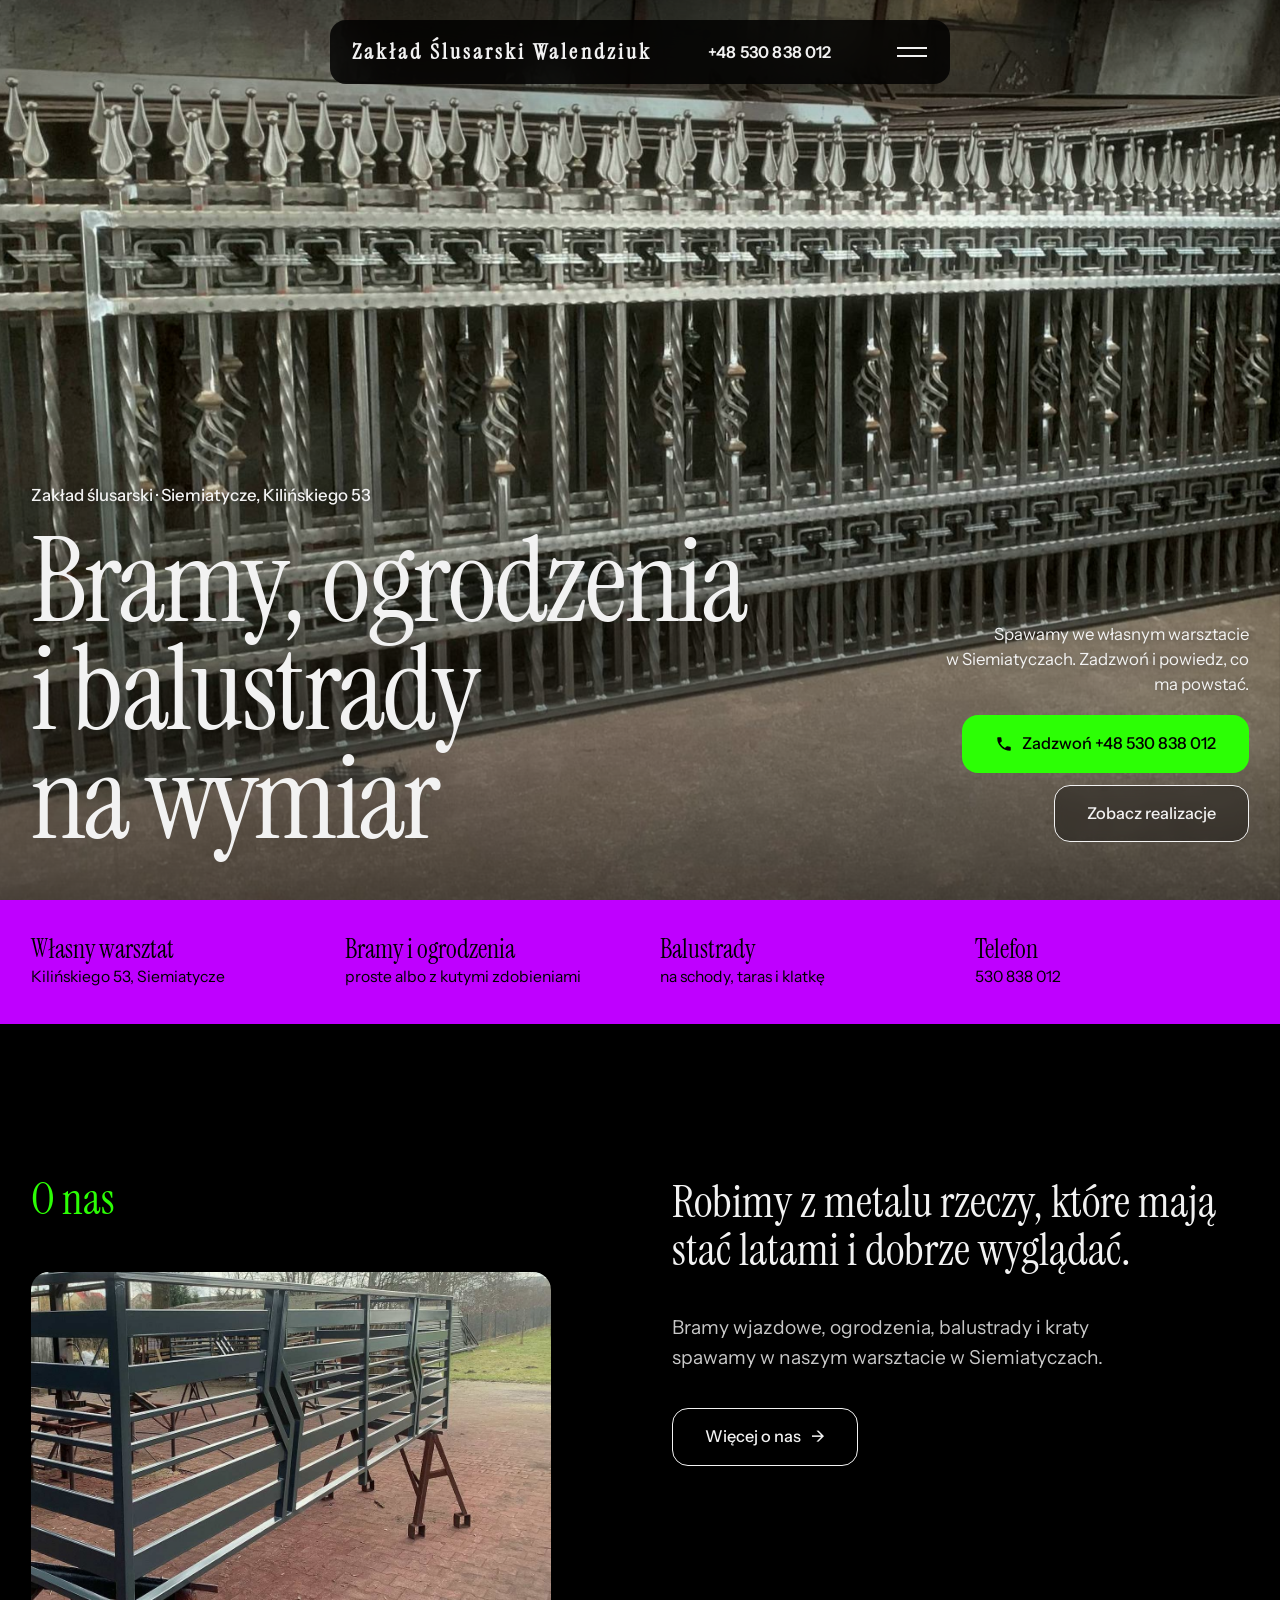
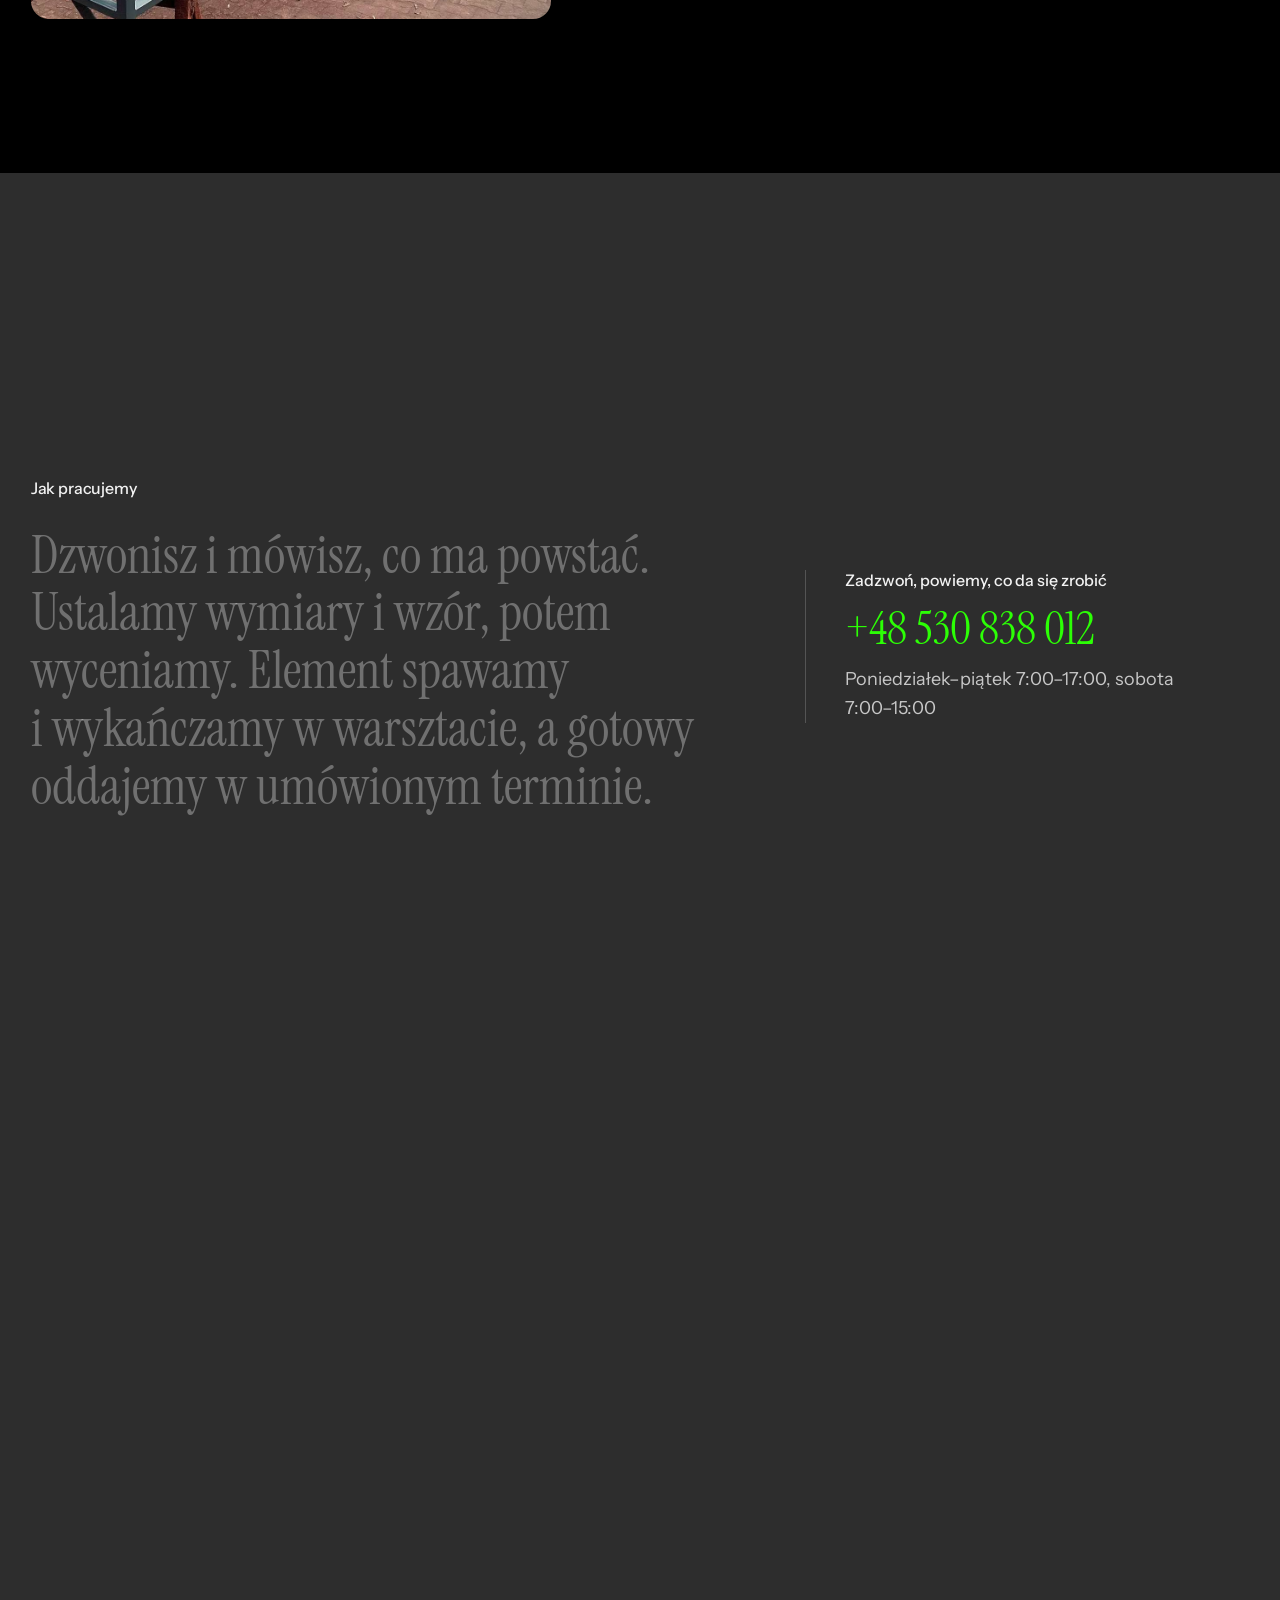
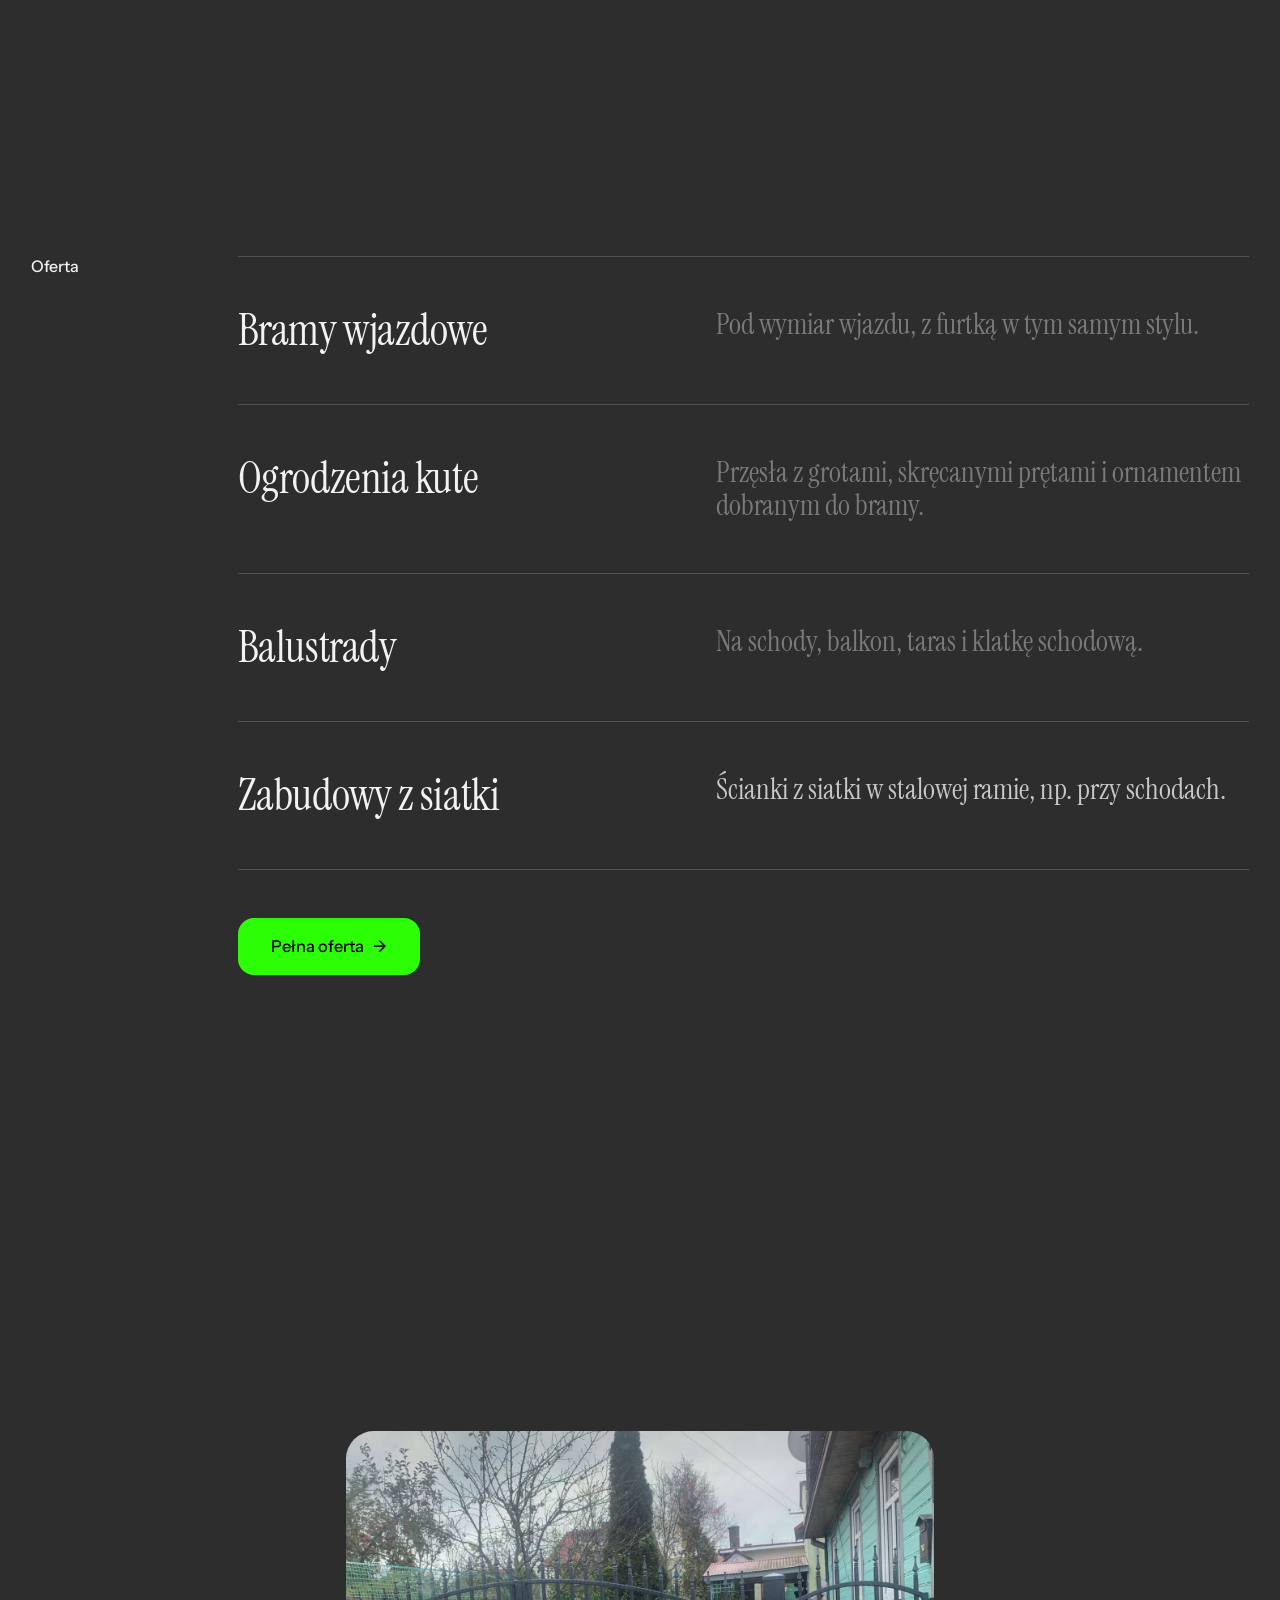
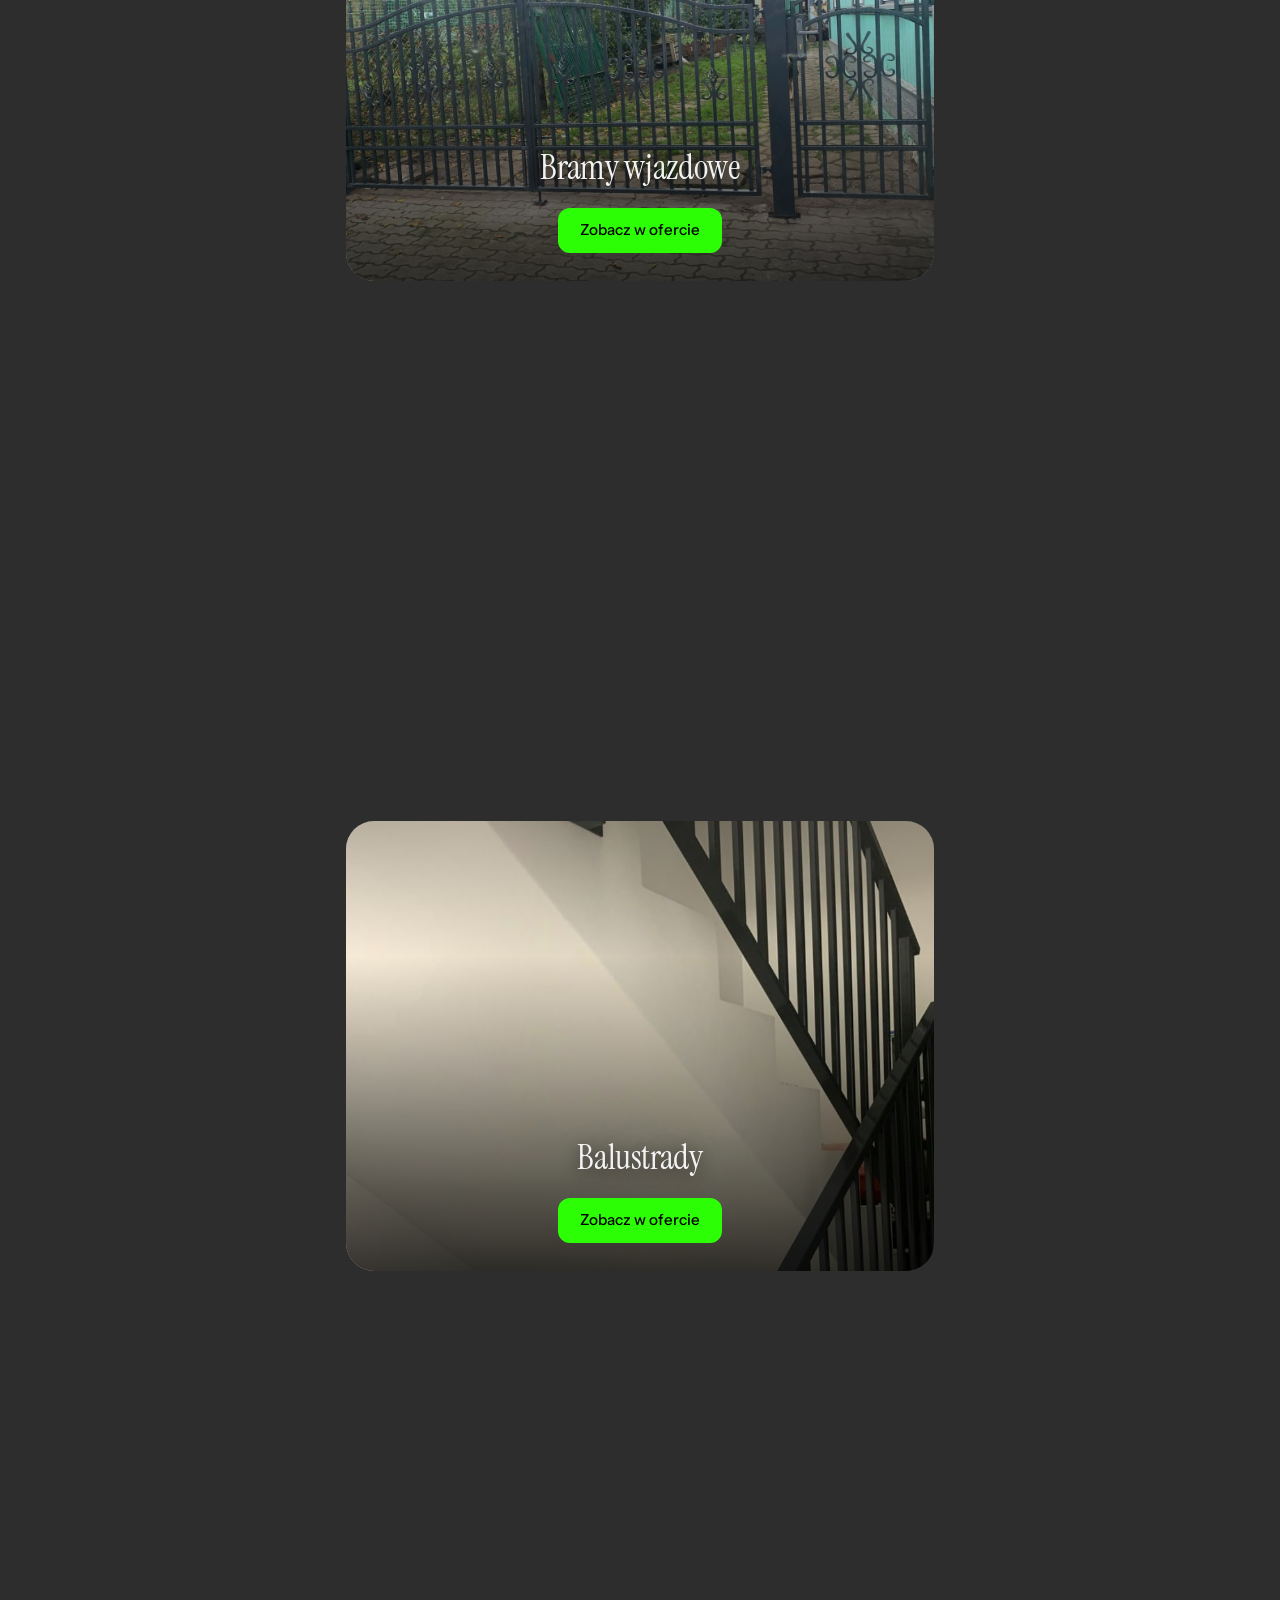
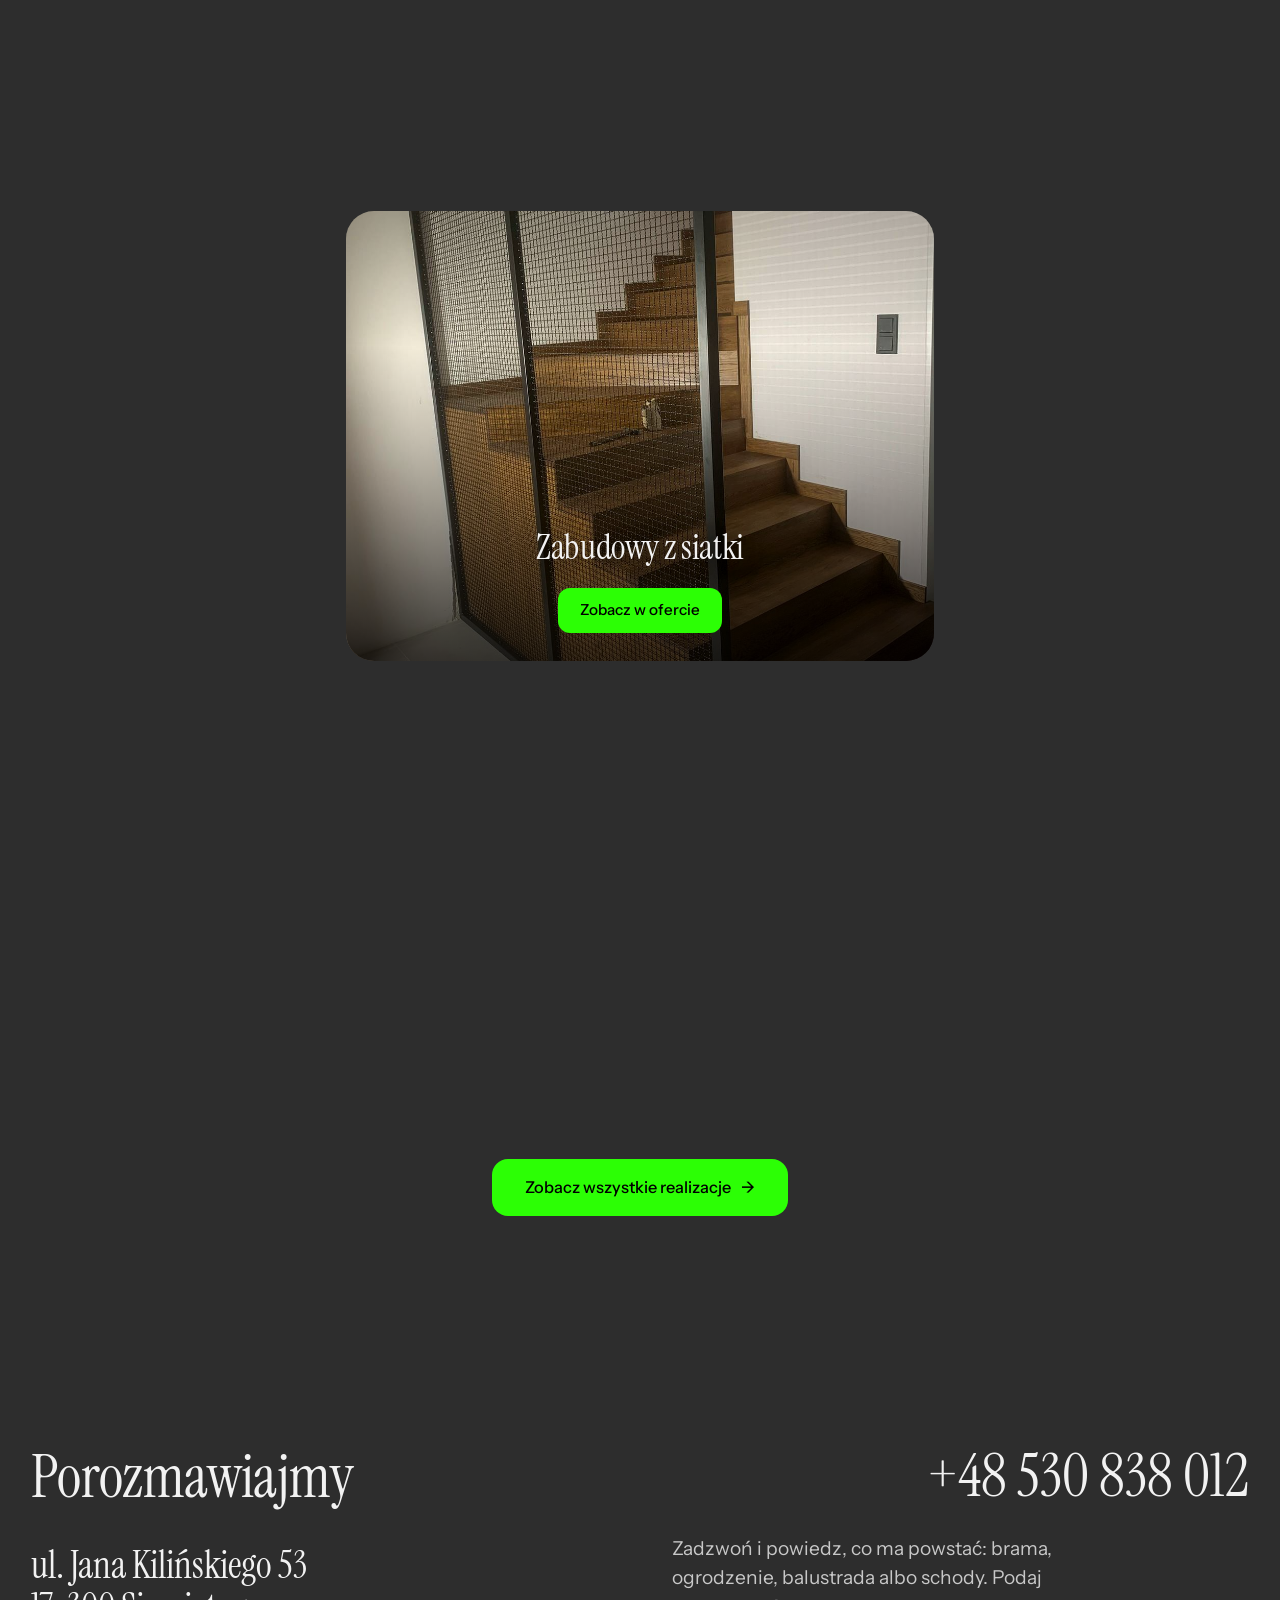
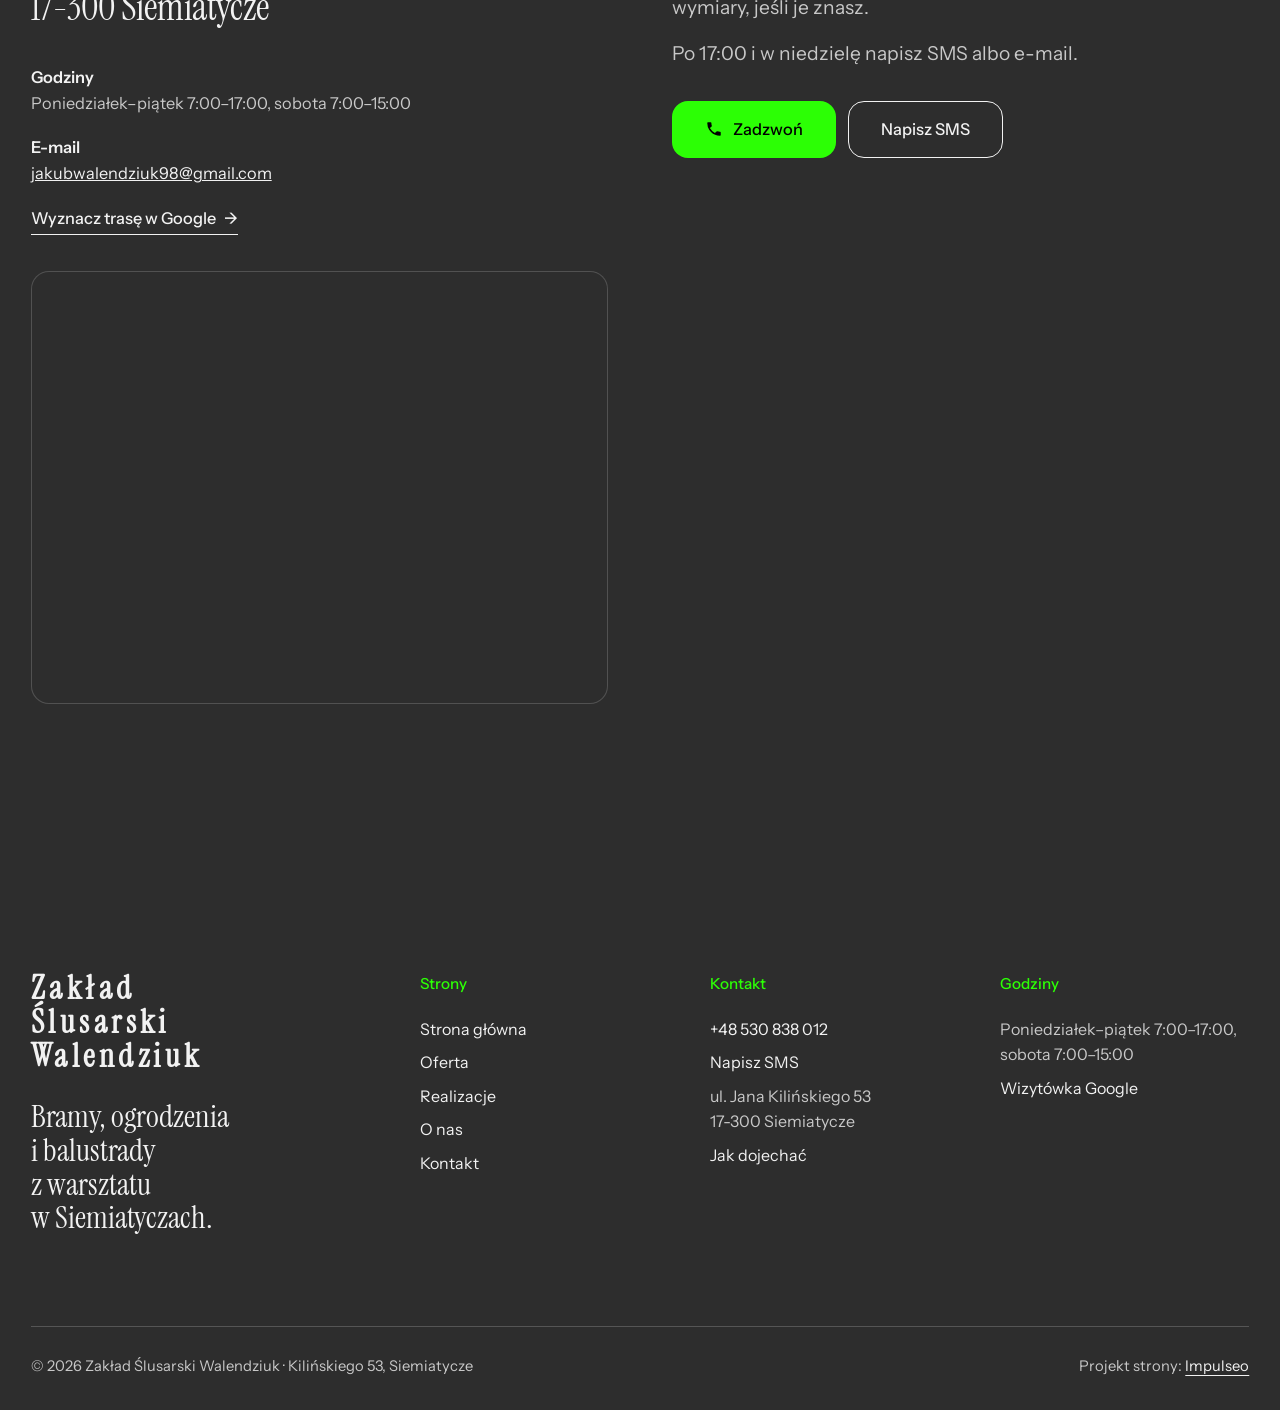
==== commit e9e221f9: "Poprawki po radzie: bez 'od 2005' i niepotwierdzonych opinii, ścianka z siatki zamiast schodów metal" ====
--- a/index.html
+++ b/index.html
@@ -10,7 +10,7 @@
 <meta name="theme-color" content="#000000">
 <meta property="og:type" content="website">
 <meta property="og:locale" content="pl_PL">
-<meta property="og:site_name" content="Zakład Ślusarski">
+<meta property="og:site_name" content="Zakład Ślusarski Walendziuk">
 <meta property="og:title" content="Bramy, ogrodzenia kute, balustrady · Siemiatycze | Zakład Ślusarski">
 <meta property="og:description" content="Zakład Ślusarski w Siemiatyczach: bramy wjazdowe, ogrodzenia kute, balustrady i schody metalowe na wymiar. Własny warsztat, Kilińskiego 53. Tel. 530 838 012.">
 <meta property="og:url" content="https://impulseo-pl.github.io/zaklad-slusarski/">
@@ -19,21 +19,21 @@
 <meta property="og:image:height" content="630">
 <meta name="twitter:card" content="summary_large_image">
 
-<script type="application/ld+json">{"@context": "https://schema.org", "@type": "HomeAndConstructionBusiness", "name": "Zakład Ślusarski", "url": "https://impulseo-pl.github.io/zaklad-slusarski/", "telephone": "+48530838012", "email": "jakubwalendziuk98@gmail.com", "image": "https://impulseo-pl.github.io/zaklad-slusarski/img/og.jpg", "address": {"@type": "PostalAddress", "streetAddress": "Jana Kilińskiego 53", "postalCode": "17-300", "addressLocality": "Siemiatycze", "addressRegion": "podlaskie", "addressCountry": "PL"}, "openingHoursSpecification": [{"@type": "OpeningHoursSpecification", "dayOfWeek": ["Monday", "Tuesday", "Wednesday", "Thursday", "Friday"], "opens": "07:00", "closes": "17:00"}, {"@type": "OpeningHoursSpecification", "dayOfWeek": ["Saturday"], "opens": "07:00", "closes": "15:00"}], "sameAs": ["https://www.google.com/maps/place/Walendziuk+Monika.+Zak%C5%82ad+%C5%9Alusarski/@52.4281018,22.8546427,17z"]}</script>
+<script type="application/ld+json">{"@context": "https://schema.org", "@type": "HomeAndConstructionBusiness", "name": "Walendziuk Monika. Zakład Ślusarski", "url": "https://impulseo-pl.github.io/zaklad-slusarski/", "telephone": "+48530838012", "email": "jakubwalendziuk98@gmail.com", "image": "https://impulseo-pl.github.io/zaklad-slusarski/img/og.jpg", "address": {"@type": "PostalAddress", "streetAddress": "Jana Kilińskiego 53", "postalCode": "17-300", "addressLocality": "Siemiatycze", "addressRegion": "podlaskie", "addressCountry": "PL"}, "openingHoursSpecification": [{"@type": "OpeningHoursSpecification", "dayOfWeek": ["Monday", "Tuesday", "Wednesday", "Thursday", "Friday"], "opens": "07:00", "closes": "17:00"}, {"@type": "OpeningHoursSpecification", "dayOfWeek": ["Saturday"], "opens": "07:00", "closes": "15:00"}], "sameAs": ["https://www.google.com/maps/place/Walendziuk+Monika.+Zak%C5%82ad+%C5%9Alusarski/@52.4281018,22.8546427,17z"]}</script>
 <script>document.documentElement.classList.add('js')</script>
 <link rel="preload" as="image" href="img/about.jpg" fetchpriority="high">
 <link rel="preconnect" href="https://fonts.googleapis.com">
 <link rel="preconnect" href="https://fonts.gstatic.com" crossorigin>
 <link href="https://fonts.googleapis.com/css2?family=Instrument+Sans:wght@400..600&family=Instrument+Serif&display=swap" rel="stylesheet">
-<link rel="stylesheet" href="assets/styles.css?v=20261118a">
-<style>:root{--bone:#F2F2F2;--bone-hi:#2D2D2D;--cacao:#000000;--bordeaux:#2D2D2D;--carmine:#2CFF05;--brass:#2CFF05;--ink:#F2F2F2;--ink-2:#C8C8C8;--on-dark:#F2F2F2;--on-dark-2:#C8C8C8;--line:rgba(242,242,242,.18);--line-dark:rgba(242,242,242,.2)}body,.bone{background:#000;color:#F2F2F2}.btn-main{color:#000}.btn-main:hover{background:#BF00FF;color:#000}.card:hover .btn{background:#BF00FF;color:#000}.btn-brass{color:#000}.btn-brass:hover{background:#BF00FF;color:#000}.btn-line:hover{background:#2CFF05;border-color:#2CFF05;color:#000}.dark .btn-line:hover{color:#000}.label-serif{color:#2CFF05}.svc-row p{color:#C8C8C8}.svc-row:hover h3{color:#2CFF05}.bone .rows-list dd,.bone .rows-list p{color:#C8C8C8}.contact h2{color:#F2F2F2}.link{color:#2CFF05}#oferta,.phead.bone,.sec.bone#kontakt{background:#2D2D2D}.cards{background:#2D2D2D}.cards .cards-foot .btn{background:#2CFF05;color:#000}.card{background:#2D2D2D}.card h3{color:#F2F2F2;text-shadow:0 2px 18px rgba(0,0,0,.7)}.facts{background:#BF00FF}.facts li,.facts b,.facts p,.facts a{color:#000!important}.facts li{border-color:rgba(0,0,0,.25)!important}.foot{background:#2D2D2D}.opinie-mini{background:#000;border-top:1px solid rgba(242,242,242,.14)}.form input,.form textarea{background:#000;color:#F2F2F2}.form input:focus,.form textarea:focus{background:#000}.hero-img{object-position:50% 45%}.pill-logo{width:auto}.pill-logo .word,.foot-logo .word{font-family:var(--f-serif);white-space:nowrap}.pill-logo .word{font-size:1.35rem}.foot-logo{width:auto}.foot-logo .word{font-size:2rem}.pill{background:rgba(0,0,0,.82)}.pill.solid{background:rgba(0,0,0,.95)}.lb{background:rgba(0,0,0,.95)}.card::after{background:linear-gradient(180deg,rgba(0,0,0,.2) 0%,rgba(0,0,0,0) 30%,rgba(0,0,0,.75) 100%)}.btn-on-photo{background:rgba(0,0,0,.35)}.js .reveal-text .w{color:rgba(242,242,242,.34)}.form input::placeholder,.form textarea::placeholder{color:rgba(242,242,242,.6)}.hero-cap,.card-cap,.phead-img .poglad{background:rgba(0,0,0,.6)}@media (max-width:700px){.pill-logo .word{font-size:1.1rem}.callbar{background:#000}}</style>
+<link rel="stylesheet" href="assets/styles.css?v=20261118b">
+<style>:root{--bone:#F2F2F2;--bone-hi:#2D2D2D;--cacao:#000000;--bordeaux:#2D2D2D;--carmine:#2CFF05;--brass:#2CFF05;--ink:#F2F2F2;--ink-2:#C8C8C8;--on-dark:#F2F2F2;--on-dark-2:#C8C8C8;--line:rgba(242,242,242,.18);--line-dark:rgba(242,242,242,.2)}body,.bone{background:#000;color:#F2F2F2}.btn-main{color:#000}.btn-main:hover{background:#BF00FF;color:#000}.card:hover .btn{background:#BF00FF;color:#000}.btn-brass{color:#000}.btn-brass:hover{background:#BF00FF;color:#000}.btn-line:hover{background:#2CFF05;border-color:#2CFF05;color:#000}.dark .btn-line:hover{color:#000}.label-serif{color:#2CFF05}.svc-row p{color:#C8C8C8}.svc-row:hover h3{color:#2CFF05}.bone .rows-list dd,.bone .rows-list p{color:#C8C8C8}.contact h2{color:#F2F2F2}.link{color:#2CFF05}#oferta,.phead.bone,.sec.bone#kontakt{background:#2D2D2D}.cards{background:#2D2D2D}.cards .cards-foot .btn{background:#2CFF05;color:#000}.card{background:#2D2D2D}.card h3{color:#F2F2F2;text-shadow:0 2px 18px rgba(0,0,0,.7)}.facts{background:#BF00FF}.facts li,.facts b,.facts p,.facts a{color:#000!important}.facts li{border-color:rgba(0,0,0,.25)!important}.foot{background:#2D2D2D}.opinie-mini{background:#000;border-top:1px solid rgba(242,242,242,.14)}.form input,.form textarea{background:#000;color:#F2F2F2}.form input:focus,.form textarea:focus{background:#000}.hero-img{object-position:50% 45%}.pill-logo{width:auto}.pill-logo .word,.foot-logo .word{font-family:var(--f-serif)}.pill-logo .word{white-space:nowrap}.pill-logo .word{font-size:1.35rem}.foot-logo{width:auto}.foot-logo .word{font-size:2rem;line-height:1.05;display:block;max-width:12ch}.pill{background:rgba(0,0,0,.82)}.pill.solid{background:rgba(0,0,0,.95)}.lb{background:rgba(0,0,0,.95)}.card::after{background:linear-gradient(180deg,rgba(0,0,0,.2) 0%,rgba(0,0,0,0) 30%,rgba(0,0,0,.75) 100%)}.btn-on-photo{background:rgba(0,0,0,.35)}.js .reveal-text .w{color:rgba(242,242,242,.34)}.form input::placeholder,.form textarea::placeholder{color:rgba(242,242,242,.6)}.hero-cap,.card-cap,.phead-img .poglad{background:rgba(0,0,0,.6)}@media (max-width:700px){.pill-logo .word{font-size:1.1rem}.callbar{background:#000}}</style>
 <script src="assets/lenis.min.js?v=1.1.20" defer></script>
-<script src="assets/main.js?v=20261118a" defer></script>
+<script src="assets/main.js?v=20261118b" defer></script>
 </head>
 <body>
 <a class="skip" href="#tresc">Przejdź do treści</a>
 <header class="pill">
-  <a class="pill-logo" href="index.html" aria-label="Zakład Ślusarski - strona główna"><span class="word">Zakład Ślusarski</span></a>
+  <a class="pill-logo" href="index.html" aria-label="Zakład Ślusarski Walendziuk - strona główna"><span class="word">Zakład Ślusarski Walendziuk</span></a>
   <a class="pill-phone" href="tel:+48530838012">+48 530 838 012</a>
   <button class="burger" type="button" aria-expanded="false" aria-controls="menu" aria-label="Otwórz menu"><i></i><i></i></button>
 </header>
@@ -58,11 +58,11 @@
   <img class="hero-img" src="img/about.jpg" width="1600" height="1181" alt="Przęsła ogrodzenia kutego z&nbsp;grotami i&nbsp;skręcanymi prętami w&nbsp;hali warsztatu" fetchpriority="high">
   <div class="hero-in">
     <div>
-      <p class="hero-kicker">Ślusarstwo i&nbsp;kowalstwo · Siemiatycze</p>
+      <p class="hero-kicker">Zakład ślusarski · Siemiatycze, Kilińskiego 53</p>
       <h1>Bramy, ogrodzenia i&nbsp;balustrady na wymiar</h1>
     </div>
     <div class="hero-side">
-      <p>Spawamy i&nbsp;kujemy we własnym warsztacie przy Kilińskiego 53. Od&nbsp;2005 roku.</p>
+      <p>Spawamy we własnym warsztacie w&nbsp;Siemiatyczach. Zadzwoń i&nbsp;powiedz, co ma powstać.</p>
       <div class="btn-row">
         <a class="btn btn-main hero-call" href="tel:+48530838012"><svg class="ico" viewBox="0 0 24 24" fill="none" aria-hidden="true"><path d="M6.6 10.8a15.5 15.5 0 0 0 6.6 6.6l2.2-2.2a1 1 0 0 1 1-.24 11.4 11.4 0 0 0 3.6.58 1 1 0 0 1 1 1V20a1 1 0 0 1-1 1A17 17 0 0 1 3 4a1 1 0 0 1 1-1h3.5a1 1 0 0 1 1 1c0 1.25.2 2.45.57 3.57a1 1 0 0 1-.25 1L6.6 10.8Z" fill="currentColor"/></svg>Zadzwoń +48 530 838 012</a>
         <a class="btn btn-line btn-on-photo" href="realizacje.html">Zobacz realizacje</a>
@@ -73,9 +73,9 @@
 
 <section class="facts cacao dark" aria-label="Najważniejsze informacje">
   <ul class="wrap facts-list">
-    <li><b>Od 2005 roku</b>warsztat w Siemiatyczach</li>
+    <li><b>Własny warsztat</b>Kilińskiego 53, Siemiatycze</li>
     <li><b>Bramy i ogrodzenia</b>proste albo z&nbsp;kutymi zdobieniami</li>
-    <li><b>Balustrady i&nbsp;schody</b>do domu, na taras i&nbsp;klatkę</li>
+    <li><b>Balustrady</b>na schody, taras i&nbsp;klatkę</li>
     <li><b>Telefon</b>530 838 012</li>
   </ul>
 </section>
@@ -83,11 +83,11 @@
 <section class="sec bone" id="o-nas">
   <div class="wrap about">
     <div class="about-left up">
-      <p class="label-serif">O&nbsp;nas</p><figure class="about-fig"><img src="img/g4.jpg" width="1600" height="1198" alt="Pomalowana balustrada tarasowa na kozłach przed warsztatem" loading="lazy"></figure>
+      <p class="label-serif">O&nbsp;nas</p><figure class="about-fig"><img src="img/g4.jpg" width="1200" height="968" alt="Pomalowana balustrada tarasowa na kozłach przed warsztatem" loading="lazy"></figure>
     </div>
     <div class="about-right up">
       <p class="statement">Robimy z&nbsp;metalu rzeczy, które mają stać latami i&nbsp;dobrze wyglądać.</p>
-      <p class="lead">Bramy wjazdowe, ogrodzenia kute, balustrady i&nbsp;schody metalowe spawamy w&nbsp;naszym warsztacie w&nbsp;Siemiatyczach. Pilnujemy terminów i&nbsp;detali.</p>
+      <p class="lead">Bramy wjazdowe, ogrodzenia, balustrady i&nbsp;kraty spawamy w&nbsp;naszym warsztacie w&nbsp;Siemiatyczach.</p>
       <div class="btn-row"><a class="btn btn-line" href="o-nas.html">Więcej o&nbsp;nas <span aria-hidden="true">→</span></a></div>
     </div>
   </div>
@@ -112,10 +112,10 @@
     <h2 class="label">Oferta</h2>
     <div>
       <div class="svc-list">
-      <a class="svc-row" href="oferta.html#bramy"><h3>Bramy wjazdowe</h3><p>Skrzydłowe i&nbsp;przesuwne pod wymiar wjazdu, z&nbsp;furtką w&nbsp;tym samym stylu.</p></a>
+      <a class="svc-row" href="oferta.html#bramy"><h3>Bramy wjazdowe</h3><p>Pod wymiar wjazdu, z&nbsp;furtką w&nbsp;tym samym stylu.</p></a>
       <a class="svc-row" href="oferta.html#ogrodzenia"><h3>Ogrodzenia kute</h3><p>Przęsła z&nbsp;grotami, skręcanymi prętami i&nbsp;ornamentem dobranym do bramy.</p></a>
       <a class="svc-row" href="oferta.html#balustrady"><h3>Balustrady</h3><p>Na schody, balkon, taras i&nbsp;klatkę schodową.</p></a>
-      <a class="svc-row" href="oferta.html#schody"><h3>Schody metalowe</h3><p>Konstrukcje pod okładzinę z&nbsp;drewna albo schody stalowe.</p></a>
+      <a class="svc-row" href="oferta.html#zabudowy"><h3>Zabudowy z&nbsp;siatki</h3><p>Ścianki z&nbsp;siatki w&nbsp;stalowej ramie, np. przy schodach.</p></a>
       </div>
       <div class="svc-foot"><a class="btn btn-main" href="oferta.html">Pełna oferta <span aria-hidden="true">→</span></a></div>
     </div>
@@ -127,29 +127,16 @@
     <a class="card" href="oferta.html#bramy"><img src="img/g1.jpg" width="1600" height="1156" alt="Grafitowa brama dwuskrzydłowa z&nbsp;furtką i&nbsp;kutym ornamentem" decoding="async"><span class="card-in"><h3>Bramy wjazdowe</h3><span class="btn btn-main btn-sm">Zobacz w&nbsp;ofercie</span></span></a>
   </div></div>
   <div class="card-wrap"><div class="card-stick">
-    <a class="card" href="oferta.html#balustrady"><img src="img/g3.jpg" width="1184" height="1600" alt="Grafitowa balustrada na klatce schodowej" loading="lazy" decoding="async"><span class="card-in"><h3>Balustrady</h3><span class="btn btn-main btn-sm">Zobacz w&nbsp;ofercie</span></span></a>
+    <a class="card" href="oferta.html#balustrady"><img src="img/g3.jpg" width="880" height="1170" alt="Grafitowa balustrada na klatce schodowej" loading="lazy" decoding="async"><span class="card-in"><h3>Balustrady</h3><span class="btn btn-main btn-sm">Zobacz w&nbsp;ofercie</span></span></a>
   </div></div>
   <div class="card-wrap"><div class="card-stick">
-    <a class="card" href="oferta.html#schody"><img src="img/g5.jpg" width="1200" height="1600" alt="Schody z&nbsp;drewnianymi stopniami za ścianką z&nbsp;siatki w&nbsp;czarnej ramie" loading="lazy" decoding="async"><span class="card-in"><h3>Schody metalowe</h3><span class="btn btn-main btn-sm">Zobacz w&nbsp;ofercie</span></span></a>
+    <a class="card" href="oferta.html#zabudowy"><img src="img/g5.jpg" width="1200" height="1600" alt="Schody z&nbsp;drewnianymi stopniami za ścianką z&nbsp;siatki w&nbsp;czarnej ramie" loading="lazy" decoding="async"><span class="card-in"><h3>Zabudowy z&nbsp;siatki</h3><span class="btn btn-main btn-sm">Zobacz w&nbsp;ofercie</span></span></a>
   </div></div>
   <div class="wrap cards-foot"><a class="btn btn-brass" href="realizacje.html">Zobacz wszystkie realizacje <span aria-hidden="true">→</span></a></div>
 </section>
 
 
-<section class="bordeaux dark opinie-mini" id="opinie">
-  <div class="wrap">
-    <div class="quotes-head" style="margin-bottom:32px">
-      <h2 class="label">Co piszą klienci</h2>
-      <span class="rating"><span>Opinie z&nbsp;Oferteo</span></span>
-    </div>
-    <div class="quotes-two">
-      <figure class="quote-mini"><blockquote>„Polecam serdecznie, staranne i&nbsp;solidne wykonanie, super kontakt i&nbsp;wszystko zgodnie z&nbsp;umówionym czasem.”</blockquote><figcaption>R. S., opinia na&nbsp;Oferteo</figcaption></figure>
-      <figure class="quote-mini"><blockquote>„Polecam. Realizacja wykonana z&nbsp;należytą starannością.”</blockquote><figcaption>A. K., opinia na&nbsp;Oferteo</figcaption></figure>
-      <figure class="quote-mini"><blockquote>„Bardzo dobry i&nbsp;miły kontakt oraz szybka realizacja.”</blockquote><figcaption>P. Z., opinia na&nbsp;Oferteo</figcaption></figure>
-    </div>
-    
-  </div>
-</section>
+
 
 <section class="sec bone" id="kontakt">
   <div class="wrap contact">
@@ -166,7 +153,7 @@
     <div class="contact-right up" id="formularz">
       <a class="big-phone" href="tel:+48530838012">+48 530 838 012</a>
       <p class="lead">Zadzwoń i&nbsp;powiedz, co ma powstać: brama, ogrodzenie, balustrada albo schody. Podaj wymiary, jeśli je znasz.</p>
-      <p class="lead" style="margin-top:16px">Po 17:00 i&nbsp;w&nbsp;niedzielę najlepiej SMS albo e-mail, oddzwonimy.</p>
+      <p class="lead" style="margin-top:16px">Po 17:00 i&nbsp;w&nbsp;niedzielę napisz SMS albo e-mail.</p>
       <div class="contact-cta">
         <a class="btn btn-main" href="tel:+48530838012"><svg class="ico" viewBox="0 0 24 24" fill="none" aria-hidden="true"><path d="M6.6 10.8a15.5 15.5 0 0 0 6.6 6.6l2.2-2.2a1 1 0 0 1 1-.24 11.4 11.4 0 0 0 3.6.58 1 1 0 0 1 1 1V20a1 1 0 0 1-1 1A17 17 0 0 1 3 4a1 1 0 0 1 1-1h3.5a1 1 0 0 1 1 1c0 1.25.2 2.45.57 3.57a1 1 0 0 1-.25 1L6.6 10.8Z" fill="currentColor"/></svg>Zadzwoń</a>
         <a class="btn btn-line" href="sms:+48530838012?body=Dzie%C5%84%20dobry%2C%20pytam%20o%3A%20%28brama%2Fogrodzenie%2Fbalustrada%2Fschody%29.%20Wymiary%3A%20...">Napisz SMS</a>
@@ -179,7 +166,7 @@
   <div class="wrap">
     <div class="foot-top">
       <div>
-        <a class="foot-logo" href="index.html" aria-label="Zakład Ślusarski - strona główna"><span class="word">Zakład Ślusarski</span></a>
+        <a class="foot-logo" href="index.html" aria-label="Zakład Ślusarski Walendziuk - strona główna"><span class="word">Zakład Ślusarski Walendziuk</span></a>
         <p class="foot-claim">Bramy, ogrodzenia i&nbsp;balustrady z&nbsp;warsztatu w&nbsp;Siemiatyczach.</p>
       </div>
       <div><h4>Strony</h4><ul><li><a href="index.html">Strona główna</a></li><li><a href="oferta.html">Oferta</a></li><li><a href="realizacje.html">Realizacje</a></li><li><a href="o-nas.html">O nas</a></li><li><a href="kontakt.html">Kontakt</a></li></ul></div>
@@ -191,7 +178,7 @@
       </ul></div>
     </div>
     <div class="foot-bottom">
-      <span>© 2026 Zakład Ślusarski · Kilińskiego 53, Siemiatycze</span>
+      <span>© 2026 Zakład Ślusarski Walendziuk · Kilińskiego 53, Siemiatycze</span>
       <span>Projekt strony: <a href="https://impulseo.pl" target="_blank" rel="noopener">Impulseo</a></span>
     </div>
   </div>
